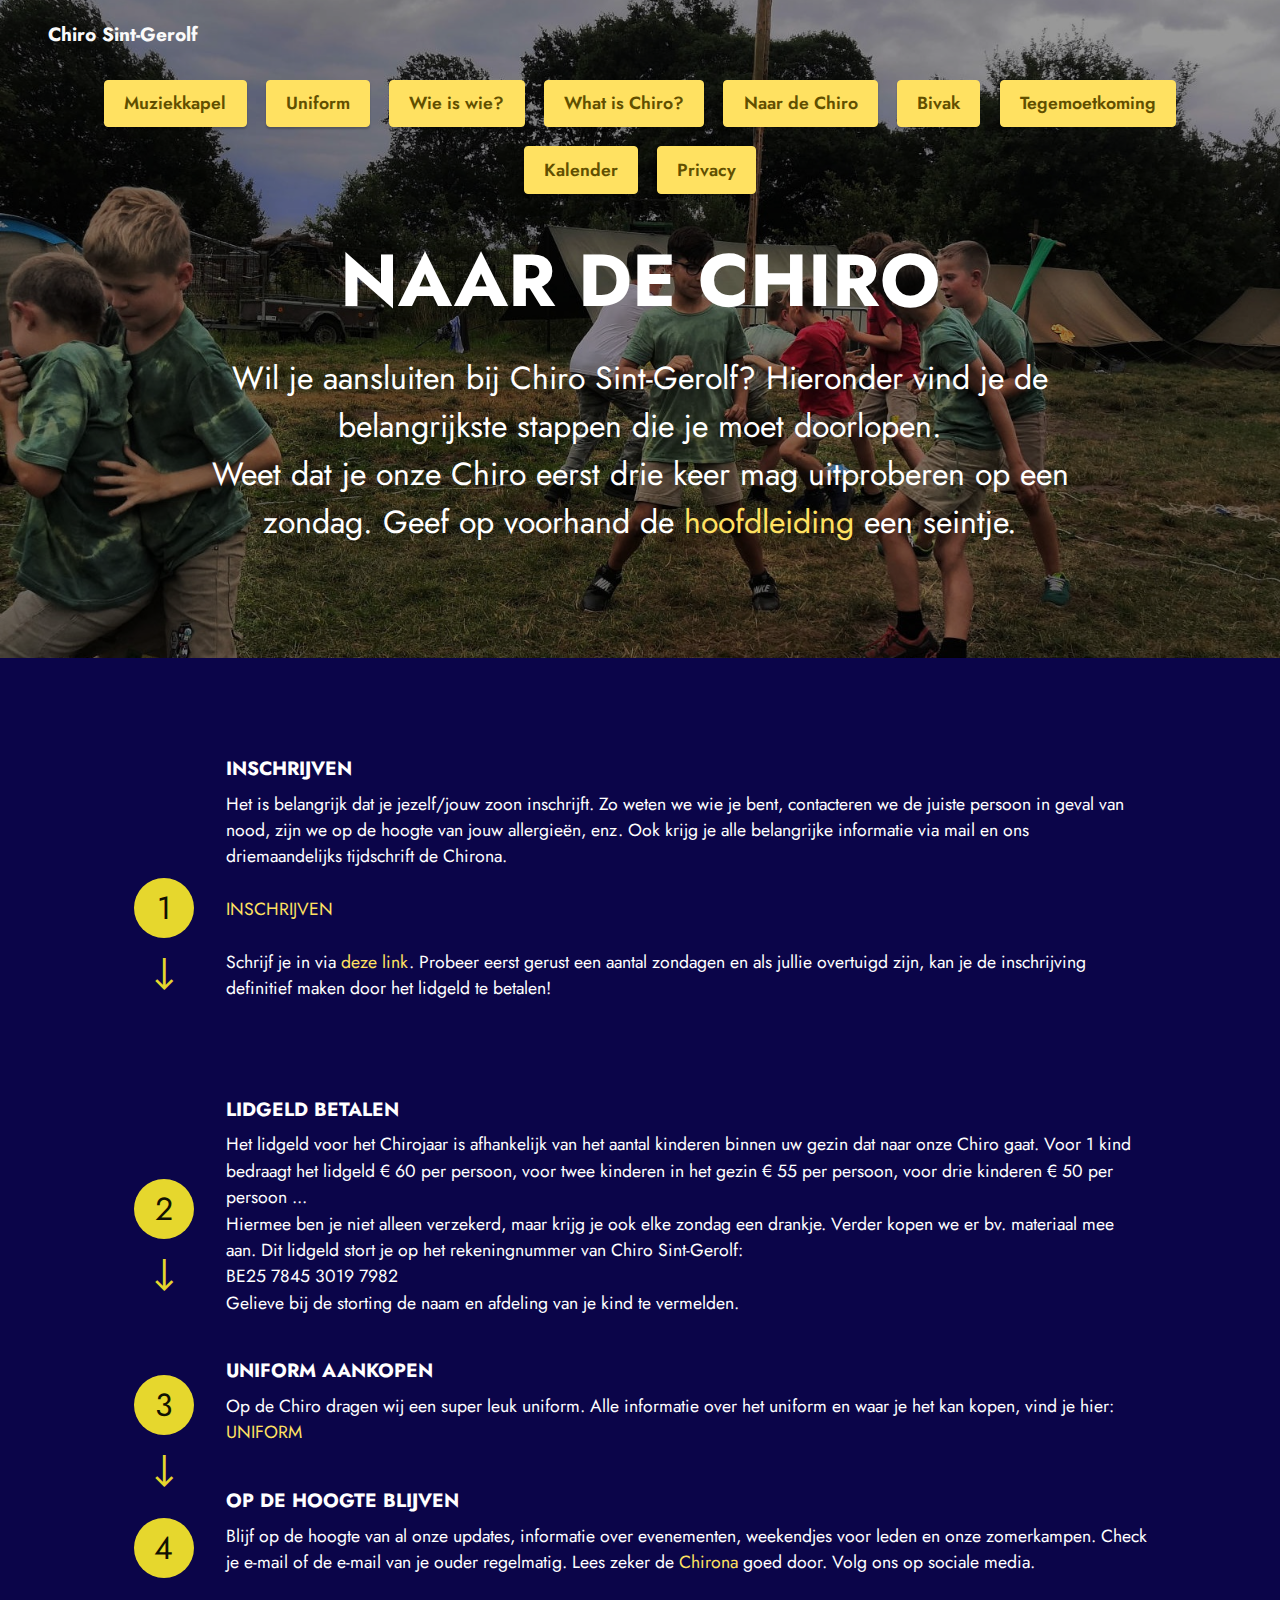
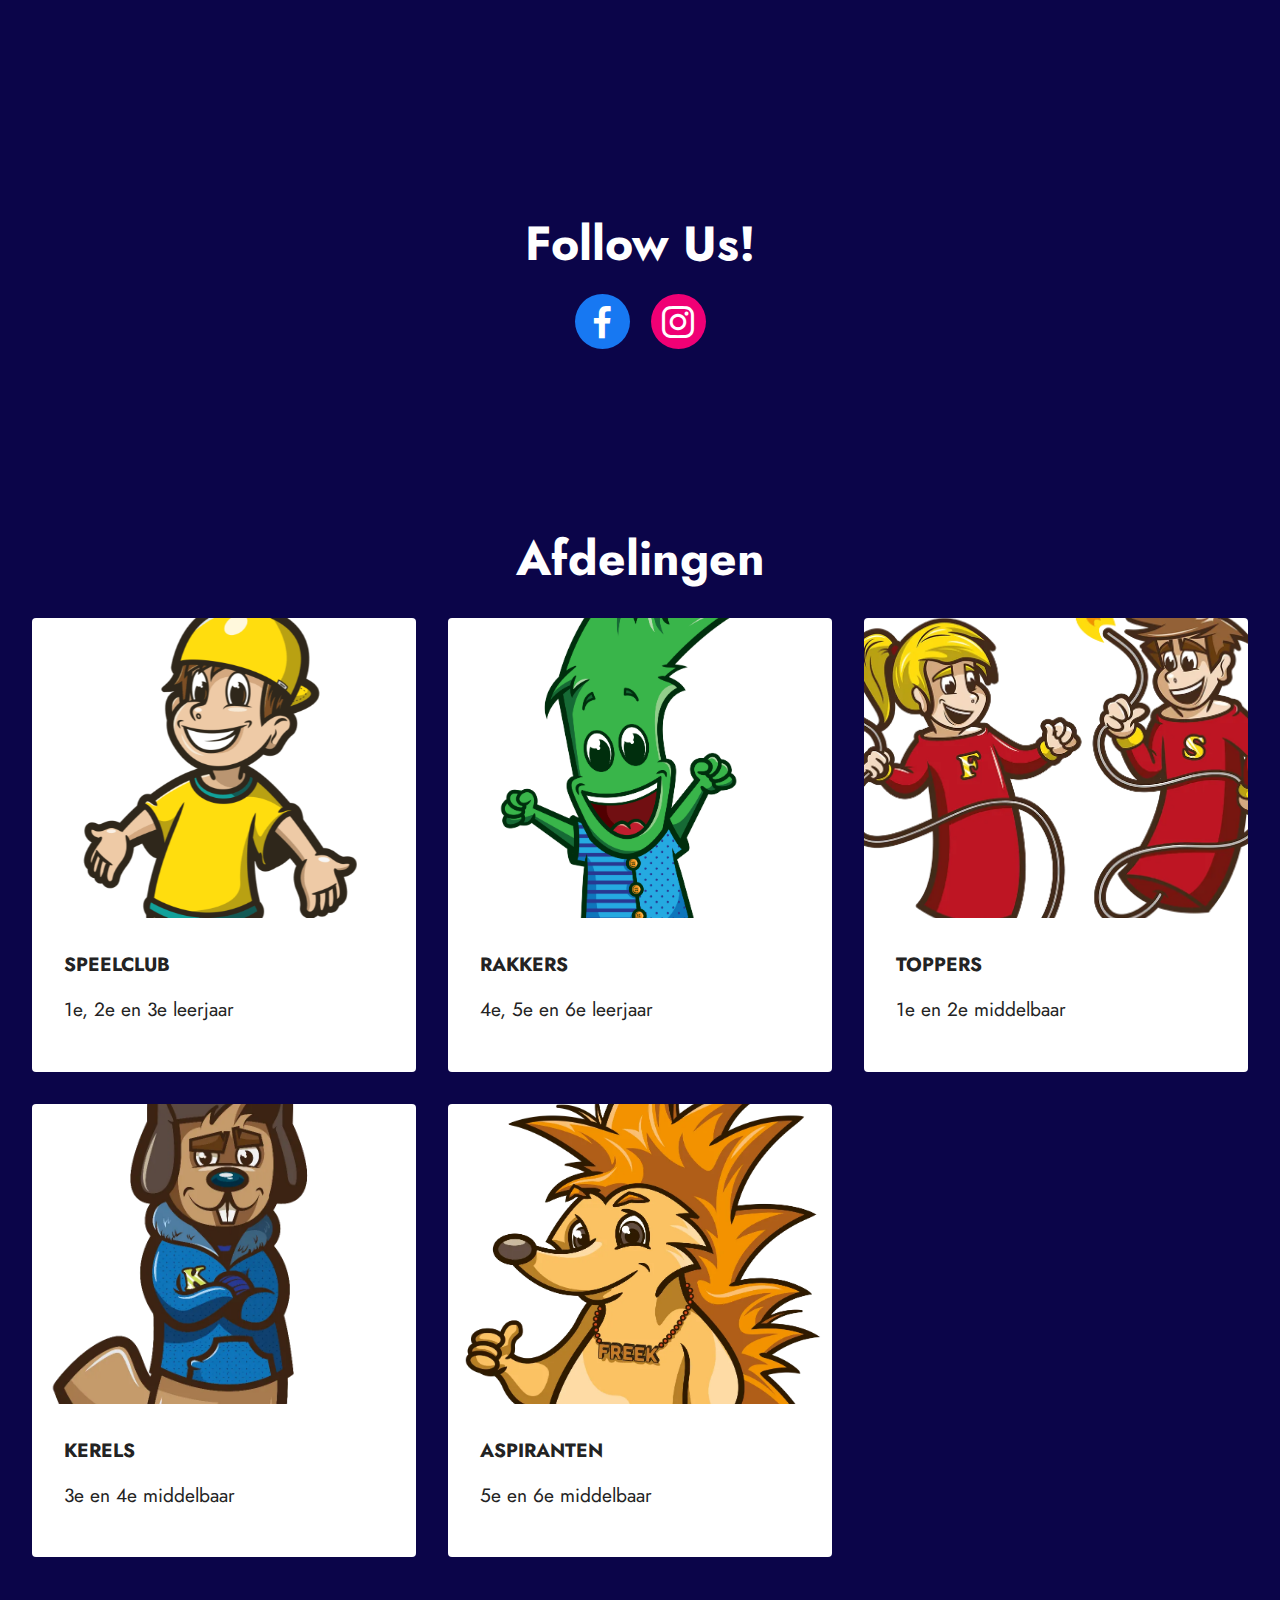
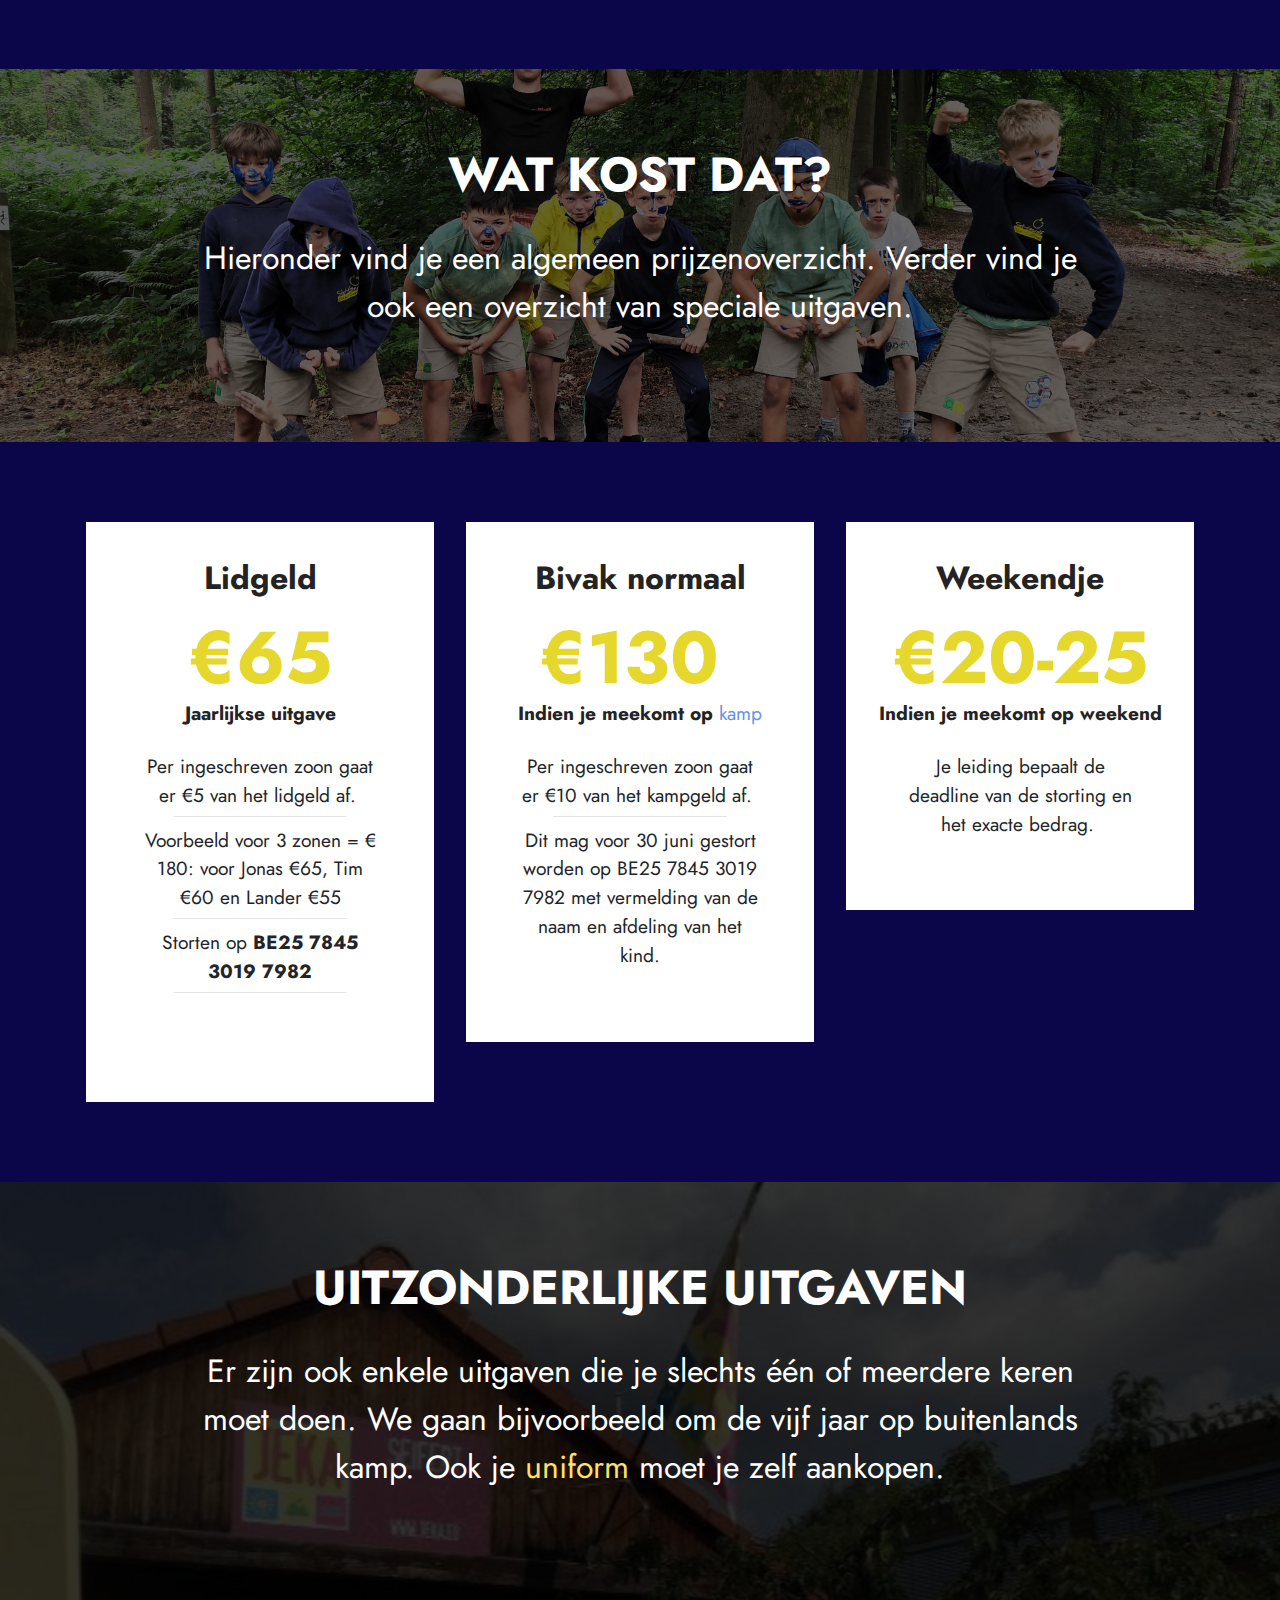
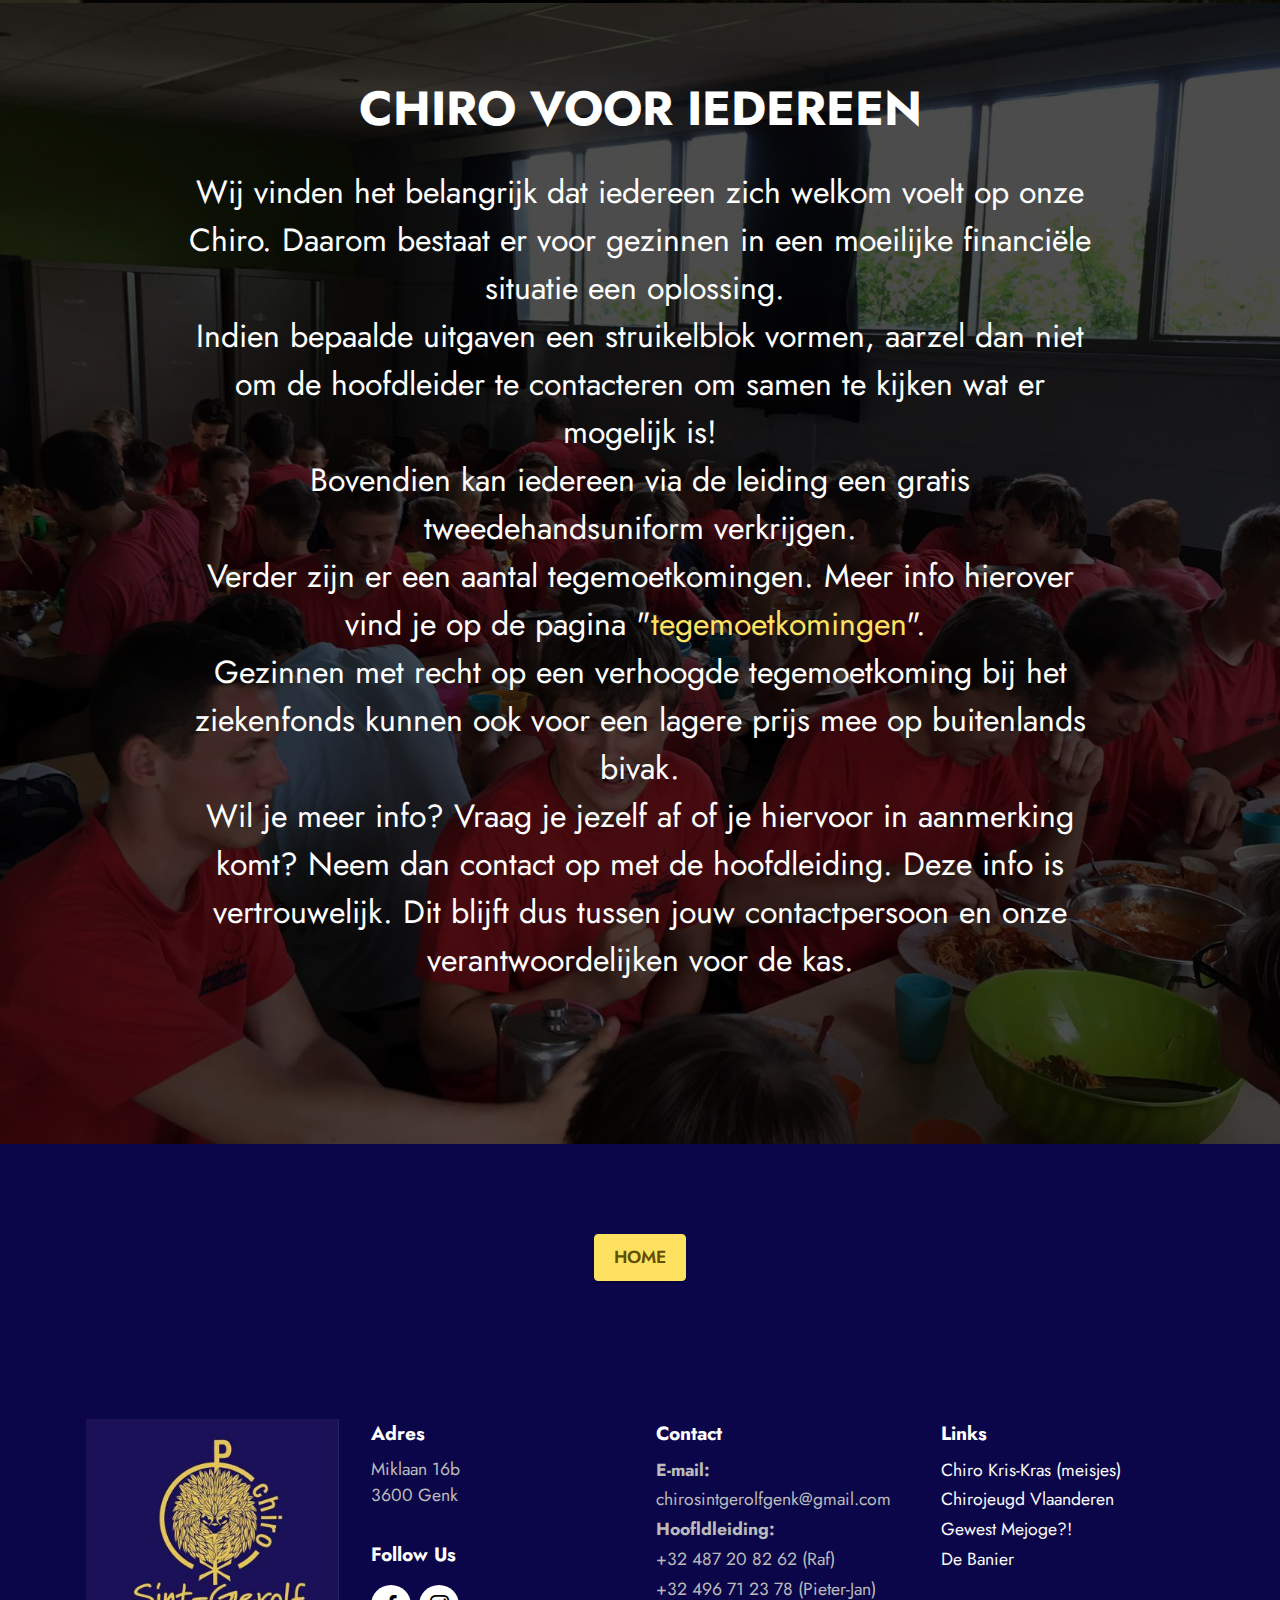
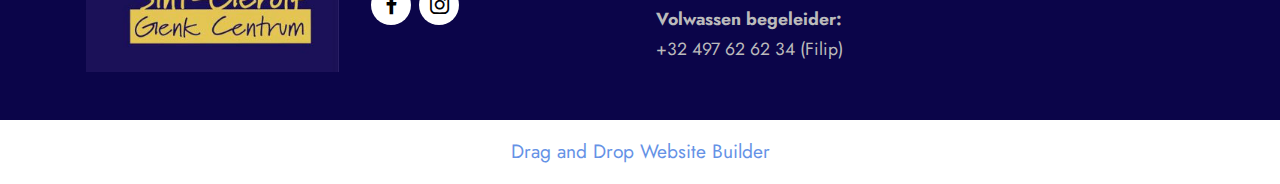
==== info.html @ f2978bf7 "create github pages" ====
<!DOCTYPE html>
<html  >
<head>
  <!-- Site made with Mobirise Website Builder v5.6.13, https://mobirise.com -->
  <meta charset="UTF-8">
  <meta http-equiv="X-UA-Compatible" content="IE=edge">
  <meta name="generator" content="Mobirise v5.6.13, mobirise.com">
  <meta name="twitter:card" content="summary_large_image"/>
  <meta name="twitter:image:src" content="">
  <meta property="og:image" content="">
  <meta name="twitter:title" content="Naar de Chiro">
  <meta name="viewport" content="width=device-width, initial-scale=1, minimum-scale=1">
  <link rel="shortcut icon" href="assets/images/logo-boykes-180x180.jpg" type="image/x-icon">
  <meta name="description" content="">
  
  
  <title>Naar de Chiro</title>
  <link rel="stylesheet" href="assets/web/assets/mobirise-icons2/mobirise2.css">
  <link rel="stylesheet" href="assets/bootstrap/css/bootstrap.min.css">
  <link rel="stylesheet" href="assets/bootstrap/css/bootstrap-grid.min.css">
  <link rel="stylesheet" href="assets/bootstrap/css/bootstrap-reboot.min.css">
  <link rel="stylesheet" href="assets/dropdown/css/style.css">
  <link rel="stylesheet" href="assets/socicon/css/styles.css">
  <link rel="stylesheet" href="assets/theme/css/style.css">
  <link rel="preload" href="https://fonts.googleapis.com/css?family=Jost:100,200,300,400,500,600,700,800,900,100i,200i,300i,400i,500i,600i,700i,800i,900i&display=swap" as="style" onload="this.onload=null;this.rel='stylesheet'">
  <noscript><link rel="stylesheet" href="https://fonts.googleapis.com/css?family=Jost:100,200,300,400,500,600,700,800,900,100i,200i,300i,400i,500i,600i,700i,800i,900i&display=swap"></noscript>
  <link rel="preload" as="style" href="assets/mobirise/css/mbr-additional.css"><link rel="stylesheet" href="assets/mobirise/css/mbr-additional.css" type="text/css">
  
  
  
  
</head>
<body>
  
  <section data-bs-version="5.1" class="menu menu3 cid-seZWwYrJA3" once="menu" id="menu3-q">
    
    <nav class="navbar navbar-dropdown navbar-expand-lg">
        <div class="container-fluid">
            <div class="navbar-brand">
                
                <span class="navbar-caption-wrap"><a class="navbar-caption text-white text-primary display-7" href="index.html">Chiro Sint-Gerolf</a></span>
            </div>
            <button class="navbar-toggler" type="button" data-toggle="collapse" data-bs-toggle="collapse" data-target="#navbarSupportedContent" data-bs-target="#navbarSupportedContent" aria-controls="navbarNavAltMarkup" aria-expanded="false" aria-label="Toggle navigation">
                <div class="hamburger">
                    <span></span>
                    <span></span>
                    <span></span>
                    <span></span>
                </div>
            </button>
            <div class="collapse navbar-collapse" id="navbarSupportedContent">
                
                
                <div class="navbar-buttons mbr-section-btn"><a class="btn btn-warning display-4" href="muziekkapel.html">
                        Muziekkapel</a> <a class="btn btn-warning display-4" href="uniform.html">
                        Uniform</a> <a class="btn btn-warning display-4" href="leiding.html">
                        Wie is wie?</a> <a class="btn btn-warning display-4" href="overchiro.html">
                        What is Chiro?</a> <a class="btn btn-warning display-4" href="info.html">Naar de Chiro</a> <a class="btn btn-warning display-4" href="page9.html">Bivak</a> <a class="btn btn-warning display-4" href="tegemoetkoming.html">
                        Tegemoetkoming</a> <a class="btn btn-warning display-4" href="kalender.html">
                        Kalender</a> <a class="btn btn-warning display-4" href="privacy.html">
                        Privacy</a></div>
            </div>
        </div>
    </nav>
</section>

<section data-bs-version="5.1" class="content4 cid-snSlzUvxJT" id="content4-15">
    
    <div class="mbr-overlay" style="opacity: 0.4; background-color: rgb(0, 0, 0);">
    </div>
    <div class="container">
        <div class="row justify-content-center">
            <div class="title col-md-12 col-lg-10">
                <h3 class="mbr-section-title mbr-fonts-style align-center mb-4 display-1"><br><strong>NAAR DE CHIRO</strong></h3>
                <h4 class="mbr-section-subtitle align-center mbr-fonts-style mb-4 display-5">Wil je aansluiten bij Chiro Sint-Gerolf? Hieronder vind je de belangrijkste stappen die je moet doorlopen.
<div>
</div><div>Weet dat je onze Chiro eerst drie keer mag uitproberen op een zondag. Geef op voorhand de <a href="mailto:chirosintgerolfgenk@gmail.com" class="text-warning text-primary">hoofdleiding </a>een seintje.</div></h4>
                
            </div>
        </div>
    </div>
</section>

<section data-bs-version="5.1" class="features19 cid-snSmzzPGG8" id="features20-17">

    
    
    <div class="container">
        <div class="row justify-content-center">
            
            <div class="col-12 col-md-11">
                <div class="item mbr-flex">
                    <div class="icon-box">
                        <span class="step-number mbr-fonts-style display-5">1</span>
                    </div>
                    <div class="text-box">
                        <h4 class="icon-title card-title mbr-black mbr-fonts-style display-7">
                            <strong>INSCHRIJVEN</strong></h4>
                        <h5 class="icon-text mbr-black mbr-fonts-style display-4">Het is belangrijk dat je jezelf/jouw zoon inschrijft. Zo weten we wie je bent, contacteren we de juiste persoon in geval van nood, zijn we op de hoogte van jouw allergieën, enz. Ook krijg je alle belangrijke informatie via mail en ons driemaandelijks tijdschrift de Chirona.<br><strong><br><a href="https://ap.lc/A5qZr" class="text-warning text-primary">INSCHRIJVEN&nbsp;</a></strong><br><br>Schrijf je in via <a href="https://forms.gle/qzBMZ5hE5HFdXECV9" class="text-warning text-primary">deze link</a>. Probeer eerst gerust een aantal zondagen en als jullie overtuigd zijn, kan je de inschrijving definitief maken door het lidgeld te betalen!<br><strong><br></strong><div><strong><br></strong></div></h5>
                    </div>
                </div>
                <div class="item mbr-flex">
                    <div class="icon-box">
                        <span class="step-number mbr-fonts-style display-5">2</span>
                    </div>
                    <div class="text-box">
                        <h4 class="icon-title card-title mbr-black mbr-fonts-style display-7"><strong>LIDGELD BETALEN</strong></h4>
                        <h5 class="icon-text mbr-black mbr-fonts-style display-4">
<div><span style="color: rgb(255, 255, 255); font-size: 1.1rem;">Het lidgeld voor het Chirojaar is afhankelijk van het aantal kinderen binnen uw gezin dat naar onze Chiro gaat. Voor 1 kind bedraagt het lidgeld € 60 per persoon, voor twee kinderen in het gezin € 55 per persoon, voor drie kinderen € 50 per persoon ...&nbsp;</span><br></div><div>
</div><div>Hiermee ben je niet alleen verzekerd, maar krijg je ook elke zondag een drankje. Verder kopen we er bv. materiaal mee aan.&nbsp;<span style="color: rgb(255, 255, 255); font-size: 1.1rem;">Dit lidgeld stort je op het rekeningnummer van Chiro Sint-Gerolf:&nbsp; &nbsp;</span></div><div>
</div><div>BE25 7845 3019 7982&nbsp;</div><div>
</div><div>Gelieve bij de storting de naam en afdeling van je kind te vermelden.&nbsp;</div></h5>
                    </div>
                </div>
                <div class="item mbr-flex">
                    <div class="icon-box">
                        <span class="step-number mbr-fonts-style display-5">3</span>
                    </div>
                    <div class="text-box">
                        <h4 class="icon-title card-title mbr-black mbr-fonts-style display-7"><strong>UNIFORM AANKOPEN</strong></h4>
                        <h5 class="icon-text mbr-black mbr-fonts-style display-4">
<div><span style="color: rgb(255, 255, 255); font-size: 1.1rem;">Op de Chiro dragen wij een super leuk uniform. Alle informatie over het uniform en waar je het kan kopen, vind je hier:&nbsp;</span><br></div><div>
</div><div><strong><a href="uniform.html" class="text-warning text-primary">UNIFORM</a></strong></div></h5>
                    </div>
                </div>
                <div class="item mbr-flex last">
                    <div class="icon-box">
                        <span class="step-number mbr-fonts-style display-5">4</span>
                    </div>
                    <div class="text-box">
                        <h4 class="icon-title card-title mbr-black mbr-fonts-style display-7">
                            <strong>OP DE HOOGTE BLIJVEN</strong></h4>
                        <h5 class="icon-text mbr-black mbr-fonts-style display-4">Blijf op de hoogte van al onze updates, informatie over evenementen, weekendjes voor leden en onze zomerkampen. Check je e-mail of de e-mail van je ouder regelmatig. Lees zeker de <a href="https://issuu.com/chiro_sint_gerolf_genk" class="text-warning">Chirona</a> goed door. Volg ons op sociale media. 
<div><br></div></h5>
                    </div>
                </div>
                
                
                
                
                
                
            </div>
        </div>
    </div>
</section>

<section data-bs-version="5.1" class="share3 cid-snSp6sGK0h" id="share3-18">
    
     
    
    

    <div class="container">
        <div class="media-container-row">
            <div class="col-12">
                <h3 class="mbr-section-title align-center mb-3 mbr-fonts-style display-2">
                    <strong>Follow Us!</strong>
                </h3>
                <div class="social-list align-center">
                   
                    <a class="iconfont-wrapper bg-facebook m-2 " href="https://www.facebook.com/chirostgerolf">
                            <span class="socicon-facebook socicon"></span>
                        </a>
                        
                        <a class="iconfont-wrapper bg-instagram m-2" href="https://www.instagram.com/chiro_sint_gerolf/" target="_blank">
                            <span class="socicon-instagram socicon"></span>
                        </a>
                        
                        
                        
                        
                        
                        
                        
                        
                </div>
            </div>
        </div>
    </div>
</section>

<section data-bs-version="5.1" class="gallery3 cid-snSXAhPLYG" id="gallery3-1h">
    
    
    <div class="container-fluid">
        <div class="mbr-section-head">
            <h4 class="mbr-section-title mbr-fonts-style align-center mb-0 display-2"><strong>Afdelingen</strong></h4>
            
        </div>
        <div class="row mt-4">
            <div class="item features-image сol-12 col-md-6 col-lg-4">
                <div class="item-wrapper">
                    <div class="item-img">
                        <img src="assets/images/mazzel-zonder-achtergrond-de-echte-645x912.png" alt="">
                    </div>
                    <div class="item-content">
                        <h5 class="item-title mbr-fonts-style display-7">
                            <strong>SPEELCLUB</strong></h5>
                        
                        <p class="mbr-text mbr-fonts-style mt-3 display-7">1e, 2e en 3e leerjaar</p>
                    </div>
                    
                </div>
            </div>
            <div class="item features-image сol-12 col-md-6 col-lg-4">
                <div class="item-wrapper">
                    <div class="item-img">
                        <img src="assets/images/sjoepap-1-2302x2762.png" data-slide-to="1" data-bs-slide-to="1" alt="">
                    </div>
                    <div class="item-content">
                        <h5 class="item-title mbr-fonts-style display-7">
                            <strong>RAKKERS</strong></h5>
                        
                        <p class="mbr-text mbr-fonts-style mt-3 display-7">4e, 5e en 6e leerjaar</p>
                    </div>
                    
                </div>
            </div><div class="item features-image сol-12 col-md-6 col-lg-4">
                <div class="item-wrapper">
                    <div class="item-img">
                        <img src="assets/images/tito-flamspetter-1.webp" data-slide-to="2" data-bs-slide-to="2" alt="">
                    </div>
                    <div class="item-content">
                        <h5 class="item-title mbr-fonts-style display-7">
                            <strong>TOPPERS</strong></h5>
                        
                        <p class="mbr-text mbr-fonts-style mt-3 display-7">1e en 2e middelbaar</p>
                    </div>
                    
                </div>
            </div>
            <div class="item features-image сol-12 col-md-6 col-lg-4">
                <div class="item-wrapper">
                    <div class="item-img">
                        <img src="assets/images/bob-bever.webp" alt="">
                    </div>
                    <div class="item-content">
                        <h5 class="item-title mbr-fonts-style display-7">
                            <strong>KERELS</strong></h5>
                        
                        <p class="mbr-text mbr-fonts-style mt-3 display-7">3e en 4e middelbaar</p>
                    </div>
                    
                </div>
            </div>
            <div class="item features-image сol-12 col-md-6 col-lg-4">
                <div class="item-wrapper">
                    <div class="item-img">
                        <img src="assets/images/freek-zonder-achtergrond-de-echte.webp" alt="" title="">
                    </div>
                    <div class="item-content">
                        <h5 class="item-title mbr-fonts-style display-7">
                            <strong>ASPIRANTEN</strong></h5>
                        
                        <p class="mbr-text mbr-fonts-style mt-3 display-7">5e en 6e middelbaar<br></p>
                    </div>
                    
                </div>
            </div>
        </div>
    </div>
</section>

<section data-bs-version="5.1" class="content4 cid-snSpF5LHXH" id="content4-1a">
    
    <div class="mbr-overlay" style="opacity: 0.6; background-color: rgb(0, 0, 0);">
    </div>
    <div class="container">
        <div class="row justify-content-center">
            <div class="title col-md-12 col-lg-10">
                <h3 class="mbr-section-title mbr-fonts-style align-center mb-4 display-2">
                    <strong>WAT KOST DAT?</strong></h3>
                <h4 class="mbr-section-subtitle align-center mbr-fonts-style mb-4 display-5">Hieronder vind je een algemeen prijzenoverzicht.&nbsp;Verder vind je ook een overzicht van speciale uitgaven.</h4>
                
            </div>
        </div>
    </div>
</section>

<section data-bs-version="5.1" class="pricing2 cid-snSpC997C4" id="pricing2-19">
    

    
    <div class="container">
        <div class="row justify-content-center">
            <div class="col-12 col-md-6 align-center col-lg-4">
                <div class="plan">
                    <div class="plan-header">
                        <h6 class="plan-title mbr-fonts-style mb-3 display-5">
                            <strong>Lidgeld</strong></h6>
                        <div class="plan-price">
                            <p class="price mbr-fonts-style m-0 display-1"><strong>€65</strong></p>
                            <p class="price-term mbr-fonts-style mb-3 display-7"><strong>Jaarlijkse uitgave</strong></p>
                        </div>
                    </div>
                    <div class="plan-body">
                        <div class="plan-list mb-4">
                            <ul class="list-group mbr-fonts-style list-group-flush display-7">
                                <li class="list-group-item">Per ingeschreven zoon gaat er €5 van het lidgeld af.&nbsp;</li><li class="list-group-item"><span style="background-color: transparent; font-size: 1.2rem;">Voorbeeld voor 3 zonen = € 180: voor Jonas €65, Tim €60 en Lander €55</span><br></li><li class="list-group-item">Storten op&nbsp;<strong>BE25 7845 3019 7982 </strong>
</li><li class="list-group-item"><br></li>
                            </ul>
                        </div>
                        
                    </div>
                </div>
            </div>
            <div class="col-12 col-md-6 align-center col-lg-4">
                <div class="plan">
                    <div class="plan-header">
                        <h6 class="plan-title mbr-fonts-style mb-3 display-5">
                            <strong>Bivak normaal</strong></h6>
                        <div class="plan-price">
                            <p class="price mbr-fonts-style m-0 display-1"><strong>€130</strong>&nbsp;</p>
                            <p class="price-term mbr-fonts-style mb-3 display-7"><strong>Indien je meekomt op <a href="page9.html" class="text-primary">kamp</a></strong></p>
                        </div>
                    </div>
                    <div class="plan-body">
                        <div class="plan-list mb-4">
                            <ul class="list-group mbr-fonts-style list-group-flush display-7">
                                <li class="list-group-item"><span style="background-color: transparent; font-size: 1.2rem;">Per ingeschreven zoon gaat er €10 van het kampgeld af.&nbsp;</span><br></li><li class="list-group-item"><span style="background-color: transparent; font-size: 1.2rem;">Dit mag voor 30 juni gestort worden op BE25 7845 3019 7982 met vermelding van de naam en afdeling van het kind.</span><br></li>
                            </ul>
                        </div>
                        
                    </div>
                </div>
            </div>
            <div class="col-12 col-md-6 align-center col-lg-4">
                <div class="plan">
                    <div class="plan-header">
                        <h6 class="plan-title mbr-fonts-style mb-3 display-5">
                            <strong>Weekendje</strong></h6>
                        <div class="plan-price">
                            <p class="price mbr-fonts-style m-0 display-1"><strong>€20-25</strong></p>
                            <p class="price-term mbr-fonts-style mb-3 display-7"><strong>Indien je meekomt op weekend</strong></p>
                        </div>
                    </div>
                    <div class="plan-body">
                        <div class="plan-list mb-4">
                            <ul class="list-group mbr-fonts-style list-group-flush display-7">
                                <li class="list-group-item">Je leiding bepaalt de deadline van de storting en het exacte bedrag.&nbsp;</li>
                            </ul>
                        </div>
                        
                    </div>
                </div>
            </div>
            
        </div>
    </div>
</section>

<section data-bs-version="5.1" class="content4 cid-snSui2nZr7" id="content4-1b">
    
    <div class="mbr-overlay" style="opacity: 0.8; background-color: rgb(0, 0, 0);">
    </div>
    <div class="container">
        <div class="row justify-content-center">
            <div class="title col-md-12 col-lg-10">
                <h3 class="mbr-section-title mbr-fonts-style align-center mb-4 display-2">
                    <strong>UITZONDERLIJKE UITGAVEN</strong></h3>
                <h4 class="mbr-section-subtitle align-center mbr-fonts-style mb-4 display-5">Er zijn ook enkele uitgaven die je slechts één of meerdere keren moet doen. We gaan bijvoorbeeld om de vijf jaar op buitenlands kamp. Ook je <a href="uniform.html" class="text-warning text-primary">uniform</a> moet je zelf aankopen.</h4>
                
            </div>
        </div>
    </div>
</section>

<section data-bs-version="5.1" class="content4 cid-snSzcABOnx" id="content4-1f">
    
    <div class="mbr-overlay" style="opacity: 0.7; background-color: rgb(0, 0, 0);">
    </div>
    <div class="container">
        <div class="row justify-content-center">
            <div class="title col-md-12 col-lg-10">
                <h3 class="mbr-section-title mbr-fonts-style align-center mb-4 display-2">
                    <strong>CHIRO VOOR IEDEREEN</strong></h3>
                <h4 class="mbr-section-subtitle align-center mbr-fonts-style mb-4 display-5"><div>Wij vinden het belangrijk dat iedereen zich welkom voelt op onze Chiro. Daarom bestaat er voor gezinnen in een moeilijke financiële situatie een oplossing.&nbsp;<br>Indien bepaalde uitgaven een struikelblok vormen, aarzel dan niet om de hoofdleider te contacteren om samen te kijken wat er mogelijk is!<br><span style="font-size: 2rem;">Bovendien kan iedereen via de leiding een gratis tweedehandsuniform verkrijgen.</span><br></div><div>Verder zijn er een aantal tegemoetkomingen. Meer info hierover vind je op de pagina "<a href="tegemoetkoming.html" class="text-warning text-primary">tegemoetkomingen</a>".&nbsp;</div><div>
</div><div>Gezinnen met recht op een verhoogde tegemoetkoming bij het ziekenfonds kunnen ook voor een lagere prijs mee op buitenlands bivak.
</div><div>
</div><div>Wil je meer info? Vraag je jezelf af of je hiervoor in aanmerking komt? Neem dan contact op met de hoofdleiding. Deze info is vertrouwelijk. Dit blijft dus tussen jouw contactpersoon en onze verantwoordelijken voor de kas.  
</div><div><br></div></h4>
                
            </div>
        </div>
    </div>
</section>

<section data-bs-version="5.1" class="content11 cid-snSWRnHeVX" id="content11-1g">
    
    <div class="container">
        <div class="row justify-content-center">
            <div class="col-md-12 col-lg-10">
                <div class="mbr-section-btn align-center"><a class="btn btn-warning display-4" href="index.html">HOME</a></div>
            </div>
        </div>
    </div>
</section>

<section data-bs-version="5.1" class="footer4 cid-seZWJSrtON" once="footers" id="footer4-r">

    
    
    <div class="container">
        <div class="row mbr-white">
            <div class="col-6 col-lg-3">
                <div class="media-wrap col-md-12 col-12">
                    <a href="/">
                        <img src="assets/images/logo-boykes-337x337.jpg" alt="Mobirise">
                    </a>
                </div>
            </div>
            <div class="col-12 col-md-6 col-lg-3">
                <h5 class="mbr-section-subtitle mbr-fonts-style mb-2 display-7">
                    <strong>Adres</strong></h5>
                <p class="mbr-text mbr-fonts-style mb-4 display-4">
                    Miklaan 16b<br>3600 Genk</p>
                <h5 class="mbr-section-subtitle mbr-fonts-style mb-3 display-7">
                    <strong>Follow Us</strong>
                </h5>
                <div class="social-row display-7">
                    <div class="soc-item">
                        <a href="https://www.facebook.com/chirostgerolf" target="_blank">
                            <span class="mbr-iconfont socicon-facebook socicon"></span>
                        </a>
                    </div>
                    <div class="soc-item">
                        <a href="https://www.instagram.com/chiro_sint_gerolf/" target="_blank">
                            <span class="mbr-iconfont socicon-instagram socicon"></span>
                        </a>
                    </div>
                    
                    
                </div>
            </div>
            <div class="col-12 col-md-6 col-lg-3">
                <h5 class="mbr-section-subtitle mbr-fonts-style mb-2 display-7">
                    <strong>Contact</strong></h5>
                <ul class="list mbr-fonts-style display-4">
                    <li class="mbr-text item-wrap"><strong>E-mail: </strong>chirosintgerolfgenk@gmail.com</li><li class="mbr-text item-wrap"><strong>Hoofldleiding: </strong></li><li class="mbr-text item-wrap">+32 487 20 82 62 (Raf)</li><li class="mbr-text item-wrap">+32 496 71 23 78 (Pieter-Jan)</li><li class="mbr-text item-wrap"><strong>Volwassen begeleider: </strong></li><li class="mbr-text item-wrap">+32 497 62 62 34 (Filip)</li>
                </ul>
            </div>
            <div class="col-12 col-md-6 col-lg-3">
                <h5 class="mbr-section-subtitle mbr-fonts-style mb-2 display-7">
                    <strong>Links</strong></h5>
                <ul class="list mbr-fonts-style display-4">
                    <li class="mbr-text item-wrap"><a href="http://chiro-kriskras.be/" class="text-white">Chiro Kris-Kras (meisjes)</a></li><li class="mbr-text item-wrap"><a href="https://chiro.be/" class="text-white">Chirojeugd Vlaanderen</a></li><li class="mbr-text item-wrap"><a href="https://chirolimburg.be/afdelingen/gewest-mejoge" class="text-white">Gewest Mejoge?!</a></li><li class="mbr-text item-wrap"><a href="https://www.debanier.be/" class="text-white">De Banier</a><a href="https://chirolimburg.be/afdelingen/gewest-mejoge" class="text-primary"></a></li>
                </ul>
            </div>
            
        </div>
    </div>
</section><section class="display-7" style="padding: 0;align-items: center;justify-content: center;flex-wrap: wrap;    align-content: center;display: flex;position: relative;height: 4rem;"><a href="https://mobiri.se/2869920" style="flex: 1 1;height: 4rem;position: absolute;width: 100%;z-index: 1;"><img alt="" style="height: 4rem;" src="[data-uri]"></a><p style="margin: 0;text-align: center;" class="display-7">&#8204;</p><a style="z-index:1" href="https://mobirise.com/drag-drop-website-builder.html">Drag and Drop Website Builder</a></section><script src="assets/bootstrap/js/bootstrap.bundle.min.js"></script>  <script src="assets/smoothscroll/smooth-scroll.js"></script>  <script src="assets/ytplayer/index.js"></script>  <script src="assets/dropdown/js/navbar-dropdown.js"></script>  <script src="assets/theme/js/script.js"></script>  
  
  
</body>
</html>
---- assets/web/assets/mobirise-icons2/mobirise2.css ----
@font-face {
  font-family: 'Moririse2';
  font-display: swap;
  src:  url('mobirise2.eot?f2bix4');
  src:  url('mobirise2.eot?f2bix4#iefix') format('embedded-opentype'),
    url('mobirise2.ttf?f2bix4') format('truetype'),
    url('mobirise2.woff?f2bix4') format('woff'),
    url('mobirise2.svg?f2bix4#mobirise2') format('svg');
  font-weight: normal;
  font-style: normal;
}

[class^="mobi-"], [class*=" mobi-"] {
  /* use !important to prevent issues with browser extensions that change fonts */
  font-family: 'Moririse2' !important;
  speak: none;
  font-style: normal;
  font-weight: normal;
  font-variant: normal;
  text-transform: none;
  line-height: 1;

  /* Better Font Rendering =========== */
  -webkit-font-smoothing: antialiased;
  -moz-osx-font-smoothing: grayscale;
}

.mobi-mbri-add-submenu:before {
  content: "\e900";
}
.mobi-mbri-alert:before {
  content: "\e901";
}
.mobi-mbri-align-center:before {
  content: "\e902";
}
.mobi-mbri-align-justify:before {
  content: "\e903";
}
.mobi-mbri-align-left:before {
  content: "\e904";
}
.mobi-mbri-align-right:before {
  content: "\e905";
}
.mobi-mbri-android:before {
  content: "\e906";
}
.mobi-mbri-apple:before {
  content: "\e907";
}
.mobi-mbri-arrow-down:before {
  content: "\e908";
}
.mobi-mbri-arrow-next:before {
  content: "\e909";
}
.mobi-mbri-arrow-prev:before {
  content: "\e90a";
}
.mobi-mbri-arrow-up:before {
  content: "\e90b";
}
.mobi-mbri-bold:before {
  content: "\e90c";
}
.mobi-mbri-bookmark:before {
  content: "\e90d";
}
.mobi-mbri-bootstrap:before {
  content: "\e90e";
}
.mobi-mbri-briefcase:before {
  content: "\e90f";
}
.mobi-mbri-browse:before {
  content: "\e910";
}
.mobi-mbri-bulleted-list:before {
  content: "\e911";
}
.mobi-mbri-calendar:before {
  content: "\e912";
}
.mobi-mbri-camera:before {
  content: "\e913";
}
.mobi-mbri-cart-add:before {
  content: "\e914";
}
.mobi-mbri-cart-full:before {
  content: "\e915";
}
.mobi-mbri-cash:before {
  content: "\e916";
}
.mobi-mbri-change-style:before {
  content: "\e917";
}
.mobi-mbri-chat:before {
  content: "\e918";
}
.mobi-mbri-clock:before {
  content: "\e919";
}
.mobi-mbri-close:before {
  content: "\e91a";
}
.mobi-mbri-cloud:before {
  content: "\e91b";
}
.mobi-mbri-code:before {
  content: "\e91c";
}
.mobi-mbri-contact-form:before {
  content: "\e91d";
}
.mobi-mbri-credit-card:before {
  content: "\e91e";
}
.mobi-mbri-cursor-click:before {
  content: "\e91f";
}
.mobi-mbri-cust-feedback:before {
  content: "\e920";
}
.mobi-mbri-database:before {
  content: "\e921";
}
.mobi-mbri-delivery:before {
  content: "\e922";
}
.mobi-mbri-desktop:before {
  content: "\e923";
}
.mobi-mbri-devices:before {
  content: "\e924";
}
.mobi-mbri-down:before {
  content: "\e925";
}
.mobi-mbri-download-2:before {
  content: "\e926";
}
.mobi-mbri-download:before {
  content: "\e927";
}
.mobi-mbri-drag-n-drop-2:before {
  content: "\e928";
}
.mobi-mbri-drag-n-drop:before {
  content: "\e929";
}
.mobi-mbri-edit-2:before {
  content: "\e92a";
}
.mobi-mbri-edit:before {
  content: "\e92b";
}
.mobi-mbri-error:before {
  content: "\e92c";
}
.mobi-mbri-extension:before {
  content: "\e92d";
}
.mobi-mbri-features:before {
  content: "\e92e";
}
.mobi-mbri-file:before {
  content: "\e92f";
}
.mobi-mbri-flag:before {
  content: "\e930";
}
.mobi-mbri-folder:before {
  content: "\e931";
}
.mobi-mbri-gift:before {
  content: "\e932";
}
.mobi-mbri-github:before {
  content: "\e933";
}
.mobi-mbri-globe-2:before {
  content: "\e934";
}
.mobi-mbri-globe:before {
  content: "\e935";
}
.mobi-mbri-growing-chart:before {
  content: "\e936";
}
.mobi-mbri-hearth:before {
  content: "\e937";
}
.mobi-mbri-help:before {
  content: "\e938";
}
.mobi-mbri-home:before {
  content: "\e939";
}
.mobi-mbri-hot-cup:before {
  content: "\e93a";
}
.mobi-mbri-idea:before {
  content: "\e93b";
}
.mobi-mbri-image-gallery:before {
  content: "\e93c";
}
.mobi-mbri-image-slider:before {
  content: "\e93d";
}
.mobi-mbri-info:before {
  content: "\e93e";
}
.mobi-mbri-italic:before {
  content: "\e93f";
}
.mobi-mbri-key:before {
  content: "\e940";
}
.mobi-mbri-laptop:before {
  content: "\e941";
}
.mobi-mbri-layers:before {
  content: "\e942";
}
.mobi-mbri-left-right:before {
  content: "\e943";
}
.mobi-mbri-left:before {
  content: "\e944";
}
.mobi-mbri-letter:before {
  content: "\e945";
}
.mobi-mbri-like:before {
  content: "\e946";
}
.mobi-mbri-link:before {
  content: "\e947";
}
.mobi-mbri-lock:before {
  content: "\e948";
}
.mobi-mbri-login:before {
  content: "\e949";
}
.mobi-mbri-logout:before {
  content: "\e94a";
}
.mobi-mbri-magic-stick:before {
  content: "\e94b";
}
.mobi-mbri-map-pin:before {
  content: "\e94c";
}
.mobi-mbri-menu:before {
  content: "\e94d";
}
.mobi-mbri-mobile-2:before {
  content: "\e94e";
}
.mobi-mbri-mobile-horizontal:before {
  content: "\e94f";
}
.mobi-mbri-mobile:before {
  content: "\e950";
}
.mobi-mbri-mobirise:before {
  content: "\e951";
}
.mobi-mbri-more-horizontal:before {
  content: "\e952";
}
.mobi-mbri-more-vertical:before {
  content: "\e953";
}
.mobi-mbri-music:before {
  content: "\e954";
}
.mobi-mbri-new-file:before {
  content: "\e955";
}
.mobi-mbri-numbered-list:before {
  content: "\e956";
}
.mobi-mbri-opened-folder:before {
  content: "\e957";
}
.mobi-mbri-pages:before {
  content: "\e958";
}
.mobi-mbri-paper-plane:before {
  content: "\e959";
}
.mobi-mbri-paperclip:before {
  content: "\e95a";
}
.mobi-mbri-phone:before {
  content: "\e95b";
}
.mobi-mbri-photo:before {
  content: "\e95c";
}
.mobi-mbri-photos:before {
  content: "\e95d";
}
.mobi-mbri-pin:before {
  content: "\e95e";
}
.mobi-mbri-play:before {
  content: "\e95f";
}
.mobi-mbri-plus:before {
  content: "\e960";
}
.mobi-mbri-preview:before {
  content: "\e961";
}
.mobi-mbri-print:before {
  content: "\e962";
}
.mobi-mbri-protect:before {
  content: "\e963";
}
.mobi-mbri-question:before {
  content: "\e964";
}
.mobi-mbri-quote-left:before {
  content: "\e965";
}
.mobi-mbri-quote-right:before {
  content: "\e966";
}
.mobi-mbri-redo:before {
  content: "\e967";
}
.mobi-mbri-refresh:before {
  content: "\e968";
}
.mobi-mbri-responsive-2:before {
  content: "\e969";
}
.mobi-mbri-responsive:before {
  content: "\e96a";
}
.mobi-mbri-right:before {
  content: "\e96b";
}
.mobi-mbri-rocket:before {
  content: "\e96c";
}
.mobi-mbri-sad-face:before {
  content: "\e96d";
}
.mobi-mbri-sale:before {
  content: "\e96e";
}
.mobi-mbri-save:before {
  content: "\e96f";
}
.mobi-mbri-search:before {
  content: "\e970";
}
.mobi-mbri-setting-2:before {
  content: "\e971";
}
.mobi-mbri-setting-3:before {
  content: "\e972";
}
.mobi-mbri-setting:before {
  content: "\e973";
}
.mobi-mbri-share:before {
  content: "\e974";
}
.mobi-mbri-shopping-bag:before {
  content: "\e975";
}
.mobi-mbri-shopping-basket:before {
  content: "\e976";
}
.mobi-mbri-shopping-cart:before {
  content: "\e977";
}
.mobi-mbri-sites:before {
  content: "\e978";
}
.mobi-mbri-smile-face:before {
  content: "\e979";
}
.mobi-mbri-speed:before {
  content: "\e97a";
}
.mobi-mbri-star:before {
  content: "\e97b";
}
.mobi-mbri-success:before {
  content: "\e97c";
}
.mobi-mbri-sun:before {
  content: "\e97d";
}
.mobi-mbri-sun2:before {
  content: "\e97e";
}
.mobi-mbri-tablet-vertical:before {
  content: "\e97f";
}
.mobi-mbri-tablet:before {
  content: "\e980";
}
.mobi-mbri-target:before {
  content: "\e981";
}
.mobi-mbri-timer:before {
  content: "\e982";
}
.mobi-mbri-to-ftp:before {
  content: "\e983";
}
.mobi-mbri-to-local-drive:before {
  content: "\e984";
}
.mobi-mbri-touch-swipe:before {
  content: "\e985";
}
.mobi-mbri-touch:before {
  content: "\e986";
}
.mobi-mbri-trash:before {
  content: "\e987";
}
.mobi-mbri-underline:before {
  content: "\e988";
}
.mobi-mbri-undo:before {
  content: "\e989";
}
.mobi-mbri-unlink:before {
  content: "\e98a";
}
.mobi-mbri-unlock:before {
  content: "\e98b";
}
.mobi-mbri-up-down:before {
  content: "\e98c";
}
.mobi-mbri-up:before {
  content: "\e98d";
}
.mobi-mbri-update:before {
  content: "\e98e";
}
.mobi-mbri-upload-2:before {
  content: "\e98f";
}
.mobi-mbri-upload:before {
  content: "\e990";
}
.mobi-mbri-user-2:before {
  content: "\e991";
}
.mobi-mbri-user:before {
  content: "\e992";
}
.mobi-mbri-users:before {
  content: "\e993";
}
.mobi-mbri-video-play:before {
  content: "\e994";
}
.mobi-mbri-video:before {
  content: "\e995";
}
.mobi-mbri-watch:before {
  content: "\e996";
}
.mobi-mbri-website-theme-2:before {
  content: "\e997";
}
.mobi-mbri-website-theme:before {
  content: "\e998";
}
.mobi-mbri-wifi:before {
  content: "\e999";
}
.mobi-mbri-windows:before {
  content: "\e99a";
}
.mobi-mbri-zoom-in:before {
  content: "\e99b";
}
.mobi-mbri-zoom-out:before {
  content: "\e99c";
}
---- assets/dropdown/css/style.css ----
.navbar-dropdown {
  left: 0;
  padding: 0;
  position: absolute;
  right: 0;
  top: 0;
  transition: all 0.45s ease;
  z-index: 1030;
  background: #282828; }
  .navbar-dropdown .navbar-logo {
    margin-right: 0.8rem;
    transition: margin 0.3s ease-in-out;
    vertical-align: middle; }
    .navbar-dropdown .navbar-logo img {
      height: 3.125rem;
      transition: all 0.3s ease-in-out; }
    .navbar-dropdown .navbar-logo.mbr-iconfont {
      font-size: 3.125rem;
      line-height: 3.125rem; }
  .navbar-dropdown .navbar-caption {
    font-weight: 700;
    white-space: normal;
    vertical-align: -4px;
    line-height: 3.125rem !important; }
    .navbar-dropdown .navbar-caption, .navbar-dropdown .navbar-caption:hover {
      color: inherit;
      text-decoration: none; }
  .navbar-dropdown .mbr-iconfont + .navbar-caption {
    vertical-align: -1px; }
  .navbar-dropdown.navbar-fixed-top {
    position: fixed; }
  .navbar-dropdown .navbar-brand span {
    vertical-align: -4px; }
  .navbar-dropdown.bg-color.transparent {
    background: none; }
  .navbar-dropdown.navbar-short .navbar-brand {
    padding: 0.625rem 0; }
    .navbar-dropdown.navbar-short .navbar-brand span {
      vertical-align: -1px; }
  .navbar-dropdown.navbar-short .navbar-caption {
    line-height: 2.375rem !important;
    vertical-align: -2px; }
  .navbar-dropdown.navbar-short .navbar-logo {
    margin-right: 0.5rem; }
    .navbar-dropdown.navbar-short .navbar-logo img {
      height: 2.375rem; }
    .navbar-dropdown.navbar-short .navbar-logo.mbr-iconfont {
      font-size: 2.375rem;
      line-height: 2.375rem; }
  .navbar-dropdown.navbar-short .mbr-table-cell {
    height: 3.625rem; }
  .navbar-dropdown .navbar-close {
    left: 0.6875rem;
    position: fixed;
    top: 0.75rem;
    z-index: 1000; }
  .navbar-dropdown .hamburger-icon {
    content: "";
    display: inline-block;
    vertical-align: middle;
    width: 16px;
    -webkit-box-shadow: 0 -6px 0 1px #282828,0 0 0 1px #282828,0 6px 0 1px #282828;
    -moz-box-shadow: 0 -6px 0 1px #282828,0 0 0 1px #282828,0 6px 0 1px #282828;
    box-shadow: 0 -6px 0 1px #282828,0 0 0 1px #282828,0 6px 0 1px #282828; }

.dropdown-menu .dropdown-toggle[data-toggle="dropdown-submenu"]::after {
  border-bottom: 0.35em solid transparent;
  border-left: 0.35em solid;
  border-right: 0;
  border-top: 0.35em solid transparent;
  margin-left: 0.3rem; }

.dropdown-menu .dropdown-item:focus {
  outline: 0; }

.nav-dropdown {
  font-size: 0.75rem;
  font-weight: 500;
  height: auto !important; }
  .nav-dropdown .nav-btn {
    padding-left: 1rem; }
  .nav-dropdown .link {
    margin: .667em 1.667em;
    font-weight: 500;
    padding: 0;
    transition: color .2s ease-in-out; }
    .nav-dropdown .link.dropdown-toggle {
      margin-right: 2.583em; }
      .nav-dropdown .link.dropdown-toggle::after {
        margin-left: .25rem;
        border-top: 0.35em solid;
        border-right: 0.35em solid transparent;
        border-left: 0.35em solid transparent;
        border-bottom: 0; }
      .nav-dropdown .link.dropdown-toggle[aria-expanded="true"] {
        margin: 0;
        padding: 0.667em 3.263em  0.667em 1.667em; }
  .nav-dropdown .link::after,
  .nav-dropdown .dropdown-item::after {
    color: inherit; }
  .nav-dropdown .btn {
    font-size: 0.75rem;
    font-weight: 700;
    letter-spacing: 0;
    margin-bottom: 0;
    padding-left: 1.25rem;
    padding-right: 1.25rem; }
  .nav-dropdown .dropdown-menu {
    border-radius: 0;
    border: 0;
    left: 0;
    margin: 0;
    padding-bottom: 1.25rem;
    padding-top: 1.25rem;
    position: relative; }
  .nav-dropdown .dropdown-submenu {
    margin-left: 0.125rem;
    top: 0; }
  .nav-dropdown .dropdown-item {
    font-weight: 500;
    line-height: 2;
    padding: 0.3846em 4.615em 0.3846em 1.5385em;
    position: relative;
    transition: color .2s ease-in-out, background-color .2s ease-in-out; }
    .nav-dropdown .dropdown-item::after {
      margin-top: -0.3077em;
      position: absolute;
      right: 1.1538em;
      top: 50%; }
    .nav-dropdown .dropdown-item:focus, .nav-dropdown .dropdown-item:hover {
      background: none; }

@media (max-width: 767px) {
  .nav-dropdown.navbar-toggleable-sm {
    bottom: 0;
    display: none;
    left: 0;
    overflow-x: hidden;
    position: fixed;
    top: 0;
    transform: translateX(-100%);
    -ms-transform: translateX(-100%);
    -webkit-transform: translateX(-100%);
    width: 18.75rem;
    z-index: 999; } }
.nav-dropdown.navbar-toggleable-xl {
  bottom: 0;
  display: none;
  left: 0;
  overflow-x: hidden;
  position: fixed;
  top: 0;
  transform: translateX(-100%);
  -ms-transform: translateX(-100%);
  -webkit-transform: translateX(-100%);
  width: 18.75rem;
  z-index: 999; }

.nav-dropdown-sm {
  display: block !important;
  overflow-x: hidden;
  overflow: auto;
  padding-top: 3.875rem; }
  .nav-dropdown-sm::after {
    content: "";
    display: block;
    height: 3rem;
    width: 100%; }
  .nav-dropdown-sm.collapse.in ~ .navbar-close {
    display: block !important; }
  .nav-dropdown-sm.collapsing, .nav-dropdown-sm.collapse.in {
    transform: translateX(0);
    -ms-transform: translateX(0);
    -webkit-transform: translateX(0);
    transition: all 0.25s ease-out;
    -webkit-transition: all 0.25s ease-out;
    background: #282828; }
  .nav-dropdown-sm.collapsing[aria-expanded="false"] {
    transform: translateX(-100%);
    -ms-transform: translateX(-100%);
    -webkit-transform: translateX(-100%); }
  .nav-dropdown-sm .nav-item {
    display: block;
    margin-left: 0 !important;
    padding-left: 0; }
  .nav-dropdown-sm .link,
  .nav-dropdown-sm .dropdown-item {
    border-top: 1px dotted rgba(255, 255, 255, 0.1);
    font-size: 0.8125rem;
    line-height: 1.6;
    margin: 0 !important;
    padding: 0.875rem 2.4rem 0.875rem 1.5625rem !important;
    position: relative;
    white-space: normal; }
    .nav-dropdown-sm .link:focus, .nav-dropdown-sm .link:hover,
    .nav-dropdown-sm .dropdown-item:focus,
    .nav-dropdown-sm .dropdown-item:hover {
      background: rgba(0, 0, 0, 0.2) !important;
      color: #c0a375; }
  .nav-dropdown-sm .nav-btn {
    position: relative;
    padding: 1.5625rem 1.5625rem 0 1.5625rem; }
    .nav-dropdown-sm .nav-btn::before {
      border-top: 1px dotted rgba(255, 255, 255, 0.1);
      content: "";
      left: 0;
      position: absolute;
      top: 0;
      width: 100%; }
    .nav-dropdown-sm .nav-btn + .nav-btn {
      padding-top: 0.625rem; }
      .nav-dropdown-sm .nav-btn + .nav-btn::before {
        display: none; }
  .nav-dropdown-sm .btn {
    padding: 0.625rem 0; }
  .nav-dropdown-sm .dropdown-toggle[data-toggle="dropdown-submenu"]::after {
    margin-left: .25rem;
    border-top: 0.35em solid;
    border-right: 0.35em solid transparent;
    border-left: 0.35em solid transparent;
    border-bottom: 0; }
  .nav-dropdown-sm .dropdown-toggle[data-toggle="dropdown-submenu"][aria-expanded="true"]::after {
    border-top: 0;
    border-right: 0.35em solid transparent;
    border-left: 0.35em solid transparent;
    border-bottom: 0.35em solid; }
  .nav-dropdown-sm .dropdown-menu {
    margin: 0;
    padding: 0;
    position: relative;
    top: 0;
    left: 0;
    width: 100%;
    border: 0;
    float: none;
    border-radius: 0;
    background: none; }
  .nav-dropdown-sm .dropdown-submenu {
    left: 100%;
    margin-left: 0.125rem;
    margin-top: -1.25rem;
    top: 0; }

.navbar-toggleable-sm .nav-dropdown .dropdown-menu {
  position: absolute; }

.navbar-toggleable-sm .nav-dropdown .dropdown-submenu {
  left: 100%;
  margin-left: 0.125rem;
  margin-top: -1.25rem;
  top: 0; }

.navbar-toggleable-sm.opened .nav-dropdown .dropdown-menu {
  position: relative; }

.navbar-toggleable-sm.opened .nav-dropdown .dropdown-submenu {
  left: 0;
  margin-left: 00rem;
  margin-top: 0rem;
  top: 0; }

.is-builder .nav-dropdown.collapsing {
  transition: none !important; }
---- assets/socicon/css/styles.css ----
@charset "UTF-8";

@font-face {
  font-family: 'Socicon';
  src:  url('../fonts/socicon.eot');
  src:  url('../fonts/socicon.eot?#iefix') format('embedded-opentype'),
    url('../fonts/socicon.woff2') format('woff2'),
    url('../fonts/socicon.ttf') format('truetype'),
    url('../fonts/socicon.woff') format('woff'),
    url('../fonts/socicon.svg#socicon') format('svg');
  font-weight: normal;
  font-style: normal;
  font-display: swap;
}

[data-icon]:before {
  font-family: "socicon" !important;
  content: attr(data-icon);
  font-style: normal !important;
  font-weight: normal !important;
  font-variant: normal !important;
  text-transform: none !important;
  speak: none;
  line-height: 1;
  -webkit-font-smoothing: antialiased;
  -moz-osx-font-smoothing: grayscale;
}

[class^="socicon-"], [class*=" socicon-"] {
  /* use !important to prevent issues with browser extensions that change fonts */
  font-family: 'Socicon' !important;
  speak: none;
  font-style: normal;
  font-weight: normal;
  font-variant: normal;
  text-transform: none;
  line-height: 1;

  /* Better Font Rendering =========== */
  -webkit-font-smoothing: antialiased;
  -moz-osx-font-smoothing: grayscale;
}

.socicon-eitaa:before {
  content: "\e97c";
}
.socicon-soroush:before {
  content: "\e97d";
}
.socicon-bale:before {
  content: "\e97e";
}
.socicon-zazzle:before {
  content: "\e97b";
}
.socicon-society6:before {
  content: "\e97a";
}
.socicon-redbubble:before {
  content: "\e979";
}
.socicon-avvo:before {
  content: "\e978";
}
.socicon-stitcher:before {
  content: "\e977";
}
.socicon-googlehangouts:before {
  content: "\e974";
}
.socicon-dlive:before {
  content: "\e975";
}
.socicon-vsco:before {
  content: "\e976";
}
.socicon-flipboard:before {
  content: "\e973";
}
.socicon-ubuntu:before {
  content: "\e958";
}
.socicon-artstation:before {
  content: "\e959";
}
.socicon-invision:before {
  content: "\e95a";
}
.socicon-torial:before {
  content: "\e95b";
}
.socicon-collectorz:before {
  content: "\e95c";
}
.socicon-seenthis:before {
  content: "\e95d";
}
.socicon-googleplaymusic:before {
  content: "\e95e";
}
.socicon-debian:before {
  content: "\e95f";
}
.socicon-filmfreeway:before {
  content: "\e960";
}
.socicon-gnome:before {
  content: "\e961";
}
.socicon-itchio:before {
  content: "\e962";
}
.socicon-jamendo:before {
  content: "\e963";
}
.socicon-mix:before {
  content: "\e964";
}
.socicon-sharepoint:before {
  content: "\e965";
}
.socicon-tinder:before {
  content: "\e966";
}
.socicon-windguru:before {
  content: "\e967";
}
.socicon-cdbaby:before {
  content: "\e968";
}
.socicon-elementaryos:before {
  content: "\e969";
}
.socicon-stage32:before {
  content: "\e96a";
}
.socicon-tiktok:before {
  content: "\e96b";
}
.socicon-gitter:before {
  content: "\e96c";
}
.socicon-letterboxd:before {
  content: "\e96d";
}
.socicon-threema:before {
  content: "\e96e";
}
.socicon-splice:before {
  content: "\e96f";
}
.socicon-metapop:before {
  content: "\e970";
}
.socicon-naver:before {
  content: "\e971";
}
.socicon-remote:before {
  content: "\e972";
}
.socicon-internet:before {
  content: "\e957";
}
.socicon-moddb:before {
  content: "\e94b";
}
.socicon-indiedb:before {
  content: "\e94c";
}
.socicon-traxsource:before {
  content: "\e94d";
}
.socicon-gamefor:before {
  content: "\e94e";
}
.socicon-pixiv:before {
  content: "\e94f";
}
.socicon-myanimelist:before {
  content: "\e950";
}
.socicon-blackberry:before {
  content: "\e951";
}
.socicon-wickr:before {
  content: "\e952";
}
.socicon-spip:before {
  content: "\e953";
}
.socicon-napster:before {
  content: "\e954";
}
.socicon-beatport:before {
  content: "\e955";
}
.socicon-hackerone:before {
  content: "\e956";
}
.socicon-hackernews:before {
  content: "\e946";
}
.socicon-smashwords:before {
  content: "\e947";
}
.socicon-kobo:before {
  content: "\e948";
}
.socicon-bookbub:before {
  content: "\e949";
}
.socicon-mailru:before {
  content: "\e94a";
}
.socicon-gitlab:before {
  content: "\e945";
}
.socicon-instructables:before {
  content: "\e944";
}
.socicon-portfolio:before {
  content: "\e943";
}
.socicon-codered:before {
  content: "\e940";
}
.socicon-origin:before {
  content: "\e941";
}
.socicon-nextdoor:before {
  content: "\e942";
}
.socicon-udemy:before {
  content: "\e93f";
}
.socicon-livemaster:before {
  content: "\e93e";
}
.socicon-crunchbase:before {
  content: "\e93b";
}
.socicon-homefy:before {
  content: "\e93c";
}
.socicon-calendly:before {
  content: "\e93d";
}
.socicon-realtor:before {
  content: "\e90f";
}
.socicon-tidal:before {
  content: "\e910";
}
.socicon-qobuz:before {
  content: "\e911";
}
.socicon-natgeo:before {
  content: "\e912";
}
.socicon-mastodon:before {
  content: "\e913";
}
.socicon-unsplash:before {
  content: "\e914";
}
.socicon-homeadvisor:before {
  content: "\e915";
}
.socicon-angieslist:before {
  content: "\e916";
}
.socicon-codepen:before {
  content: "\e917";
}
.socicon-slack:before {
  content: "\e918";
}
.socicon-openaigym:before {
  content: "\e919";
}
.socicon-logmein:before {
  content: "\e91a";
}
.socicon-fiverr:before {
  content: "\e91b";
}
.socicon-gotomeeting:before {
  content: "\e91c";
}
.socicon-aliexpress:before {
  content: "\e91d";
}
.socicon-guru:before {
  content: "\e91e";
}
.socicon-appstore:before {
  content: "\e91f";
}
.socicon-homes:before {
  content: "\e920";
}
.socicon-zoom:before {
  content: "\e921";
}
.socicon-alibaba:before {
  content: "\e922";
}
.socicon-craigslist:before {
  content: "\e923";
}
.socicon-wix:before {
  content: "\e924";
}
.socicon-redfin:before {
  content: "\e925";
}
.socicon-googlecalendar:before {
  content: "\e926";
}
.socicon-shopify:before {
  content: "\e927";
}
.socicon-freelancer:before {
  content: "\e928";
}
.socicon-seedrs:before {
  content: "\e929";
}
.socicon-bing:before {
  content: "\e92a";
}
.socicon-doodle:before {
  content: "\e92b";
}
.socicon-bonanza:before {
  content: "\e92c";
}
.socicon-squarespace:before {
  content: "\e92d";
}
.socicon-toptal:before {
  content: "\e92e";
}
.socicon-gust:before {
  content: "\e92f";
}
.socicon-ask:before {
  content: "\e930";
}
.socicon-trulia:before {
  content: "\e931";
}
.socicon-loomly:before {
  content: "\e932";
}
.socicon-ghost:before {
  content: "\e933";
}
.socicon-upwork:before {
  content: "\e934";
}
.socicon-fundable:before {
  content: "\e935";
}
.socicon-booking:before {
  content: "\e936";
}
.socicon-googlemaps:before {
  content: "\e937";
}
.socicon-zillow:before {
  content: "\e938";
}
.socicon-niconico:before {
  content: "\e939";
}
.socicon-toneden:before {
  content: "\e93a";
}
.socicon-augment:before {
  content: "\e908";
}
.socicon-bitbucket:before {
  content: "\e909";
}
.socicon-fyuse:before {
  content: "\e90a";
}
.socicon-yt-gaming:before {
  content: "\e90b";
}
.socicon-sketchfab:before {
  content: "\e90c";
}
.socicon-mobcrush:before {
  content: "\e90d";
}
.socicon-microsoft:before {
  content: "\e90e";
}
.socicon-pandora:before {
  content: "\e907";
}
.socicon-messenger:before {
  content: "\e906";
}
.socicon-gamewisp:before {
  content: "\e905";
}
.socicon-bloglovin:before {
  content: "\e904";
}
.socicon-tunein:before {
  content: "\e903";
}
.socicon-gamejolt:before {
  content: "\e901";
}
.socicon-trello:before {
  content: "\e902";
}
.socicon-spreadshirt:before {
  content: "\e900";
}
.socicon-500px:before {
  content: "\e000";
}
.socicon-8tracks:before {
  content: "\e001";
}
.socicon-airbnb:before {
  content: "\e002";
}
.socicon-alliance:before {
  content: "\e003";
}
.socicon-amazon:before {
  content: "\e004";
}
.socicon-amplement:before {
  content: "\e005";
}
.socicon-android:before {
  content: "\e006";
}
.socicon-angellist:before {
  content: "\e007";
}
.socicon-apple:before {
  content: "\e008";
}
.socicon-appnet:before {
  content: "\e009";
}
.socicon-baidu:before {
  content: "\e00a";
}
.socicon-bandcamp:before {
  content: "\e00b";
}
.socicon-battlenet:before {
  content: "\e00c";
}
.socicon-mixer:before {
  content: "\e00d";
}
.socicon-bebee:before {
  content: "\e00e";
}
.socicon-bebo:before {
  content: "\e00f";
}
.socicon-behance:before {
  content: "\e010";
}
.socicon-blizzard:before {
  content: "\e011";
}
.socicon-blogger:before {
  content: "\e012";
}
.socicon-buffer:before {
  content: "\e013";
}
.socicon-chrome:before {
  content: "\e014";
}
.socicon-coderwall:before {
  content: "\e015";
}
.socicon-curse:before {
  content: "\e016";
}
.socicon-dailymotion:before {
  content: "\e017";
}
.socicon-deezer:before {
  content: "\e018";
}
.socicon-delicious:before {
  content: "\e019";
}
.socicon-deviantart:before {
  content: "\e01a";
}
.socicon-diablo:before {
  content: "\e01b";
}
.socicon-digg:before {
  content: "\e01c";
}
.socicon-discord:before {
  content: "\e01d";
}
.socicon-disqus:before {
  content: "\e01e";
}
.socicon-douban:before {
  content: "\e01f";
}
.socicon-draugiem:before {
  content: "\e020";
}
.socicon-dribbble:before {
  content: "\e021";
}
.socicon-drupal:before {
  content: "\e022";
}
.socicon-ebay:before {
  content: "\e023";
}
.socicon-ello:before {
  content: "\e024";
}
.socicon-endomodo:before {
  content: "\e025";
}
.socicon-envato:before {
  content: "\e026";
}
.socicon-etsy:before {
  content: "\e027";
}
.socicon-facebook:before {
  content: "\e028";
}
.socicon-feedburner:before {
  content: "\e029";
}
.socicon-filmweb:before {
  content: "\e02a";
}
.socicon-firefox:before {
  content: "\e02b";
}
.socicon-flattr:before {
  content: "\e02c";
}
.socicon-flickr:before {
  content: "\e02d";
}
.socicon-formulr:before {
  content: "\e02e";
}
.socicon-forrst:before {
  content: "\e02f";
}
.socicon-foursquare:before {
  content: "\e030";
}
.socicon-friendfeed:before {
  content: "\e031";
}
.socicon-github:before {
  content: "\e032";
}
.socicon-goodreads:before {
  content: "\e033";
}
.socicon-google:before {
  content: "\e034";
}
.socicon-googlescholar:before {
  content: "\e035";
}
.socicon-googlegroups:before {
  content: "\e036";
}
.socicon-googlephotos:before {
  content: "\e037";
}
.socicon-googleplus:before {
  content: "\e038";
}
.socicon-grooveshark:before {
  content: "\e039";
}
.socicon-hackerrank:before {
  content: "\e03a";
}
.socicon-hearthstone:before {
  content: "\e03b";
}
.socicon-hellocoton:before {
  content: "\e03c";
}
.socicon-heroes:before {
  content: "\e03d";
}
.socicon-smashcast:before {
  content: "\e03e";
}
.socicon-horde:before {
  content: "\e03f";
}
.socicon-houzz:before {
  content: "\e040";
}
.socicon-icq:before {
  content: "\e041";
}
.socicon-identica:before {
  content: "\e042";
}
.socicon-imdb:before {
  content: "\e043";
}
.socicon-instagram:before {
  content: "\e044";
}
.socicon-issuu:before {
  content: "\e045";
}
.socicon-istock:before {
  content: "\e046";
}
.socicon-itunes:before {
  content: "\e047";
}
.socicon-keybase:before {
  content: "\e048";
}
.socicon-lanyrd:before {
  content: "\e049";
}
.socicon-lastfm:before {
  content: "\e04a";
}
.socicon-line:before {
  content: "\e04b";
}
.socicon-linkedin:before {
  content: "\e04c";
}
.socicon-livejournal:before {
  content: "\e04d";
}
.socicon-lyft:before {
  content: "\e04e";
}
.socicon-macos:before {
  content: "\e04f";
}
.socicon-mail:before {
  content: "\e050";
}
.socicon-medium:before {
  content: "\e051";
}
.socicon-meetup:before {
  content: "\e052";
}
.socicon-mixcloud:before {
  content: "\e053";
}
.socicon-modelmayhem:before {
  content: "\e054";
}
.socicon-mumble:before {
  content: "\e055";
}
.socicon-myspace:before {
  content: "\e056";
}
.socicon-newsvine:before {
  content: "\e057";
}
.socicon-nintendo:before {
  content: "\e058";
}
.socicon-npm:before {
  content: "\e059";
}
.socicon-odnoklassniki:before {
  content: "\e05a";
}
.socicon-openid:before {
  content: "\e05b";
}
.socicon-opera:before {
  content: "\e05c";
}
.socicon-outlook:before {
  content: "\e05d";
}
.socicon-overwatch:before {
  content: "\e05e";
}
.socicon-patreon:before {
  content: "\e05f";
}
.socicon-paypal:before {
  content: "\e060";
}
.socicon-periscope:before {
  content: "\e061";
}
.socicon-persona:before {
  content: "\e062";
}
.socicon-pinterest:before {
  content: "\e063";
}
.socicon-play:before {
  content: "\e064";
}
.socicon-player:before {
  content: "\e065";
}
.socicon-playstation:before {
  content: "\e066";
}
.socicon-pocket:before {
  content: "\e067";
}
.socicon-qq:before {
  content: "\e068";
}
.socicon-quora:before {
  content: "\e069";
}
.socicon-raidcall:before {
  content: "\e06a";
}
.socicon-ravelry:before {
  content: "\e06b";
}
.socicon-reddit:before {
  content: "\e06c";
}
.socicon-renren:before {
  content: "\e06d";
}
.socicon-researchgate:before {
  content: "\e06e";
}
.socicon-residentadvisor:before {
  content: "\e06f";
}
.socicon-reverbnation:before {
  content: "\e070";
}
.socicon-rss:before {
  content: "\e071";
}
.socicon-sharethis:before {
  content: "\e072";
}
.socicon-skype:before {
  content: "\e073";
}
.socicon-slideshare:before {
  content: "\e074";
}
.socicon-smugmug:before {
  content: "\e075";
}
.socicon-snapchat:before {
  content: "\e076";
}
.socicon-songkick:before {
  content: "\e077";
}
.socicon-soundcloud:before {
  content: "\e078";
}
.socicon-spotify:before {
  content: "\e079";
}
.socicon-stackexchange:before {
  content: "\e07a";
}
.socicon-stackoverflow:before {
  content: "\e07b";
}
.socicon-starcraft:before {
  content: "\e07c";
}
.socicon-stayfriends:before {
  content: "\e07d";
}
.socicon-steam:before {
  content: "\e07e";
}
.socicon-storehouse:before {
  content: "\e07f";
}
.socicon-strava:before {
  content: "\e080";
}
.socicon-streamjar:before {
  content: "\e081";
}
.socicon-stumbleupon:before {
  content: "\e082";
}
.socicon-swarm:before {
  content: "\e083";
}
.socicon-teamspeak:before {
  content: "\e084";
}
.socicon-teamviewer:before {
  content: "\e085";
}
.socicon-technorati:before {
  content: "\e086";
}
.socicon-telegram:before {
  content: "\e087";
}
.socicon-tripadvisor:before {
  content: "\e088";
}
.socicon-tripit:before {
  content: "\e089";
}
.socicon-triplej:before {
  content: "\e08a";
}
.socicon-tumblr:before {
  content: "\e08b";
}
.socicon-twitch:before {
  content: "\e08c";
}
.socicon-twitter:before {
  content: "\e08d";
}
.socicon-uber:before {
  content: "\e08e";
}
.socicon-ventrilo:before {
  content: "\e08f";
}
.socicon-viadeo:before {
  content: "\e090";
}
.socicon-viber:before {
  content: "\e091";
}
.socicon-viewbug:before {
  content: "\e092";
}
.socicon-vimeo:before {
  content: "\e093";
}
.socicon-vine:before {
  content: "\e094";
}
.socicon-vkontakte:before {
  content: "\e095";
}
.socicon-warcraft:before {
  content: "\e096";
}
.socicon-wechat:before {
  content: "\e097";
}
.socicon-weibo:before {
  content: "\e098";
}
.socicon-whatsapp:before {
  content: "\e099";
}
.socicon-wikipedia:before {
  content: "\e09a";
}
.socicon-windows:before {
  content: "\e09b";
}
.socicon-wordpress:before {
  content: "\e09c";
}
.socicon-wykop:before {
  content: "\e09d";
}
.socicon-xbox:before {
  content: "\e09e";
}
.socicon-xing:before {
  content: "\e09f";
}
.socicon-yahoo:before {
  content: "\e0a0";
}
.socicon-yammer:before {
  content: "\e0a1";
}
.socicon-yandex:before {
  content: "\e0a2";
}
.socicon-yelp:before {
  content: "\e0a3";
}
.socicon-younow:before {
  content: "\e0a4";
}
.socicon-youtube:before {
  content: "\e0a5";
}
.socicon-zapier:before {
  content: "\e0a6";
}
.socicon-zerply:before {
  content: "\e0a7";
}
.socicon-zomato:before {
  content: "\e0a8";
}
.socicon-zynga:before {
  content: "\e0a9";
}
---- assets/theme/css/style.css ----
@charset "UTF-8";
section {
  background-color: #ffffff;
}

body {
  font-style: normal;
  line-height: 1.5;
  font-weight: 400;
  color: #232323;
  position: relative;
}

button {
  background-color: transparent;
  border-color: transparent;
}

section,
.container,
.container-fluid {
  position: relative;
  word-wrap: break-word;
}

a.mbr-iconfont:hover {
  text-decoration: none;
}

.article .lead p,
.article .lead ul,
.article .lead ol,
.article .lead pre,
.article .lead blockquote {
  margin-bottom: 0;
}

a {
  font-style: normal;
  font-weight: 400;
  cursor: pointer;
}
a, a:hover {
  text-decoration: none;
}

.mbr-section-title {
  font-style: normal;
  line-height: 1.3;
}

.mbr-section-subtitle {
  line-height: 1.3;
}

.mbr-text {
  font-style: normal;
  line-height: 1.7;
}

h1,
h2,
h3,
h4,
h5,
h6,
.display-1,
.display-2,
.display-4,
.display-5,
.display-7,
span,
p,
a {
  line-height: 1;
  word-break: break-word;
  word-wrap: break-word;
  font-weight: 400;
}

b,
strong {
  font-weight: bold;
}

input:-webkit-autofill, input:-webkit-autofill:hover, input:-webkit-autofill:focus, input:-webkit-autofill:active {
  transition-delay: 9999s;
  -webkit-transition-property: background-color, color;
  transition-property: background-color, color;
}

textarea[type=hidden] {
  display: none;
}

section {
  background-position: 50% 50%;
  background-repeat: no-repeat;
  background-size: cover;
}
section .mbr-background-video,
section .mbr-background-video-preview {
  position: absolute;
  bottom: 0;
  left: 0;
  right: 0;
  top: 0;
}

.hidden {
  visibility: hidden;
}

.mbr-z-index20 {
  z-index: 20;
}

/*! Base colors */
.mbr-white {
  color: #ffffff;
}

.mbr-black {
  color: #111111;
}

.mbr-bg-white {
  background-color: #ffffff;
}

.mbr-bg-black {
  background-color: #000000;
}

/*! Text-aligns */
.align-left {
  text-align: left;
}

.align-center {
  text-align: center;
}

.align-right {
  text-align: right;
}

/*! Font-weight  */
.mbr-light {
  font-weight: 300;
}

.mbr-regular {
  font-weight: 400;
}

.mbr-semibold {
  font-weight: 500;
}

.mbr-bold {
  font-weight: 700;
}

/*! Media  */
.media-content {
  flex-basis: 100%;
}

.media-container-row {
  display: flex;
  flex-direction: row;
  flex-wrap: wrap;
  justify-content: center;
  align-content: center;
  align-items: start;
}
.media-container-row .media-size-item {
  width: 400px;
}

.media-container-column {
  display: flex;
  flex-direction: column;
  flex-wrap: wrap;
  justify-content: center;
  align-content: center;
  align-items: stretch;
}
.media-container-column > * {
  width: 100%;
}

@media (min-width: 992px) {
  .media-container-row {
    flex-wrap: nowrap;
  }
}
figure {
  margin-bottom: 0;
  overflow: hidden;
}

figure[mbr-media-size] {
  transition: width 0.1s;
}

img,
iframe {
  display: block;
  width: 100%;
}

.card {
  background-color: transparent;
  border: none;
}

.card-box {
  width: 100%;
}

.card-img {
  text-align: center;
  flex-shrink: 0;
  -webkit-flex-shrink: 0;
}

.media {
  max-width: 100%;
  margin: 0 auto;
}

.mbr-figure {
  align-self: center;
}

.media-container > div {
  max-width: 100%;
}

.mbr-figure img,
.card-img img {
  width: 100%;
}

@media (max-width: 991px) {
  .media-size-item {
    width: auto !important;
  }

  .media {
    width: auto;
  }

  .mbr-figure {
    width: 100% !important;
  }
}
/*! Buttons */
.mbr-section-btn {
  margin-left: -0.6rem;
  margin-right: -0.6rem;
  font-size: 0;
}

.btn {
  font-weight: 600;
  border-width: 1px;
  font-style: normal;
  margin: 0.6rem 0.6rem;
  white-space: normal;
  transition: all 0.2s ease-in-out;
  display: inline-flex;
  align-items: center;
  justify-content: center;
  word-break: break-word;
}

.btn-sm {
  font-weight: 600;
  letter-spacing: 0px;
  transition: all 0.3s ease-in-out;
}

.btn-md {
  font-weight: 600;
  letter-spacing: 0px;
  transition: all 0.3s ease-in-out;
}

.btn-lg {
  font-weight: 600;
  letter-spacing: 0px;
  transition: all 0.3s ease-in-out;
}

.btn-form {
  margin: 0;
}
.btn-form:hover {
  cursor: pointer;
}

nav .mbr-section-btn {
  margin-left: 0rem;
  margin-right: 0rem;
}

/*! Btn icon margin */
.btn .mbr-iconfont,
.btn.btn-sm .mbr-iconfont {
  order: 1;
  cursor: pointer;
  margin-left: 0.5rem;
  vertical-align: sub;
}

.btn.btn-md .mbr-iconfont,
.btn.btn-md .mbr-iconfont {
  margin-left: 0.8rem;
}

.mbr-regular {
  font-weight: 400;
}

.mbr-semibold {
  font-weight: 500;
}

.mbr-bold {
  font-weight: 700;
}

[type=submit] {
  -webkit-appearance: none;
}

/*! Full-screen */
.mbr-fullscreen .mbr-overlay {
  min-height: 100vh;
}

.mbr-fullscreen {
  display: flex;
  display: -moz-flex;
  display: -ms-flex;
  display: -o-flex;
  align-items: center;
  min-height: 100vh;
  padding-top: 3rem;
  padding-bottom: 3rem;
}

/*! Map */
.map {
  height: 25rem;
  position: relative;
}
.map iframe {
  width: 100%;
  height: 100%;
}

/*! Scroll to top arrow */
.mbr-arrow-up {
  bottom: 25px;
  right: 90px;
  position: fixed;
  text-align: right;
  z-index: 5000;
  color: #ffffff;
  font-size: 22px;
}

.mbr-arrow-up a {
  background: rgba(0, 0, 0, 0.2);
  border-radius: 50%;
  color: #fff;
  display: inline-block;
  height: 60px;
  width: 60px;
  border: 2px solid #fff;
  outline-style: none !important;
  position: relative;
  text-decoration: none;
  transition: all 0.3s ease-in-out;
  cursor: pointer;
  text-align: center;
}
.mbr-arrow-up a:hover {
  background-color: rgba(0, 0, 0, 0.4);
}
.mbr-arrow-up a i {
  line-height: 60px;
}

.mbr-arrow-up-icon {
  display: block;
  color: #fff;
}

.mbr-arrow-up-icon::before {
  content: "›";
  display: inline-block;
  font-family: serif;
  font-size: 22px;
  line-height: 1;
  font-style: normal;
  position: relative;
  top: 6px;
  left: -4px;
  transform: rotate(-90deg);
}

/*! Arrow Down */
.mbr-arrow {
  position: absolute;
  bottom: 45px;
  left: 50%;
  width: 60px;
  height: 60px;
  cursor: pointer;
  background-color: rgba(80, 80, 80, 0.5);
  border-radius: 50%;
  transform: translateX(-50%);
}
@media (max-width: 767px) {
  .mbr-arrow {
    display: none;
  }
}
.mbr-arrow > a {
  display: inline-block;
  text-decoration: none;
  outline-style: none;
  -webkit-animation: arrowdown 1.7s ease-in-out infinite;
          animation: arrowdown 1.7s ease-in-out infinite;
  color: #ffffff;
}
.mbr-arrow > a > i {
  position: absolute;
  top: -2px;
  left: 15px;
  font-size: 2rem;
}

#scrollToTop a i::before {
  content: "";
  position: absolute;
  display: block;
  border-bottom: 2.5px solid #fff;
  border-left: 2.5px solid #fff;
  width: 27.8%;
  height: 27.8%;
  left: 50%;
  top: 51%;
  transform: translateY(-30%) translateX(-50%) rotate(135deg);
}

@keyframes arrowdown {
  0% {
    transform: translateY(0px);
  }
  50% {
    transform: translateY(-5px);
  }
  100% {
    transform: translateY(0px);
  }
}
@-webkit-keyframes arrowdown {
  0% {
    transform: translateY(0px);
  }
  50% {
    transform: translateY(-5px);
  }
  100% {
    transform: translateY(0px);
  }
}
@media (max-width: 500px) {
  .mbr-arrow-up {
    left: 0;
    right: 0;
    text-align: center;
  }
}
/*Gradients animation*/
@keyframes gradient-animation {
  from {
    background-position: 0% 100%;
    -webkit-animation-timing-function: ease-in-out;
            animation-timing-function: ease-in-out;
  }
  to {
    background-position: 100% 0%;
    -webkit-animation-timing-function: ease-in-out;
            animation-timing-function: ease-in-out;
  }
}
@-webkit-keyframes gradient-animation {
  from {
    background-position: 0% 100%;
    -webkit-animation-timing-function: ease-in-out;
            animation-timing-function: ease-in-out;
  }
  to {
    background-position: 100% 0%;
    -webkit-animation-timing-function: ease-in-out;
            animation-timing-function: ease-in-out;
  }
}
.bg-gradient {
  background-size: 200% 200%;
  animation: gradient-animation 5s infinite alternate;
  -webkit-animation: gradient-animation 5s infinite alternate;
}

.menu .navbar-brand {
  display: -webkit-flex;
}
.menu .navbar-brand span {
  display: flex;
  display: -webkit-flex;
}
.menu .navbar-brand .navbar-caption-wrap {
  display: -webkit-flex;
}
.menu .navbar-brand .navbar-logo img {
  display: -webkit-flex;
  width: auto;
}
@media (min-width: 768px) and (max-width: 991px) {
  .menu .navbar-toggleable-sm .navbar-nav {
    display: -ms-flexbox;
  }
}
@media (max-width: 991px) {
  .menu .navbar-collapse {
    max-height: 93.5vh;
  }
  .menu .navbar-collapse.show {
    overflow: auto;
  }
}
@media (min-width: 992px) {
  .menu .navbar-nav.nav-dropdown {
    display: -webkit-flex;
  }
  .menu .navbar-toggleable-sm .navbar-collapse {
    display: -webkit-flex !important;
  }
  .menu .collapsed .navbar-collapse {
    max-height: 93.5vh;
  }
  .menu .collapsed .navbar-collapse.show {
    overflow: auto;
  }
}
@media (max-width: 767px) {
  .menu .navbar-collapse {
    max-height: 80vh;
  }
}

.nav-link .mbr-iconfont {
  margin-right: 0.5rem;
}

.navbar {
  display: -webkit-flex;
  -webkit-flex-wrap: wrap;
  -webkit-align-items: center;
  -webkit-justify-content: space-between;
}

.navbar-collapse {
  -webkit-flex-basis: 100%;
  -webkit-flex-grow: 1;
  -webkit-align-items: center;
}

.nav-dropdown .link {
  padding: 0.667em 1.667em !important;
  margin: 0 !important;
}

.nav {
  display: -webkit-flex;
  -webkit-flex-wrap: wrap;
}

.row {
  display: -webkit-flex;
  -webkit-flex-wrap: wrap;
}

.justify-content-center {
  -webkit-justify-content: center;
}

.form-inline {
  display: -webkit-flex;
}

.card-wrapper {
  -webkit-flex: 1;
}

.carousel-control {
  z-index: 10;
  display: -webkit-flex;
}

.carousel-controls {
  display: -webkit-flex;
}

.media {
  display: -webkit-flex;
}

.form-group:focus {
  outline: none;
}

.jq-selectbox__select {
  padding: 7px 0;
  position: relative;
}

.jq-selectbox__dropdown {
  overflow: hidden;
  border-radius: 10px;
  position: absolute;
  top: 100%;
  left: 0 !important;
  width: 100% !important;
}

.jq-selectbox__trigger-arrow {
  right: 0;
  transform: translateY(-50%);
}

.jq-selectbox li {
  padding: 1.07em 0.5em;
}

input[type=range] {
  padding-left: 0 !important;
  padding-right: 0 !important;
}

.modal-dialog,
.modal-content {
  height: 100%;
}

.modal-dialog .carousel-inner {
  height: calc(100vh - 1.75rem);
}
@media (max-width: 575px) {
  .modal-dialog .carousel-inner {
    height: calc(100vh - 1rem);
  }
}

.carousel-item {
  text-align: center;
}

.carousel-item img {
  margin: auto;
}

.navbar-toggler {
  align-self: flex-start;
  padding: 0.25rem 0.75rem;
  font-size: 1.25rem;
  line-height: 1;
  background: transparent;
  border: 1px solid transparent;
  border-radius: 0.25rem;
}

.navbar-toggler:focus,
.navbar-toggler:hover {
  text-decoration: none;
  box-shadow: none;
}

.navbar-toggler-icon {
  display: inline-block;
  width: 1.5em;
  height: 1.5em;
  vertical-align: middle;
  content: "";
  background: no-repeat center center;
  background-size: 100% 100%;
}

.navbar-toggler-left {
  position: absolute;
  left: 1rem;
}

.navbar-toggler-right {
  position: absolute;
  right: 1rem;
}

.card-img {
  width: auto;
}

.menu .navbar.collapsed:not(.beta-menu) {
  flex-direction: column;
}

.carousel-item.active,
.carousel-item-next,
.carousel-item-prev {
  display: flex;
}

.note-air-layout .dropup .dropdown-menu,
.note-air-layout .navbar-fixed-bottom .dropdown .dropdown-menu {
  bottom: initial !important;
}

html,
body {
  height: auto;
  min-height: 100vh;
}

.dropup .dropdown-toggle::after {
  display: none;
}

.form-asterisk {
  font-family: initial;
  position: absolute;
  top: -2px;
  font-weight: normal;
}

.form-control-label {
  position: relative;
  cursor: pointer;
  margin-bottom: 0.357em;
  padding: 0;
}

.alert {
  color: #ffffff;
  border-radius: 0;
  border: 0;
  font-size: 1.1rem;
  line-height: 1.5;
  margin-bottom: 1.875rem;
  padding: 1.25rem;
  position: relative;
  text-align: center;
}
.alert.alert-form::after {
  background-color: inherit;
  bottom: -7px;
  content: "";
  display: block;
  height: 14px;
  left: 50%;
  margin-left: -7px;
  position: absolute;
  transform: rotate(45deg);
  width: 14px;
}

.form-control {
  background-color: #ffffff;
  background-clip: border-box;
  color: #232323;
  line-height: 1rem !important;
  height: auto;
  padding: 0.6rem 1.2rem;
  transition: border-color 0.25s ease 0s;
  border: 1px solid transparent !important;
  border-radius: 4px;
  box-shadow: rgba(0, 0, 0, 0.07) 0px 1px 1px 0px, rgba(0, 0, 0, 0.07) 0px 1px 3px 0px, rgba(0, 0, 0, 0.03) 0px 0px 0px 1px;
}
.form-active .form-control:invalid {
  border-color: red;
}

form .row {
  margin-left: -0.6rem;
  margin-right: -0.6rem;
}
form .row [class*=col] {
  padding-left: 0.6rem;
  padding-right: 0.6rem;
}

form .mbr-section-btn {
  margin: 0;
  padding-left: 0.6rem;
  padding-right: 0.6rem;
}

form .btn {
  display: flex;
  padding: 0.6rem 1.2rem;
  margin: 0;
}

form .form-check-input {
  margin-top: 0.5;
}

textarea.form-control {
  line-height: 1.5rem !important;
}

.form-group {
  margin-bottom: 1.2rem;
}

.form-control,
form .btn {
  min-height: 48px;
}

.gdpr-block label span.textGDPR input[name=gdpr] {
  top: 7px;
}

.form-control:focus {
  box-shadow: none;
}

:focus {
  outline: none;
}

.mbr-overlay {
  background-color: #000;
  bottom: 0;
  left: 0;
  opacity: 0.5;
  position: absolute;
  right: 0;
  top: 0;
  z-index: 0;
  pointer-events: none;
}

blockquote {
  font-style: italic;
  padding: 3rem;
  font-size: 1.09rem;
  position: relative;
  border-left: 3px solid;
}

ul,
ol,
pre,
blockquote {
  margin-bottom: 2.3125rem;
}

.mt-4 {
  margin-top: 2rem !important;
}

.mb-4 {
  margin-bottom: 2rem !important;
}

@media (min-width: 992px) {
  .container {
    padding-left: 16px;
    padding-right: 16px;
  }

  .row {
    margin-left: -16px;
    margin-right: -16px;
  }
  .row > [class*=col] {
    padding-left: 16px;
    padding-right: 16px;
  }
}
@media (min-width: 768px) {
  .container-fluid {
    padding-left: 32px;
    padding-right: 32px;
  }
}
@media (min-width: 768px) and (max-width: 991px) {
  .mbr-container {
    padding-left: 32px;
    padding-right: 32px;
  }
}
@media (max-width: 767px) {
  .mbr-container {
    padding-left: 16px;
    padding-right: 16px;
  }
}
.card-wrapper,
.item-wrapper {
  overflow: hidden;
}

.app-video-wrapper > img {
  opacity: 1;
}

.item {
  position: relative;
}

.dropdown-menu .dropdown-menu {
  left: 100%;
}

.dropdown-item + .dropdown-menu {
  display: none;
}

.dropdown-item:hover + .dropdown-menu,
.dropdown-menu:hover {
  display: block;
}

@media (min-aspect-ratio: 16/9) {
  .mbr-video-foreground {
    height: 300% !important;
    top: -100% !important;
  }
}
@media (max-aspect-ratio: 16/9) {
  .mbr-video-foreground {
    width: 300% !important;
    left: -100% !important;
  }
}.engine {
	position: absolute;
	text-indent: -2400px;
	text-align: center;
	padding: 0;
	top: 0;
	left: -2400px;
}
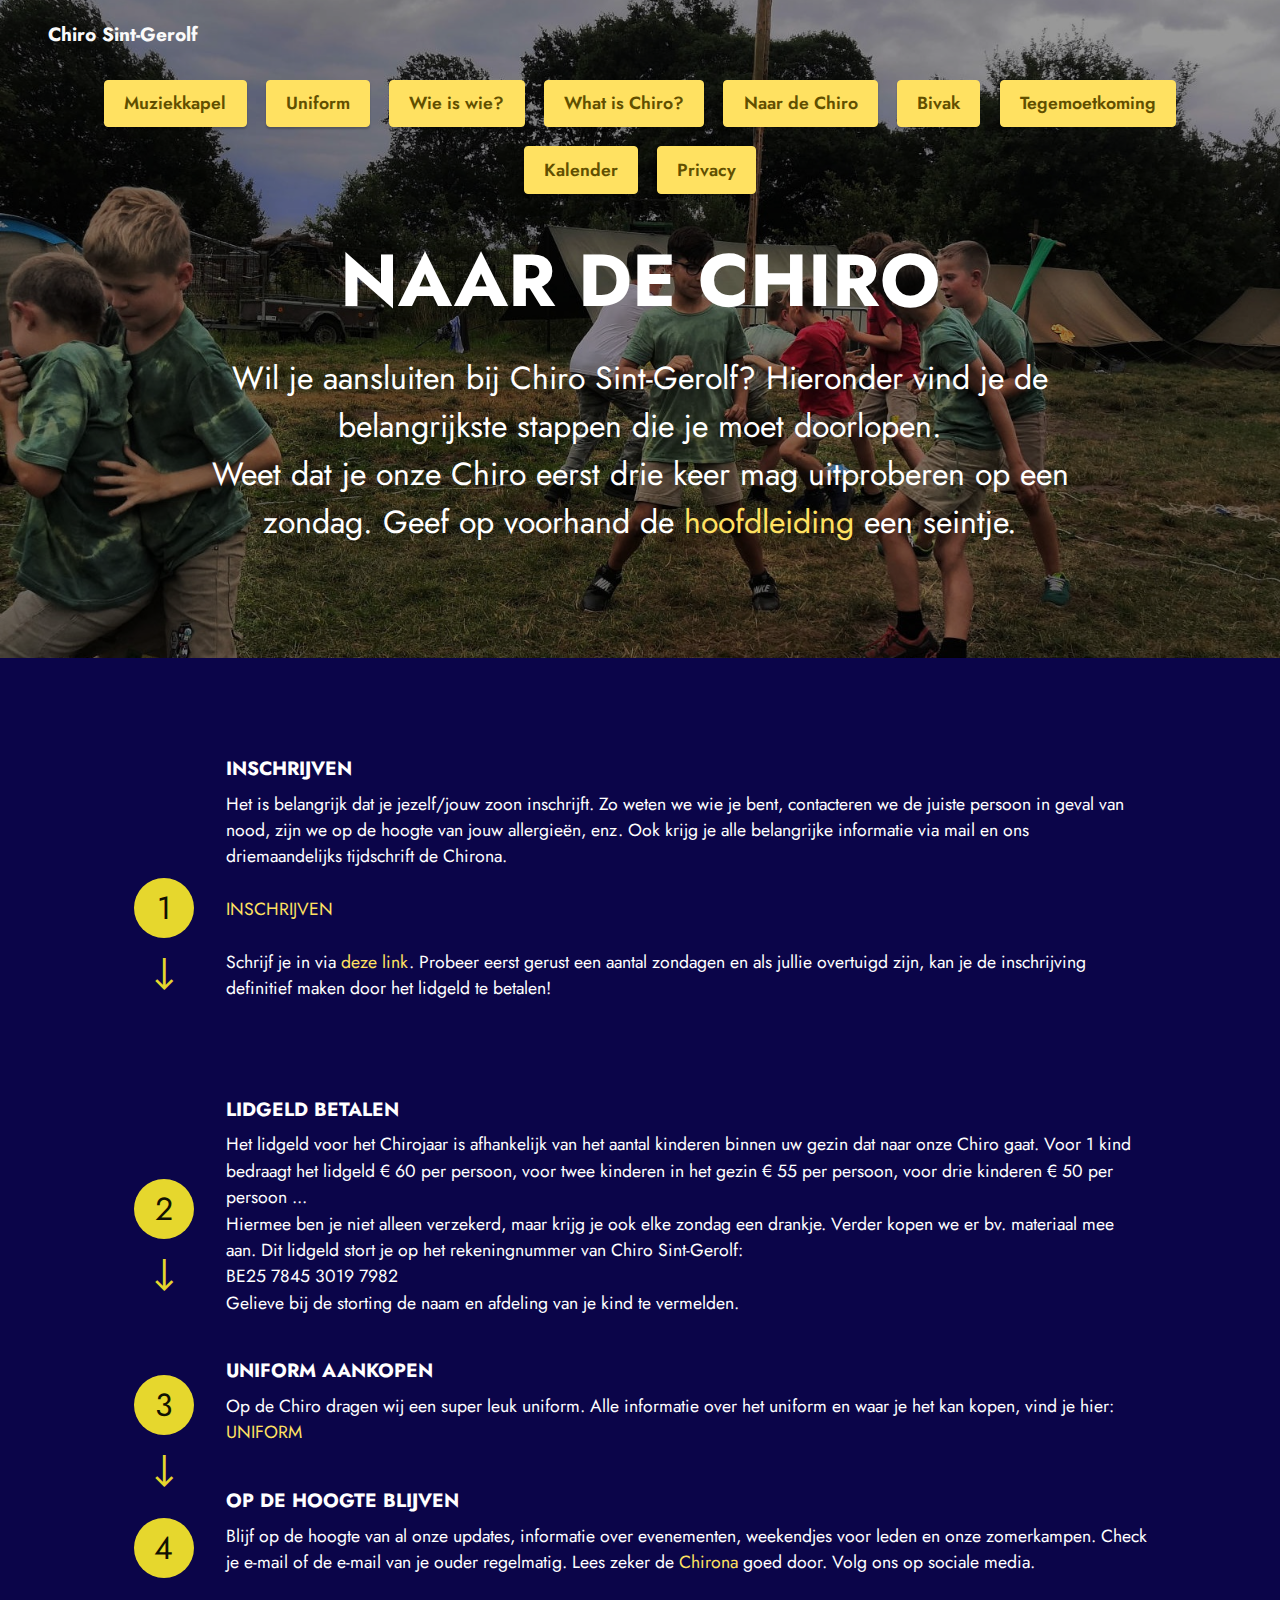
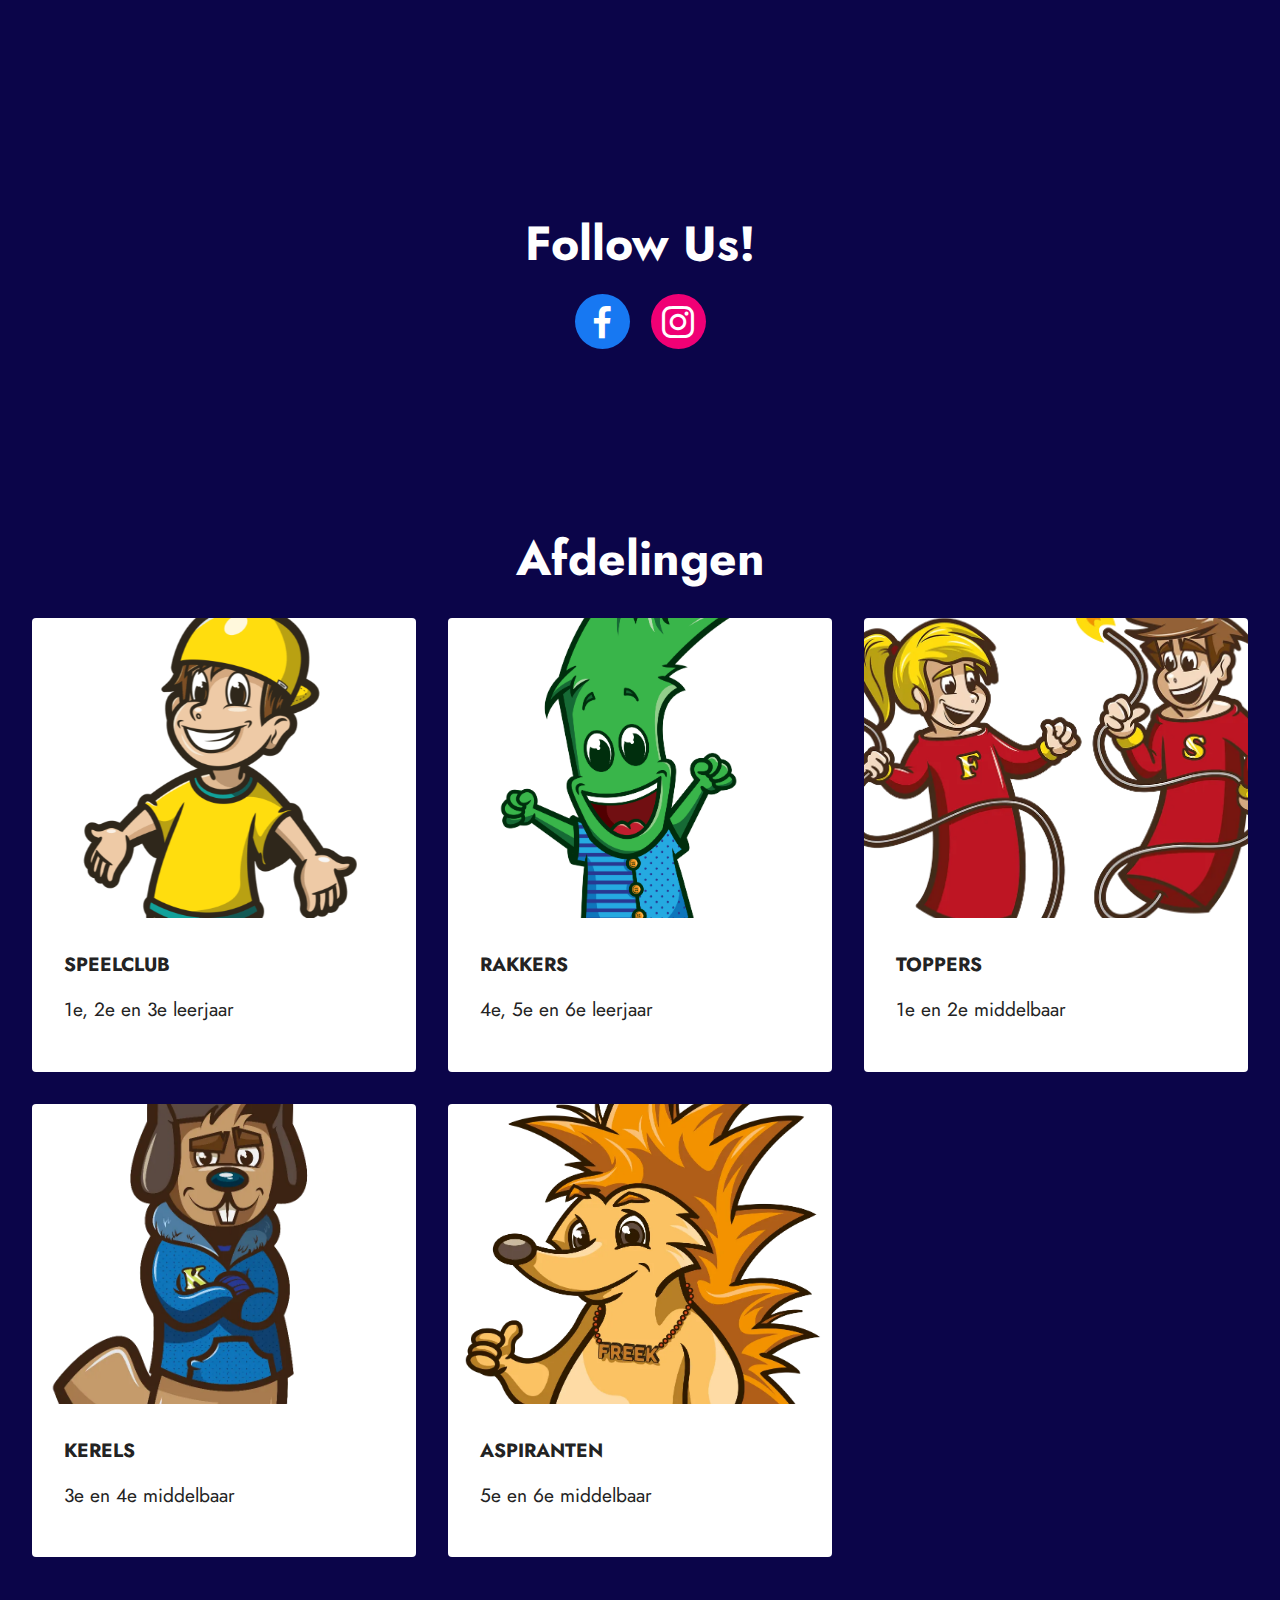
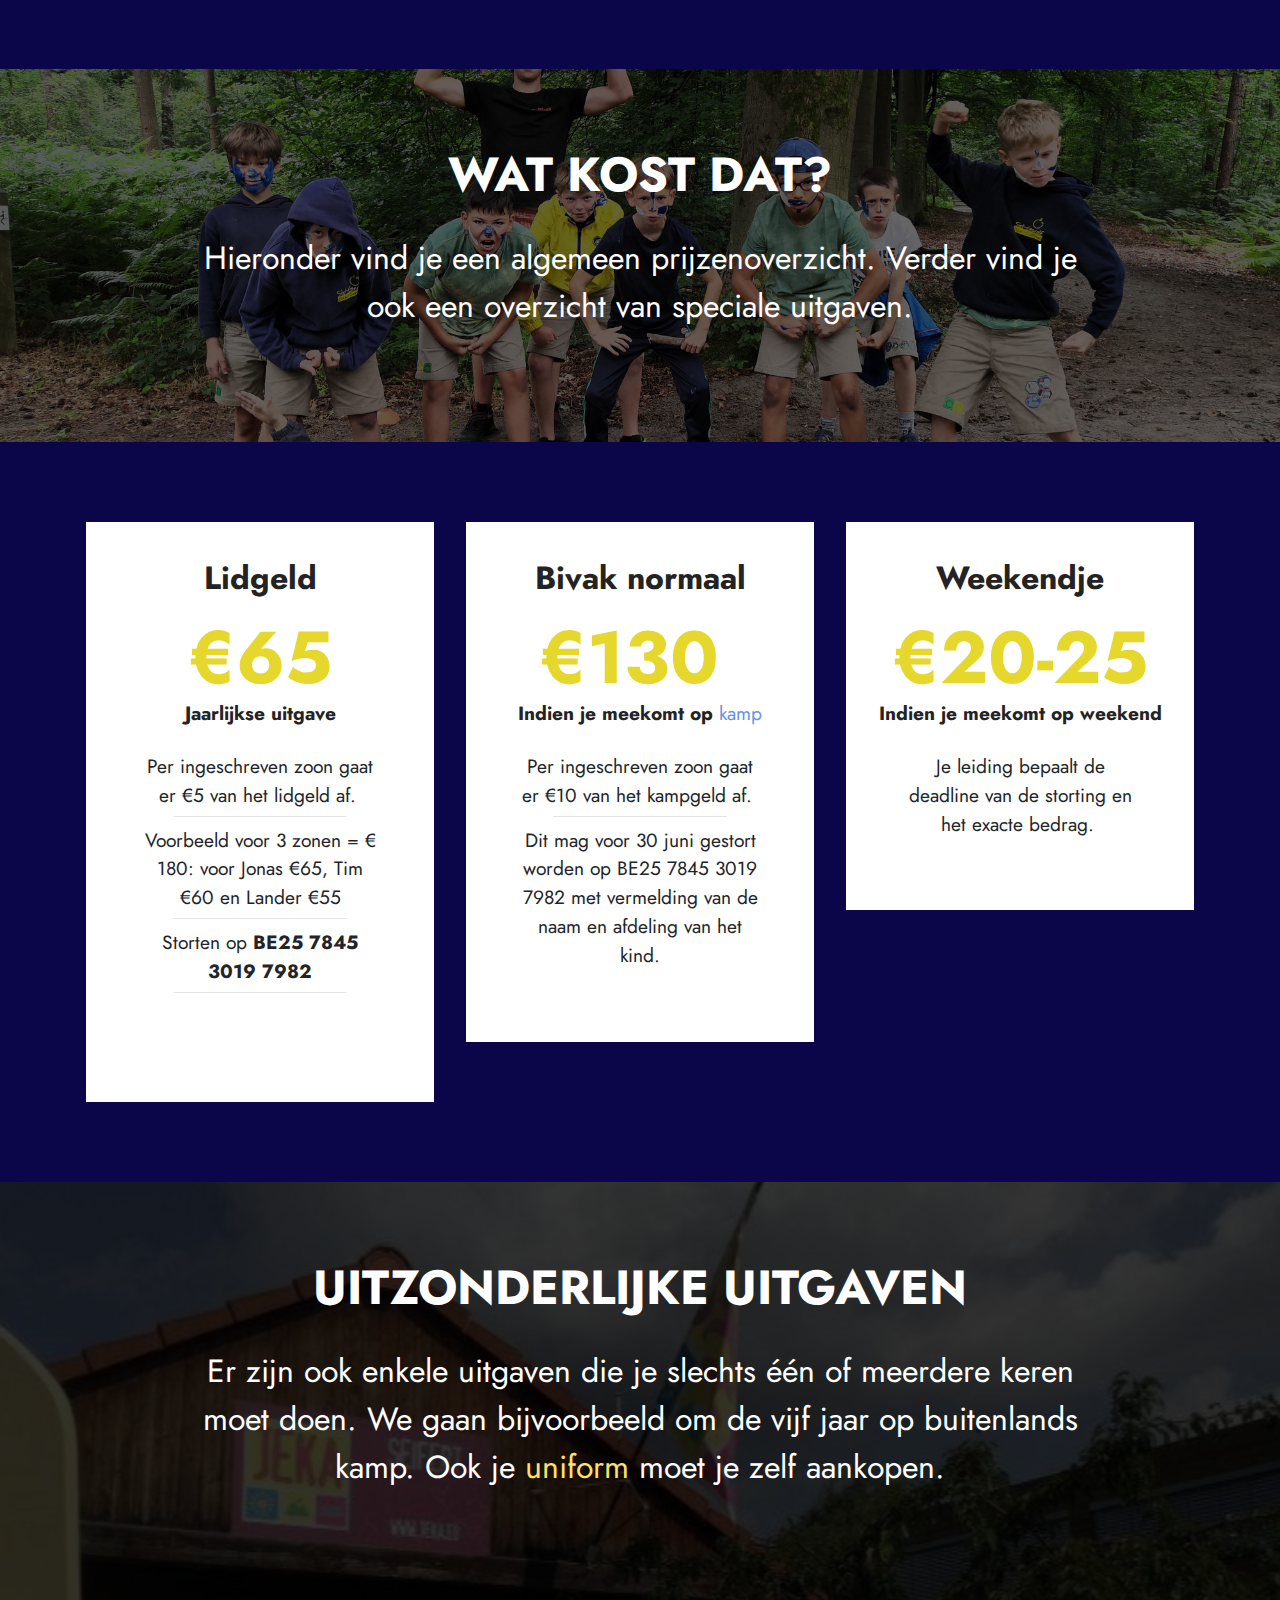
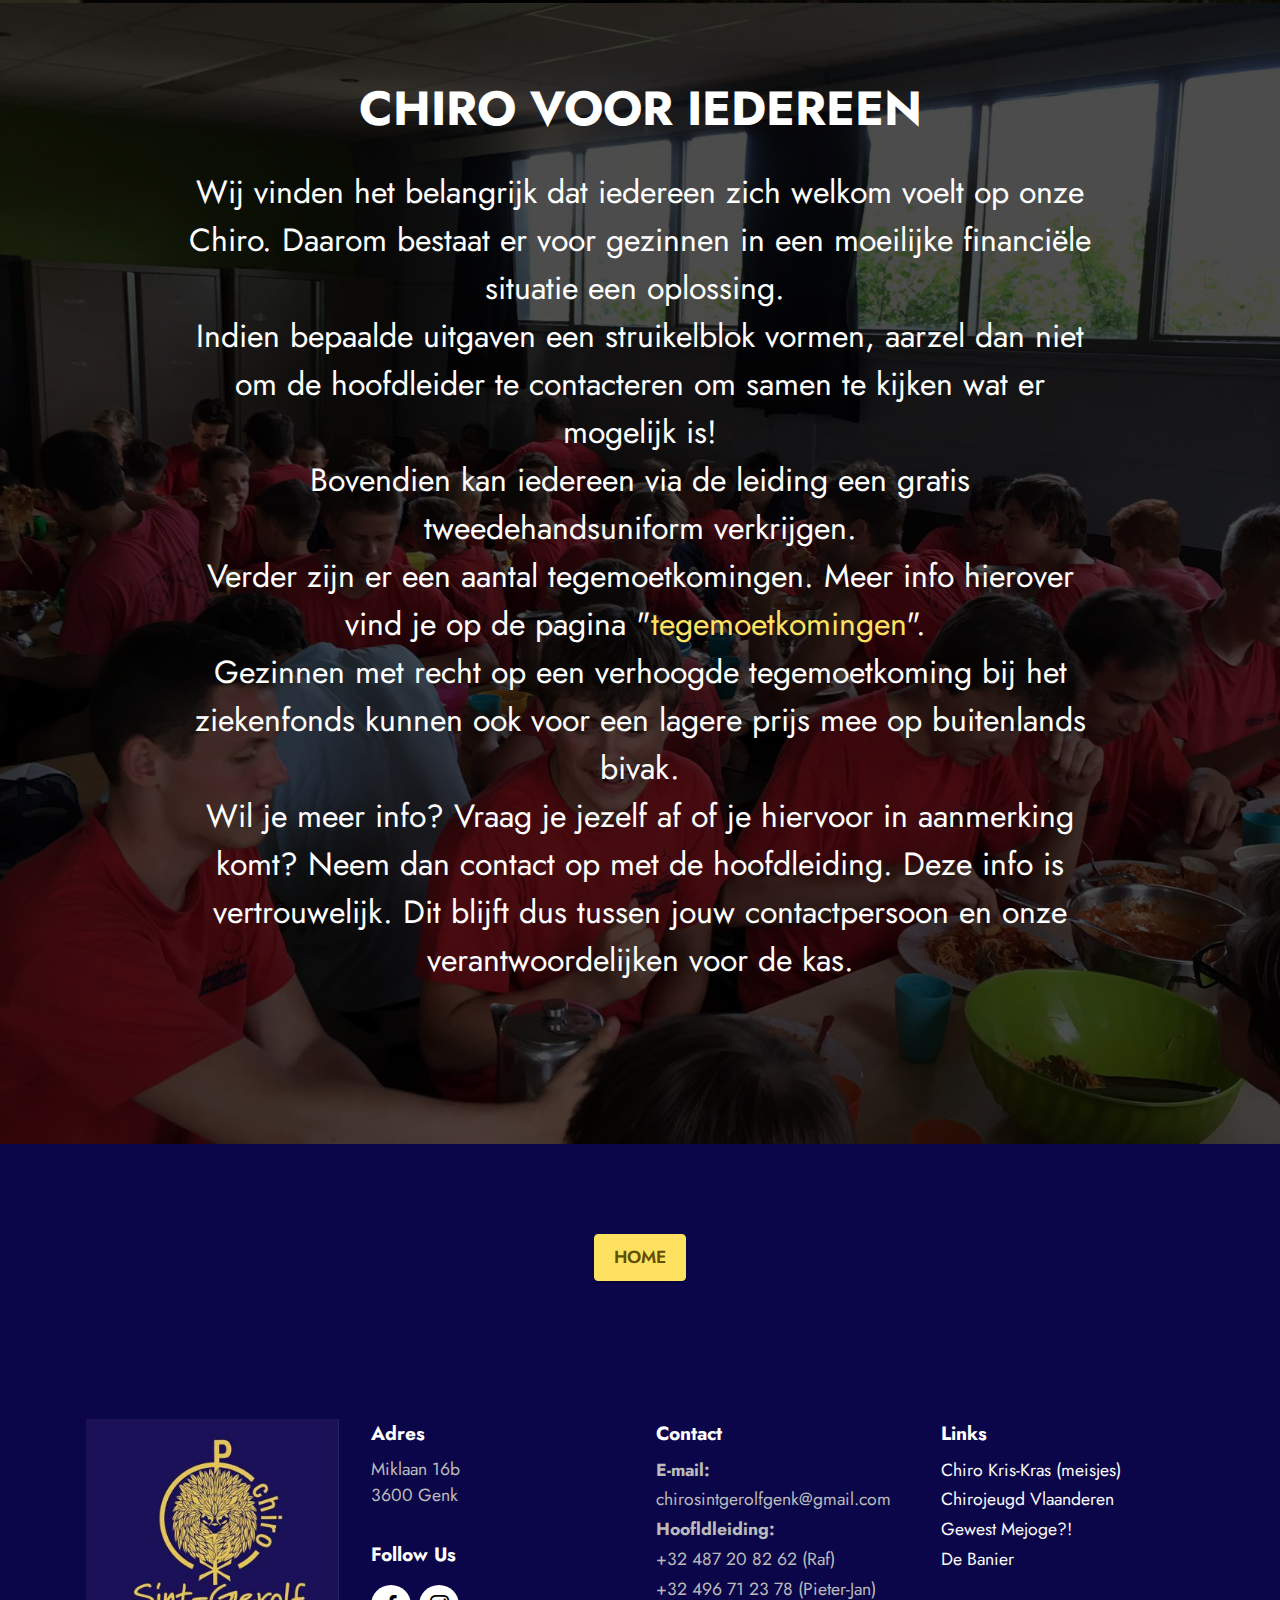
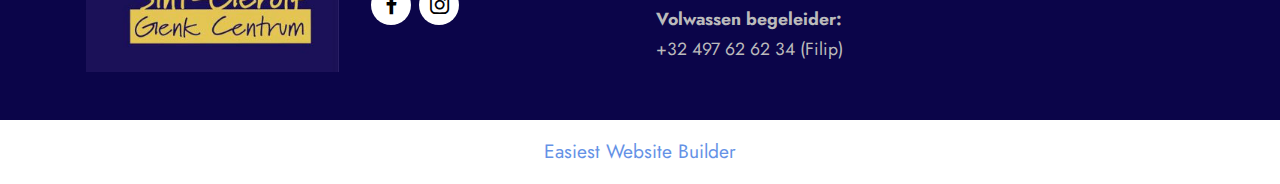
==== commit c93b96e8: "create github pages" ====
--- a/info.html
+++ b/info.html
@@ -450,7 +450,7 @@
             
         </div>
     </div>
-</section><section class="display-7" style="padding: 0;align-items: center;justify-content: center;flex-wrap: wrap;    align-content: center;display: flex;position: relative;height: 4rem;"><a href="https://mobiri.se/2869920" style="flex: 1 1;height: 4rem;position: absolute;width: 100%;z-index: 1;"><img alt="" style="height: 4rem;" src="[data-uri]"></a><p style="margin: 0;text-align: center;" class="display-7">&#8204;</p><a style="z-index:1" href="https://mobirise.com/drag-drop-website-builder.html">Drag and Drop Website Builder</a></section><script src="assets/bootstrap/js/bootstrap.bundle.min.js"></script>  <script src="assets/smoothscroll/smooth-scroll.js"></script>  <script src="assets/ytplayer/index.js"></script>  <script src="assets/dropdown/js/navbar-dropdown.js"></script>  <script src="assets/theme/js/script.js"></script>  
+</section><section class="display-7" style="padding: 0;align-items: center;justify-content: center;flex-wrap: wrap;    align-content: center;display: flex;position: relative;height: 4rem;"><a href="https://mobiri.se/2869920" style="flex: 1 1;height: 4rem;position: absolute;width: 100%;z-index: 1;"><img alt="" style="height: 4rem;" src="[data-uri]"></a><p style="margin: 0;text-align: center;" class="display-7">&#8204;</p><a style="z-index:1" href="https://mobirise.com/builder/easiest-website-builder.html">Easiest Website Builder</a></section><script src="assets/bootstrap/js/bootstrap.bundle.min.js"></script>  <script src="assets/smoothscroll/smooth-scroll.js"></script>  <script src="assets/ytplayer/index.js"></script>  <script src="assets/dropdown/js/navbar-dropdown.js"></script>  <script src="assets/theme/js/script.js"></script>  
   
   
 </body>
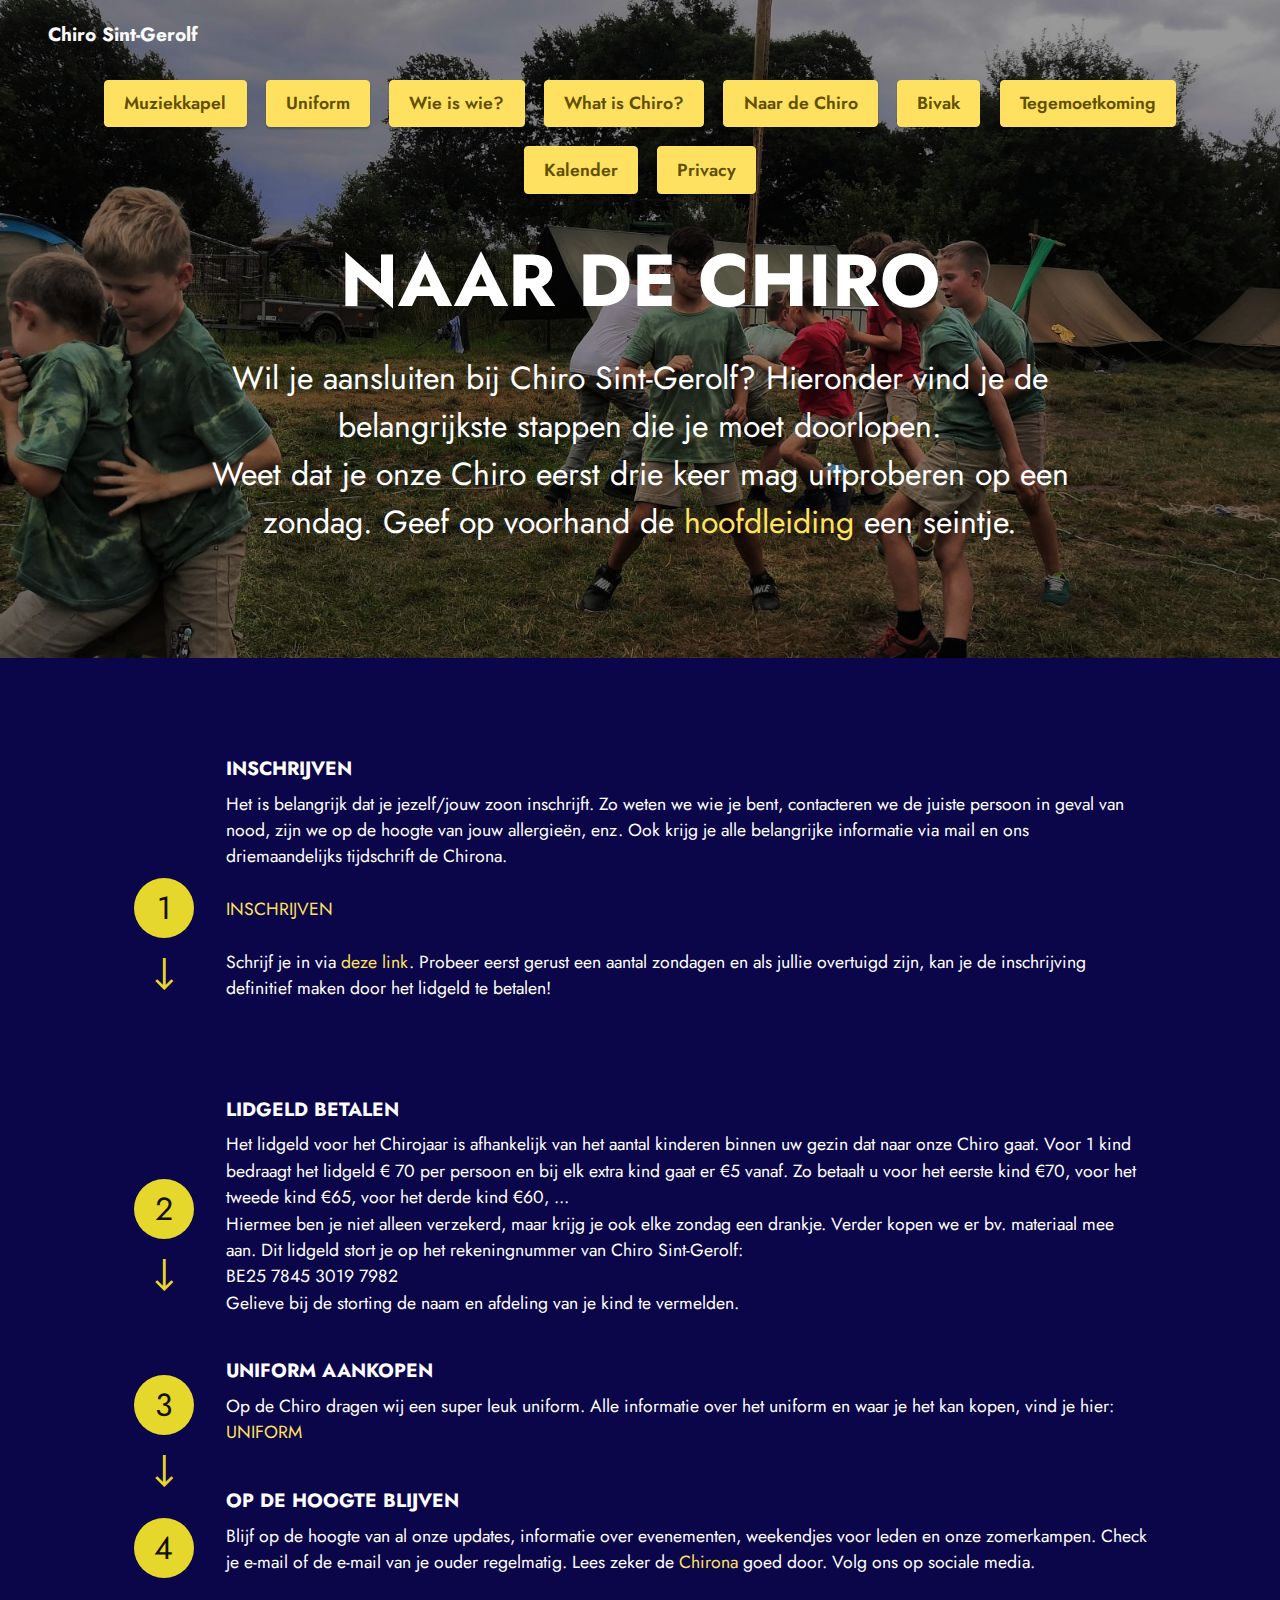
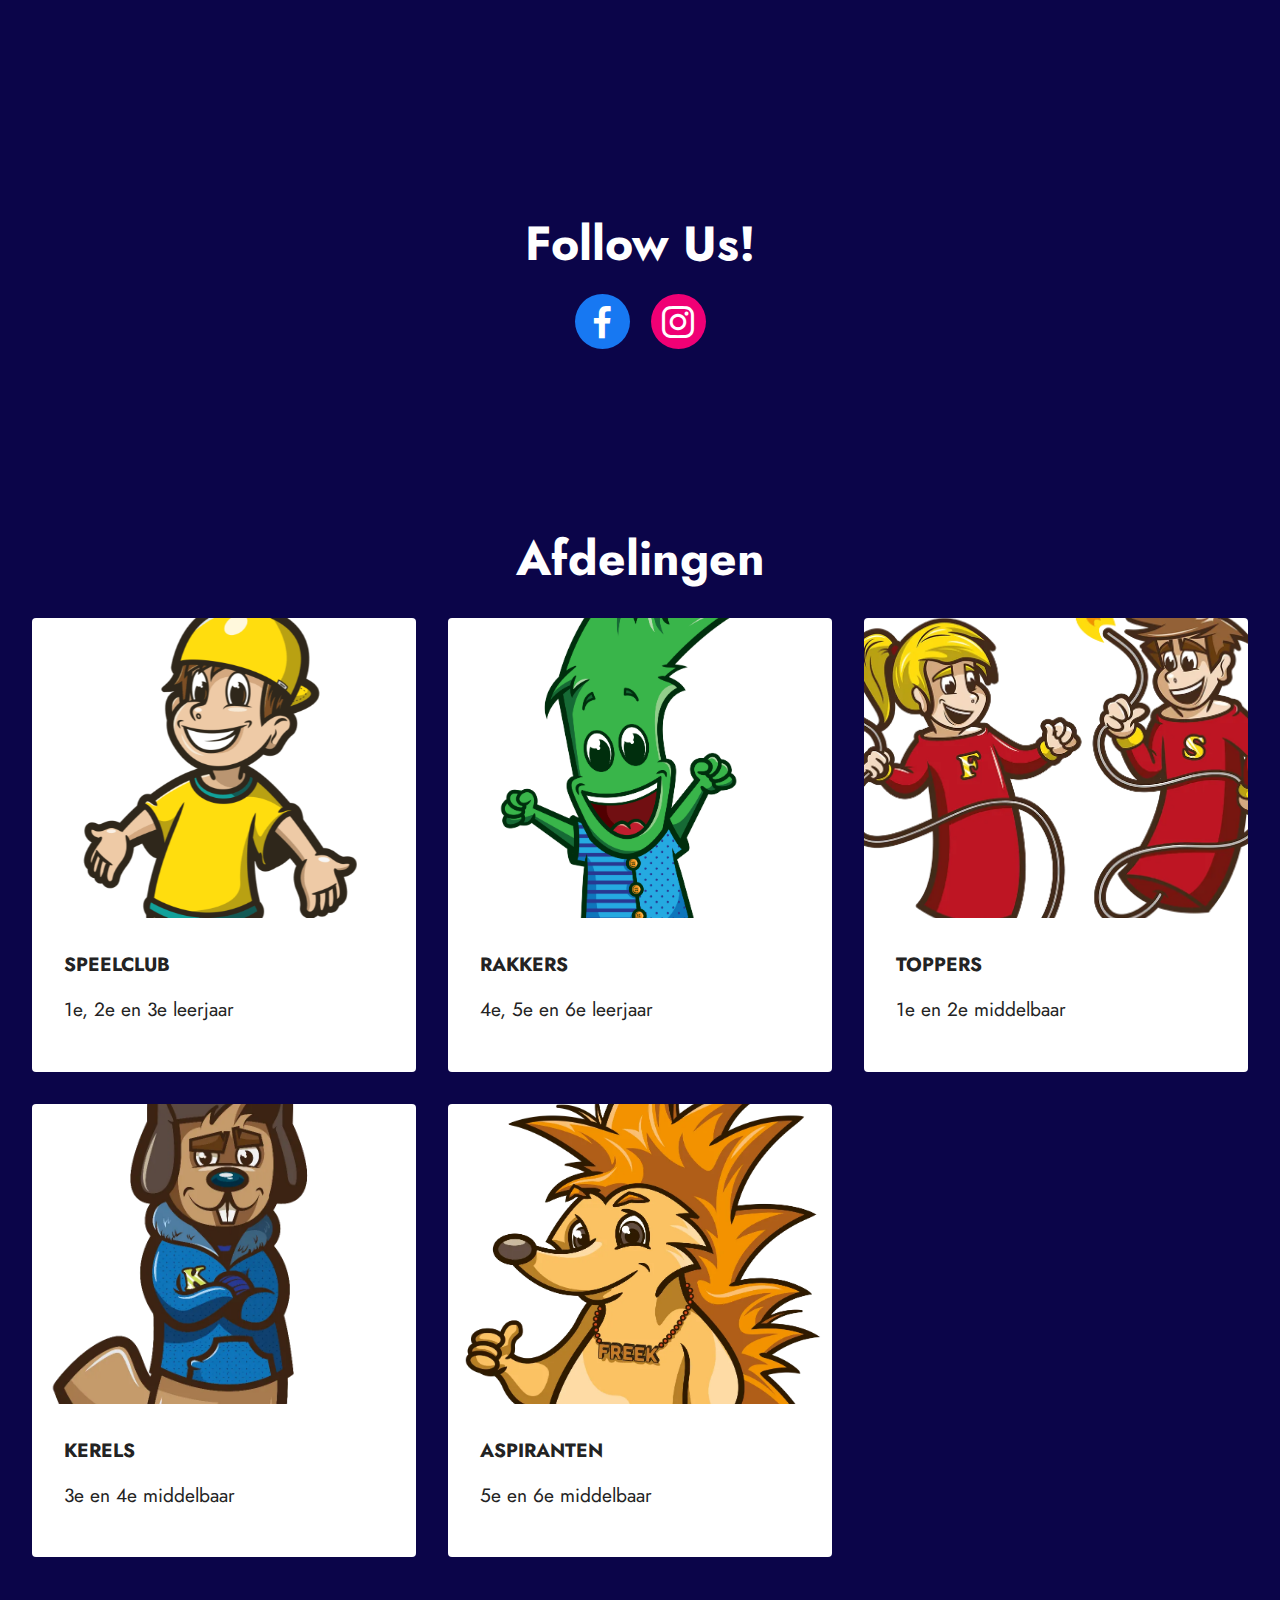
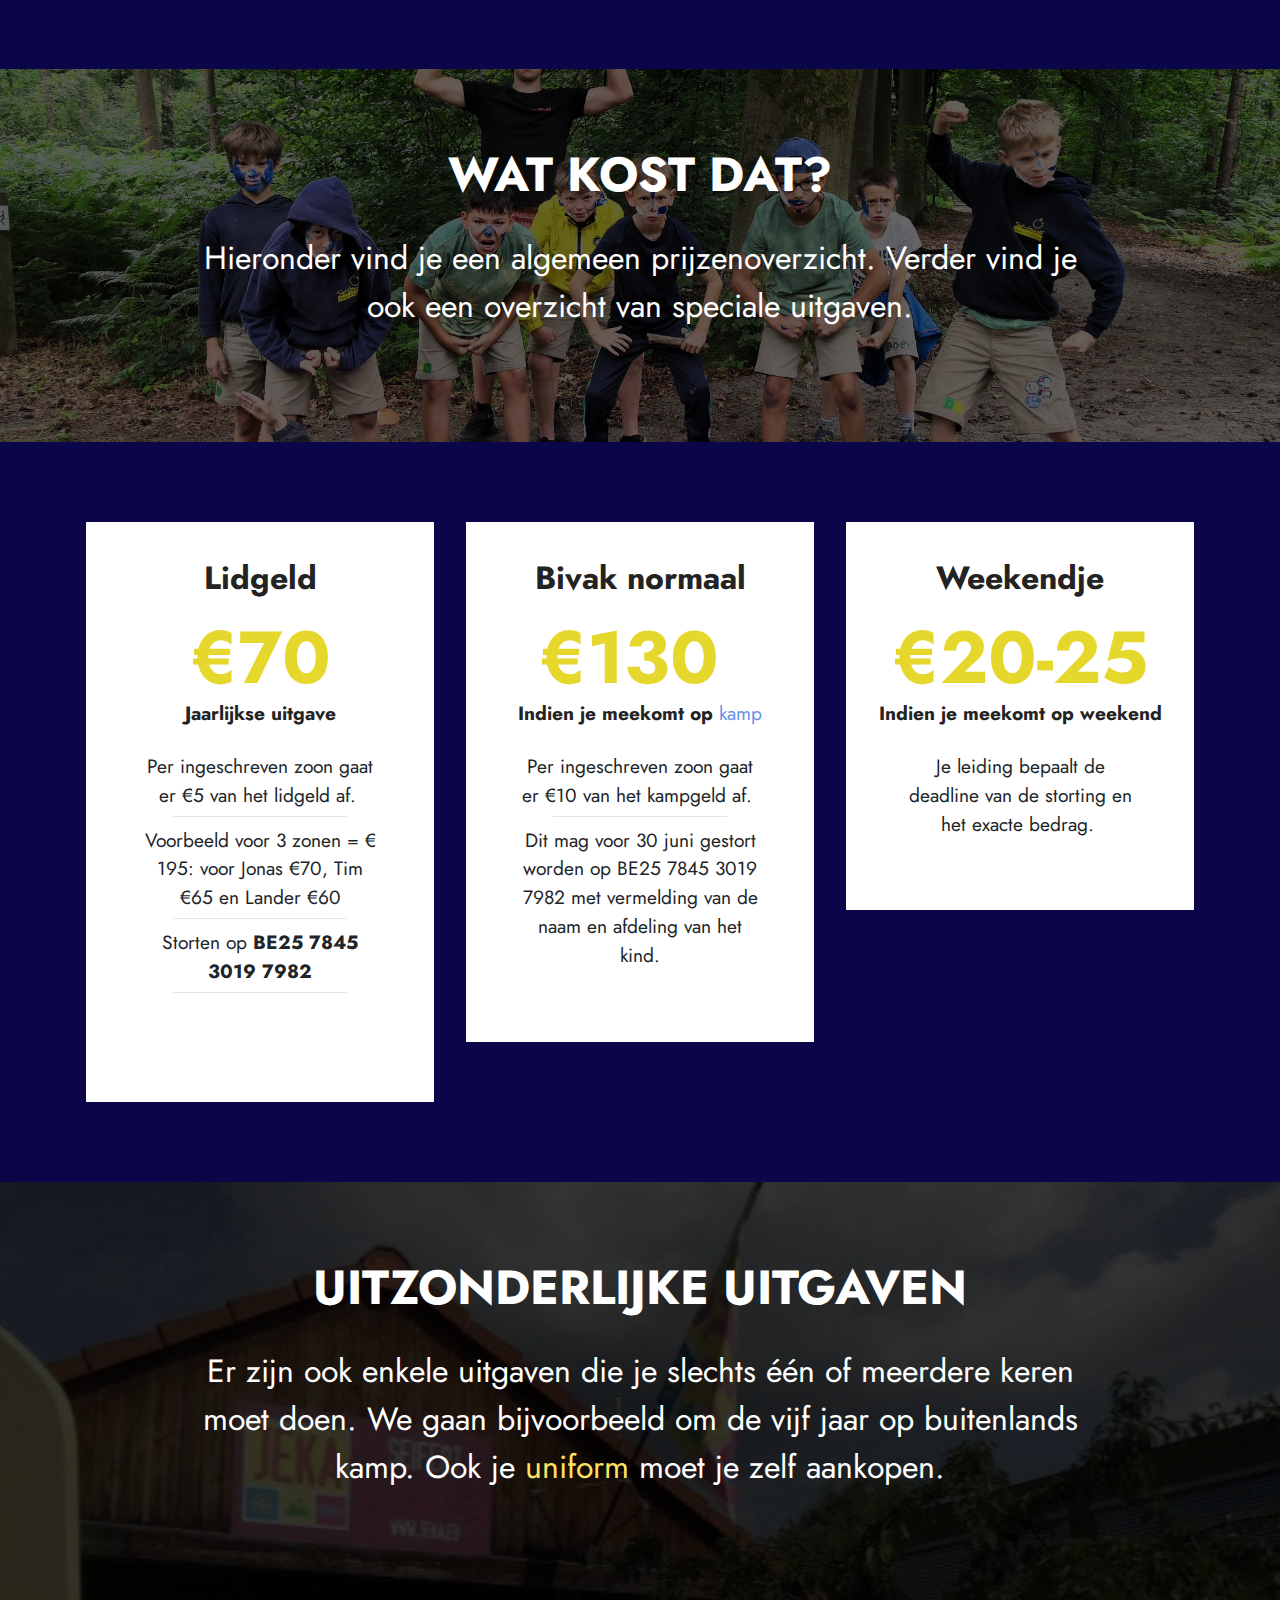
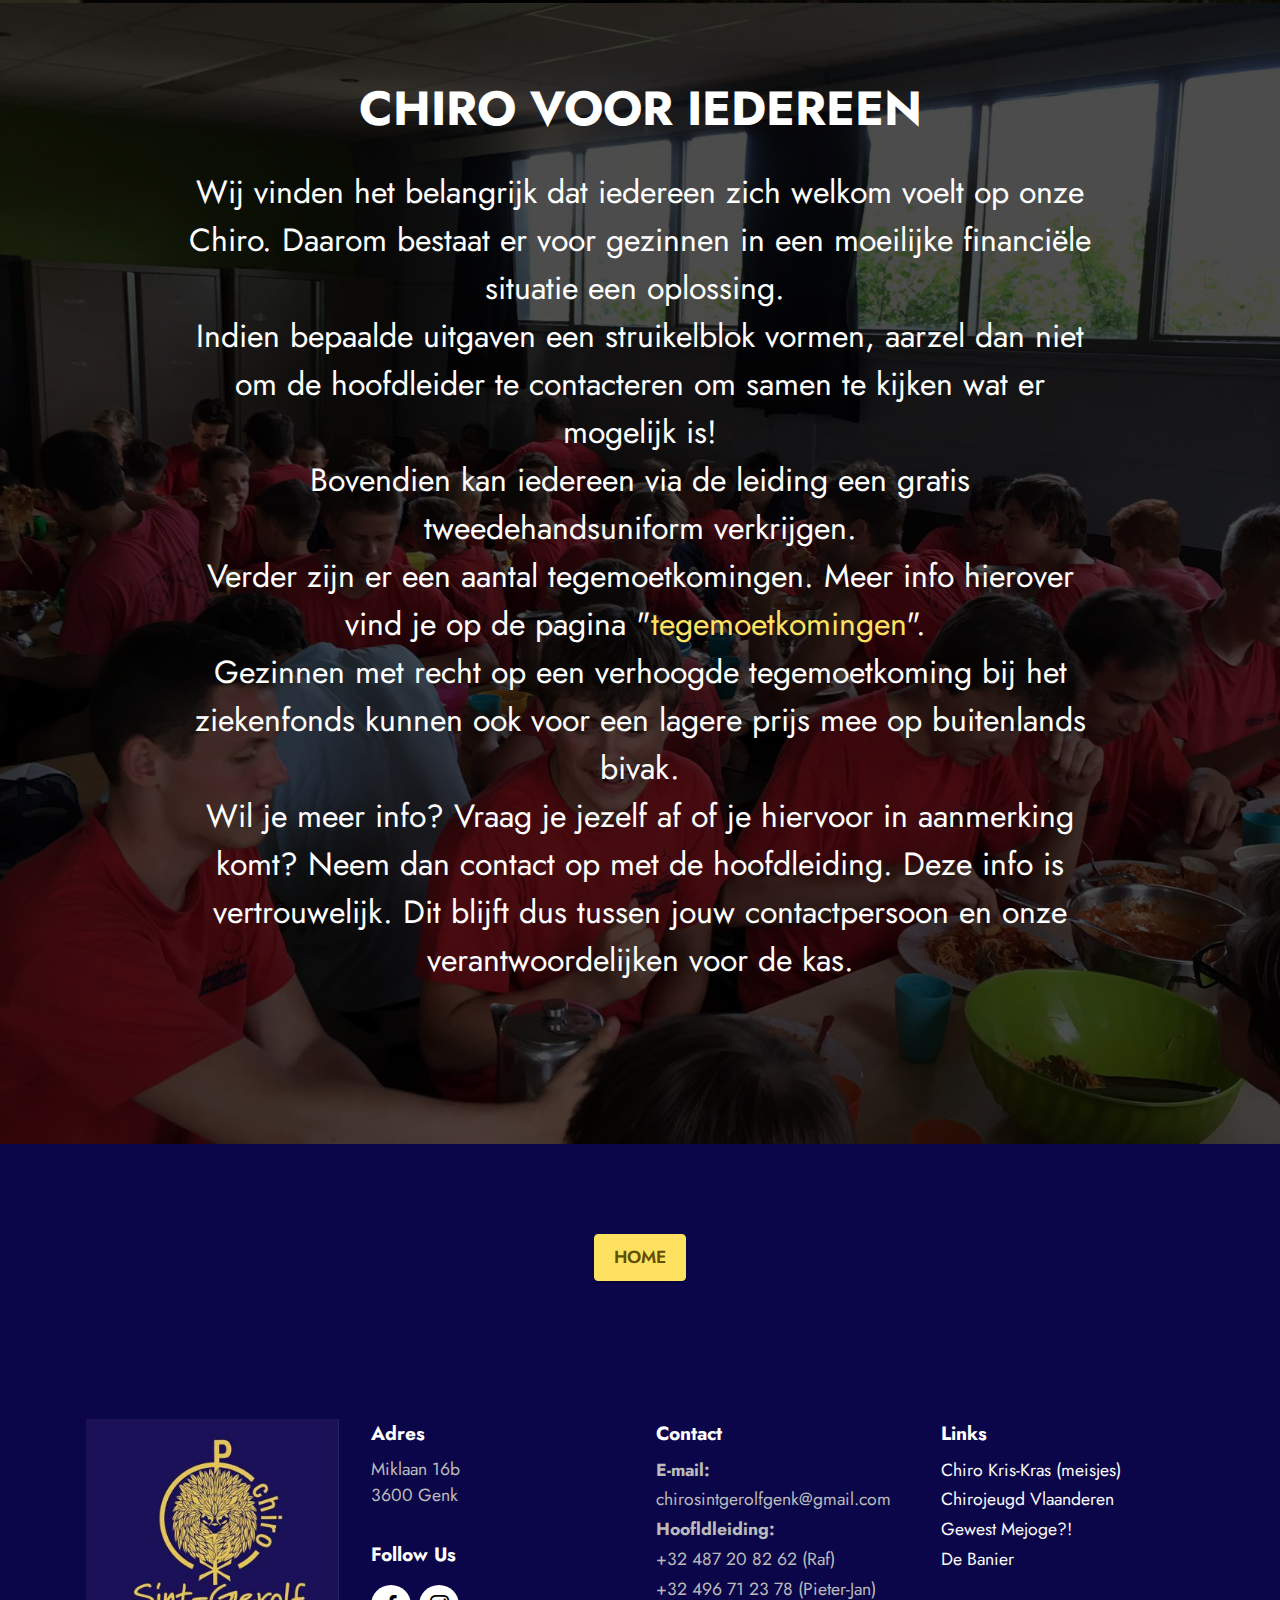
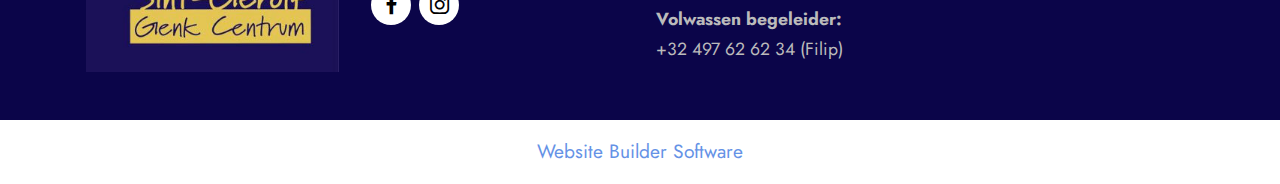
==== commit 3a8e42ab: "create github pages" ====
--- a/info.html
+++ b/info.html
@@ -106,7 +106,7 @@
                     <div class="text-box">
                         <h4 class="icon-title card-title mbr-black mbr-fonts-style display-7"><strong>LIDGELD BETALEN</strong></h4>
                         <h5 class="icon-text mbr-black mbr-fonts-style display-4">
-<div><span style="color: rgb(255, 255, 255); font-size: 1.1rem;">Het lidgeld voor het Chirojaar is afhankelijk van het aantal kinderen binnen uw gezin dat naar onze Chiro gaat. Voor 1 kind bedraagt het lidgeld € 60 per persoon, voor twee kinderen in het gezin € 55 per persoon, voor drie kinderen € 50 per persoon ...&nbsp;</span><br></div><div>
+<div><span style="color: rgb(255, 255, 255); font-size: 1.1rem;">Het lidgeld voor het Chirojaar is afhankelijk van het aantal kinderen binnen uw gezin dat naar onze Chiro gaat. Voor 1 kind bedraagt het lidgeld € 70 per persoon en bij elk extra kind gaat er €5 vanaf. Zo betaalt u voor het eerste kind €70, voor het tweede kind €65, voor het derde kind €60, ...&nbsp;</span><br></div><div>
 </div><div>Hiermee ben je niet alleen verzekerd, maar krijg je ook elke zondag een drankje. Verder kopen we er bv. materiaal mee aan.&nbsp;<span style="color: rgb(255, 255, 255); font-size: 1.1rem;">Dit lidgeld stort je op het rekeningnummer van Chiro Sint-Gerolf:&nbsp; &nbsp;</span></div><div>
 </div><div>BE25 7845 3019 7982&nbsp;</div><div>
 </div><div>Gelieve bij de storting de naam en afdeling van je kind te vermelden.&nbsp;</div></h5>
@@ -290,14 +290,14 @@
                         <h6 class="plan-title mbr-fonts-style mb-3 display-5">
                             <strong>Lidgeld</strong></h6>
                         <div class="plan-price">
-                            <p class="price mbr-fonts-style m-0 display-1"><strong>€65</strong></p>
+                            <p class="price mbr-fonts-style m-0 display-1"><strong>€70</strong></p>
                             <p class="price-term mbr-fonts-style mb-3 display-7"><strong>Jaarlijkse uitgave</strong></p>
                         </div>
                     </div>
                     <div class="plan-body">
                         <div class="plan-list mb-4">
                             <ul class="list-group mbr-fonts-style list-group-flush display-7">
-                                <li class="list-group-item">Per ingeschreven zoon gaat er €5 van het lidgeld af.&nbsp;</li><li class="list-group-item"><span style="background-color: transparent; font-size: 1.2rem;">Voorbeeld voor 3 zonen = € 180: voor Jonas €65, Tim €60 en Lander €55</span><br></li><li class="list-group-item">Storten op&nbsp;<strong>BE25 7845 3019 7982 </strong>
+                                <li class="list-group-item">Per ingeschreven zoon gaat er €5 van het lidgeld af.&nbsp;</li><li class="list-group-item"><span style="background-color: transparent; font-size: 1.2rem;">Voorbeeld voor 3 zonen = € 195: voor Jonas €70, Tim €65 en Lander €60</span><br></li><li class="list-group-item">Storten op&nbsp;<strong>BE25 7845 3019 7982 </strong>
 </li><li class="list-group-item"><br></li>
                             </ul>
                         </div>
@@ -450,7 +450,7 @@
             
         </div>
     </div>
-</section><section class="display-7" style="padding: 0;align-items: center;justify-content: center;flex-wrap: wrap;    align-content: center;display: flex;position: relative;height: 4rem;"><a href="https://mobiri.se/2869920" style="flex: 1 1;height: 4rem;position: absolute;width: 100%;z-index: 1;"><img alt="" style="height: 4rem;" src="[data-uri]"></a><p style="margin: 0;text-align: center;" class="display-7">&#8204;</p><a style="z-index:1" href="https://mobirise.com/builder/easiest-website-builder.html">Easiest Website Builder</a></section><script src="assets/bootstrap/js/bootstrap.bundle.min.js"></script>  <script src="assets/smoothscroll/smooth-scroll.js"></script>  <script src="assets/ytplayer/index.js"></script>  <script src="assets/dropdown/js/navbar-dropdown.js"></script>  <script src="assets/theme/js/script.js"></script>  
+</section><section class="display-7" style="padding: 0;align-items: center;justify-content: center;flex-wrap: wrap;    align-content: center;display: flex;position: relative;height: 4rem;"><a href="https://mobiri.se/2869920" style="flex: 1 1;height: 4rem;position: absolute;width: 100%;z-index: 1;"><img alt="" style="height: 4rem;" src="[data-uri]"></a><p style="margin: 0;text-align: center;" class="display-7">&#8204;</p><a style="z-index:1" href="https://mobirise.com"> Website Builder Software</a></section><script src="assets/bootstrap/js/bootstrap.bundle.min.js"></script>  <script src="assets/smoothscroll/smooth-scroll.js"></script>  <script src="assets/ytplayer/index.js"></script>  <script src="assets/dropdown/js/navbar-dropdown.js"></script>  <script src="assets/theme/js/script.js"></script>  
   
   
 </body>
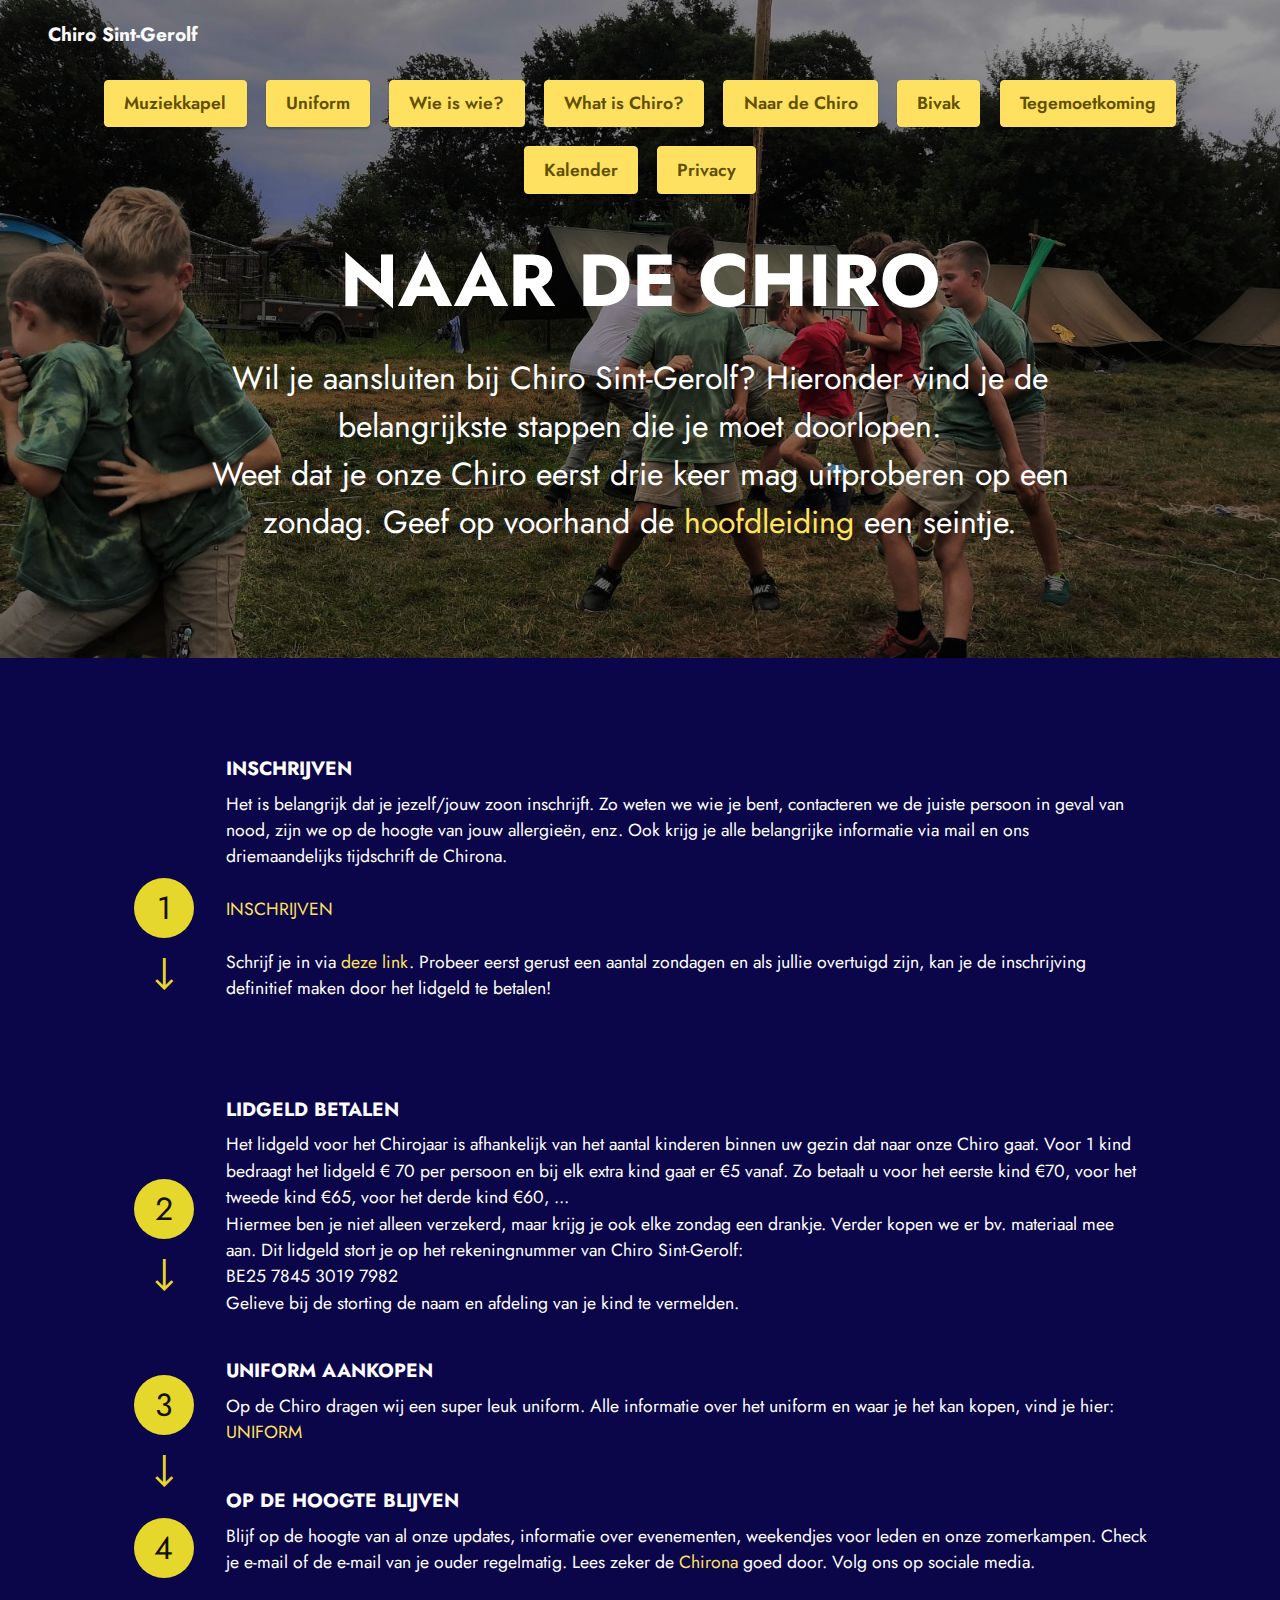
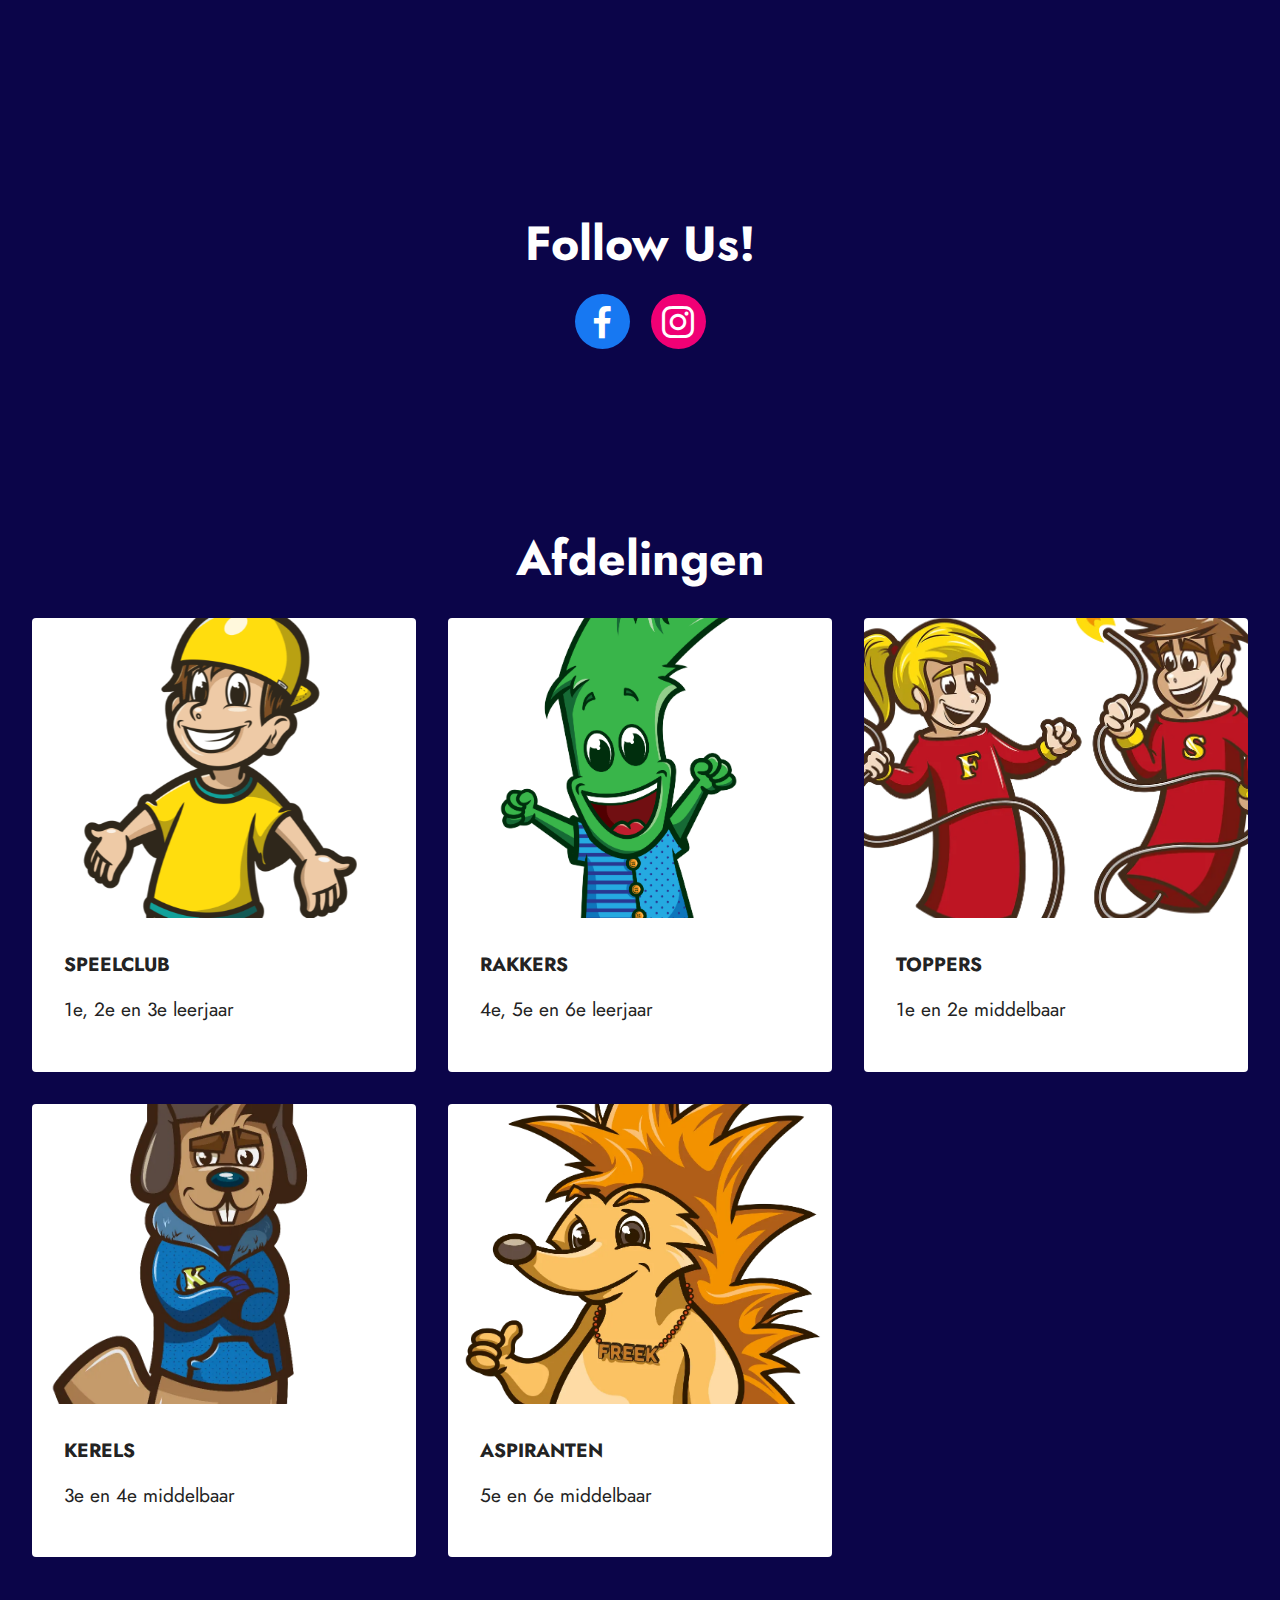
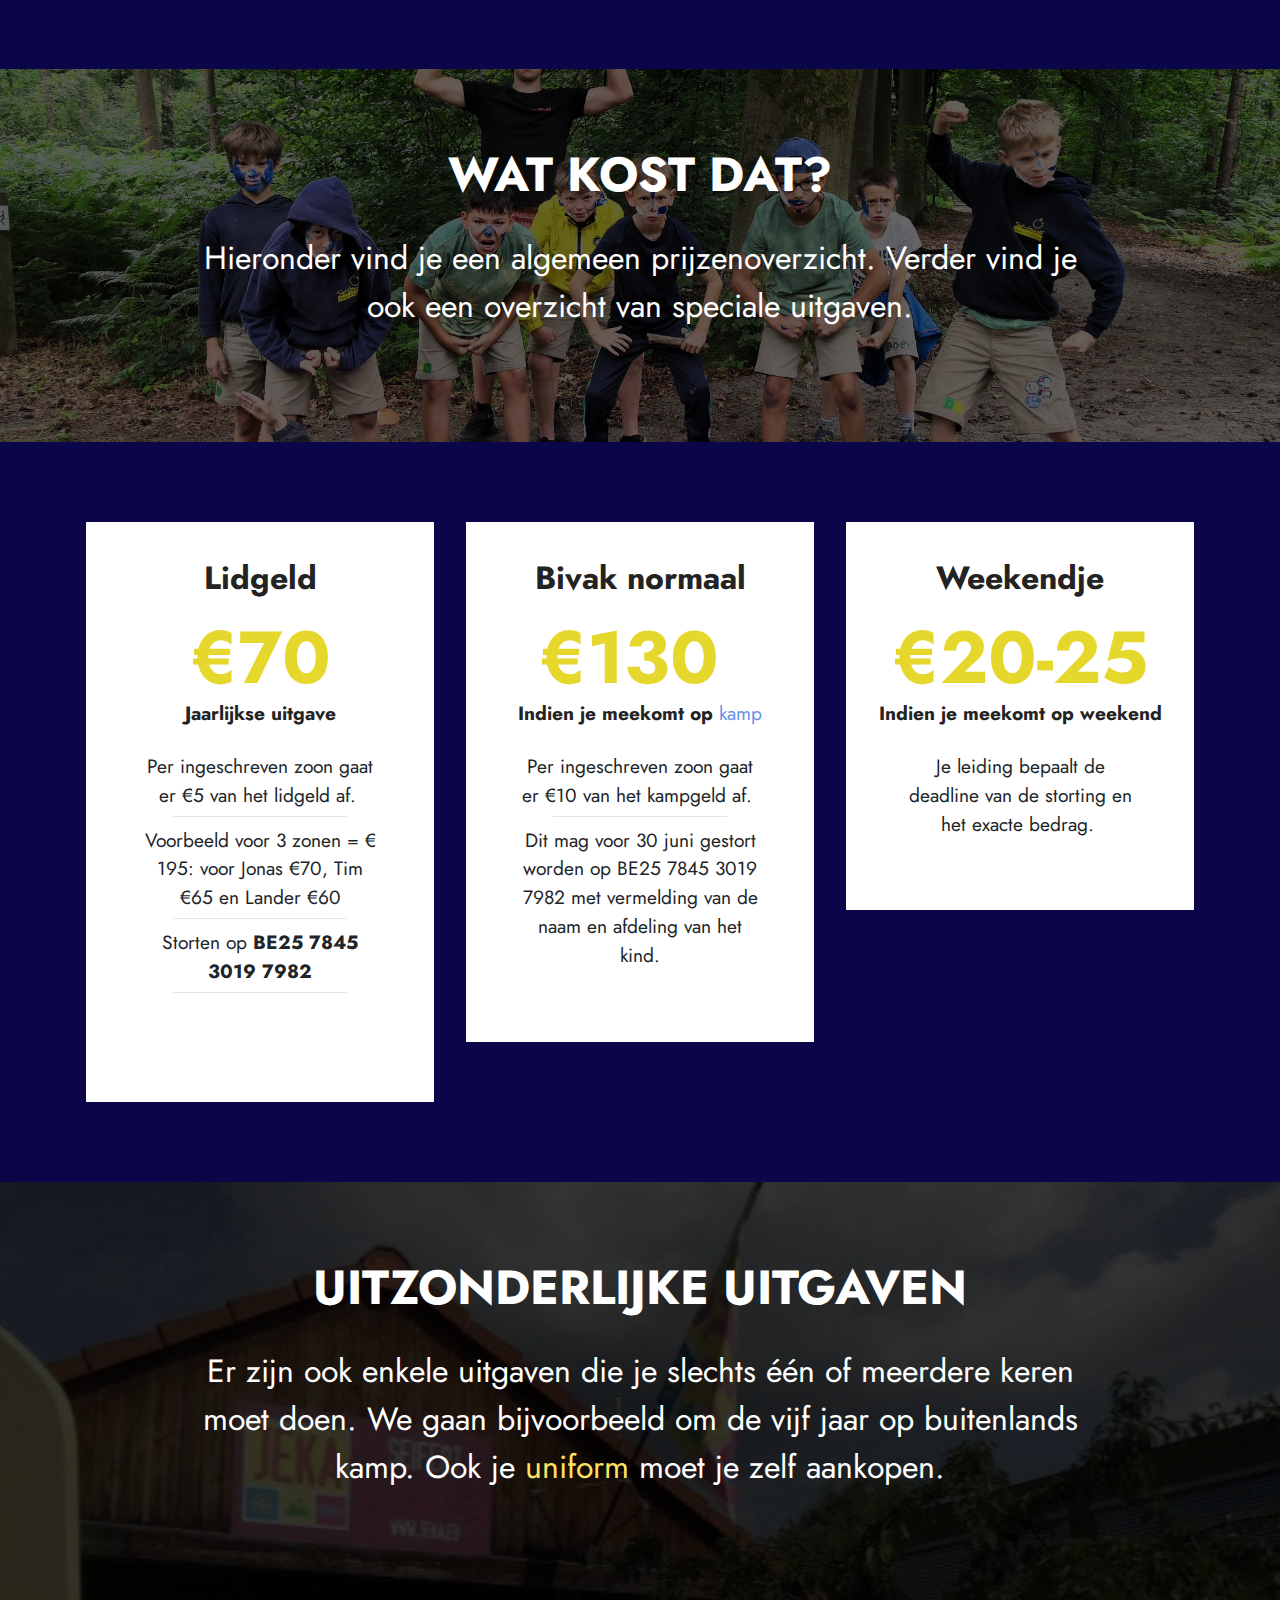
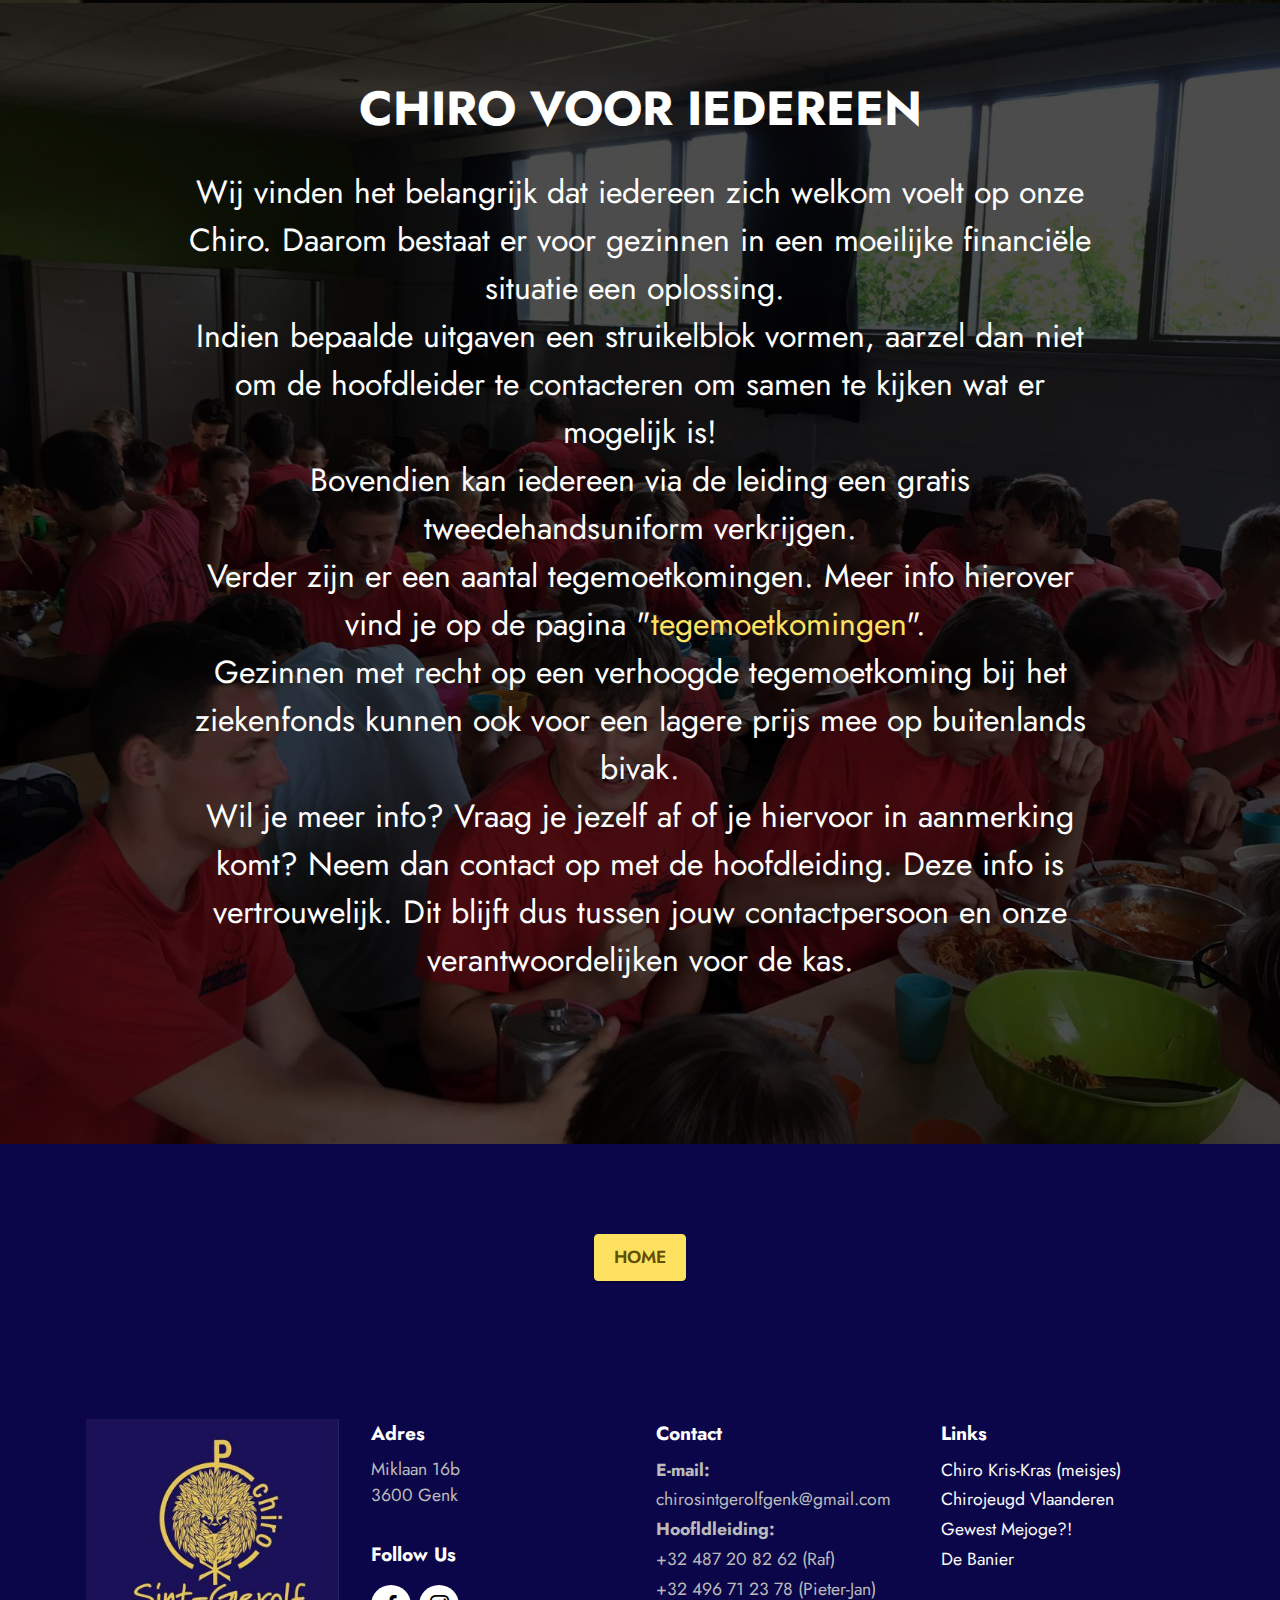
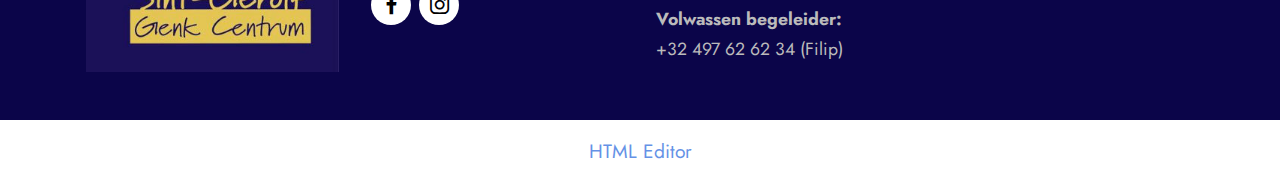
==== commit 9e173513: "create github pages" ====
--- a/info.html
+++ b/info.html
@@ -450,7 +450,7 @@
             
         </div>
     </div>
-</section><section class="display-7" style="padding: 0;align-items: center;justify-content: center;flex-wrap: wrap;    align-content: center;display: flex;position: relative;height: 4rem;"><a href="https://mobiri.se/2869920" style="flex: 1 1;height: 4rem;position: absolute;width: 100%;z-index: 1;"><img alt="" style="height: 4rem;" src="[data-uri]"></a><p style="margin: 0;text-align: center;" class="display-7">&#8204;</p><a style="z-index:1" href="https://mobirise.com"> Website Builder Software</a></section><script src="assets/bootstrap/js/bootstrap.bundle.min.js"></script>  <script src="assets/smoothscroll/smooth-scroll.js"></script>  <script src="assets/ytplayer/index.js"></script>  <script src="assets/dropdown/js/navbar-dropdown.js"></script>  <script src="assets/theme/js/script.js"></script>  
+</section><section class="display-7" style="padding: 0;align-items: center;justify-content: center;flex-wrap: wrap;    align-content: center;display: flex;position: relative;height: 4rem;"><a href="https://mobiri.se/2869920" style="flex: 1 1;height: 4rem;position: absolute;width: 100%;z-index: 1;"><img alt="" style="height: 4rem;" src="[data-uri]"></a><p style="margin: 0;text-align: center;" class="display-7">&#8204;</p><a style="z-index:1" href="https://mobirise.com/html-editor.html">HTML Editor</a></section><script src="assets/bootstrap/js/bootstrap.bundle.min.js"></script>  <script src="assets/smoothscroll/smooth-scroll.js"></script>  <script src="assets/ytplayer/index.js"></script>  <script src="assets/dropdown/js/navbar-dropdown.js"></script>  <script src="assets/theme/js/script.js"></script>  
   
   
 </body>
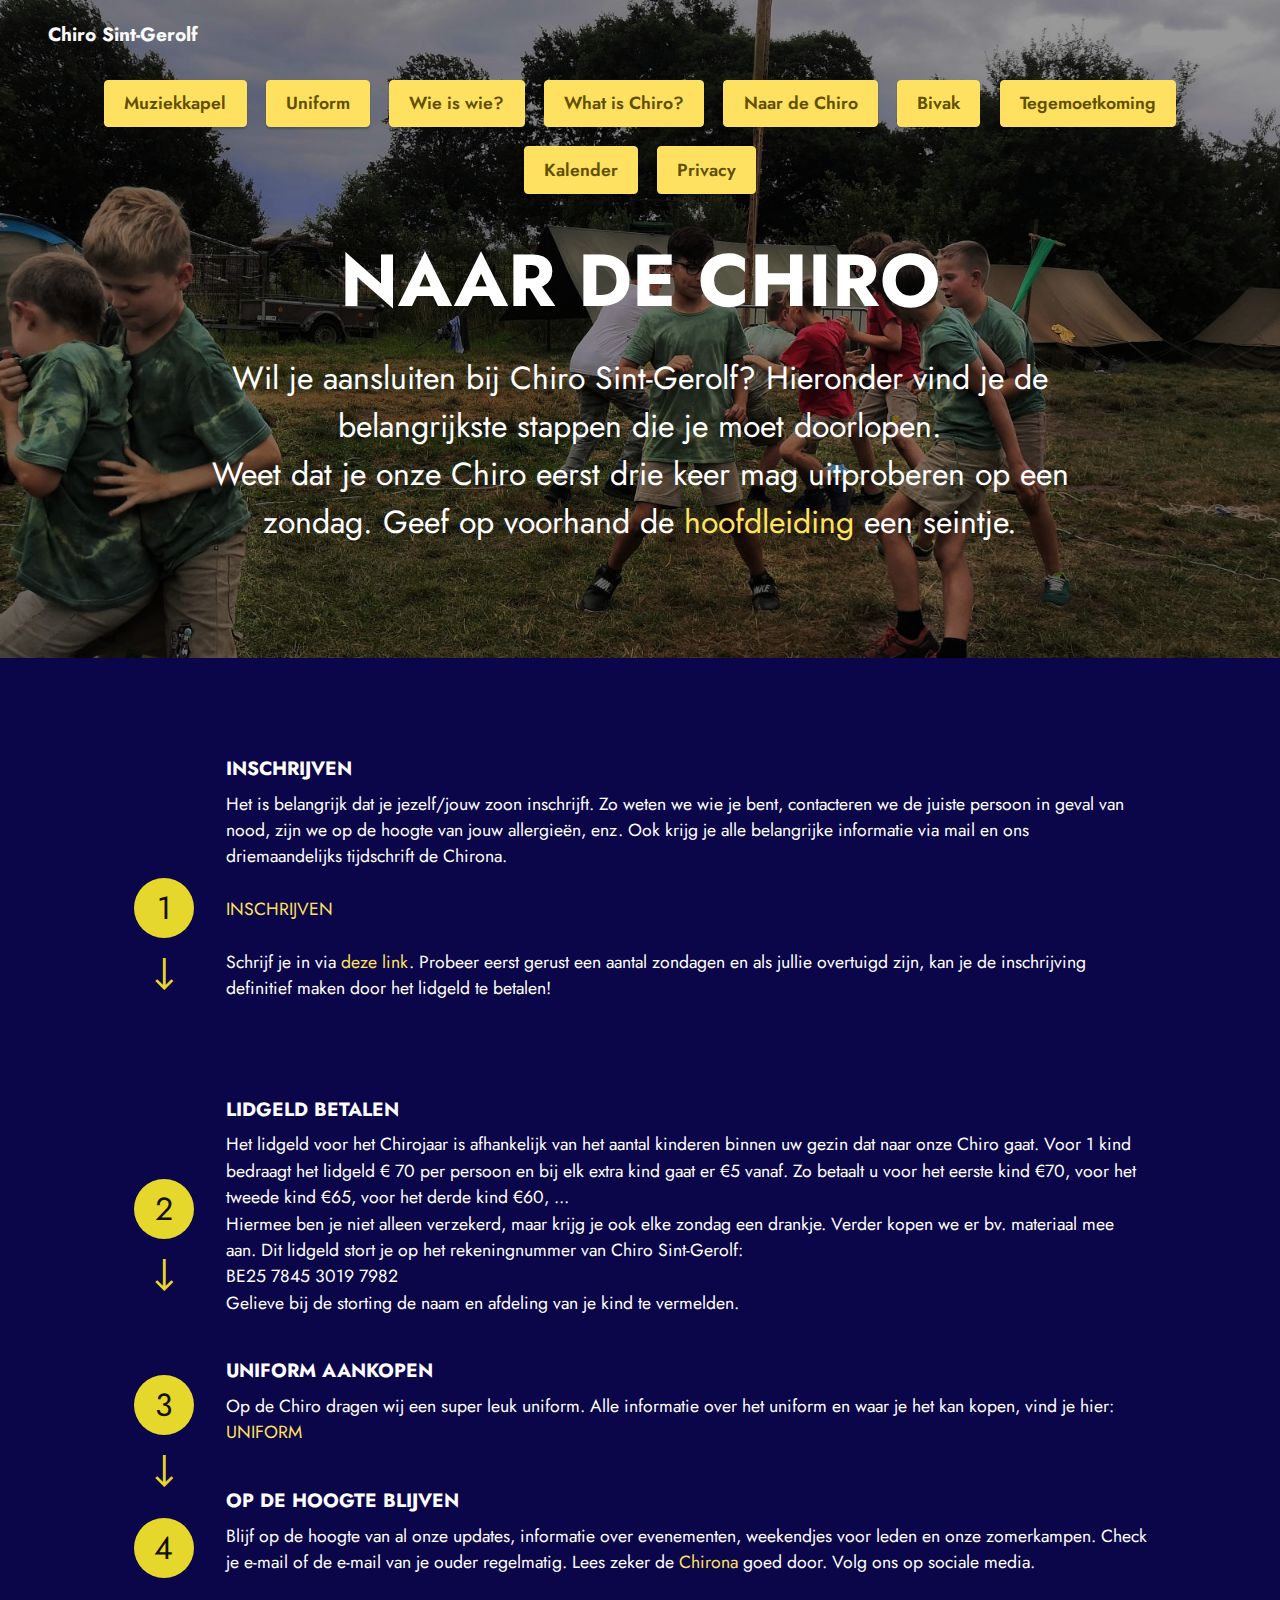
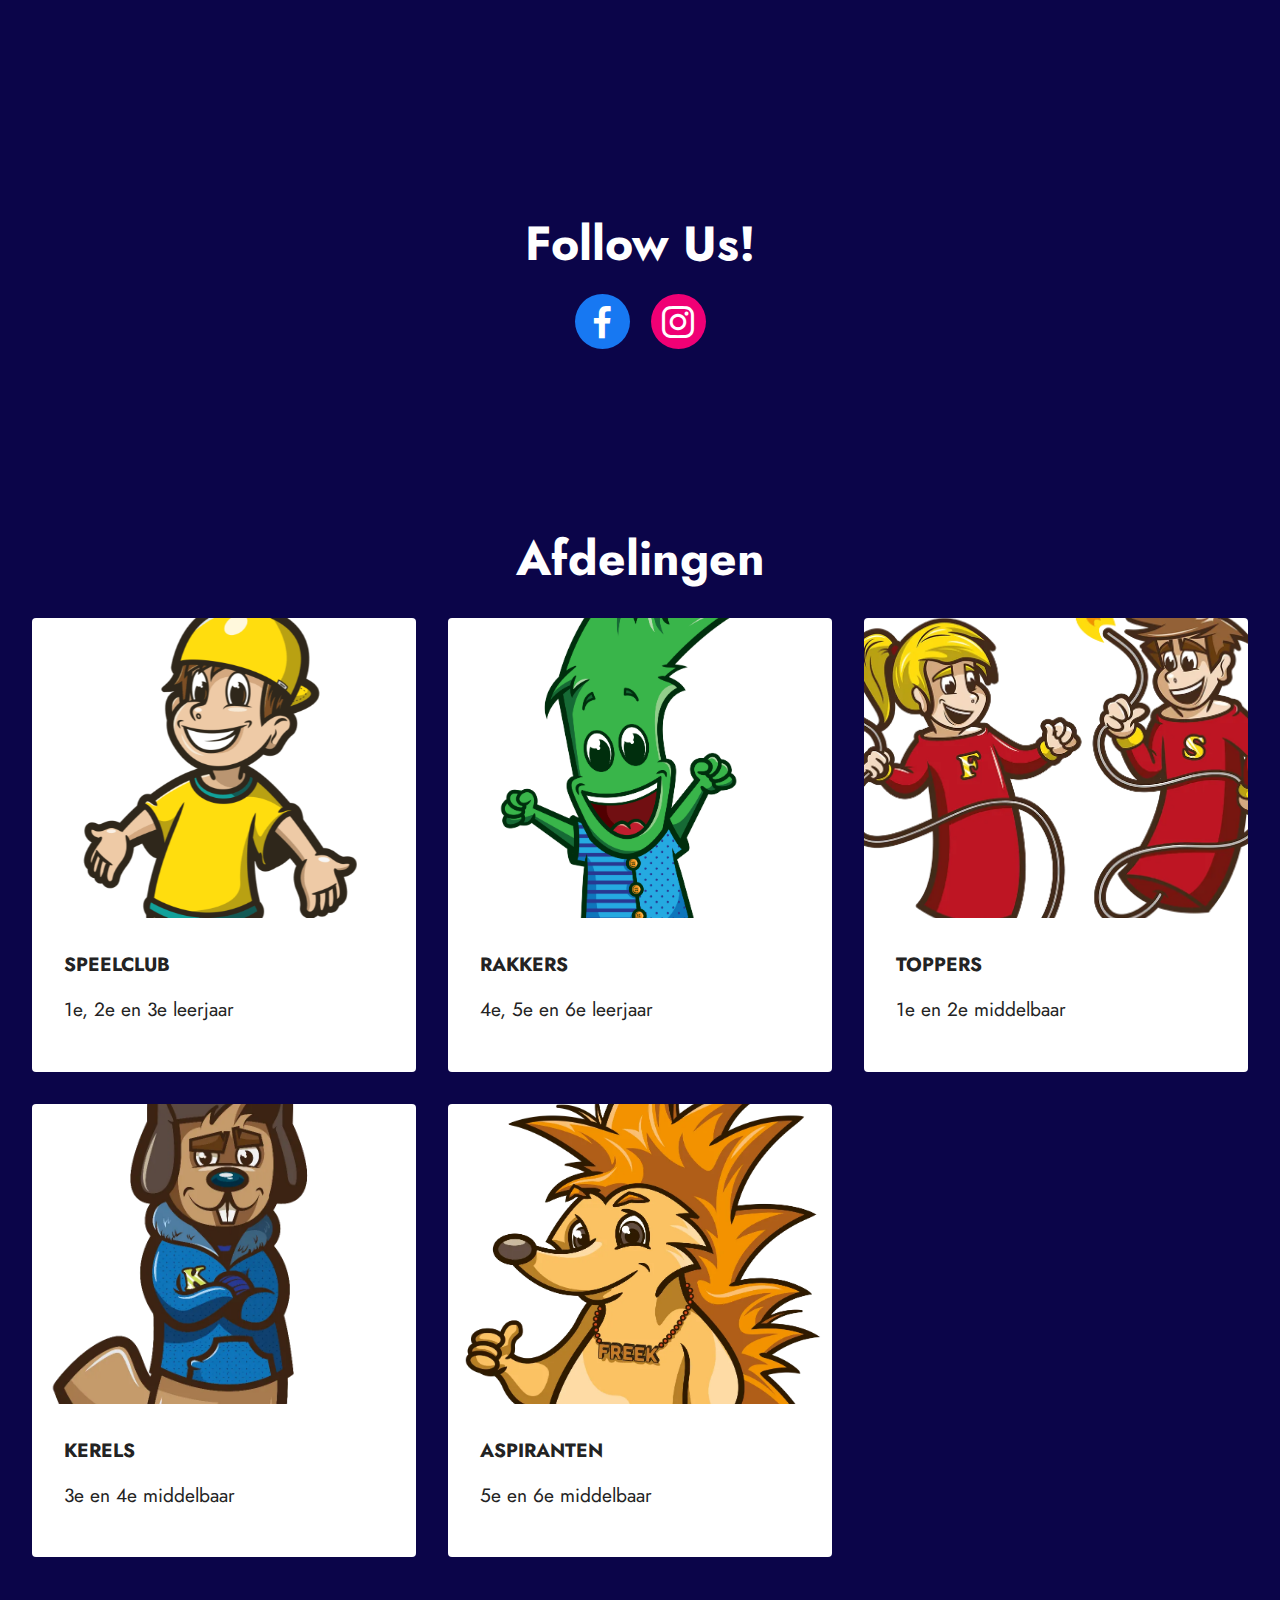
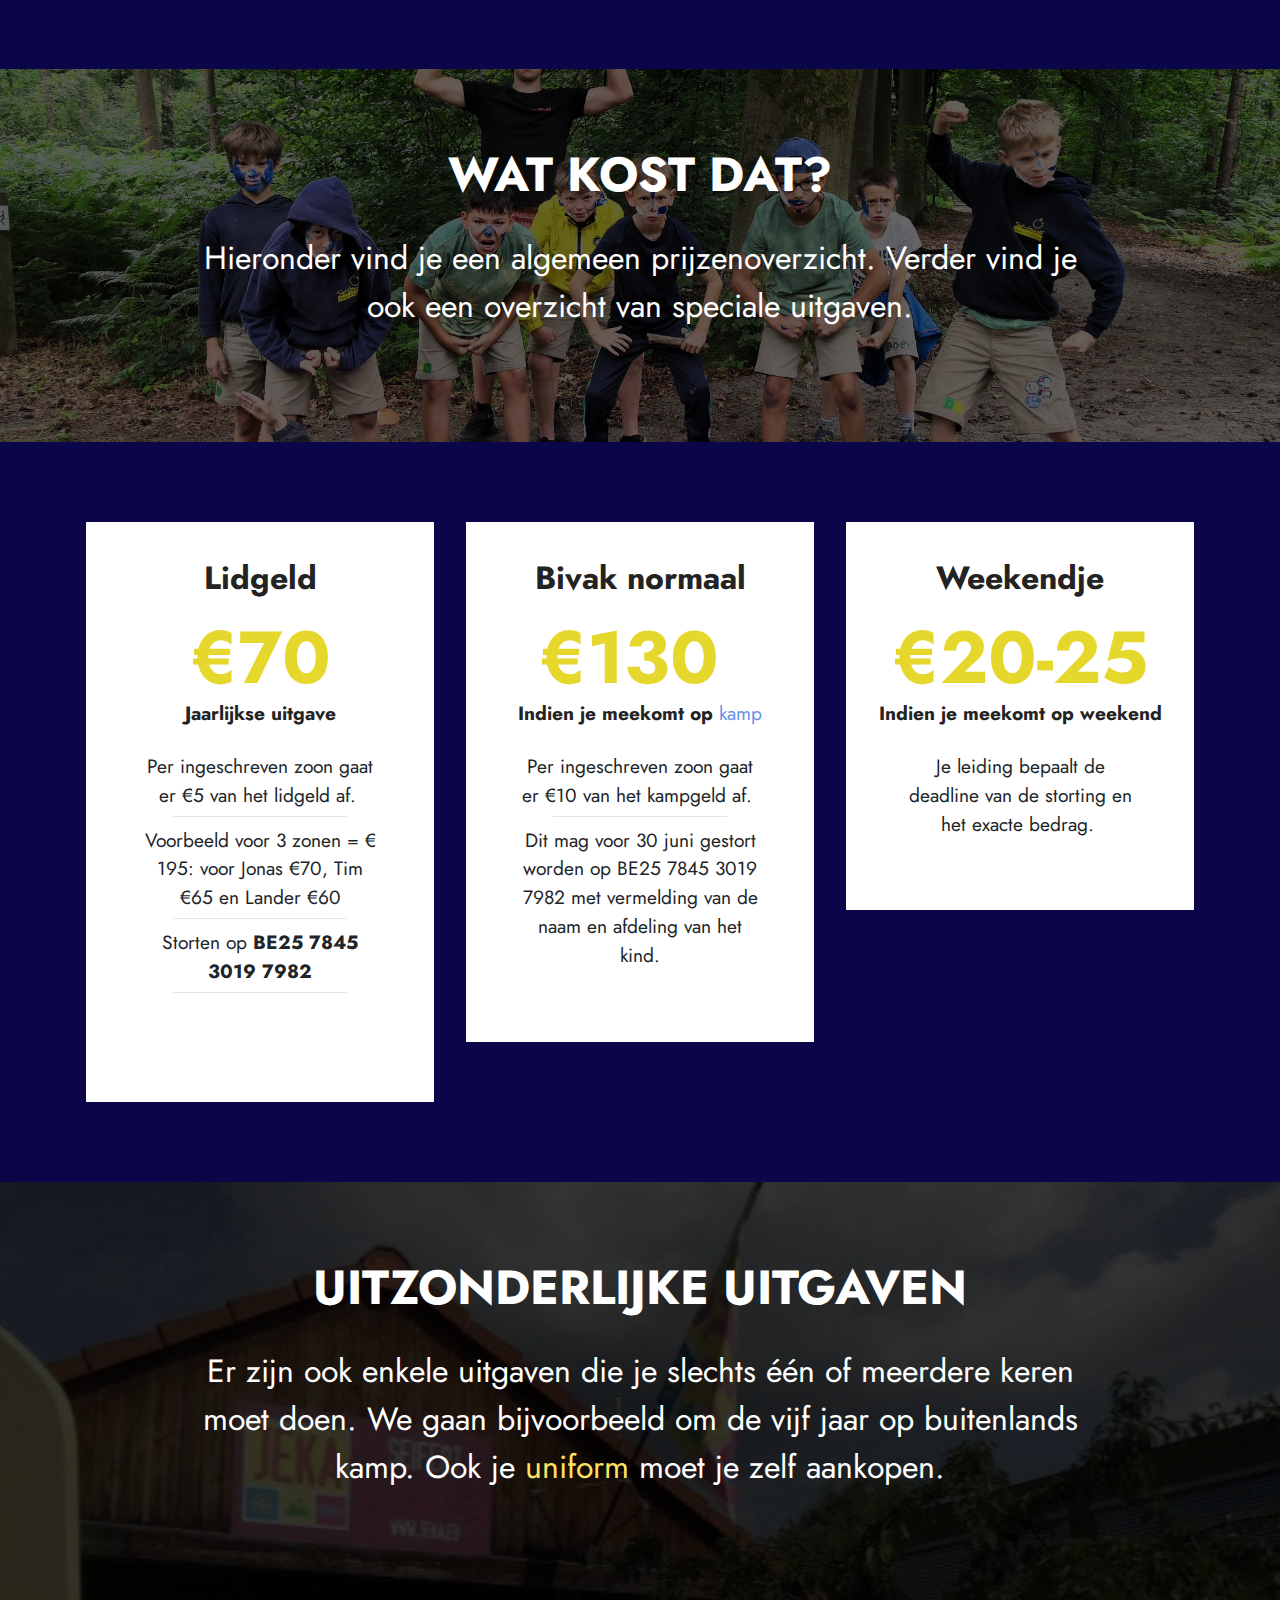
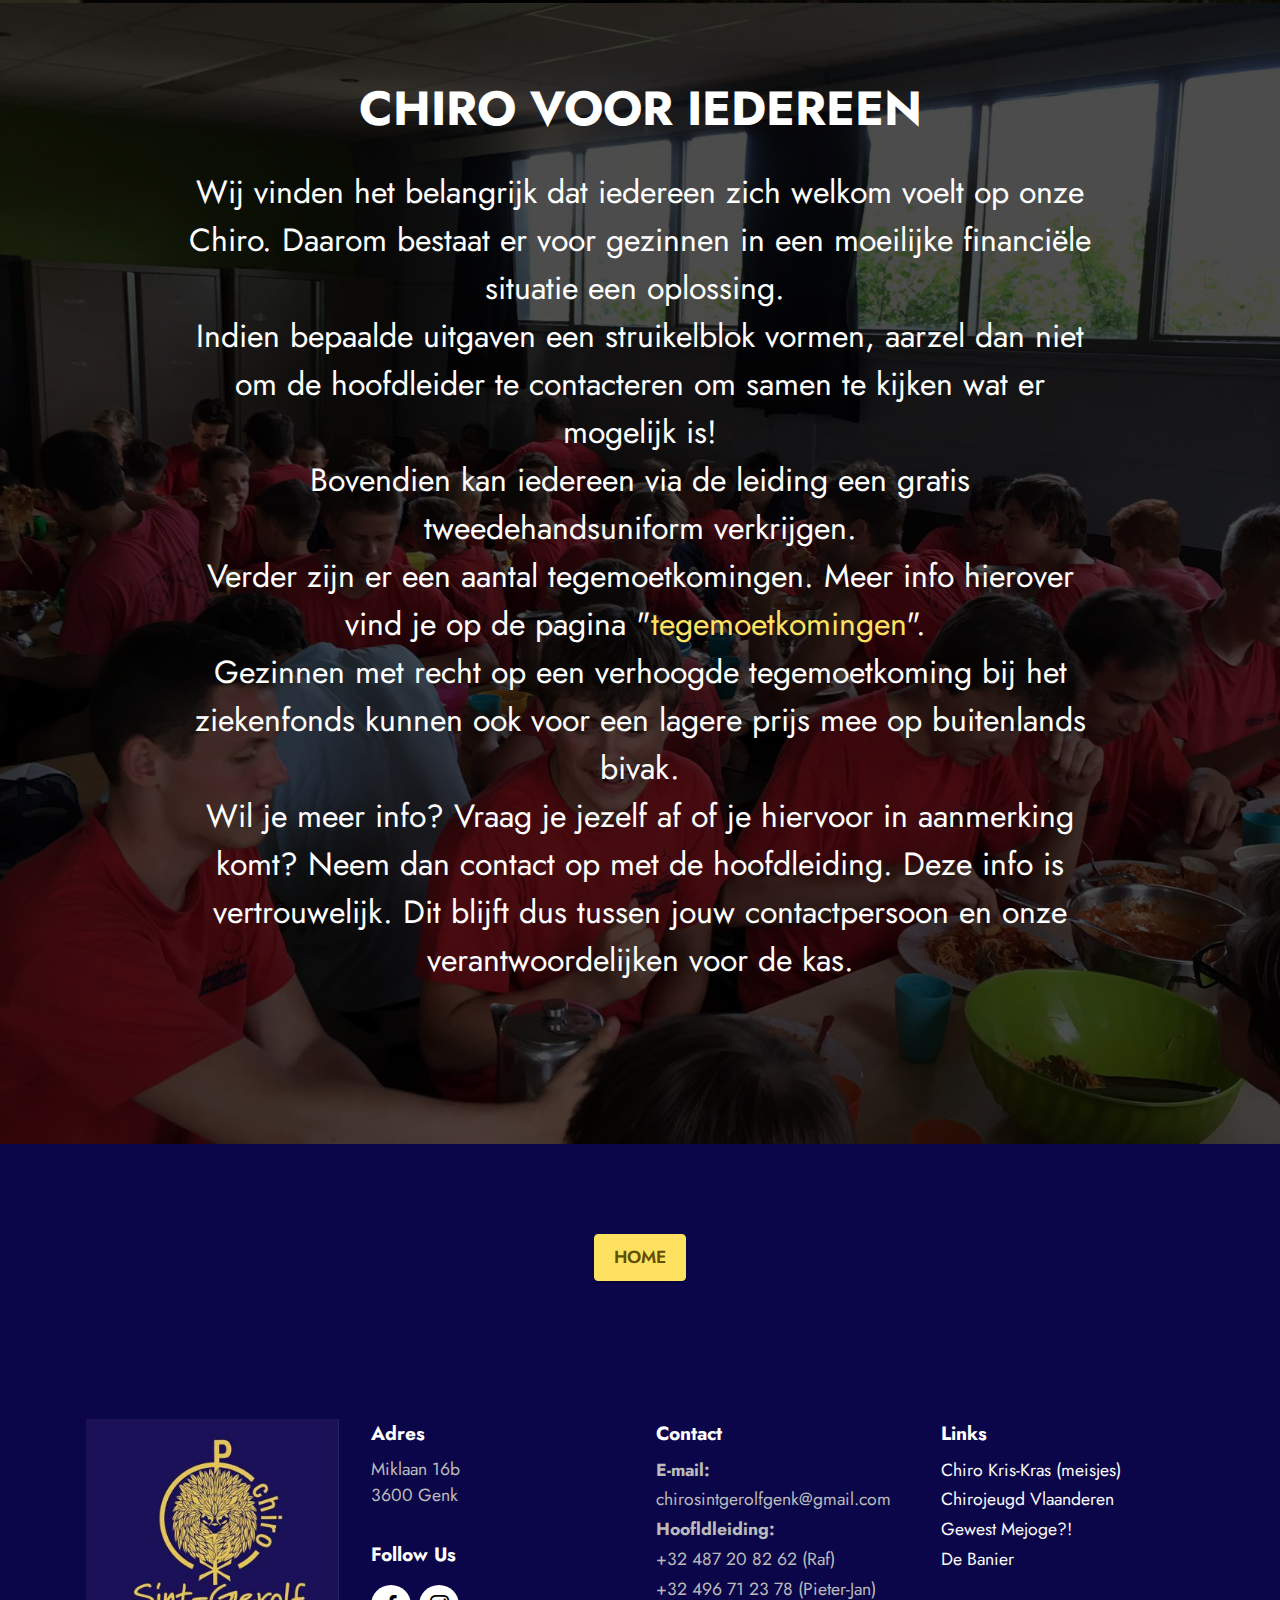
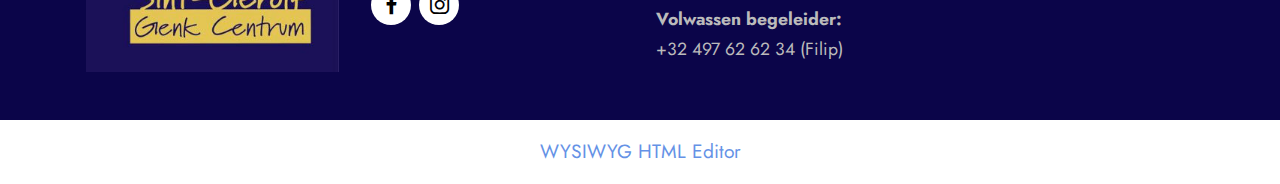
==== commit 0f4e5f3c: "create github pages" ====
--- a/info.html
+++ b/info.html
@@ -450,7 +450,7 @@
             
         </div>
     </div>
-</section><section class="display-7" style="padding: 0;align-items: center;justify-content: center;flex-wrap: wrap;    align-content: center;display: flex;position: relative;height: 4rem;"><a href="https://mobiri.se/2869920" style="flex: 1 1;height: 4rem;position: absolute;width: 100%;z-index: 1;"><img alt="" style="height: 4rem;" src="[data-uri]"></a><p style="margin: 0;text-align: center;" class="display-7">&#8204;</p><a style="z-index:1" href="https://mobirise.com/html-editor.html">HTML Editor</a></section><script src="assets/bootstrap/js/bootstrap.bundle.min.js"></script>  <script src="assets/smoothscroll/smooth-scroll.js"></script>  <script src="assets/ytplayer/index.js"></script>  <script src="assets/dropdown/js/navbar-dropdown.js"></script>  <script src="assets/theme/js/script.js"></script>  
+</section><section class="display-7" style="padding: 0;align-items: center;justify-content: center;flex-wrap: wrap;    align-content: center;display: flex;position: relative;height: 4rem;"><a href="https://mobiri.se/2869920" style="flex: 1 1;height: 4rem;position: absolute;width: 100%;z-index: 1;"><img alt="" style="height: 4rem;" src="[data-uri]"></a><p style="margin: 0;text-align: center;" class="display-7">&#8204;</p><a style="z-index:1" href="https://mobirise.com/html-editor.html">WYSIWYG HTML Editor</a></section><script src="assets/bootstrap/js/bootstrap.bundle.min.js"></script>  <script src="assets/smoothscroll/smooth-scroll.js"></script>  <script src="assets/ytplayer/index.js"></script>  <script src="assets/dropdown/js/navbar-dropdown.js"></script>  <script src="assets/theme/js/script.js"></script>  
   
   
 </body>
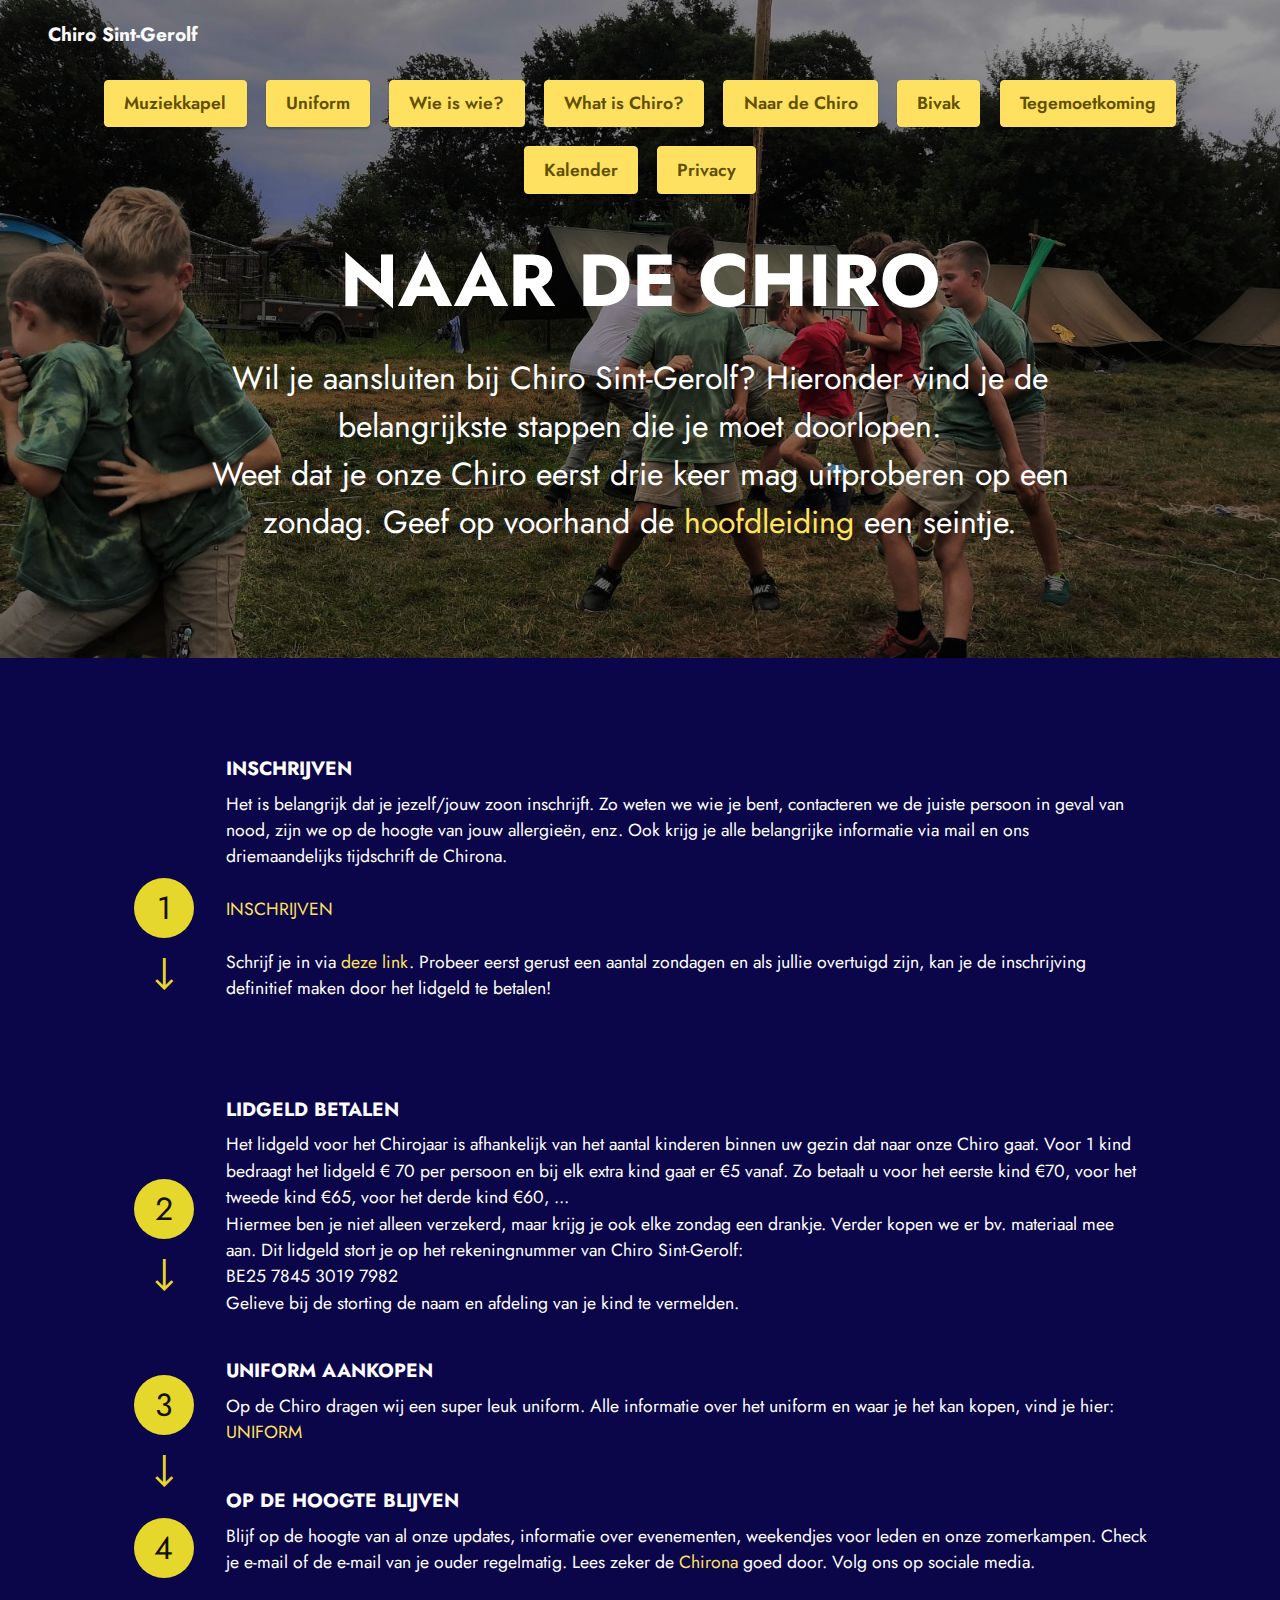
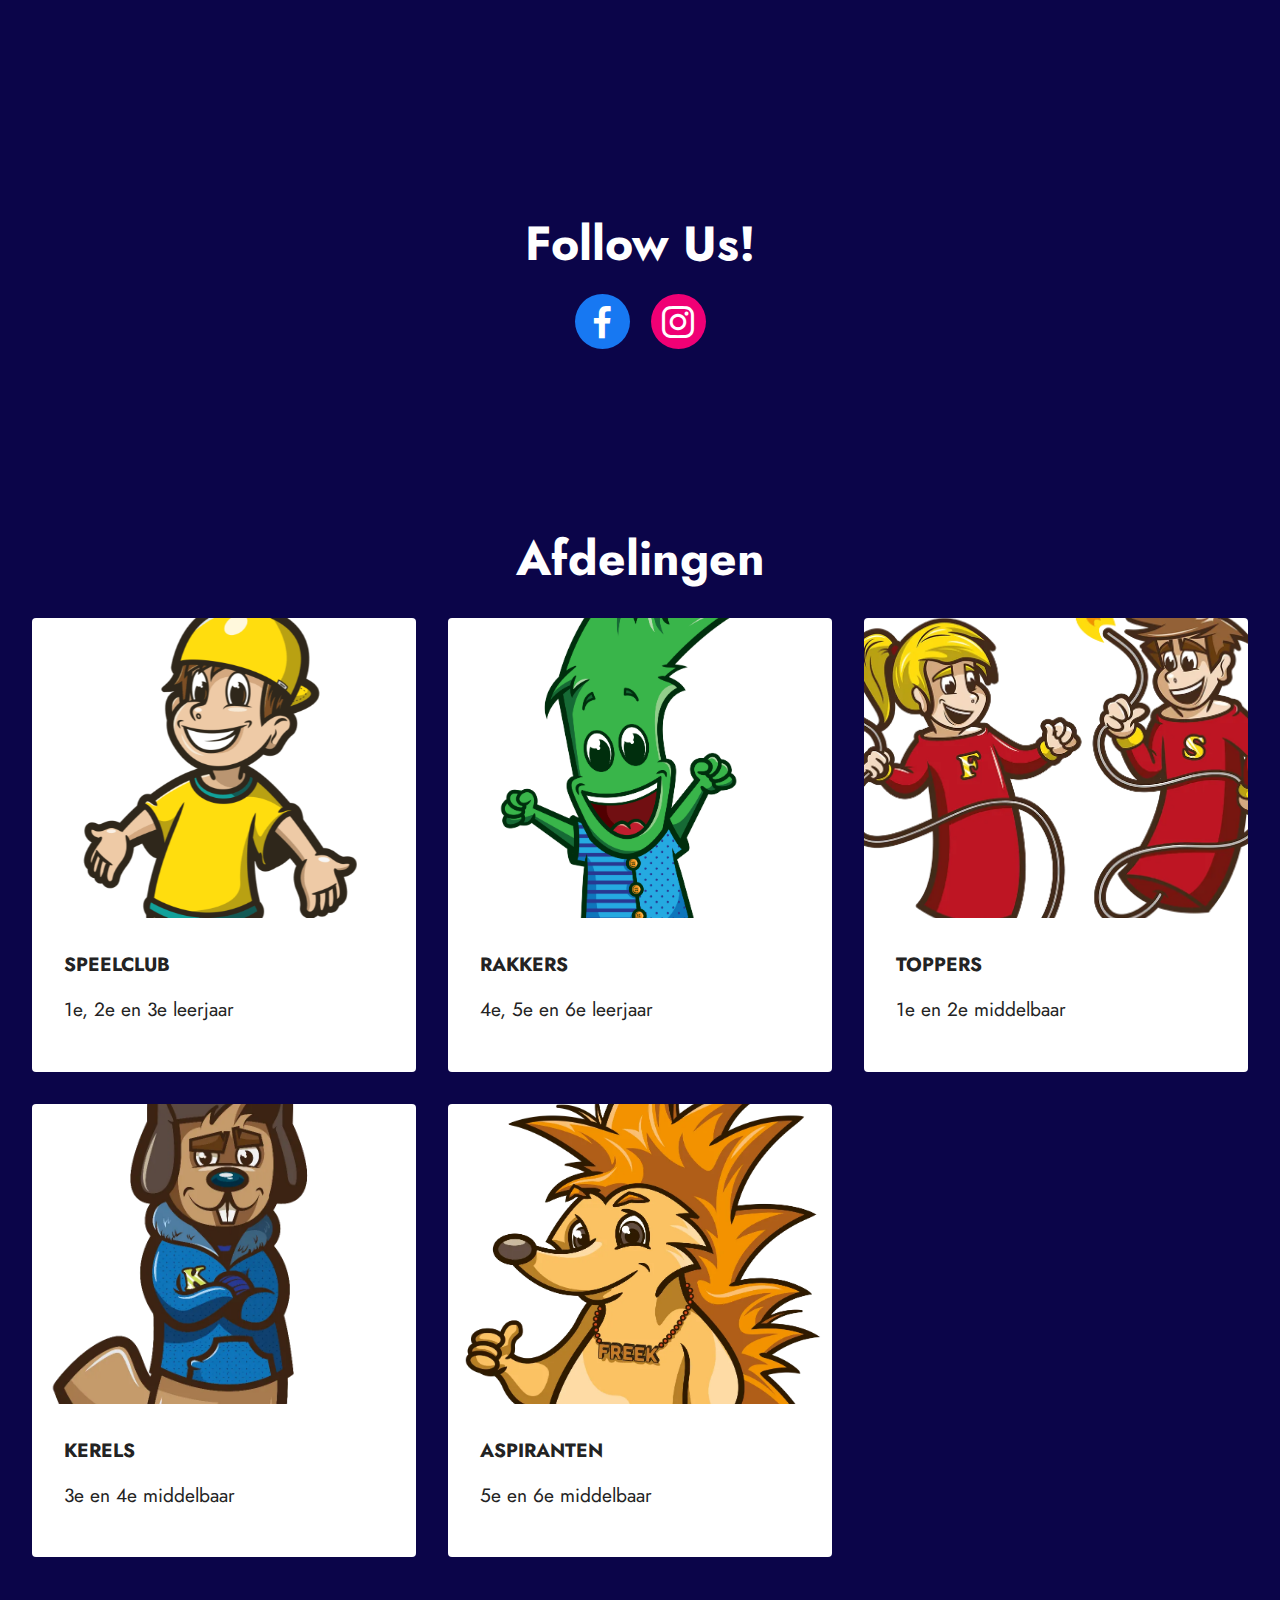
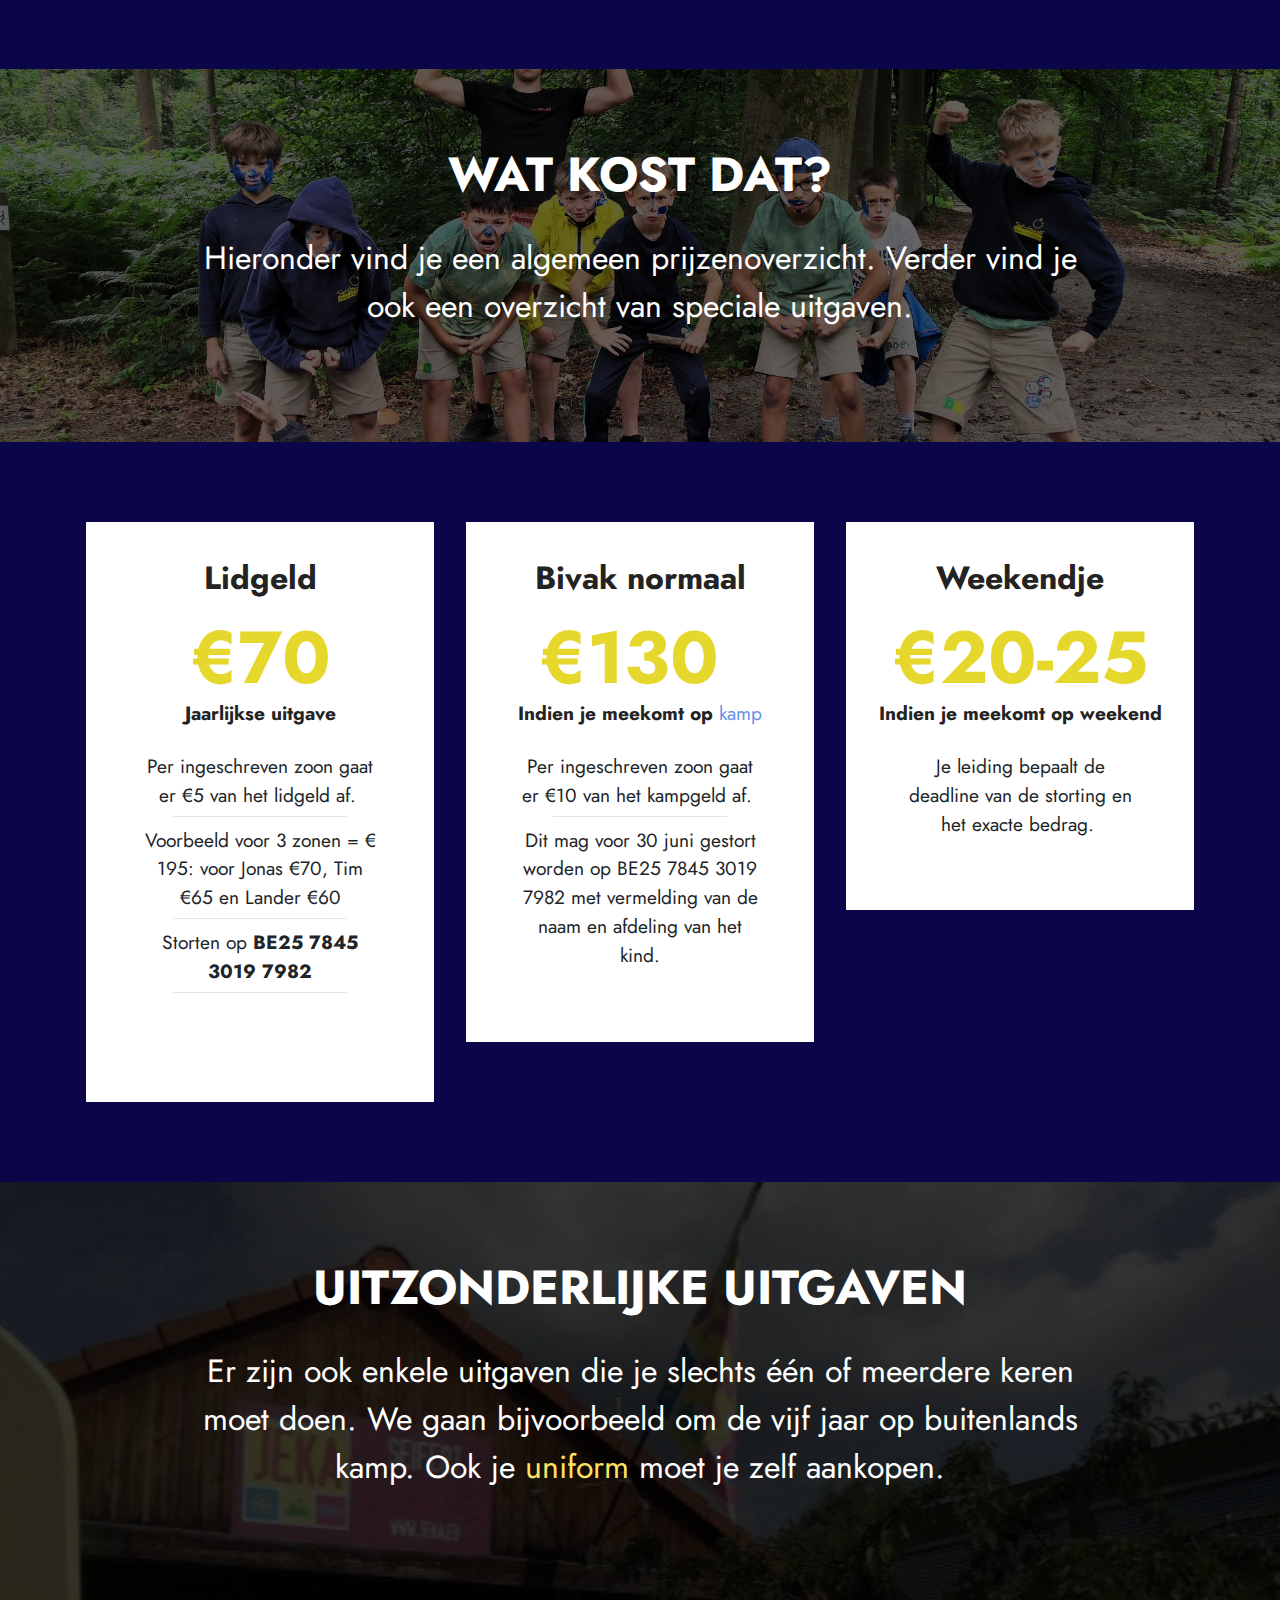
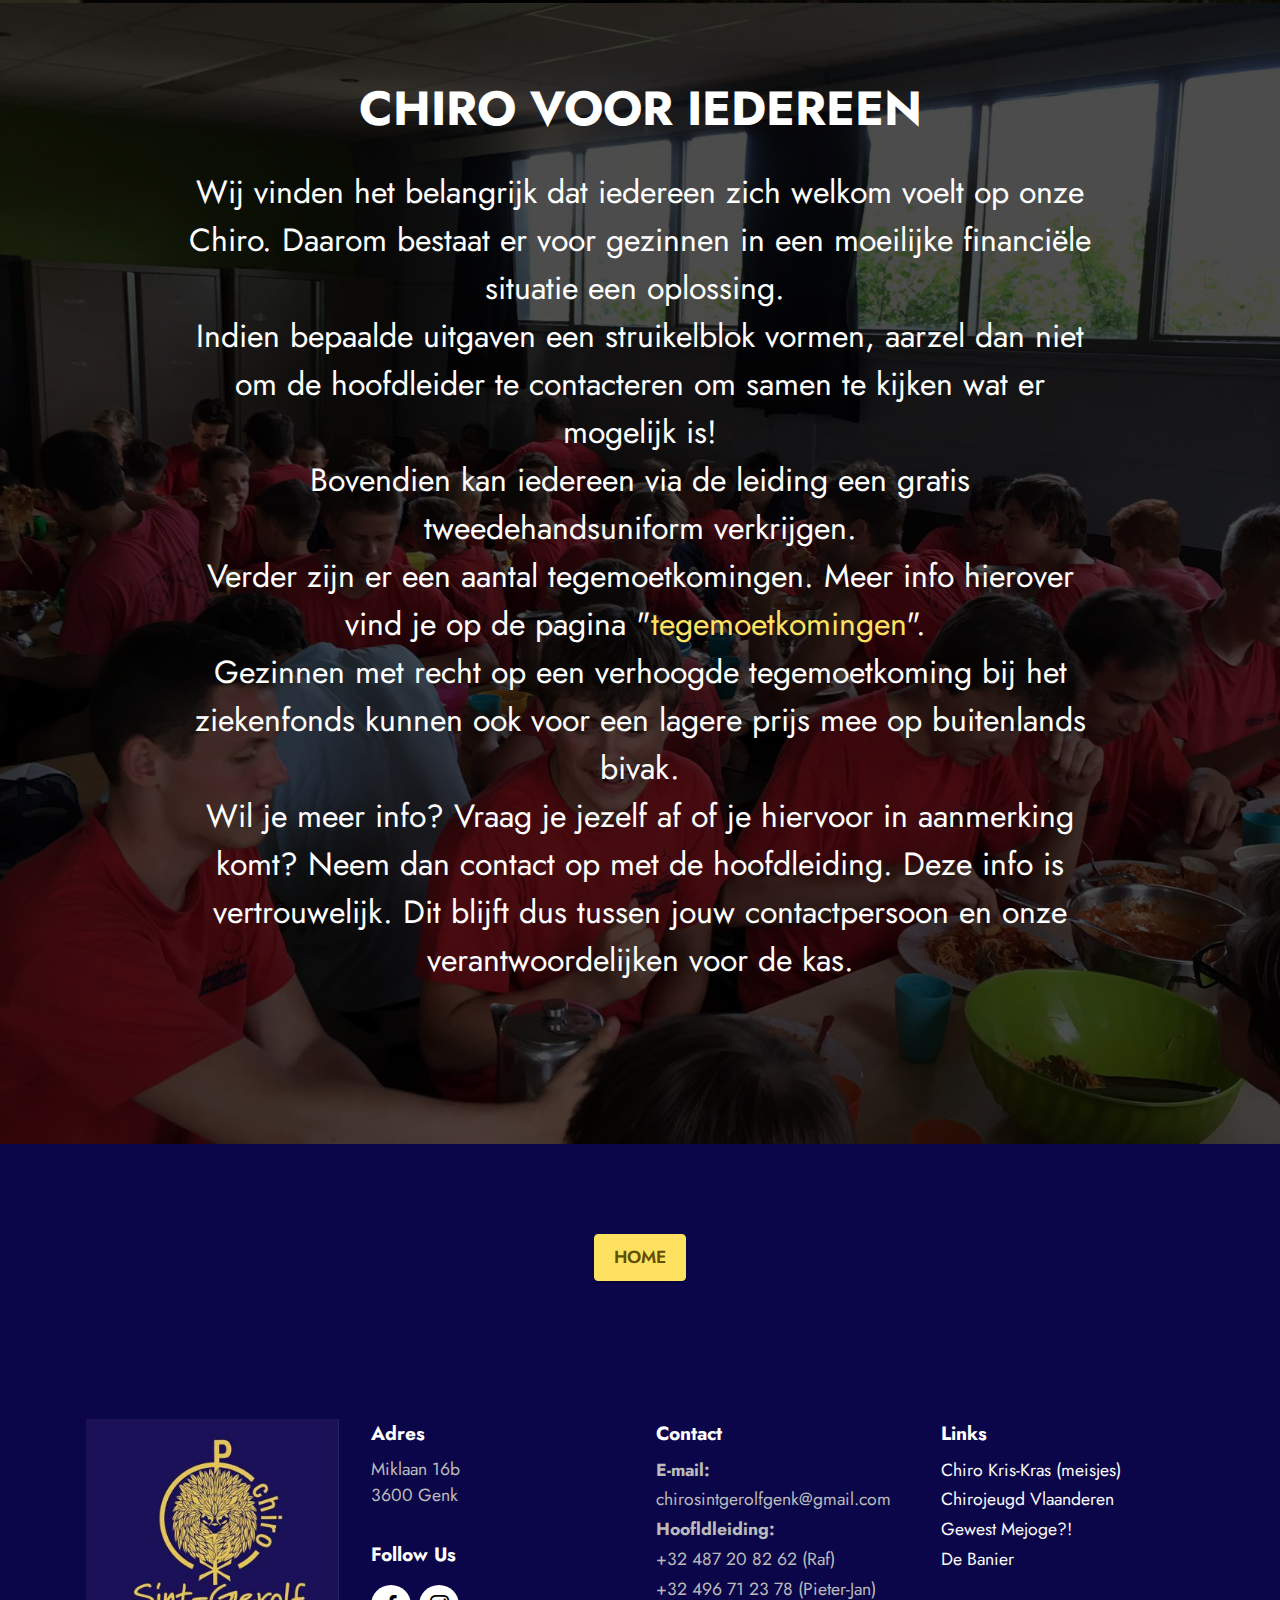
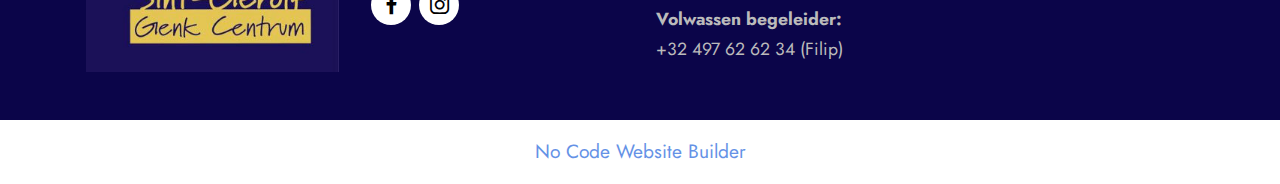
==== commit c5b260cb: "create github pages" ====
--- a/info.html
+++ b/info.html
@@ -450,7 +450,7 @@
             
         </div>
     </div>
-</section><section class="display-7" style="padding: 0;align-items: center;justify-content: center;flex-wrap: wrap;    align-content: center;display: flex;position: relative;height: 4rem;"><a href="https://mobiri.se/2869920" style="flex: 1 1;height: 4rem;position: absolute;width: 100%;z-index: 1;"><img alt="" style="height: 4rem;" src="[data-uri]"></a><p style="margin: 0;text-align: center;" class="display-7">&#8204;</p><a style="z-index:1" href="https://mobirise.com/html-editor.html">WYSIWYG HTML Editor</a></section><script src="assets/bootstrap/js/bootstrap.bundle.min.js"></script>  <script src="assets/smoothscroll/smooth-scroll.js"></script>  <script src="assets/ytplayer/index.js"></script>  <script src="assets/dropdown/js/navbar-dropdown.js"></script>  <script src="assets/theme/js/script.js"></script>  
+</section><section class="display-7" style="padding: 0;align-items: center;justify-content: center;flex-wrap: wrap;    align-content: center;display: flex;position: relative;height: 4rem;"><a href="https://mobiri.se/2869920" style="flex: 1 1;height: 4rem;position: absolute;width: 100%;z-index: 1;"><img alt="" style="height: 4rem;" src="[data-uri]"></a><p style="margin: 0;text-align: center;" class="display-7">&#8204;</p><a style="z-index:1" href="https://mobirise.com/builder/no-code-website-builder.html">No Code Website Builder</a></section><script src="assets/bootstrap/js/bootstrap.bundle.min.js"></script>  <script src="assets/smoothscroll/smooth-scroll.js"></script>  <script src="assets/ytplayer/index.js"></script>  <script src="assets/dropdown/js/navbar-dropdown.js"></script>  <script src="assets/theme/js/script.js"></script>  
   
   
 </body>
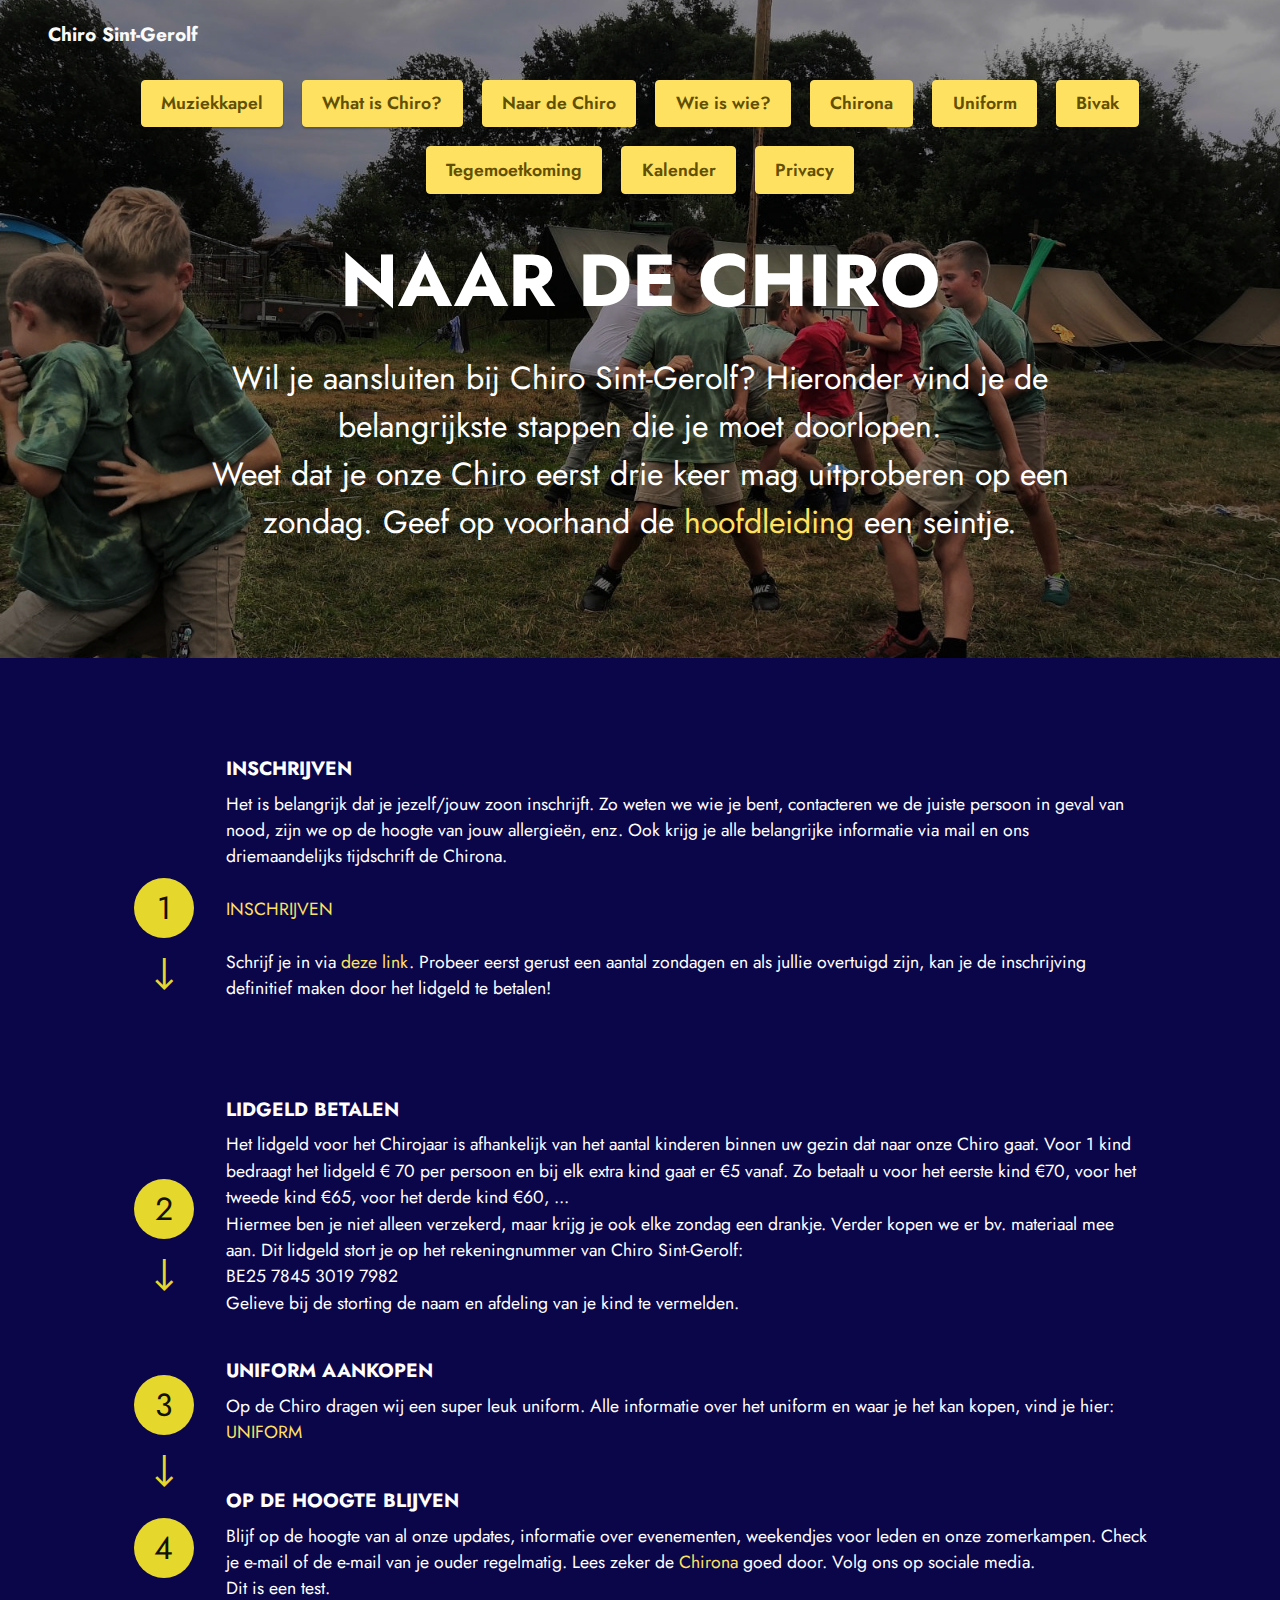
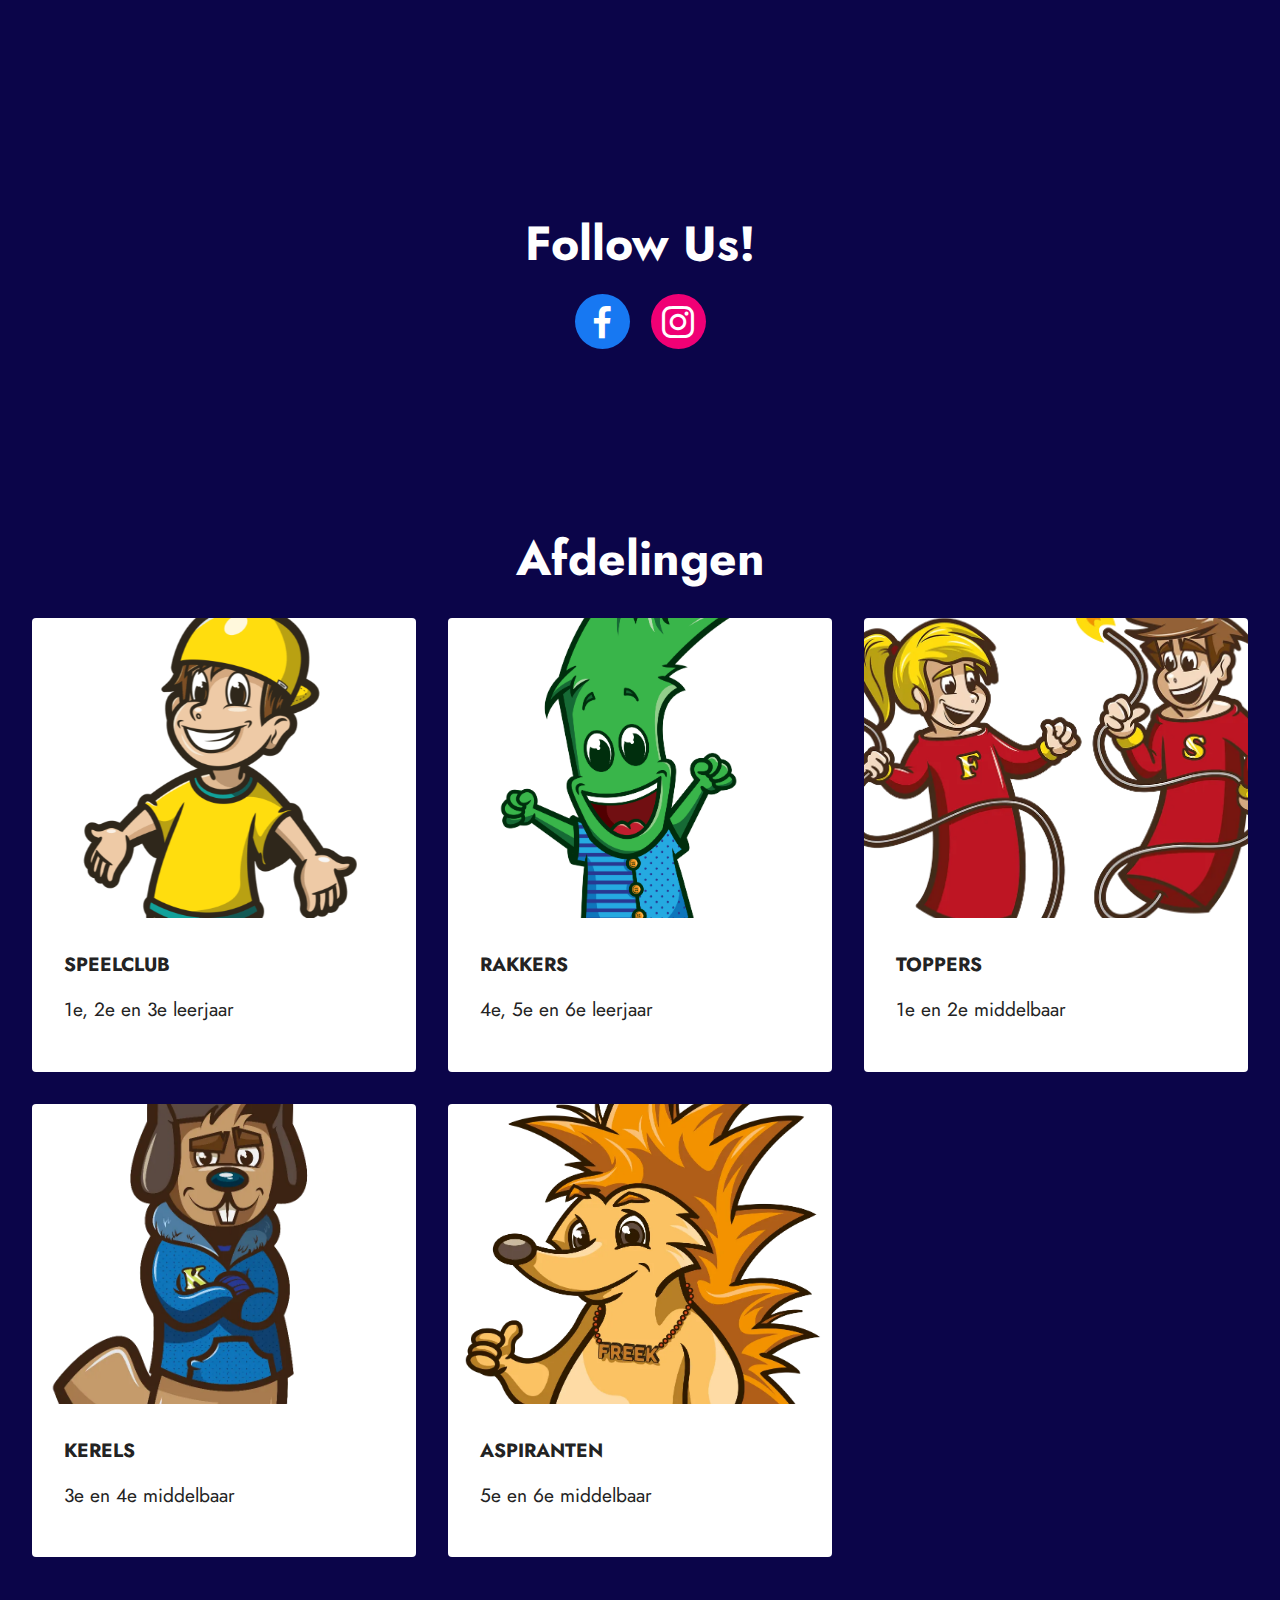
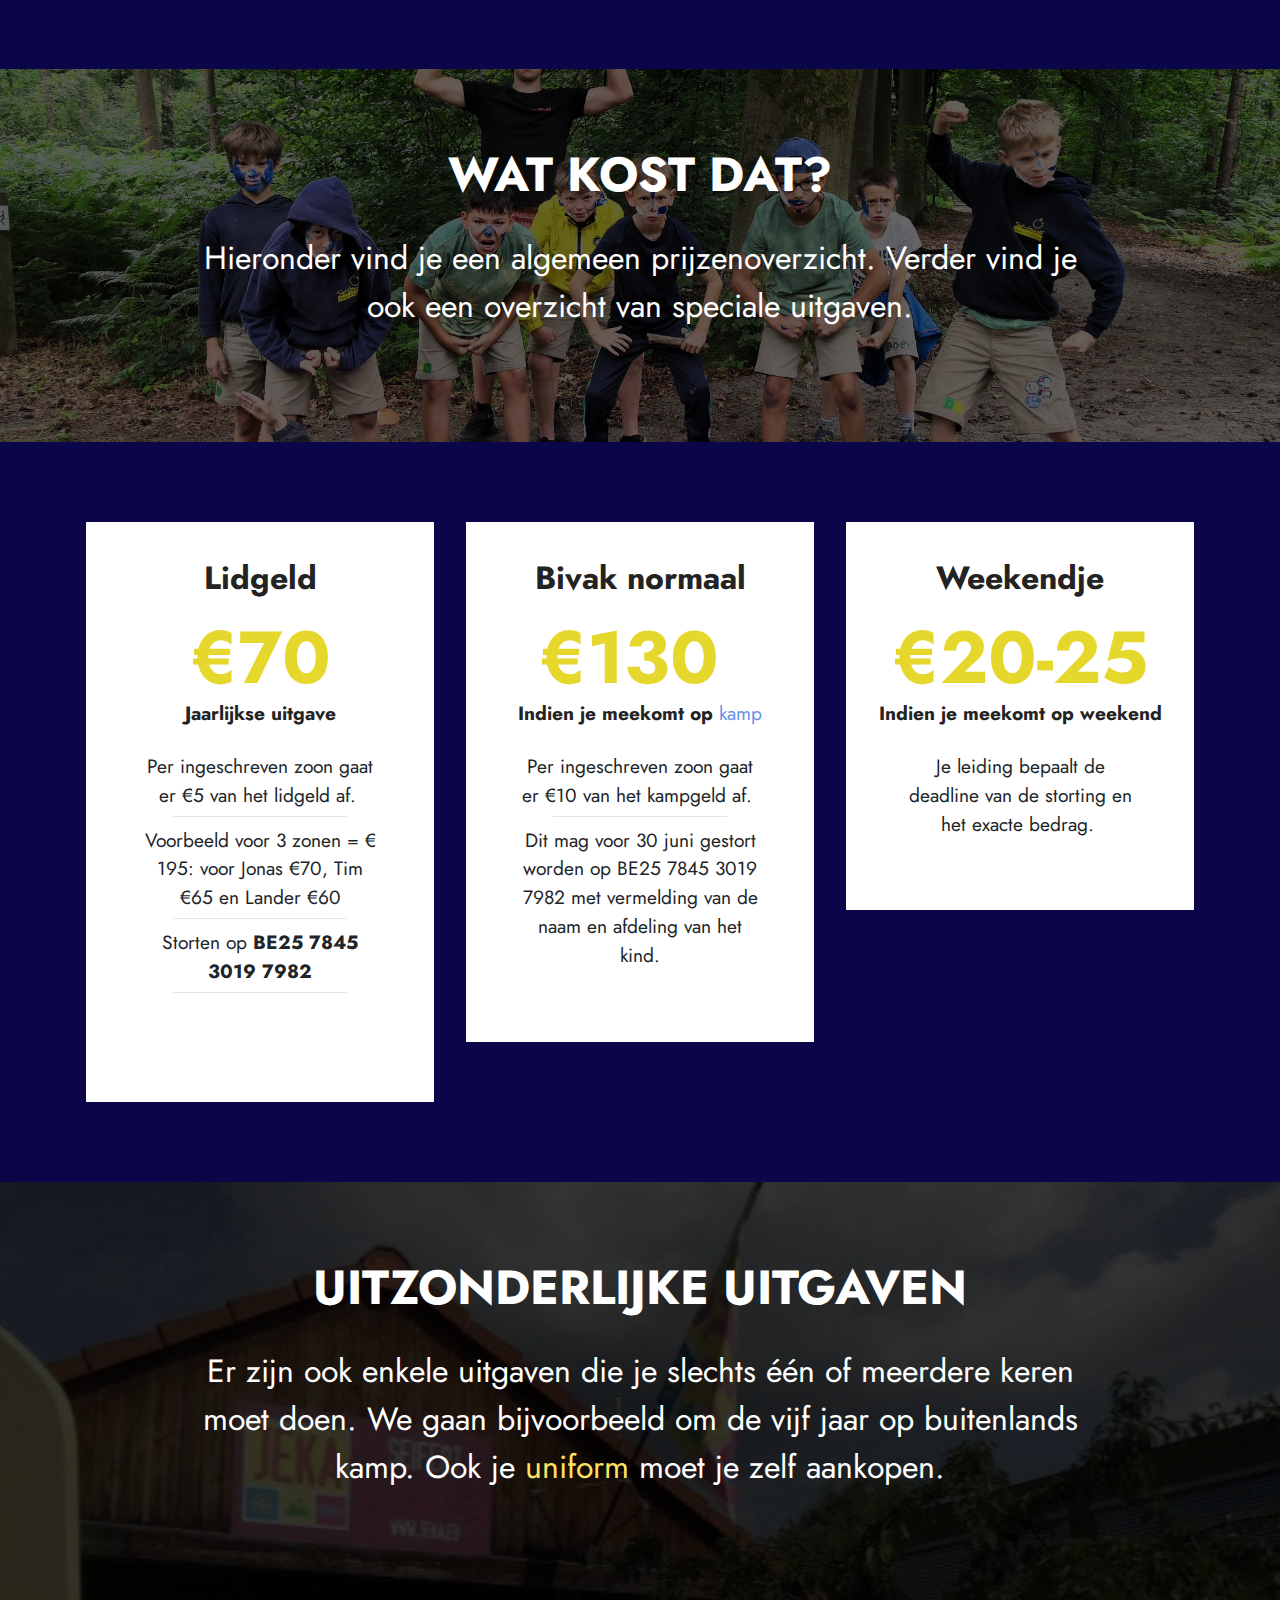
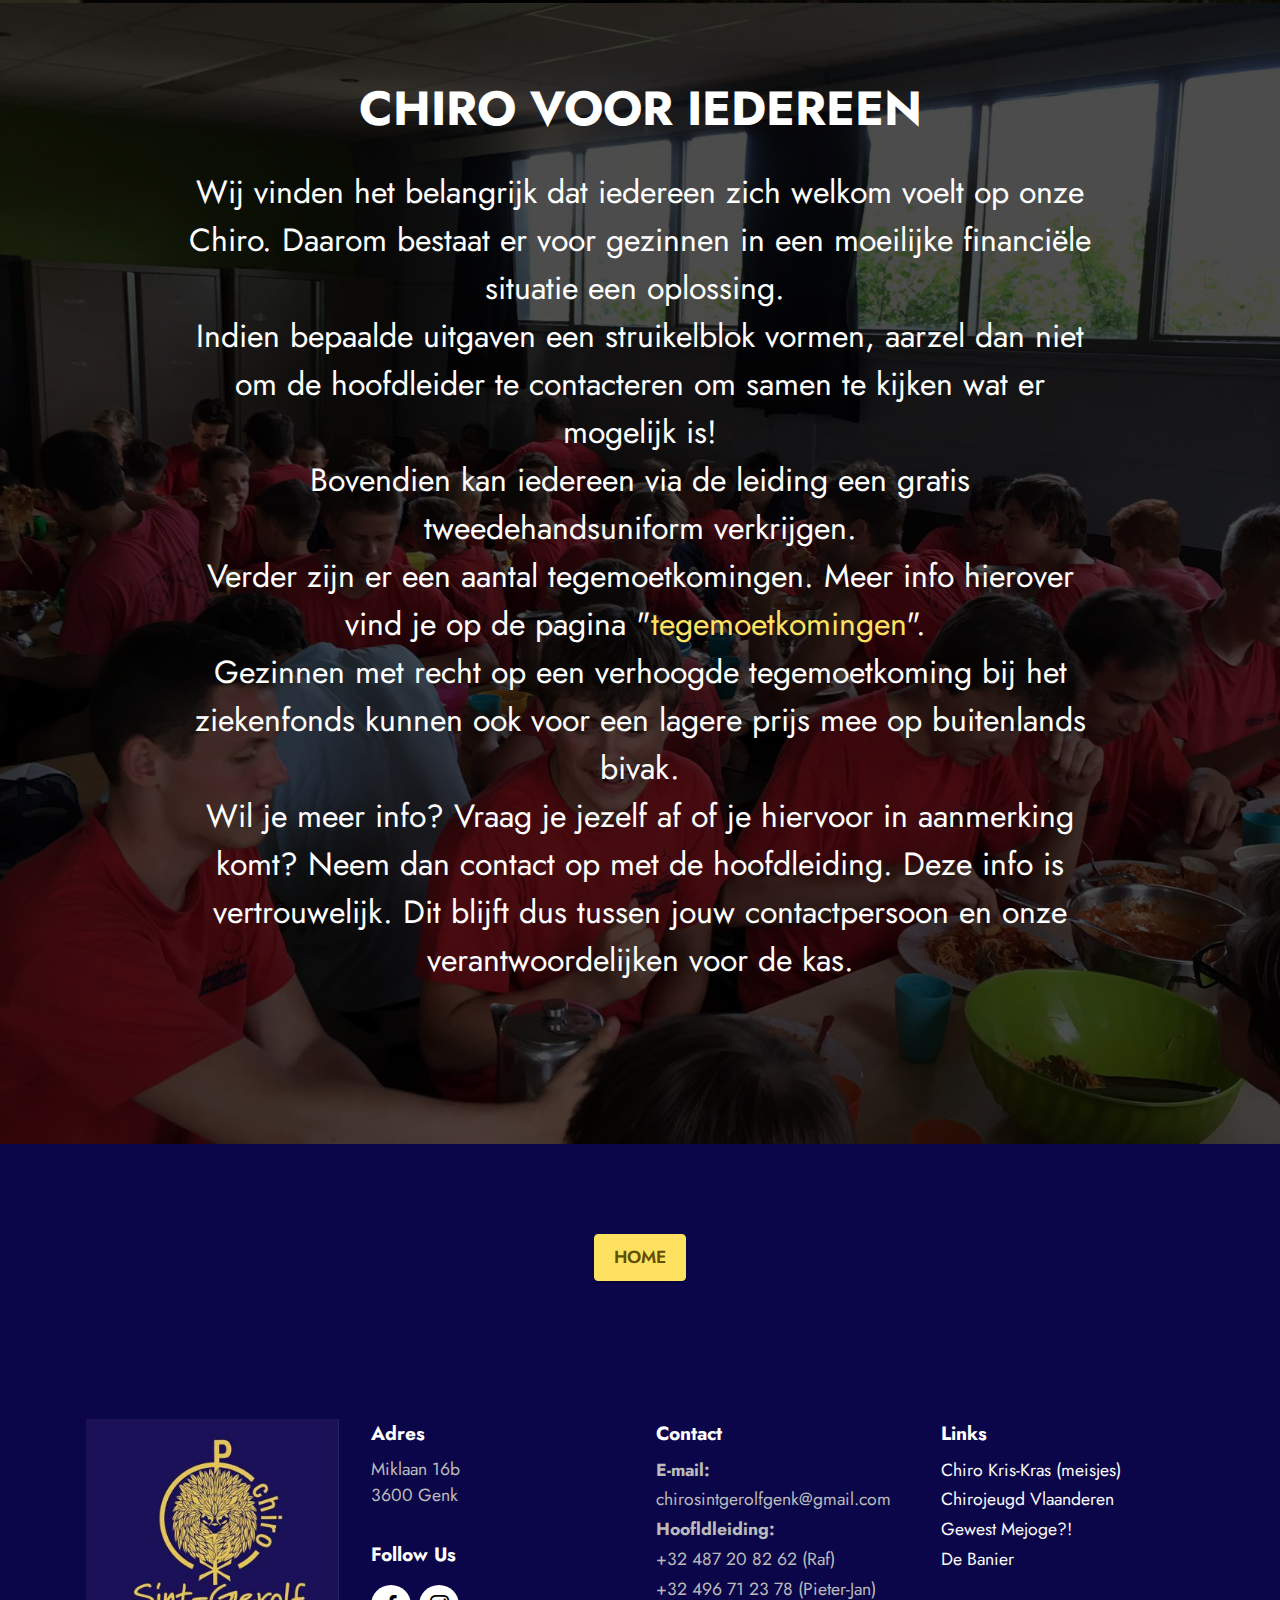
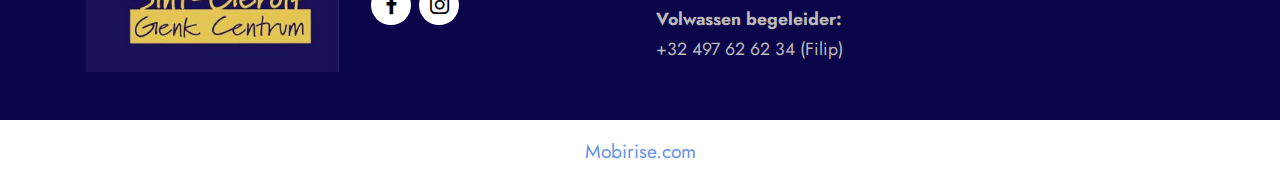
==== commit b76cb0d0: "create github pages" ====
--- a/info.html
+++ b/info.html
@@ -52,12 +52,12 @@
                 
                 
                 <div class="navbar-buttons mbr-section-btn"><a class="btn btn-warning display-4" href="muziekkapel.html">
-                        Muziekkapel</a> <a class="btn btn-warning display-4" href="uniform.html">
-                        Uniform</a> <a class="btn btn-warning display-4" href="leiding.html">
-                        Wie is wie?</a> <a class="btn btn-warning display-4" href="overchiro.html">
-                        What is Chiro?</a> <a class="btn btn-warning display-4" href="info.html">Naar de Chiro</a> <a class="btn btn-warning display-4" href="page9.html">Bivak</a> <a class="btn btn-warning display-4" href="tegemoetkoming.html">
-                        Tegemoetkoming</a> <a class="btn btn-warning display-4" href="kalender.html">
-                        Kalender</a> <a class="btn btn-warning display-4" href="privacy.html">
+                        Muziekkapel</a> <a class="btn btn-warning display-4" href="overchiro.html">
+                        What is Chiro?</a> <a class="btn btn-warning display-4" href="info.html">Naar de Chiro</a> <a class="btn btn-warning display-4" href="leiding.html">
+                        Wie is wie?</a> <a class="btn btn-warning display-4" href="page10.html">Chirona</a> <a class="btn btn-warning display-4" href="uniform.html">
+                        Uniform</a>       <a class="btn btn-warning display-4" href="page9.html">Bivak</a>  <a class="btn btn-warning display-4" href="tegemoetkoming.html">
+                        Tegemoetkoming</a>  <a class="btn btn-warning display-4" href="kalender.html">
+                        Kalender</a>  <a class="btn btn-warning display-4" href="privacy.html">
                         Privacy</a></div>
             </div>
         </div>
@@ -131,7 +131,7 @@
                         <h4 class="icon-title card-title mbr-black mbr-fonts-style display-7">
                             <strong>OP DE HOOGTE BLIJVEN</strong></h4>
                         <h5 class="icon-text mbr-black mbr-fonts-style display-4">Blijf op de hoogte van al onze updates, informatie over evenementen, weekendjes voor leden en onze zomerkampen. Check je e-mail of de e-mail van je ouder regelmatig. Lees zeker de <a href="https://issuu.com/chiro_sint_gerolf_genk" class="text-warning">Chirona</a> goed door. Volg ons op sociale media. 
-<div><br></div></h5>
+<div>Dit is een test.</div></h5>
                     </div>
                 </div>
                 
@@ -450,7 +450,7 @@
             
         </div>
     </div>
-</section><section class="display-7" style="padding: 0;align-items: center;justify-content: center;flex-wrap: wrap;    align-content: center;display: flex;position: relative;height: 4rem;"><a href="https://mobiri.se/2869920" style="flex: 1 1;height: 4rem;position: absolute;width: 100%;z-index: 1;"><img alt="" style="height: 4rem;" src="[data-uri]"></a><p style="margin: 0;text-align: center;" class="display-7">&#8204;</p><a style="z-index:1" href="https://mobirise.com/builder/no-code-website-builder.html">No Code Website Builder</a></section><script src="assets/bootstrap/js/bootstrap.bundle.min.js"></script>  <script src="assets/smoothscroll/smooth-scroll.js"></script>  <script src="assets/ytplayer/index.js"></script>  <script src="assets/dropdown/js/navbar-dropdown.js"></script>  <script src="assets/theme/js/script.js"></script>  
+</section><section class="display-7" style="padding: 0;align-items: center;justify-content: center;flex-wrap: wrap;    align-content: center;display: flex;position: relative;height: 4rem;"><a href="https://mobiri.se/2869920" style="flex: 1 1;height: 4rem;position: absolute;width: 100%;z-index: 1;"><img alt="" style="height: 4rem;" src="[data-uri]"></a><p style="margin: 0;text-align: center;" class="display-7">&#8204;</p><a style="z-index:1" href="https://mobirise.com">Mobirise.com </a></section><script src="assets/bootstrap/js/bootstrap.bundle.min.js"></script>  <script src="assets/smoothscroll/smooth-scroll.js"></script>  <script src="assets/ytplayer/index.js"></script>  <script src="assets/dropdown/js/navbar-dropdown.js"></script>  <script src="assets/theme/js/script.js"></script>  
   
   
 </body>
--- a/assets/mobirise/css/mbr-additional.css
+++ b/assets/mobirise/css/mbr-additional.css
@@ -6264,3 +6264,471 @@
     margin-top: 0 !important;
   }
 }
+.cid-uianUWYtmP .navbar-dropdown {
+  position: relative !important;
+}
+.cid-uianUWYtmP .navbar-dropdown {
+  position: absolute !important;
+}
+.cid-uianUWYtmP .dropdown-item:before {
+  font-family: Moririse2 !important;
+  content: "\e966";
+  display: inline-block;
+  width: 0;
+  position: absolute;
+  left: 1rem;
+  top: 0.5rem;
+  margin-right: 0.5rem;
+  line-height: 1;
+  font-size: inherit;
+  vertical-align: middle;
+  text-align: center;
+  overflow: hidden;
+  transform: scale(0, 1);
+  transition: all 0.25s ease-in-out;
+}
+.cid-uianUWYtmP .dropdown-menu {
+  padding: 0;
+  border-radius: 4px;
+  box-shadow: 0 1px 3px 0 rgba(0, 0, 0, 0.1);
+}
+.cid-uianUWYtmP .dropdown-item {
+  border-bottom: 1px solid #e6e6e6;
+}
+.cid-uianUWYtmP .dropdown-item:hover,
+.cid-uianUWYtmP .dropdown-item:focus {
+  background: #6592e6 !important;
+  color: white !important;
+}
+.cid-uianUWYtmP .dropdown-item:first-child {
+  border-top-left-radius: 4px;
+  border-top-right-radius: 4px;
+}
+.cid-uianUWYtmP .dropdown-item:last-child {
+  border-bottom: none;
+  border-bottom-left-radius: 4px;
+  border-bottom-right-radius: 4px;
+}
+.cid-uianUWYtmP .nav-dropdown .link {
+  padding: 0 0.3em !important;
+  margin: 0.667em 1em !important;
+}
+.cid-uianUWYtmP .nav-dropdown .link.dropdown-toggle::after {
+  margin-left: 0.5rem;
+  margin-top: 0.2rem;
+}
+.cid-uianUWYtmP .nav-link {
+  position: relative;
+}
+.cid-uianUWYtmP .container {
+  display: flex;
+  margin: auto;
+}
+.cid-uianUWYtmP .iconfont-wrapper {
+  color: #ffe161 !important;
+  font-size: 1.5rem;
+  padding-right: 0.5rem;
+}
+.cid-uianUWYtmP .dropdown-menu,
+.cid-uianUWYtmP .navbar.opened {
+  background: #21196c !important;
+}
+.cid-uianUWYtmP .nav-item:focus,
+.cid-uianUWYtmP .nav-link:focus {
+  outline: none;
+}
+.cid-uianUWYtmP .dropdown .dropdown-menu .dropdown-item {
+  width: auto;
+  transition: all 0.25s ease-in-out;
+}
+.cid-uianUWYtmP .dropdown .dropdown-menu .dropdown-item::after {
+  right: 0.5rem;
+}
+.cid-uianUWYtmP .dropdown .dropdown-menu .dropdown-item .mbr-iconfont {
+  margin-right: 0.5rem;
+  vertical-align: sub;
+}
+.cid-uianUWYtmP .dropdown .dropdown-menu .dropdown-item .mbr-iconfont:before {
+  display: inline-block;
+  transform: scale(1, 1);
+  transition: all 0.25s ease-in-out;
+}
+.cid-uianUWYtmP .collapsed .dropdown-menu .dropdown-item:before {
+  display: none;
+}
+.cid-uianUWYtmP .collapsed .dropdown .dropdown-menu .dropdown-item {
+  padding: 0.235em 1.5em 0.235em 1.5em !important;
+  transition: none;
+  margin: 0 !important;
+}
+.cid-uianUWYtmP .navbar {
+  min-height: 70px;
+  transition: all 0.3s;
+  border-bottom: 1px solid transparent;
+  background: rgba(33, 25, 108, 0);
+}
+.cid-uianUWYtmP .navbar.opened {
+  transition: all 0.3s;
+}
+.cid-uianUWYtmP .navbar .dropdown-item {
+  padding: 0.5rem 1.8rem;
+}
+.cid-uianUWYtmP .navbar .navbar-logo img {
+  width: auto;
+}
+.cid-uianUWYtmP .navbar .navbar-collapse {
+  justify-content: flex-end;
+  z-index: 1;
+}
+.cid-uianUWYtmP .navbar.collapsed {
+  justify-content: center;
+}
+.cid-uianUWYtmP .navbar.collapsed .nav-item .nav-link::before {
+  display: none;
+}
+.cid-uianUWYtmP .navbar.collapsed.opened .dropdown-menu {
+  top: 0;
+}
+.cid-uianUWYtmP .navbar.collapsed .dropdown-menu .dropdown-submenu {
+  left: 0 !important;
+}
+.cid-uianUWYtmP .navbar.collapsed .dropdown-menu .dropdown-item:after {
+  right: auto;
+}
+.cid-uianUWYtmP .navbar.collapsed .dropdown-menu .dropdown-toggle[data-toggle="dropdown-submenu"]:after {
+  margin-left: 0.5rem;
+  margin-top: 0.2rem;
+  border-top: 0.35em solid;
+  border-right: 0.35em solid transparent;
+  border-left: 0.35em solid transparent;
+  border-bottom: 0;
+  top: 41%;
+}
+.cid-uianUWYtmP .navbar.collapsed ul.navbar-nav li {
+  margin: auto;
+}
+.cid-uianUWYtmP .navbar.collapsed .dropdown-menu .dropdown-item {
+  padding: 0.25rem 1.5rem;
+  text-align: center;
+}
+.cid-uianUWYtmP .navbar.collapsed .icons-menu {
+  padding-left: 0;
+  padding-right: 0;
+  padding-top: 0.5rem;
+  padding-bottom: 0.5rem;
+}
+@media (max-width: 991px) {
+  .cid-uianUWYtmP .navbar .nav-item .nav-link::before {
+    display: none;
+  }
+  .cid-uianUWYtmP .navbar.opened .dropdown-menu {
+    top: 0;
+  }
+  .cid-uianUWYtmP .navbar .dropdown-menu .dropdown-submenu {
+    left: 0 !important;
+  }
+  .cid-uianUWYtmP .navbar .dropdown-menu .dropdown-item:after {
+    right: auto;
+  }
+  .cid-uianUWYtmP .navbar .dropdown-menu .dropdown-toggle[data-toggle="dropdown-submenu"]:after {
+    margin-left: 0.5rem;
+    margin-top: 0.2rem;
+    border-top: 0.35em solid;
+    border-right: 0.35em solid transparent;
+    border-left: 0.35em solid transparent;
+    border-bottom: 0;
+    top: 40%;
+  }
+  .cid-uianUWYtmP .navbar .navbar-logo img {
+    height: 3rem !important;
+  }
+  .cid-uianUWYtmP .navbar ul.navbar-nav li {
+    margin: auto;
+  }
+  .cid-uianUWYtmP .navbar .dropdown-menu .dropdown-item {
+    padding: 0.25rem 1.5rem !important;
+    text-align: center;
+  }
+  .cid-uianUWYtmP .navbar .navbar-brand {
+    flex-shrink: initial;
+    flex-basis: auto;
+    word-break: break-word;
+    padding-right: 2rem;
+  }
+  .cid-uianUWYtmP .navbar .navbar-toggler {
+    flex-basis: auto;
+  }
+  .cid-uianUWYtmP .navbar .icons-menu {
+    padding-left: 0;
+    padding-top: 0.5rem;
+    padding-bottom: 0.5rem;
+  }
+}
+.cid-uianUWYtmP .navbar.navbar-short {
+  min-height: 60px;
+}
+.cid-uianUWYtmP .navbar.navbar-short .navbar-logo img {
+  height: 2.5rem !important;
+}
+.cid-uianUWYtmP .navbar.navbar-short .navbar-brand {
+  min-height: 60px;
+  padding: 0;
+}
+.cid-uianUWYtmP .navbar-brand {
+  min-height: 70px;
+  flex-shrink: 0;
+  align-items: center;
+  margin-right: 0;
+  padding: 0;
+  transition: all 0.3s;
+  word-break: break-word;
+  z-index: 1;
+}
+.cid-uianUWYtmP .navbar-brand .navbar-caption {
+  line-height: inherit !important;
+}
+.cid-uianUWYtmP .navbar-brand .navbar-logo a {
+  outline: none;
+}
+.cid-uianUWYtmP .dropdown-item.active,
+.cid-uianUWYtmP .dropdown-item:active {
+  background-color: transparent;
+}
+.cid-uianUWYtmP .navbar-expand-lg .navbar-nav .nav-link {
+  padding: 0;
+}
+.cid-uianUWYtmP .nav-dropdown .link.dropdown-toggle {
+  margin-right: 1.667em;
+}
+.cid-uianUWYtmP .nav-dropdown .link.dropdown-toggle[aria-expanded="true"] {
+  margin-right: 0;
+  padding: 0.667em 1.667em;
+}
+.cid-uianUWYtmP .navbar.navbar-expand-lg .dropdown .dropdown-menu {
+  background: #21196c;
+}
+.cid-uianUWYtmP .navbar.navbar-expand-lg .dropdown .dropdown-menu .dropdown-submenu {
+  margin: 0;
+  left: 100%;
+}
+.cid-uianUWYtmP .navbar .dropdown.open > .dropdown-menu {
+  display: block;
+}
+.cid-uianUWYtmP ul.navbar-nav {
+  flex-wrap: wrap;
+}
+.cid-uianUWYtmP .navbar-buttons {
+  text-align: center;
+  min-width: 170px;
+}
+.cid-uianUWYtmP button.navbar-toggler {
+  outline: none;
+  width: 31px;
+  height: 20px;
+  cursor: pointer;
+  transition: all 0.2s;
+  position: relative;
+  align-self: center;
+}
+.cid-uianUWYtmP button.navbar-toggler .hamburger span {
+  position: absolute;
+  right: 0;
+  width: 30px;
+  height: 2px;
+  border-right: 5px;
+  background-color: #e6d72d;
+}
+.cid-uianUWYtmP button.navbar-toggler .hamburger span:nth-child(1) {
+  top: 0;
+  transition: all 0.2s;
+}
+.cid-uianUWYtmP button.navbar-toggler .hamburger span:nth-child(2) {
+  top: 8px;
+  transition: all 0.15s;
+}
+.cid-uianUWYtmP button.navbar-toggler .hamburger span:nth-child(3) {
+  top: 8px;
+  transition: all 0.15s;
+}
+.cid-uianUWYtmP button.navbar-toggler .hamburger span:nth-child(4) {
+  top: 16px;
+  transition: all 0.2s;
+}
+.cid-uianUWYtmP nav.opened .hamburger span:nth-child(1) {
+  top: 8px;
+  width: 0;
+  opacity: 0;
+  right: 50%;
+  transition: all 0.2s;
+}
+.cid-uianUWYtmP nav.opened .hamburger span:nth-child(2) {
+  transform: rotate(45deg);
+  transition: all 0.25s;
+}
+.cid-uianUWYtmP nav.opened .hamburger span:nth-child(3) {
+  transform: rotate(-45deg);
+  transition: all 0.25s;
+}
+.cid-uianUWYtmP nav.opened .hamburger span:nth-child(4) {
+  top: 8px;
+  width: 0;
+  opacity: 0;
+  right: 50%;
+  transition: all 0.2s;
+}
+.cid-uianUWYtmP .navbar-dropdown {
+  padding: 0 1rem;
+}
+.cid-uianUWYtmP a.nav-link {
+  display: flex;
+  align-items: center;
+  justify-content: center;
+}
+.cid-uianUWYtmP .icons-menu {
+  flex-wrap: nowrap;
+  display: flex;
+  justify-content: center;
+  padding-left: 1rem;
+  padding-right: 1rem;
+  padding-top: 0.3rem;
+  text-align: center;
+}
+@media screen and (-ms-high-contrast: active), (-ms-high-contrast: none) {
+  .cid-uianUWYtmP .navbar {
+    height: 70px;
+  }
+  .cid-uianUWYtmP .navbar.opened {
+    height: auto;
+  }
+  .cid-uianUWYtmP .nav-item .nav-link:hover::before {
+    width: 175%;
+    max-width: calc(100% + 2rem);
+    left: -1rem;
+  }
+}
+.cid-uianUXXPax {
+  background-image: url("../../../assets/images/dsc-9641-2000x1335.jpg");
+}
+@media (max-width: 991px) {
+  .cid-uianUXXPax .mbr-section-title,
+  .cid-uianUXXPax .mbr-section-subtitle,
+  .cid-uianUXXPax .mbr-section-btn,
+  .cid-uianUXXPax .mbr-text {
+    text-align: center;
+  }
+}
+.cid-uianUXXPax .mbr-section-title {
+  color: #ffffff;
+}
+.cid-uianUXXPax .mbr-section-subtitle {
+  color: #ffffff;
+}
+.cid-uianUXXPax .mbr-text,
+.cid-uianUXXPax .mbr-section-btn {
+  color: #ffffff;
+}
+.cid-uiaqgRlJTl {
+  padding-top: 5rem;
+  padding-bottom: 5rem;
+  background-color: #0b0549;
+}
+.cid-uiaqgRlJTl .counter-container ul {
+  margin: 0;
+  list-style: none;
+  padding-left: 2.5rem;
+}
+.cid-uiaqgRlJTl .counter-container ul li {
+  margin-bottom: 1rem;
+  list-style: none;
+  position: relative;
+  padding-left: 1rem;
+}
+.cid-uiaqgRlJTl .counter-container ul li:before {
+  position: absolute;
+  left: -40px;
+  content: "";
+  display: flex;
+  justify-content: center;
+  align-items: center;
+  color: #000000;
+  background-color: #ffe161;
+  width: 40px;
+  height: 40px;
+  border-radius: 50%;
+  margin-top: 5px;
+  content: "✓";
+}
+.cid-uiaqgRlJTl .mbr-text {
+  color: #ffe161;
+}
+.cid-uianV07os8 {
+  padding-top: 5rem;
+  padding-bottom: 5rem;
+  background-color: #0b0549;
+}
+.cid-uianV0Okif {
+  padding-top: 3rem;
+  padding-bottom: 3rem;
+  background-color: #0b0549;
+}
+.cid-uianV0Okif .media-wrap {
+  padding: 0;
+}
+@media (max-width: 991px) {
+  .cid-uianV0Okif .media-wrap {
+    margin-bottom: 1rem;
+  }
+}
+@media (max-width: 767px) {
+  .cid-uianV0Okif .row {
+    text-align: center;
+  }
+  .cid-uianV0Okif .row > div {
+    margin: auto;
+  }
+  .cid-uianV0Okif .social-row {
+    justify-content: center;
+  }
+}
+.cid-uianV0Okif .social-row {
+  display: flex;
+  flex-wrap: wrap;
+}
+.cid-uianV0Okif .list {
+  list-style: none;
+  padding-left: 0;
+  color: #bbbbbb;
+}
+@media (max-width: 991px) {
+  .cid-uianV0Okif .list {
+    margin-bottom: 2rem;
+  }
+}
+@media (min-width: 992px) {
+  .cid-uianV0Okif .list {
+    margin-bottom: 0rem;
+  }
+}
+.cid-uianV0Okif .mbr-text {
+  color: #bbbbbb;
+}
+.cid-uianV0Okif .soc-item {
+  display: flex;
+  align-items: center;
+  justify-content: center;
+  border-radius: 50%;
+  background-color: white;
+  margin-right: 0.5rem;
+  margin-bottom: 1rem;
+  padding: 0.5rem;
+  height: 2.5rem;
+  width: 2.5rem;
+}
+.cid-uianV0Okif .mbr-iconfont {
+  color: black;
+}
+@media (max-width: 991px) {
+  .cid-uianV0Okif div > *:last-child {
+    margin-top: 0 !important;
+  }
+}
--- a/assets/mobirise/css/mbr-additional.css
+++ b/assets/mobirise/css/mbr-additional.css
@@ -6264,3 +6264,471 @@
     margin-top: 0 !important;
   }
 }
+.cid-uianUWYtmP .navbar-dropdown {
+  position: relative !important;
+}
+.cid-uianUWYtmP .navbar-dropdown {
+  position: absolute !important;
+}
+.cid-uianUWYtmP .dropdown-item:before {
+  font-family: Moririse2 !important;
+  content: "\e966";
+  display: inline-block;
+  width: 0;
+  position: absolute;
+  left: 1rem;
+  top: 0.5rem;
+  margin-right: 0.5rem;
+  line-height: 1;
+  font-size: inherit;
+  vertical-align: middle;
+  text-align: center;
+  overflow: hidden;
+  transform: scale(0, 1);
+  transition: all 0.25s ease-in-out;
+}
+.cid-uianUWYtmP .dropdown-menu {
+  padding: 0;
+  border-radius: 4px;
+  box-shadow: 0 1px 3px 0 rgba(0, 0, 0, 0.1);
+}
+.cid-uianUWYtmP .dropdown-item {
+  border-bottom: 1px solid #e6e6e6;
+}
+.cid-uianUWYtmP .dropdown-item:hover,
+.cid-uianUWYtmP .dropdown-item:focus {
+  background: #6592e6 !important;
+  color: white !important;
+}
+.cid-uianUWYtmP .dropdown-item:first-child {
+  border-top-left-radius: 4px;
+  border-top-right-radius: 4px;
+}
+.cid-uianUWYtmP .dropdown-item:last-child {
+  border-bottom: none;
+  border-bottom-left-radius: 4px;
+  border-bottom-right-radius: 4px;
+}
+.cid-uianUWYtmP .nav-dropdown .link {
+  padding: 0 0.3em !important;
+  margin: 0.667em 1em !important;
+}
+.cid-uianUWYtmP .nav-dropdown .link.dropdown-toggle::after {
+  margin-left: 0.5rem;
+  margin-top: 0.2rem;
+}
+.cid-uianUWYtmP .nav-link {
+  position: relative;
+}
+.cid-uianUWYtmP .container {
+  display: flex;
+  margin: auto;
+}
+.cid-uianUWYtmP .iconfont-wrapper {
+  color: #ffe161 !important;
+  font-size: 1.5rem;
+  padding-right: 0.5rem;
+}
+.cid-uianUWYtmP .dropdown-menu,
+.cid-uianUWYtmP .navbar.opened {
+  background: #21196c !important;
+}
+.cid-uianUWYtmP .nav-item:focus,
+.cid-uianUWYtmP .nav-link:focus {
+  outline: none;
+}
+.cid-uianUWYtmP .dropdown .dropdown-menu .dropdown-item {
+  width: auto;
+  transition: all 0.25s ease-in-out;
+}
+.cid-uianUWYtmP .dropdown .dropdown-menu .dropdown-item::after {
+  right: 0.5rem;
+}
+.cid-uianUWYtmP .dropdown .dropdown-menu .dropdown-item .mbr-iconfont {
+  margin-right: 0.5rem;
+  vertical-align: sub;
+}
+.cid-uianUWYtmP .dropdown .dropdown-menu .dropdown-item .mbr-iconfont:before {
+  display: inline-block;
+  transform: scale(1, 1);
+  transition: all 0.25s ease-in-out;
+}
+.cid-uianUWYtmP .collapsed .dropdown-menu .dropdown-item:before {
+  display: none;
+}
+.cid-uianUWYtmP .collapsed .dropdown .dropdown-menu .dropdown-item {
+  padding: 0.235em 1.5em 0.235em 1.5em !important;
+  transition: none;
+  margin: 0 !important;
+}
+.cid-uianUWYtmP .navbar {
+  min-height: 70px;
+  transition: all 0.3s;
+  border-bottom: 1px solid transparent;
+  background: rgba(33, 25, 108, 0);
+}
+.cid-uianUWYtmP .navbar.opened {
+  transition: all 0.3s;
+}
+.cid-uianUWYtmP .navbar .dropdown-item {
+  padding: 0.5rem 1.8rem;
+}
+.cid-uianUWYtmP .navbar .navbar-logo img {
+  width: auto;
+}
+.cid-uianUWYtmP .navbar .navbar-collapse {
+  justify-content: flex-end;
+  z-index: 1;
+}
+.cid-uianUWYtmP .navbar.collapsed {
+  justify-content: center;
+}
+.cid-uianUWYtmP .navbar.collapsed .nav-item .nav-link::before {
+  display: none;
+}
+.cid-uianUWYtmP .navbar.collapsed.opened .dropdown-menu {
+  top: 0;
+}
+.cid-uianUWYtmP .navbar.collapsed .dropdown-menu .dropdown-submenu {
+  left: 0 !important;
+}
+.cid-uianUWYtmP .navbar.collapsed .dropdown-menu .dropdown-item:after {
+  right: auto;
+}
+.cid-uianUWYtmP .navbar.collapsed .dropdown-menu .dropdown-toggle[data-toggle="dropdown-submenu"]:after {
+  margin-left: 0.5rem;
+  margin-top: 0.2rem;
+  border-top: 0.35em solid;
+  border-right: 0.35em solid transparent;
+  border-left: 0.35em solid transparent;
+  border-bottom: 0;
+  top: 41%;
+}
+.cid-uianUWYtmP .navbar.collapsed ul.navbar-nav li {
+  margin: auto;
+}
+.cid-uianUWYtmP .navbar.collapsed .dropdown-menu .dropdown-item {
+  padding: 0.25rem 1.5rem;
+  text-align: center;
+}
+.cid-uianUWYtmP .navbar.collapsed .icons-menu {
+  padding-left: 0;
+  padding-right: 0;
+  padding-top: 0.5rem;
+  padding-bottom: 0.5rem;
+}
+@media (max-width: 991px) {
+  .cid-uianUWYtmP .navbar .nav-item .nav-link::before {
+    display: none;
+  }
+  .cid-uianUWYtmP .navbar.opened .dropdown-menu {
+    top: 0;
+  }
+  .cid-uianUWYtmP .navbar .dropdown-menu .dropdown-submenu {
+    left: 0 !important;
+  }
+  .cid-uianUWYtmP .navbar .dropdown-menu .dropdown-item:after {
+    right: auto;
+  }
+  .cid-uianUWYtmP .navbar .dropdown-menu .dropdown-toggle[data-toggle="dropdown-submenu"]:after {
+    margin-left: 0.5rem;
+    margin-top: 0.2rem;
+    border-top: 0.35em solid;
+    border-right: 0.35em solid transparent;
+    border-left: 0.35em solid transparent;
+    border-bottom: 0;
+    top: 40%;
+  }
+  .cid-uianUWYtmP .navbar .navbar-logo img {
+    height: 3rem !important;
+  }
+  .cid-uianUWYtmP .navbar ul.navbar-nav li {
+    margin: auto;
+  }
+  .cid-uianUWYtmP .navbar .dropdown-menu .dropdown-item {
+    padding: 0.25rem 1.5rem !important;
+    text-align: center;
+  }
+  .cid-uianUWYtmP .navbar .navbar-brand {
+    flex-shrink: initial;
+    flex-basis: auto;
+    word-break: break-word;
+    padding-right: 2rem;
+  }
+  .cid-uianUWYtmP .navbar .navbar-toggler {
+    flex-basis: auto;
+  }
+  .cid-uianUWYtmP .navbar .icons-menu {
+    padding-left: 0;
+    padding-top: 0.5rem;
+    padding-bottom: 0.5rem;
+  }
+}
+.cid-uianUWYtmP .navbar.navbar-short {
+  min-height: 60px;
+}
+.cid-uianUWYtmP .navbar.navbar-short .navbar-logo img {
+  height: 2.5rem !important;
+}
+.cid-uianUWYtmP .navbar.navbar-short .navbar-brand {
+  min-height: 60px;
+  padding: 0;
+}
+.cid-uianUWYtmP .navbar-brand {
+  min-height: 70px;
+  flex-shrink: 0;
+  align-items: center;
+  margin-right: 0;
+  padding: 0;
+  transition: all 0.3s;
+  word-break: break-word;
+  z-index: 1;
+}
+.cid-uianUWYtmP .navbar-brand .navbar-caption {
+  line-height: inherit !important;
+}
+.cid-uianUWYtmP .navbar-brand .navbar-logo a {
+  outline: none;
+}
+.cid-uianUWYtmP .dropdown-item.active,
+.cid-uianUWYtmP .dropdown-item:active {
+  background-color: transparent;
+}
+.cid-uianUWYtmP .navbar-expand-lg .navbar-nav .nav-link {
+  padding: 0;
+}
+.cid-uianUWYtmP .nav-dropdown .link.dropdown-toggle {
+  margin-right: 1.667em;
+}
+.cid-uianUWYtmP .nav-dropdown .link.dropdown-toggle[aria-expanded="true"] {
+  margin-right: 0;
+  padding: 0.667em 1.667em;
+}
+.cid-uianUWYtmP .navbar.navbar-expand-lg .dropdown .dropdown-menu {
+  background: #21196c;
+}
+.cid-uianUWYtmP .navbar.navbar-expand-lg .dropdown .dropdown-menu .dropdown-submenu {
+  margin: 0;
+  left: 100%;
+}
+.cid-uianUWYtmP .navbar .dropdown.open > .dropdown-menu {
+  display: block;
+}
+.cid-uianUWYtmP ul.navbar-nav {
+  flex-wrap: wrap;
+}
+.cid-uianUWYtmP .navbar-buttons {
+  text-align: center;
+  min-width: 170px;
+}
+.cid-uianUWYtmP button.navbar-toggler {
+  outline: none;
+  width: 31px;
+  height: 20px;
+  cursor: pointer;
+  transition: all 0.2s;
+  position: relative;
+  align-self: center;
+}
+.cid-uianUWYtmP button.navbar-toggler .hamburger span {
+  position: absolute;
+  right: 0;
+  width: 30px;
+  height: 2px;
+  border-right: 5px;
+  background-color: #e6d72d;
+}
+.cid-uianUWYtmP button.navbar-toggler .hamburger span:nth-child(1) {
+  top: 0;
+  transition: all 0.2s;
+}
+.cid-uianUWYtmP button.navbar-toggler .hamburger span:nth-child(2) {
+  top: 8px;
+  transition: all 0.15s;
+}
+.cid-uianUWYtmP button.navbar-toggler .hamburger span:nth-child(3) {
+  top: 8px;
+  transition: all 0.15s;
+}
+.cid-uianUWYtmP button.navbar-toggler .hamburger span:nth-child(4) {
+  top: 16px;
+  transition: all 0.2s;
+}
+.cid-uianUWYtmP nav.opened .hamburger span:nth-child(1) {
+  top: 8px;
+  width: 0;
+  opacity: 0;
+  right: 50%;
+  transition: all 0.2s;
+}
+.cid-uianUWYtmP nav.opened .hamburger span:nth-child(2) {
+  transform: rotate(45deg);
+  transition: all 0.25s;
+}
+.cid-uianUWYtmP nav.opened .hamburger span:nth-child(3) {
+  transform: rotate(-45deg);
+  transition: all 0.25s;
+}
+.cid-uianUWYtmP nav.opened .hamburger span:nth-child(4) {
+  top: 8px;
+  width: 0;
+  opacity: 0;
+  right: 50%;
+  transition: all 0.2s;
+}
+.cid-uianUWYtmP .navbar-dropdown {
+  padding: 0 1rem;
+}
+.cid-uianUWYtmP a.nav-link {
+  display: flex;
+  align-items: center;
+  justify-content: center;
+}
+.cid-uianUWYtmP .icons-menu {
+  flex-wrap: nowrap;
+  display: flex;
+  justify-content: center;
+  padding-left: 1rem;
+  padding-right: 1rem;
+  padding-top: 0.3rem;
+  text-align: center;
+}
+@media screen and (-ms-high-contrast: active), (-ms-high-contrast: none) {
+  .cid-uianUWYtmP .navbar {
+    height: 70px;
+  }
+  .cid-uianUWYtmP .navbar.opened {
+    height: auto;
+  }
+  .cid-uianUWYtmP .nav-item .nav-link:hover::before {
+    width: 175%;
+    max-width: calc(100% + 2rem);
+    left: -1rem;
+  }
+}
+.cid-uianUXXPax {
+  background-image: url("../../../assets/images/dsc-9641-2000x1335.jpg");
+}
+@media (max-width: 991px) {
+  .cid-uianUXXPax .mbr-section-title,
+  .cid-uianUXXPax .mbr-section-subtitle,
+  .cid-uianUXXPax .mbr-section-btn,
+  .cid-uianUXXPax .mbr-text {
+    text-align: center;
+  }
+}
+.cid-uianUXXPax .mbr-section-title {
+  color: #ffffff;
+}
+.cid-uianUXXPax .mbr-section-subtitle {
+  color: #ffffff;
+}
+.cid-uianUXXPax .mbr-text,
+.cid-uianUXXPax .mbr-section-btn {
+  color: #ffffff;
+}
+.cid-uiaqgRlJTl {
+  padding-top: 5rem;
+  padding-bottom: 5rem;
+  background-color: #0b0549;
+}
+.cid-uiaqgRlJTl .counter-container ul {
+  margin: 0;
+  list-style: none;
+  padding-left: 2.5rem;
+}
+.cid-uiaqgRlJTl .counter-container ul li {
+  margin-bottom: 1rem;
+  list-style: none;
+  position: relative;
+  padding-left: 1rem;
+}
+.cid-uiaqgRlJTl .counter-container ul li:before {
+  position: absolute;
+  left: -40px;
+  content: "";
+  display: flex;
+  justify-content: center;
+  align-items: center;
+  color: #000000;
+  background-color: #ffe161;
+  width: 40px;
+  height: 40px;
+  border-radius: 50%;
+  margin-top: 5px;
+  content: "✓";
+}
+.cid-uiaqgRlJTl .mbr-text {
+  color: #ffe161;
+}
+.cid-uianV07os8 {
+  padding-top: 5rem;
+  padding-bottom: 5rem;
+  background-color: #0b0549;
+}
+.cid-uianV0Okif {
+  padding-top: 3rem;
+  padding-bottom: 3rem;
+  background-color: #0b0549;
+}
+.cid-uianV0Okif .media-wrap {
+  padding: 0;
+}
+@media (max-width: 991px) {
+  .cid-uianV0Okif .media-wrap {
+    margin-bottom: 1rem;
+  }
+}
+@media (max-width: 767px) {
+  .cid-uianV0Okif .row {
+    text-align: center;
+  }
+  .cid-uianV0Okif .row > div {
+    margin: auto;
+  }
+  .cid-uianV0Okif .social-row {
+    justify-content: center;
+  }
+}
+.cid-uianV0Okif .social-row {
+  display: flex;
+  flex-wrap: wrap;
+}
+.cid-uianV0Okif .list {
+  list-style: none;
+  padding-left: 0;
+  color: #bbbbbb;
+}
+@media (max-width: 991px) {
+  .cid-uianV0Okif .list {
+    margin-bottom: 2rem;
+  }
+}
+@media (min-width: 992px) {
+  .cid-uianV0Okif .list {
+    margin-bottom: 0rem;
+  }
+}
+.cid-uianV0Okif .mbr-text {
+  color: #bbbbbb;
+}
+.cid-uianV0Okif .soc-item {
+  display: flex;
+  align-items: center;
+  justify-content: center;
+  border-radius: 50%;
+  background-color: white;
+  margin-right: 0.5rem;
+  margin-bottom: 1rem;
+  padding: 0.5rem;
+  height: 2.5rem;
+  width: 2.5rem;
+}
+.cid-uianV0Okif .mbr-iconfont {
+  color: black;
+}
+@media (max-width: 991px) {
+  .cid-uianV0Okif div > *:last-child {
+    margin-top: 0 !important;
+  }
+}
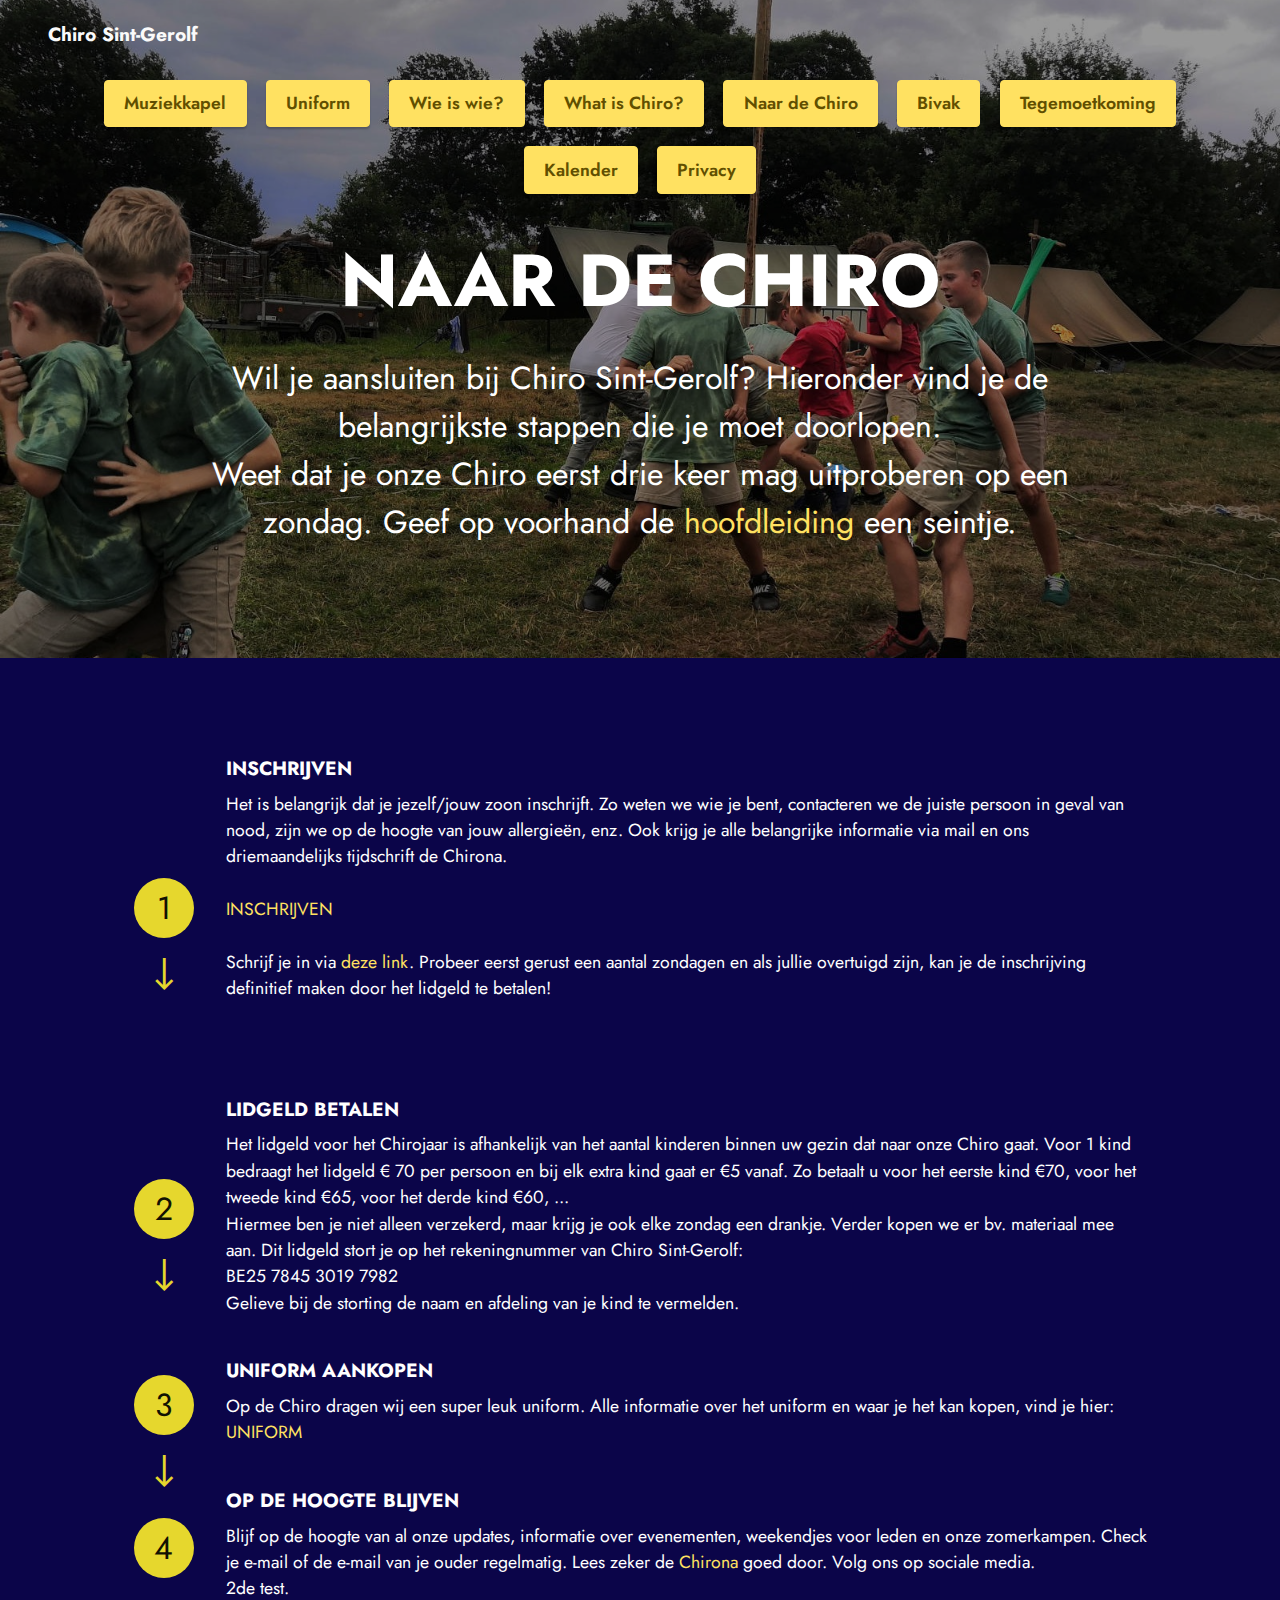
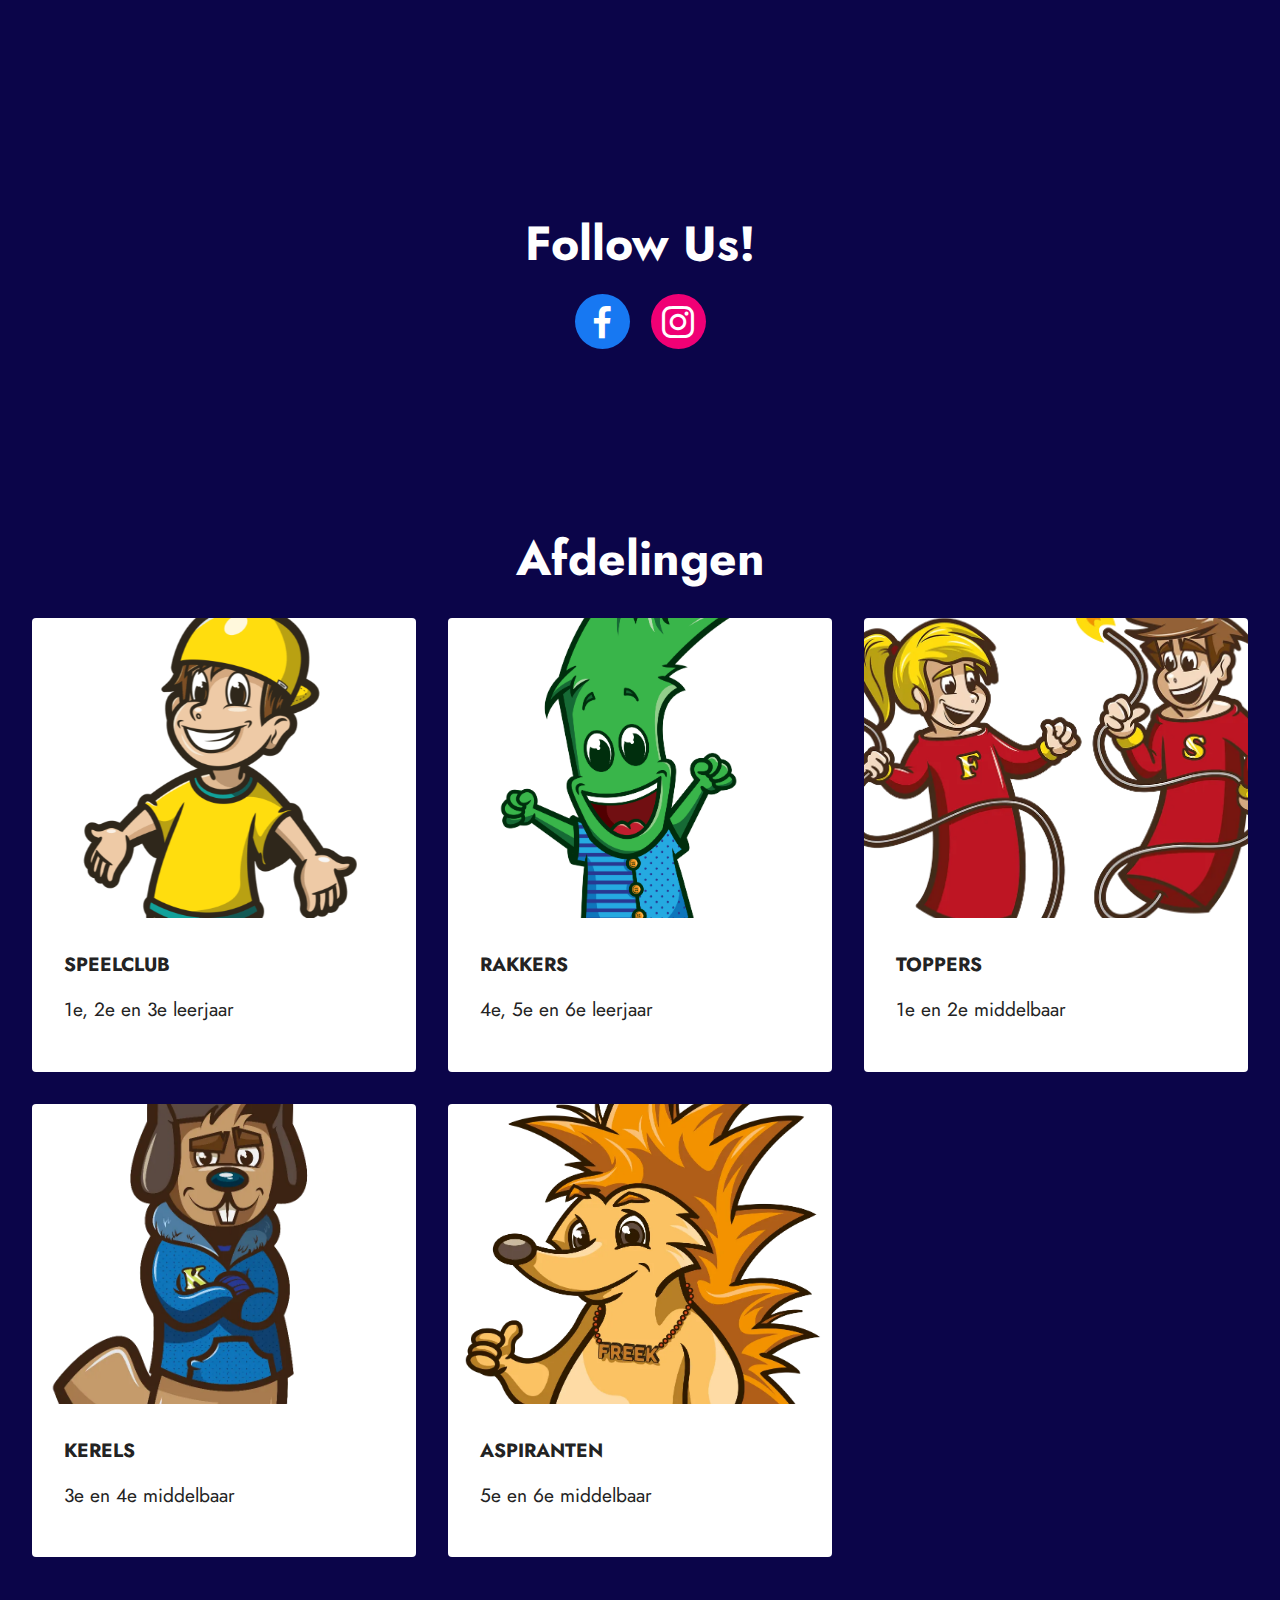
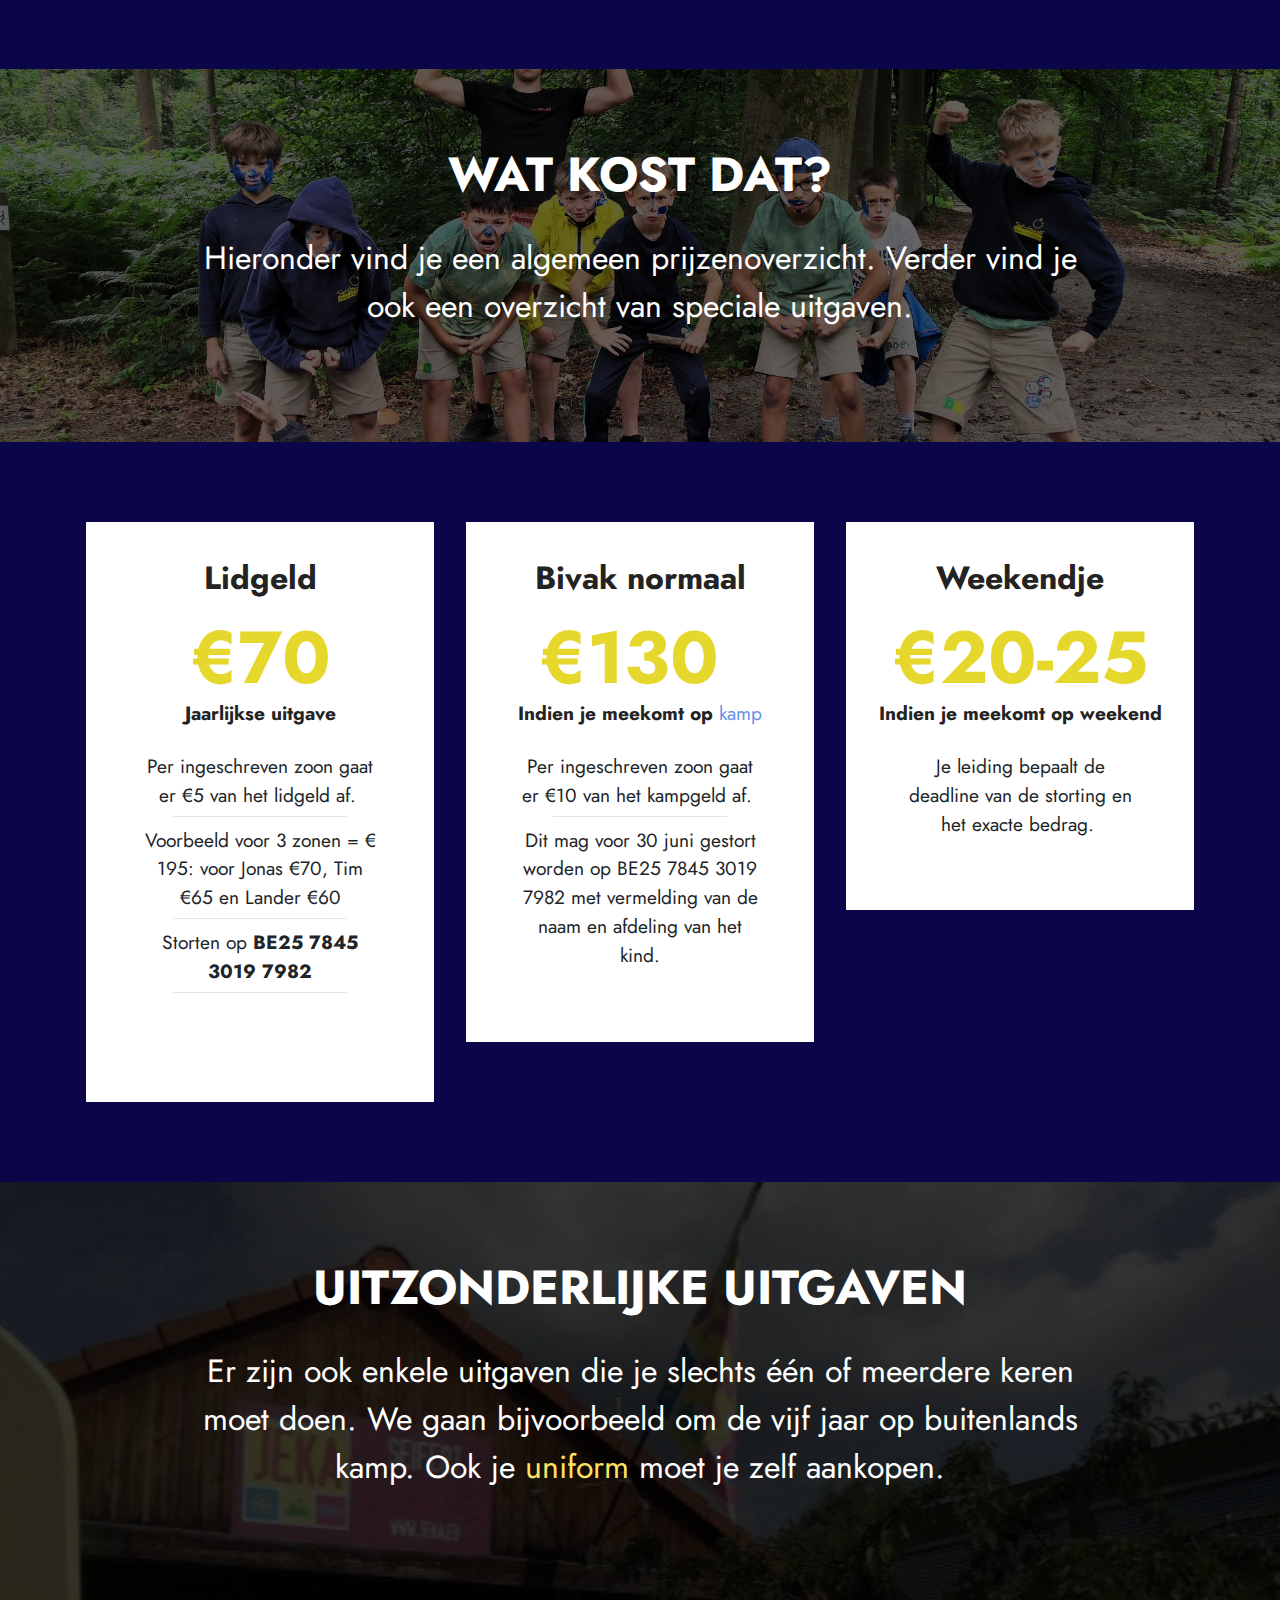
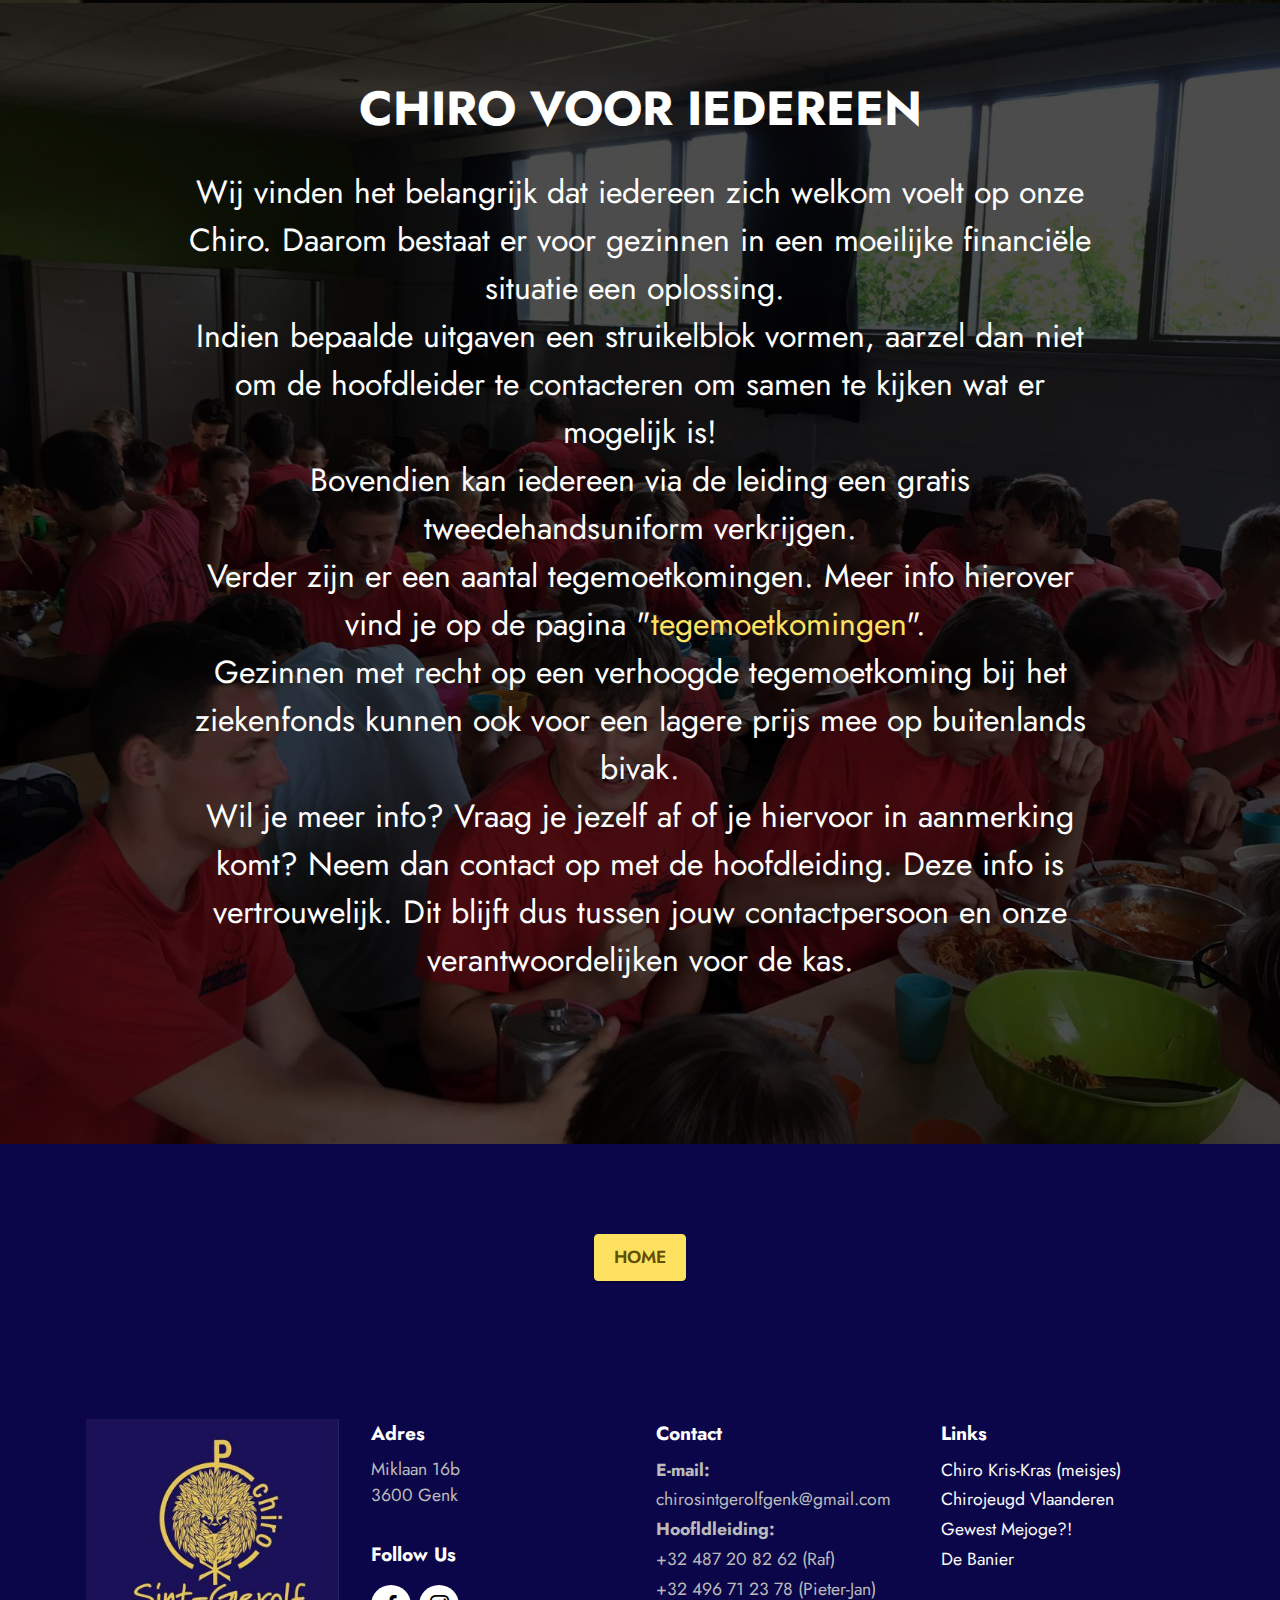
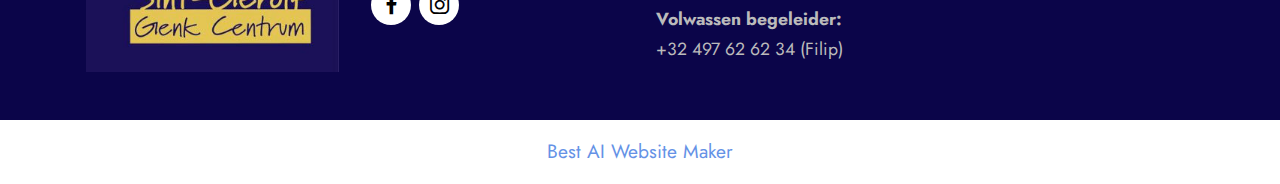
==== commit 0097d025: "create github pages" ====
--- a/info.html
+++ b/info.html
@@ -1,14 +1,10 @@
 <!DOCTYPE html>
 <html  >
 <head>
-  <!-- Site made with Mobirise Website Builder v5.6.13, https://mobirise.com -->
+  <!-- Site made with Mobirise Website Builder v5.9.18, https://mobirise.com -->
   <meta charset="UTF-8">
   <meta http-equiv="X-UA-Compatible" content="IE=edge">
-  <meta name="generator" content="Mobirise v5.6.13, mobirise.com">
-  <meta name="twitter:card" content="summary_large_image"/>
-  <meta name="twitter:image:src" content="">
-  <meta property="og:image" content="">
-  <meta name="twitter:title" content="Naar de Chiro">
+  <meta name="generator" content="Mobirise v5.9.18, mobirise.com">
   <meta name="viewport" content="width=device-width, initial-scale=1, minimum-scale=1">
   <link rel="shortcut icon" href="assets/images/logo-boykes-180x180.jpg" type="image/x-icon">
   <meta name="description" content="">
@@ -24,8 +20,8 @@
   <link rel="stylesheet" href="assets/theme/css/style.css">
   <link rel="preload" href="https://fonts.googleapis.com/css?family=Jost:100,200,300,400,500,600,700,800,900,100i,200i,300i,400i,500i,600i,700i,800i,900i&display=swap" as="style" onload="this.onload=null;this.rel='stylesheet'">
   <noscript><link rel="stylesheet" href="https://fonts.googleapis.com/css?family=Jost:100,200,300,400,500,600,700,800,900,100i,200i,300i,400i,500i,600i,700i,800i,900i&display=swap"></noscript>
-  <link rel="preload" as="style" href="assets/mobirise/css/mbr-additional.css"><link rel="stylesheet" href="assets/mobirise/css/mbr-additional.css" type="text/css">
-  
+  <link rel="preload" as="style" href="assets/mobirise/css/mbr-additional.css?v=J6h10X"><link rel="stylesheet" href="assets/mobirise/css/mbr-additional.css?v=J6h10X" type="text/css">
+
   
   
   
@@ -52,12 +48,12 @@
                 
                 
                 <div class="navbar-buttons mbr-section-btn"><a class="btn btn-warning display-4" href="muziekkapel.html">
-                        Muziekkapel</a> <a class="btn btn-warning display-4" href="overchiro.html">
-                        What is Chiro?</a> <a class="btn btn-warning display-4" href="info.html">Naar de Chiro</a> <a class="btn btn-warning display-4" href="leiding.html">
-                        Wie is wie?</a> <a class="btn btn-warning display-4" href="page10.html">Chirona</a> <a class="btn btn-warning display-4" href="uniform.html">
-                        Uniform</a>       <a class="btn btn-warning display-4" href="page9.html">Bivak</a>  <a class="btn btn-warning display-4" href="tegemoetkoming.html">
-                        Tegemoetkoming</a>  <a class="btn btn-warning display-4" href="kalender.html">
-                        Kalender</a>  <a class="btn btn-warning display-4" href="privacy.html">
+                        Muziekkapel</a> <a class="btn btn-warning display-4" href="uniform.html">
+                        Uniform</a> <a class="btn btn-warning display-4" href="leiding.html">
+                        Wie is wie?</a> <a class="btn btn-warning display-4" href="overchiro.html">
+                        What is Chiro?</a> <a class="btn btn-warning display-4" href="info.html">Naar de Chiro</a> <a class="btn btn-warning display-4" href="page9.html">Bivak</a> <a class="btn btn-warning display-4" href="tegemoetkoming.html">
+                        Tegemoetkoming</a> <a class="btn btn-warning display-4" href="kalender.html">
+                        Kalender</a> <a class="btn btn-warning display-4" href="privacy.html">
                         Privacy</a></div>
             </div>
         </div>
@@ -130,8 +126,8 @@
                     <div class="text-box">
                         <h4 class="icon-title card-title mbr-black mbr-fonts-style display-7">
                             <strong>OP DE HOOGTE BLIJVEN</strong></h4>
-                        <h5 class="icon-text mbr-black mbr-fonts-style display-4">Blijf op de hoogte van al onze updates, informatie over evenementen, weekendjes voor leden en onze zomerkampen. Check je e-mail of de e-mail van je ouder regelmatig. Lees zeker de <a href="https://issuu.com/chiro_sint_gerolf_genk" class="text-warning">Chirona</a> goed door. Volg ons op sociale media. 
-<div>Dit is een test.</div></h5>
+                        <h5 class="icon-text mbr-black mbr-fonts-style display-4">Blijf op de hoogte van al onze updates, informatie over evenementen, weekendjes voor leden en onze zomerkampen. Check je e-mail of de e-mail van je ouder regelmatig. Lees zeker de <a href="https://issuu.com/chiro_sint_gerolf_genk" class="text-warning">Chirona</a> goed door. Volg ons op sociale media.<br> 
+<div>2de test.</div></h5>
                     </div>
                 </div>
                 
@@ -450,7 +446,7 @@
             
         </div>
     </div>
-</section><section class="display-7" style="padding: 0;align-items: center;justify-content: center;flex-wrap: wrap;    align-content: center;display: flex;position: relative;height: 4rem;"><a href="https://mobiri.se/2869920" style="flex: 1 1;height: 4rem;position: absolute;width: 100%;z-index: 1;"><img alt="" style="height: 4rem;" src="[data-uri]"></a><p style="margin: 0;text-align: center;" class="display-7">&#8204;</p><a style="z-index:1" href="https://mobirise.com">Mobirise.com </a></section><script src="assets/bootstrap/js/bootstrap.bundle.min.js"></script>  <script src="assets/smoothscroll/smooth-scroll.js"></script>  <script src="assets/ytplayer/index.js"></script>  <script src="assets/dropdown/js/navbar-dropdown.js"></script>  <script src="assets/theme/js/script.js"></script>  
+</section><section class="display-7" style="padding: 0;align-items: center;justify-content: center;flex-wrap: wrap;    align-content: center;display: flex;position: relative;height: 4rem;"><a href="https://mobiri.se/3417291" style="flex: 1 1;height: 4rem;position: absolute;width: 100%;z-index: 1;"><img alt="" style="height: 4rem;" src="[data-uri]"></a><p style="margin: 0;text-align: center;" class="display-7">&#8204;</p><a style="z-index:1" href="https://mobirise.com/builder/ai-website-maker.html">Best AI Website Maker</a></section><script src="assets/bootstrap/js/bootstrap.bundle.min.js"></script>  <script src="assets/smoothscroll/smooth-scroll.js"></script>  <script src="assets/ytplayer/index.js"></script>  <script src="assets/dropdown/js/navbar-dropdown.js"></script>  <script src="assets/theme/js/script.js"></script>  
   
   
 </body>
--- a/assets/socicon/css/styles.css
+++ b/assets/socicon/css/styles.css
@@ -41,387 +41,6 @@
   -moz-osx-font-smoothing: grayscale;
 }
 
-.socicon-eitaa:before {
-  content: "\e97c";
-}
-.socicon-soroush:before {
-  content: "\e97d";
-}
-.socicon-bale:before {
-  content: "\e97e";
-}
-.socicon-zazzle:before {
-  content: "\e97b";
-}
-.socicon-society6:before {
-  content: "\e97a";
-}
-.socicon-redbubble:before {
-  content: "\e979";
-}
-.socicon-avvo:before {
-  content: "\e978";
-}
-.socicon-stitcher:before {
-  content: "\e977";
-}
-.socicon-googlehangouts:before {
-  content: "\e974";
-}
-.socicon-dlive:before {
-  content: "\e975";
-}
-.socicon-vsco:before {
-  content: "\e976";
-}
-.socicon-flipboard:before {
-  content: "\e973";
-}
-.socicon-ubuntu:before {
-  content: "\e958";
-}
-.socicon-artstation:before {
-  content: "\e959";
-}
-.socicon-invision:before {
-  content: "\e95a";
-}
-.socicon-torial:before {
-  content: "\e95b";
-}
-.socicon-collectorz:before {
-  content: "\e95c";
-}
-.socicon-seenthis:before {
-  content: "\e95d";
-}
-.socicon-googleplaymusic:before {
-  content: "\e95e";
-}
-.socicon-debian:before {
-  content: "\e95f";
-}
-.socicon-filmfreeway:before {
-  content: "\e960";
-}
-.socicon-gnome:before {
-  content: "\e961";
-}
-.socicon-itchio:before {
-  content: "\e962";
-}
-.socicon-jamendo:before {
-  content: "\e963";
-}
-.socicon-mix:before {
-  content: "\e964";
-}
-.socicon-sharepoint:before {
-  content: "\e965";
-}
-.socicon-tinder:before {
-  content: "\e966";
-}
-.socicon-windguru:before {
-  content: "\e967";
-}
-.socicon-cdbaby:before {
-  content: "\e968";
-}
-.socicon-elementaryos:before {
-  content: "\e969";
-}
-.socicon-stage32:before {
-  content: "\e96a";
-}
-.socicon-tiktok:before {
-  content: "\e96b";
-}
-.socicon-gitter:before {
-  content: "\e96c";
-}
-.socicon-letterboxd:before {
-  content: "\e96d";
-}
-.socicon-threema:before {
-  content: "\e96e";
-}
-.socicon-splice:before {
-  content: "\e96f";
-}
-.socicon-metapop:before {
-  content: "\e970";
-}
-.socicon-naver:before {
-  content: "\e971";
-}
-.socicon-remote:before {
-  content: "\e972";
-}
-.socicon-internet:before {
-  content: "\e957";
-}
-.socicon-moddb:before {
-  content: "\e94b";
-}
-.socicon-indiedb:before {
-  content: "\e94c";
-}
-.socicon-traxsource:before {
-  content: "\e94d";
-}
-.socicon-gamefor:before {
-  content: "\e94e";
-}
-.socicon-pixiv:before {
-  content: "\e94f";
-}
-.socicon-myanimelist:before {
-  content: "\e950";
-}
-.socicon-blackberry:before {
-  content: "\e951";
-}
-.socicon-wickr:before {
-  content: "\e952";
-}
-.socicon-spip:before {
-  content: "\e953";
-}
-.socicon-napster:before {
-  content: "\e954";
-}
-.socicon-beatport:before {
-  content: "\e955";
-}
-.socicon-hackerone:before {
-  content: "\e956";
-}
-.socicon-hackernews:before {
-  content: "\e946";
-}
-.socicon-smashwords:before {
-  content: "\e947";
-}
-.socicon-kobo:before {
-  content: "\e948";
-}
-.socicon-bookbub:before {
-  content: "\e949";
-}
-.socicon-mailru:before {
-  content: "\e94a";
-}
-.socicon-gitlab:before {
-  content: "\e945";
-}
-.socicon-instructables:before {
-  content: "\e944";
-}
-.socicon-portfolio:before {
-  content: "\e943";
-}
-.socicon-codered:before {
-  content: "\e940";
-}
-.socicon-origin:before {
-  content: "\e941";
-}
-.socicon-nextdoor:before {
-  content: "\e942";
-}
-.socicon-udemy:before {
-  content: "\e93f";
-}
-.socicon-livemaster:before {
-  content: "\e93e";
-}
-.socicon-crunchbase:before {
-  content: "\e93b";
-}
-.socicon-homefy:before {
-  content: "\e93c";
-}
-.socicon-calendly:before {
-  content: "\e93d";
-}
-.socicon-realtor:before {
-  content: "\e90f";
-}
-.socicon-tidal:before {
-  content: "\e910";
-}
-.socicon-qobuz:before {
-  content: "\e911";
-}
-.socicon-natgeo:before {
-  content: "\e912";
-}
-.socicon-mastodon:before {
-  content: "\e913";
-}
-.socicon-unsplash:before {
-  content: "\e914";
-}
-.socicon-homeadvisor:before {
-  content: "\e915";
-}
-.socicon-angieslist:before {
-  content: "\e916";
-}
-.socicon-codepen:before {
-  content: "\e917";
-}
-.socicon-slack:before {
-  content: "\e918";
-}
-.socicon-openaigym:before {
-  content: "\e919";
-}
-.socicon-logmein:before {
-  content: "\e91a";
-}
-.socicon-fiverr:before {
-  content: "\e91b";
-}
-.socicon-gotomeeting:before {
-  content: "\e91c";
-}
-.socicon-aliexpress:before {
-  content: "\e91d";
-}
-.socicon-guru:before {
-  content: "\e91e";
-}
-.socicon-appstore:before {
-  content: "\e91f";
-}
-.socicon-homes:before {
-  content: "\e920";
-}
-.socicon-zoom:before {
-  content: "\e921";
-}
-.socicon-alibaba:before {
-  content: "\e922";
-}
-.socicon-craigslist:before {
-  content: "\e923";
-}
-.socicon-wix:before {
-  content: "\e924";
-}
-.socicon-redfin:before {
-  content: "\e925";
-}
-.socicon-googlecalendar:before {
-  content: "\e926";
-}
-.socicon-shopify:before {
-  content: "\e927";
-}
-.socicon-freelancer:before {
-  content: "\e928";
-}
-.socicon-seedrs:before {
-  content: "\e929";
-}
-.socicon-bing:before {
-  content: "\e92a";
-}
-.socicon-doodle:before {
-  content: "\e92b";
-}
-.socicon-bonanza:before {
-  content: "\e92c";
-}
-.socicon-squarespace:before {
-  content: "\e92d";
-}
-.socicon-toptal:before {
-  content: "\e92e";
-}
-.socicon-gust:before {
-  content: "\e92f";
-}
-.socicon-ask:before {
-  content: "\e930";
-}
-.socicon-trulia:before {
-  content: "\e931";
-}
-.socicon-loomly:before {
-  content: "\e932";
-}
-.socicon-ghost:before {
-  content: "\e933";
-}
-.socicon-upwork:before {
-  content: "\e934";
-}
-.socicon-fundable:before {
-  content: "\e935";
-}
-.socicon-booking:before {
-  content: "\e936";
-}
-.socicon-googlemaps:before {
-  content: "\e937";
-}
-.socicon-zillow:before {
-  content: "\e938";
-}
-.socicon-niconico:before {
-  content: "\e939";
-}
-.socicon-toneden:before {
-  content: "\e93a";
-}
-.socicon-augment:before {
-  content: "\e908";
-}
-.socicon-bitbucket:before {
-  content: "\e909";
-}
-.socicon-fyuse:before {
-  content: "\e90a";
-}
-.socicon-yt-gaming:before {
-  content: "\e90b";
-}
-.socicon-sketchfab:before {
-  content: "\e90c";
-}
-.socicon-mobcrush:before {
-  content: "\e90d";
-}
-.socicon-microsoft:before {
-  content: "\e90e";
-}
-.socicon-pandora:before {
-  content: "\e907";
-}
-.socicon-messenger:before {
-  content: "\e906";
-}
-.socicon-gamewisp:before {
-  content: "\e905";
-}
-.socicon-bloglovin:before {
-  content: "\e904";
-}
-.socicon-tunein:before {
-  content: "\e903";
-}
-.socicon-gamejolt:before {
-  content: "\e901";
-}
-.socicon-trello:before {
-  content: "\e902";
-}
-.socicon-spreadshirt:before {
-  content: "\e900";
-}
 .socicon-500px:before {
   content: "\e000";
 }
@@ -932,3 +551,384 @@
 .socicon-zynga:before {
   content: "\e0a9";
 }
+.socicon-spreadshirt:before {
+  content: "\e901";
+}
+.socicon-gamejolt:before {
+  content: "\e902";
+}
+.socicon-trello:before {
+  content: "\e903";
+}
+.socicon-tunein:before {
+  content: "\e904";
+}
+.socicon-bloglovin:before {
+  content: "\e905";
+}
+.socicon-gamewisp:before {
+  content: "\e906";
+}
+.socicon-messenger:before {
+  content: "\e907";
+}
+.socicon-pandora:before {
+  content: "\e908";
+}
+.socicon-augment:before {
+  content: "\e909";
+}
+.socicon-bitbucket:before {
+  content: "\e90a";
+}
+.socicon-fyuse:before {
+  content: "\e90b";
+}
+.socicon-yt-gaming:before {
+  content: "\e90c";
+}
+.socicon-sketchfab:before {
+  content: "\e90d";
+}
+.socicon-mobcrush:before {
+  content: "\e90e";
+}
+.socicon-microsoft:before {
+  content: "\e90f";
+}
+.socicon-realtor:before {
+  content: "\e910";
+}
+.socicon-tidal:before {
+  content: "\e911";
+}
+.socicon-qobuz:before {
+  content: "\e912";
+}
+.socicon-natgeo:before {
+  content: "\e913";
+}
+.socicon-mastodon:before {
+  content: "\e914";
+}
+.socicon-unsplash:before {
+  content: "\e915";
+}
+.socicon-homeadvisor:before {
+  content: "\e916";
+}
+.socicon-angieslist:before {
+  content: "\e917";
+}
+.socicon-codepen:before {
+  content: "\e918";
+}
+.socicon-slack:before {
+  content: "\e919";
+}
+.socicon-openaigym:before {
+  content: "\e91a";
+}
+.socicon-logmein:before {
+  content: "\e91b";
+}
+.socicon-fiverr:before {
+  content: "\e91c";
+}
+.socicon-gotomeeting:before {
+  content: "\e91d";
+}
+.socicon-aliexpress:before {
+  content: "\e91e";
+}
+.socicon-guru:before {
+  content: "\e91f";
+}
+.socicon-appstore:before {
+  content: "\e920";
+}
+.socicon-homes:before {
+  content: "\e921";
+}
+.socicon-zoom:before {
+  content: "\e922";
+}
+.socicon-alibaba:before {
+  content: "\e923";
+}
+.socicon-craigslist:before {
+  content: "\e924";
+}
+.socicon-wix:before {
+  content: "\e925";
+}
+.socicon-redfin:before {
+  content: "\e926";
+}
+.socicon-googlecalendar:before {
+  content: "\e927";
+}
+.socicon-shopify:before {
+  content: "\e928";
+}
+.socicon-freelancer:before {
+  content: "\e929";
+}
+.socicon-seedrs:before {
+  content: "\e92a";
+}
+.socicon-bing:before {
+  content: "\e92b";
+}
+.socicon-doodle:before {
+  content: "\e92c";
+}
+.socicon-bonanza:before {
+  content: "\e92d";
+}
+.socicon-squarespace:before {
+  content: "\e92e";
+}
+.socicon-toptal:before {
+  content: "\e92f";
+}
+.socicon-gust:before {
+  content: "\e930";
+}
+.socicon-ask:before {
+  content: "\e931";
+}
+.socicon-trulia:before {
+  content: "\e932";
+}
+.socicon-loomly:before {
+  content: "\e933";
+}
+.socicon-ghost:before {
+  content: "\e934";
+}
+.socicon-upwork:before {
+  content: "\e935";
+}
+.socicon-fundable:before {
+  content: "\e936";
+}
+.socicon-booking:before {
+  content: "\e937";
+}
+.socicon-googlemaps:before {
+  content: "\e938";
+}
+.socicon-zillow:before {
+  content: "\e939";
+}
+.socicon-niconico:before {
+  content: "\e93a";
+}
+.socicon-toneden:before {
+  content: "\e93b";
+}
+.socicon-crunchbase:before {
+  content: "\e93c";
+}
+.socicon-homefy:before {
+  content: "\e93d";
+}
+.socicon-calendly:before {
+  content: "\e93e";
+}
+.socicon-livemaster:before {
+  content: "\e93f";
+}
+.socicon-udemy:before {
+  content: "\e940";
+}
+.socicon-codered:before {
+  content: "\e941";
+}
+.socicon-origin:before {
+  content: "\e942";
+}
+.socicon-nextdoor:before {
+  content: "\e943";
+}
+.socicon-portfolio:before {
+  content: "\e944";
+}
+.socicon-instructables:before {
+  content: "\e945";
+}
+.socicon-gitlab:before {
+  content: "\e946";
+}
+.socicon-hackernews:before {
+  content: "\e947";
+}
+.socicon-smashwords:before {
+  content: "\e948";
+}
+.socicon-kobo:before {
+  content: "\e949";
+}
+.socicon-bookbub:before {
+  content: "\e94a";
+}
+.socicon-mailru:before {
+  content: "\e94b";
+}
+.socicon-moddb:before {
+  content: "\e94c";
+}
+.socicon-indiedb:before {
+  content: "\e94d";
+}
+.socicon-traxsource:before {
+  content: "\e94e";
+}
+.socicon-gamefor:before {
+  content: "\e94f";
+}
+.socicon-pixiv:before {
+  content: "\e950";
+}
+.socicon-myanimelist:before {
+  content: "\e951";
+}
+.socicon-blackberry:before {
+  content: "\e952";
+}
+.socicon-wickr:before {
+  content: "\e953";
+}
+.socicon-spip:before {
+  content: "\e954";
+}
+.socicon-napster:before {
+  content: "\e955";
+}
+.socicon-beatport:before {
+  content: "\e956";
+}
+.socicon-hackerone:before {
+  content: "\e957";
+}
+.socicon-internet:before {
+  content: "\e958";
+}
+.socicon-ubuntu:before {
+  content: "\e959";
+}
+.socicon-artstation:before {
+  content: "\e95a";
+}
+.socicon-invision:before {
+  content: "\e95b";
+}
+.socicon-torial:before {
+  content: "\e95c";
+}
+.socicon-collectorz:before {
+  content: "\e95d";
+}
+.socicon-seenthis:before {
+  content: "\e95e";
+}
+.socicon-googleplaymusic:before {
+  content: "\e95f";
+}
+.socicon-debian:before {
+  content: "\e960";
+}
+.socicon-filmfreeway:before {
+  content: "\e961";
+}
+.socicon-gnome:before {
+  content: "\e962";
+}
+.socicon-itchio:before {
+  content: "\e963";
+}
+.socicon-jamendo:before {
+  content: "\e964";
+}
+.socicon-mix:before {
+  content: "\e965";
+}
+.socicon-sharepoint:before {
+  content: "\e966";
+}
+.socicon-tinder:before {
+  content: "\e967";
+}
+.socicon-windguru:before {
+  content: "\e968";
+}
+.socicon-cdbaby:before {
+  content: "\e969";
+}
+.socicon-elementaryos:before {
+  content: "\e96a";
+}
+.socicon-stage32:before {
+  content: "\e96b";
+}
+.socicon-tiktok:before {
+  content: "\e96c";
+}
+.socicon-gitter:before {
+  content: "\e96d";
+}
+.socicon-letterboxd:before {
+  content: "\e96e";
+}
+.socicon-threema:before {
+  content: "\e96f";
+}
+.socicon-splice:before {
+  content: "\e970";
+}
+.socicon-metapop:before {
+  content: "\e971";
+}
+.socicon-naver:before {
+  content: "\e972";
+}
+.socicon-remote:before {
+  content: "\e973";
+}
+.socicon-flipboard:before {
+  content: "\e974";
+}
+.socicon-googlehangouts:before {
+  content: "\e975";
+}
+.socicon-dlive:before {
+  content: "\e976";
+}
+.socicon-vsco:before {
+  content: "\e977";
+}
+.socicon-stitcher:before {
+  content: "\e978";
+}
+.socicon-avvo:before {
+  content: "\e979";
+}
+.socicon-redbubble:before {
+  content: "\e97a";
+}
+.socicon-society6:before {
+  content: "\e97b";
+}
+.socicon-zazzle:before {
+  content: "\e97c";
+}
+.socicon-eitaa:before {
+  content: "\e97d";
+}
+.socicon-soroush:before {
+  content: "\e97e";
+}
+.socicon-bale:before {
+  content: "\e97f";
+}
--- a/assets/mobirise/css/mbr-additional.css
+++ b/assets/mobirise/css/mbr-additional.css
@@ -1134,439 +1134,6 @@
     margin-top: 0 !important;
   }
 }
-.cid-snGTCqHUQ2 {
-  padding-top: 10rem;
-  padding-bottom: 5rem;
-  background-color: #0b0549;
-}
-.cid-snGTCqHUQ2 .mbr-section-title {
-  color: #ffffff;
-}
-.cid-tSWUfX4zhf {
-  padding-top: 6rem;
-  padding-bottom: 6rem;
-  background-color: #0b0549;
-}
-.cid-tSWUfX4zhf .mbr-fallback-image.disabled {
-  display: none;
-}
-.cid-tSWUfX4zhf .mbr-fallback-image {
-  display: block;
-  background-size: cover;
-  background-position: center center;
-  width: 100%;
-  height: 100%;
-  position: absolute;
-  top: 0;
-}
-@media (max-width: 991px) {
-  .cid-tSWUfX4zhf .image-wrapper {
-    margin-bottom: 1rem;
-  }
-}
-.cid-tSWUfX4zhf .row {
-  flex-direction: row-reverse;
-}
-.cid-tSWUfX4zhf img {
-  width: 100%;
-}
-.cid-tSWUfX4zhf .mbr-description {
-  color: #e6c63b;
-}
-.cid-thxfgvavhk {
-  padding-top: 6rem;
-  padding-bottom: 6rem;
-  background: #0b0549;
-}
-.cid-thxfgvavhk .team-card {
-  margin-bottom: 2rem;
-  transition: all 0.3s;
-}
-.cid-thxfgvavhk .team-card:hover {
-  transform: translateY(-10px);
-}
-.cid-thxfgvavhk .card-wrap {
-  background: #ffffff;
-  border-radius: 4px;
-}
-@media (max-width: 991px) {
-  .cid-thxfgvavhk .card-wrap {
-    margin-bottom: 2rem;
-  }
-}
-.cid-thxfgvavhk .card-wrap .image-wrap img {
-  width: 100%;
-}
-@media (min-width: 768px) {
-  .cid-thxfgvavhk .card-wrap .content-wrap {
-    padding: 2rem;
-  }
-}
-@media (max-width: 767px) {
-  .cid-thxfgvavhk .card-wrap .content-wrap {
-    padding: 1rem;
-  }
-}
-.cid-thxfgvavhk .social-row {
-  text-align: center;
-}
-.cid-thxfgvavhk .social-row .soc-item {
-  display: inline-block;
-  text-align: center;
-  border-radius: 50%;
-  margin-right: 0.6rem;
-  margin-bottom: 1rem;
-  padding: 0.5rem;
-  border: 2px solid #6592e6;
-  transition: all 0.3s;
-}
-.cid-thxfgvavhk .social-row .soc-item .mbr-iconfont {
-  transition: all 0.3s;
-  display: flex;
-  justify-content: center;
-  align-content: center;
-  color: #6592e6;
-  font-size: 1.5rem;
-}
-.cid-thxfgvavhk .social-row .soc-item:hover {
-  background-color: #6592e6;
-}
-.cid-thxfgvavhk .social-row .soc-item:hover .mbr-iconfont {
-  color: #ffffff;
-}
-.cid-thxfgvavhk .mbr-section-title {
-  color: #e6d72d;
-  text-align: center;
-}
-.cid-tSWQHqX6jH {
-  padding-top: 6rem;
-  padding-bottom: 6rem;
-  background: #0b0549;
-}
-.cid-tSWQHqX6jH .team-card {
-  margin-bottom: 2rem;
-  transition: all 0.3s;
-}
-.cid-tSWQHqX6jH .team-card:hover {
-  transform: translateY(-10px);
-}
-.cid-tSWQHqX6jH .card-wrap {
-  background: #ffffff;
-  border-radius: 4px;
-}
-@media (max-width: 991px) {
-  .cid-tSWQHqX6jH .card-wrap {
-    margin-bottom: 2rem;
-  }
-}
-.cid-tSWQHqX6jH .card-wrap .image-wrap img {
-  width: 100%;
-}
-@media (min-width: 768px) {
-  .cid-tSWQHqX6jH .card-wrap .content-wrap {
-    padding: 2rem;
-  }
-}
-@media (max-width: 767px) {
-  .cid-tSWQHqX6jH .card-wrap .content-wrap {
-    padding: 1rem;
-  }
-}
-.cid-tSWQHqX6jH .social-row {
-  text-align: center;
-}
-.cid-tSWQHqX6jH .social-row .soc-item {
-  display: inline-block;
-  text-align: center;
-  border-radius: 50%;
-  margin-right: 0.6rem;
-  margin-bottom: 1rem;
-  padding: 0.5rem;
-  border: 2px solid #6592e6;
-  transition: all 0.3s;
-}
-.cid-tSWQHqX6jH .social-row .soc-item .mbr-iconfont {
-  transition: all 0.3s;
-  display: flex;
-  justify-content: center;
-  align-content: center;
-  color: #6592e6;
-  font-size: 1.5rem;
-}
-.cid-tSWQHqX6jH .social-row .soc-item:hover {
-  background-color: #6592e6;
-}
-.cid-tSWQHqX6jH .social-row .soc-item:hover .mbr-iconfont {
-  color: #ffffff;
-}
-.cid-tSWQHqX6jH .mbr-section-title {
-  color: #00a20b;
-  text-align: center;
-}
-.cid-tSWRBFvkZr {
-  padding-top: 6rem;
-  padding-bottom: 6rem;
-  background: #0b0549;
-}
-.cid-tSWRBFvkZr .team-card {
-  margin-bottom: 2rem;
-  transition: all 0.3s;
-}
-.cid-tSWRBFvkZr .team-card:hover {
-  transform: translateY(-10px);
-}
-.cid-tSWRBFvkZr .card-wrap {
-  background: #ffffff;
-  border-radius: 4px;
-}
-@media (max-width: 991px) {
-  .cid-tSWRBFvkZr .card-wrap {
-    margin-bottom: 2rem;
-  }
-}
-.cid-tSWRBFvkZr .card-wrap .image-wrap img {
-  width: 100%;
-}
-@media (min-width: 768px) {
-  .cid-tSWRBFvkZr .card-wrap .content-wrap {
-    padding: 2rem;
-  }
-}
-@media (max-width: 767px) {
-  .cid-tSWRBFvkZr .card-wrap .content-wrap {
-    padding: 1rem;
-  }
-}
-.cid-tSWRBFvkZr .social-row {
-  text-align: center;
-}
-.cid-tSWRBFvkZr .social-row .soc-item {
-  display: inline-block;
-  text-align: center;
-  border-radius: 50%;
-  margin-right: 0.6rem;
-  margin-bottom: 1rem;
-  padding: 0.5rem;
-  border: 2px solid #6592e6;
-  transition: all 0.3s;
-}
-.cid-tSWRBFvkZr .social-row .soc-item .mbr-iconfont {
-  transition: all 0.3s;
-  display: flex;
-  justify-content: center;
-  align-content: center;
-  color: #6592e6;
-  font-size: 1.5rem;
-}
-.cid-tSWRBFvkZr .social-row .soc-item:hover {
-  background-color: #6592e6;
-}
-.cid-tSWRBFvkZr .social-row .soc-item:hover .mbr-iconfont {
-  color: #ffffff;
-}
-.cid-tSWRBFvkZr .mbr-section-title {
-  color: #cf0e0e;
-  text-align: center;
-}
-.cid-tSWPoVucLE {
-  padding-top: 6rem;
-  padding-bottom: 6rem;
-  background: #0b0549;
-}
-.cid-tSWPoVucLE .team-card {
-  margin-bottom: 2rem;
-  transition: all 0.3s;
-}
-.cid-tSWPoVucLE .team-card:hover {
-  transform: translateY(-10px);
-}
-.cid-tSWPoVucLE .card-wrap {
-  background: #ffffff;
-  border-radius: 4px;
-}
-@media (max-width: 991px) {
-  .cid-tSWPoVucLE .card-wrap {
-    margin-bottom: 2rem;
-  }
-}
-.cid-tSWPoVucLE .card-wrap .image-wrap img {
-  width: 100%;
-}
-@media (min-width: 768px) {
-  .cid-tSWPoVucLE .card-wrap .content-wrap {
-    padding: 2rem;
-  }
-}
-@media (max-width: 767px) {
-  .cid-tSWPoVucLE .card-wrap .content-wrap {
-    padding: 1rem;
-  }
-}
-.cid-tSWPoVucLE .social-row {
-  text-align: center;
-}
-.cid-tSWPoVucLE .social-row .soc-item {
-  display: inline-block;
-  text-align: center;
-  border-radius: 50%;
-  margin-right: 0.6rem;
-  margin-bottom: 1rem;
-  padding: 0.5rem;
-  border: 2px solid #6592e6;
-  transition: all 0.3s;
-}
-.cid-tSWPoVucLE .social-row .soc-item .mbr-iconfont {
-  transition: all 0.3s;
-  display: flex;
-  justify-content: center;
-  align-content: center;
-  color: #6592e6;
-  font-size: 1.5rem;
-}
-.cid-tSWPoVucLE .social-row .soc-item:hover {
-  background-color: #6592e6;
-}
-.cid-tSWPoVucLE .social-row .soc-item:hover .mbr-iconfont {
-  color: #ffffff;
-}
-.cid-tSWPoVucLE .mbr-section-title {
-  color: #22a5e5;
-  text-align: center;
-}
-.cid-tSWNbtphNa {
-  padding-top: 6rem;
-  padding-bottom: 6rem;
-  background: #0b0549;
-}
-.cid-tSWNbtphNa .team-card {
-  margin-bottom: 2rem;
-  transition: all 0.3s;
-}
-.cid-tSWNbtphNa .team-card:hover {
-  transform: translateY(-10px);
-}
-.cid-tSWNbtphNa .card-wrap {
-  background: #ffffff;
-  border-radius: 4px;
-}
-@media (max-width: 991px) {
-  .cid-tSWNbtphNa .card-wrap {
-    margin-bottom: 2rem;
-  }
-}
-.cid-tSWNbtphNa .card-wrap .image-wrap img {
-  width: 100%;
-}
-@media (min-width: 768px) {
-  .cid-tSWNbtphNa .card-wrap .content-wrap {
-    padding: 2rem;
-  }
-}
-@media (max-width: 767px) {
-  .cid-tSWNbtphNa .card-wrap .content-wrap {
-    padding: 1rem;
-  }
-}
-.cid-tSWNbtphNa .social-row {
-  text-align: center;
-}
-.cid-tSWNbtphNa .social-row .soc-item {
-  display: inline-block;
-  text-align: center;
-  border-radius: 50%;
-  margin-right: 0.6rem;
-  margin-bottom: 1rem;
-  padding: 0.5rem;
-  border: 2px solid #6592e6;
-  transition: all 0.3s;
-}
-.cid-tSWNbtphNa .social-row .soc-item .mbr-iconfont {
-  transition: all 0.3s;
-  display: flex;
-  justify-content: center;
-  align-content: center;
-  color: #6592e6;
-  font-size: 1.5rem;
-}
-.cid-tSWNbtphNa .social-row .soc-item:hover {
-  background-color: #6592e6;
-}
-.cid-tSWNbtphNa .social-row .soc-item:hover .mbr-iconfont {
-  color: #ffffff;
-}
-.cid-tSWNbtphNa .mbr-section-title {
-  color: #ff9e00;
-  text-align: center;
-}
-.cid-thUslpS1xk {
-  padding-top: 6rem;
-  padding-bottom: 6rem;
-  background: #0b0549;
-}
-.cid-thUslpS1xk .team-card {
-  margin-bottom: 2rem;
-  transition: all 0.3s;
-}
-.cid-thUslpS1xk .team-card:hover {
-  transform: translateY(-10px);
-}
-.cid-thUslpS1xk .card-wrap {
-  background: #ffffff;
-  border-radius: 4px;
-}
-@media (max-width: 991px) {
-  .cid-thUslpS1xk .card-wrap {
-    margin-bottom: 2rem;
-  }
-}
-.cid-thUslpS1xk .card-wrap .image-wrap img {
-  width: 100%;
-}
-@media (min-width: 768px) {
-  .cid-thUslpS1xk .card-wrap .content-wrap {
-    padding: 2rem;
-  }
-}
-@media (max-width: 767px) {
-  .cid-thUslpS1xk .card-wrap .content-wrap {
-    padding: 1rem;
-  }
-}
-.cid-thUslpS1xk .social-row {
-  text-align: center;
-}
-.cid-thUslpS1xk .social-row .soc-item {
-  display: inline-block;
-  text-align: center;
-  border-radius: 50%;
-  margin-right: 0.6rem;
-  margin-bottom: 1rem;
-  padding: 0.5rem;
-  border: 2px solid #6592e6;
-  transition: all 0.3s;
-}
-.cid-thUslpS1xk .social-row .soc-item .mbr-iconfont {
-  transition: all 0.3s;
-  display: flex;
-  justify-content: center;
-  align-content: center;
-  color: #6592e6;
-  font-size: 1.5rem;
-}
-.cid-thUslpS1xk .social-row .soc-item:hover {
-  background-color: #6592e6;
-}
-.cid-thUslpS1xk .social-row .soc-item:hover .mbr-iconfont {
-  color: #ffffff;
-}
-.cid-thUslpS1xk .mbr-section-title {
-  color: #bbbbbb;
-}
-.cid-snGUaS23LA {
-  padding-top: 5rem;
-  padding-bottom: 5rem;
-  background-color: #0b0549;
-}
 .cid-seZWwYrJA3 .navbar-dropdown {
   position: relative !important;
 }
@@ -1909,6 +1476,439 @@
     left: -1rem;
   }
 }
+.cid-snGTCqHUQ2 {
+  padding-top: 10rem;
+  padding-bottom: 5rem;
+  background-color: #0b0549;
+}
+.cid-snGTCqHUQ2 .mbr-section-title {
+  color: #ffffff;
+}
+.cid-tSWUfX4zhf {
+  padding-top: 6rem;
+  padding-bottom: 6rem;
+  background-color: #0b0549;
+}
+.cid-tSWUfX4zhf .mbr-fallback-image.disabled {
+  display: none;
+}
+.cid-tSWUfX4zhf .mbr-fallback-image {
+  display: block;
+  background-size: cover;
+  background-position: center center;
+  width: 100%;
+  height: 100%;
+  position: absolute;
+  top: 0;
+}
+@media (max-width: 991px) {
+  .cid-tSWUfX4zhf .image-wrapper {
+    margin-bottom: 1rem;
+  }
+}
+.cid-tSWUfX4zhf .row {
+  flex-direction: row-reverse;
+}
+.cid-tSWUfX4zhf img {
+  width: 100%;
+}
+.cid-tSWUfX4zhf .mbr-description {
+  color: #e6c63b;
+}
+.cid-thxfgvavhk {
+  padding-top: 6rem;
+  padding-bottom: 6rem;
+  background: #0b0549;
+}
+.cid-thxfgvavhk .team-card {
+  margin-bottom: 2rem;
+  transition: all 0.3s;
+}
+.cid-thxfgvavhk .team-card:hover {
+  transform: translateY(-10px);
+}
+.cid-thxfgvavhk .card-wrap {
+  background: #ffffff;
+  border-radius: 4px;
+}
+@media (max-width: 991px) {
+  .cid-thxfgvavhk .card-wrap {
+    margin-bottom: 2rem;
+  }
+}
+.cid-thxfgvavhk .card-wrap .image-wrap img {
+  width: 100%;
+}
+@media (min-width: 768px) {
+  .cid-thxfgvavhk .card-wrap .content-wrap {
+    padding: 2rem;
+  }
+}
+@media (max-width: 767px) {
+  .cid-thxfgvavhk .card-wrap .content-wrap {
+    padding: 1rem;
+  }
+}
+.cid-thxfgvavhk .social-row {
+  text-align: center;
+}
+.cid-thxfgvavhk .social-row .soc-item {
+  display: inline-block;
+  text-align: center;
+  border-radius: 50%;
+  margin-right: 0.6rem;
+  margin-bottom: 1rem;
+  padding: 0.5rem;
+  border: 2px solid #6592e6;
+  transition: all 0.3s;
+}
+.cid-thxfgvavhk .social-row .soc-item .mbr-iconfont {
+  transition: all 0.3s;
+  display: flex;
+  justify-content: center;
+  align-content: center;
+  color: #6592e6;
+  font-size: 1.5rem;
+}
+.cid-thxfgvavhk .social-row .soc-item:hover {
+  background-color: #6592e6;
+}
+.cid-thxfgvavhk .social-row .soc-item:hover .mbr-iconfont {
+  color: #ffffff;
+}
+.cid-thxfgvavhk .mbr-section-title {
+  color: #e6d72d;
+  text-align: center;
+}
+.cid-tSWQHqX6jH {
+  padding-top: 6rem;
+  padding-bottom: 6rem;
+  background: #0b0549;
+}
+.cid-tSWQHqX6jH .team-card {
+  margin-bottom: 2rem;
+  transition: all 0.3s;
+}
+.cid-tSWQHqX6jH .team-card:hover {
+  transform: translateY(-10px);
+}
+.cid-tSWQHqX6jH .card-wrap {
+  background: #ffffff;
+  border-radius: 4px;
+}
+@media (max-width: 991px) {
+  .cid-tSWQHqX6jH .card-wrap {
+    margin-bottom: 2rem;
+  }
+}
+.cid-tSWQHqX6jH .card-wrap .image-wrap img {
+  width: 100%;
+}
+@media (min-width: 768px) {
+  .cid-tSWQHqX6jH .card-wrap .content-wrap {
+    padding: 2rem;
+  }
+}
+@media (max-width: 767px) {
+  .cid-tSWQHqX6jH .card-wrap .content-wrap {
+    padding: 1rem;
+  }
+}
+.cid-tSWQHqX6jH .social-row {
+  text-align: center;
+}
+.cid-tSWQHqX6jH .social-row .soc-item {
+  display: inline-block;
+  text-align: center;
+  border-radius: 50%;
+  margin-right: 0.6rem;
+  margin-bottom: 1rem;
+  padding: 0.5rem;
+  border: 2px solid #6592e6;
+  transition: all 0.3s;
+}
+.cid-tSWQHqX6jH .social-row .soc-item .mbr-iconfont {
+  transition: all 0.3s;
+  display: flex;
+  justify-content: center;
+  align-content: center;
+  color: #6592e6;
+  font-size: 1.5rem;
+}
+.cid-tSWQHqX6jH .social-row .soc-item:hover {
+  background-color: #6592e6;
+}
+.cid-tSWQHqX6jH .social-row .soc-item:hover .mbr-iconfont {
+  color: #ffffff;
+}
+.cid-tSWQHqX6jH .mbr-section-title {
+  color: #00a20b;
+  text-align: center;
+}
+.cid-tSWRBFvkZr {
+  padding-top: 6rem;
+  padding-bottom: 6rem;
+  background: #0b0549;
+}
+.cid-tSWRBFvkZr .team-card {
+  margin-bottom: 2rem;
+  transition: all 0.3s;
+}
+.cid-tSWRBFvkZr .team-card:hover {
+  transform: translateY(-10px);
+}
+.cid-tSWRBFvkZr .card-wrap {
+  background: #ffffff;
+  border-radius: 4px;
+}
+@media (max-width: 991px) {
+  .cid-tSWRBFvkZr .card-wrap {
+    margin-bottom: 2rem;
+  }
+}
+.cid-tSWRBFvkZr .card-wrap .image-wrap img {
+  width: 100%;
+}
+@media (min-width: 768px) {
+  .cid-tSWRBFvkZr .card-wrap .content-wrap {
+    padding: 2rem;
+  }
+}
+@media (max-width: 767px) {
+  .cid-tSWRBFvkZr .card-wrap .content-wrap {
+    padding: 1rem;
+  }
+}
+.cid-tSWRBFvkZr .social-row {
+  text-align: center;
+}
+.cid-tSWRBFvkZr .social-row .soc-item {
+  display: inline-block;
+  text-align: center;
+  border-radius: 50%;
+  margin-right: 0.6rem;
+  margin-bottom: 1rem;
+  padding: 0.5rem;
+  border: 2px solid #6592e6;
+  transition: all 0.3s;
+}
+.cid-tSWRBFvkZr .social-row .soc-item .mbr-iconfont {
+  transition: all 0.3s;
+  display: flex;
+  justify-content: center;
+  align-content: center;
+  color: #6592e6;
+  font-size: 1.5rem;
+}
+.cid-tSWRBFvkZr .social-row .soc-item:hover {
+  background-color: #6592e6;
+}
+.cid-tSWRBFvkZr .social-row .soc-item:hover .mbr-iconfont {
+  color: #ffffff;
+}
+.cid-tSWRBFvkZr .mbr-section-title {
+  color: #cf0e0e;
+  text-align: center;
+}
+.cid-tSWPoVucLE {
+  padding-top: 6rem;
+  padding-bottom: 6rem;
+  background: #0b0549;
+}
+.cid-tSWPoVucLE .team-card {
+  margin-bottom: 2rem;
+  transition: all 0.3s;
+}
+.cid-tSWPoVucLE .team-card:hover {
+  transform: translateY(-10px);
+}
+.cid-tSWPoVucLE .card-wrap {
+  background: #ffffff;
+  border-radius: 4px;
+}
+@media (max-width: 991px) {
+  .cid-tSWPoVucLE .card-wrap {
+    margin-bottom: 2rem;
+  }
+}
+.cid-tSWPoVucLE .card-wrap .image-wrap img {
+  width: 100%;
+}
+@media (min-width: 768px) {
+  .cid-tSWPoVucLE .card-wrap .content-wrap {
+    padding: 2rem;
+  }
+}
+@media (max-width: 767px) {
+  .cid-tSWPoVucLE .card-wrap .content-wrap {
+    padding: 1rem;
+  }
+}
+.cid-tSWPoVucLE .social-row {
+  text-align: center;
+}
+.cid-tSWPoVucLE .social-row .soc-item {
+  display: inline-block;
+  text-align: center;
+  border-radius: 50%;
+  margin-right: 0.6rem;
+  margin-bottom: 1rem;
+  padding: 0.5rem;
+  border: 2px solid #6592e6;
+  transition: all 0.3s;
+}
+.cid-tSWPoVucLE .social-row .soc-item .mbr-iconfont {
+  transition: all 0.3s;
+  display: flex;
+  justify-content: center;
+  align-content: center;
+  color: #6592e6;
+  font-size: 1.5rem;
+}
+.cid-tSWPoVucLE .social-row .soc-item:hover {
+  background-color: #6592e6;
+}
+.cid-tSWPoVucLE .social-row .soc-item:hover .mbr-iconfont {
+  color: #ffffff;
+}
+.cid-tSWPoVucLE .mbr-section-title {
+  color: #22a5e5;
+  text-align: center;
+}
+.cid-tSWNbtphNa {
+  padding-top: 6rem;
+  padding-bottom: 6rem;
+  background: #0b0549;
+}
+.cid-tSWNbtphNa .team-card {
+  margin-bottom: 2rem;
+  transition: all 0.3s;
+}
+.cid-tSWNbtphNa .team-card:hover {
+  transform: translateY(-10px);
+}
+.cid-tSWNbtphNa .card-wrap {
+  background: #ffffff;
+  border-radius: 4px;
+}
+@media (max-width: 991px) {
+  .cid-tSWNbtphNa .card-wrap {
+    margin-bottom: 2rem;
+  }
+}
+.cid-tSWNbtphNa .card-wrap .image-wrap img {
+  width: 100%;
+}
+@media (min-width: 768px) {
+  .cid-tSWNbtphNa .card-wrap .content-wrap {
+    padding: 2rem;
+  }
+}
+@media (max-width: 767px) {
+  .cid-tSWNbtphNa .card-wrap .content-wrap {
+    padding: 1rem;
+  }
+}
+.cid-tSWNbtphNa .social-row {
+  text-align: center;
+}
+.cid-tSWNbtphNa .social-row .soc-item {
+  display: inline-block;
+  text-align: center;
+  border-radius: 50%;
+  margin-right: 0.6rem;
+  margin-bottom: 1rem;
+  padding: 0.5rem;
+  border: 2px solid #6592e6;
+  transition: all 0.3s;
+}
+.cid-tSWNbtphNa .social-row .soc-item .mbr-iconfont {
+  transition: all 0.3s;
+  display: flex;
+  justify-content: center;
+  align-content: center;
+  color: #6592e6;
+  font-size: 1.5rem;
+}
+.cid-tSWNbtphNa .social-row .soc-item:hover {
+  background-color: #6592e6;
+}
+.cid-tSWNbtphNa .social-row .soc-item:hover .mbr-iconfont {
+  color: #ffffff;
+}
+.cid-tSWNbtphNa .mbr-section-title {
+  color: #ff9e00;
+  text-align: center;
+}
+.cid-thUslpS1xk {
+  padding-top: 6rem;
+  padding-bottom: 6rem;
+  background: #0b0549;
+}
+.cid-thUslpS1xk .team-card {
+  margin-bottom: 2rem;
+  transition: all 0.3s;
+}
+.cid-thUslpS1xk .team-card:hover {
+  transform: translateY(-10px);
+}
+.cid-thUslpS1xk .card-wrap {
+  background: #ffffff;
+  border-radius: 4px;
+}
+@media (max-width: 991px) {
+  .cid-thUslpS1xk .card-wrap {
+    margin-bottom: 2rem;
+  }
+}
+.cid-thUslpS1xk .card-wrap .image-wrap img {
+  width: 100%;
+}
+@media (min-width: 768px) {
+  .cid-thUslpS1xk .card-wrap .content-wrap {
+    padding: 2rem;
+  }
+}
+@media (max-width: 767px) {
+  .cid-thUslpS1xk .card-wrap .content-wrap {
+    padding: 1rem;
+  }
+}
+.cid-thUslpS1xk .social-row {
+  text-align: center;
+}
+.cid-thUslpS1xk .social-row .soc-item {
+  display: inline-block;
+  text-align: center;
+  border-radius: 50%;
+  margin-right: 0.6rem;
+  margin-bottom: 1rem;
+  padding: 0.5rem;
+  border: 2px solid #6592e6;
+  transition: all 0.3s;
+}
+.cid-thUslpS1xk .social-row .soc-item .mbr-iconfont {
+  transition: all 0.3s;
+  display: flex;
+  justify-content: center;
+  align-content: center;
+  color: #6592e6;
+  font-size: 1.5rem;
+}
+.cid-thUslpS1xk .social-row .soc-item:hover {
+  background-color: #6592e6;
+}
+.cid-thUslpS1xk .social-row .soc-item:hover .mbr-iconfont {
+  color: #ffffff;
+}
+.cid-thUslpS1xk .mbr-section-title {
+  color: #bbbbbb;
+}
+.cid-snGUaS23LA {
+  padding-top: 5rem;
+  padding-bottom: 5rem;
+  background-color: #0b0549;
+}
 .cid-seZWJSrtON {
   padding-top: 3rem;
   padding-bottom: 3rem;
@@ -6264,471 +6264,3 @@
     margin-top: 0 !important;
   }
 }
-.cid-uianUWYtmP .navbar-dropdown {
-  position: relative !important;
-}
-.cid-uianUWYtmP .navbar-dropdown {
-  position: absolute !important;
-}
-.cid-uianUWYtmP .dropdown-item:before {
-  font-family: Moririse2 !important;
-  content: "\e966";
-  display: inline-block;
-  width: 0;
-  position: absolute;
-  left: 1rem;
-  top: 0.5rem;
-  margin-right: 0.5rem;
-  line-height: 1;
-  font-size: inherit;
-  vertical-align: middle;
-  text-align: center;
-  overflow: hidden;
-  transform: scale(0, 1);
-  transition: all 0.25s ease-in-out;
-}
-.cid-uianUWYtmP .dropdown-menu {
-  padding: 0;
-  border-radius: 4px;
-  box-shadow: 0 1px 3px 0 rgba(0, 0, 0, 0.1);
-}
-.cid-uianUWYtmP .dropdown-item {
-  border-bottom: 1px solid #e6e6e6;
-}
-.cid-uianUWYtmP .dropdown-item:hover,
-.cid-uianUWYtmP .dropdown-item:focus {
-  background: #6592e6 !important;
-  color: white !important;
-}
-.cid-uianUWYtmP .dropdown-item:first-child {
-  border-top-left-radius: 4px;
-  border-top-right-radius: 4px;
-}
-.cid-uianUWYtmP .dropdown-item:last-child {
-  border-bottom: none;
-  border-bottom-left-radius: 4px;
-  border-bottom-right-radius: 4px;
-}
-.cid-uianUWYtmP .nav-dropdown .link {
-  padding: 0 0.3em !important;
-  margin: 0.667em 1em !important;
-}
-.cid-uianUWYtmP .nav-dropdown .link.dropdown-toggle::after {
-  margin-left: 0.5rem;
-  margin-top: 0.2rem;
-}
-.cid-uianUWYtmP .nav-link {
-  position: relative;
-}
-.cid-uianUWYtmP .container {
-  display: flex;
-  margin: auto;
-}
-.cid-uianUWYtmP .iconfont-wrapper {
-  color: #ffe161 !important;
-  font-size: 1.5rem;
-  padding-right: 0.5rem;
-}
-.cid-uianUWYtmP .dropdown-menu,
-.cid-uianUWYtmP .navbar.opened {
-  background: #21196c !important;
-}
-.cid-uianUWYtmP .nav-item:focus,
-.cid-uianUWYtmP .nav-link:focus {
-  outline: none;
-}
-.cid-uianUWYtmP .dropdown .dropdown-menu .dropdown-item {
-  width: auto;
-  transition: all 0.25s ease-in-out;
-}
-.cid-uianUWYtmP .dropdown .dropdown-menu .dropdown-item::after {
-  right: 0.5rem;
-}
-.cid-uianUWYtmP .dropdown .dropdown-menu .dropdown-item .mbr-iconfont {
-  margin-right: 0.5rem;
-  vertical-align: sub;
-}
-.cid-uianUWYtmP .dropdown .dropdown-menu .dropdown-item .mbr-iconfont:before {
-  display: inline-block;
-  transform: scale(1, 1);
-  transition: all 0.25s ease-in-out;
-}
-.cid-uianUWYtmP .collapsed .dropdown-menu .dropdown-item:before {
-  display: none;
-}
-.cid-uianUWYtmP .collapsed .dropdown .dropdown-menu .dropdown-item {
-  padding: 0.235em 1.5em 0.235em 1.5em !important;
-  transition: none;
-  margin: 0 !important;
-}
-.cid-uianUWYtmP .navbar {
-  min-height: 70px;
-  transition: all 0.3s;
-  border-bottom: 1px solid transparent;
-  background: rgba(33, 25, 108, 0);
-}
-.cid-uianUWYtmP .navbar.opened {
-  transition: all 0.3s;
-}
-.cid-uianUWYtmP .navbar .dropdown-item {
-  padding: 0.5rem 1.8rem;
-}
-.cid-uianUWYtmP .navbar .navbar-logo img {
-  width: auto;
-}
-.cid-uianUWYtmP .navbar .navbar-collapse {
-  justify-content: flex-end;
-  z-index: 1;
-}
-.cid-uianUWYtmP .navbar.collapsed {
-  justify-content: center;
-}
-.cid-uianUWYtmP .navbar.collapsed .nav-item .nav-link::before {
-  display: none;
-}
-.cid-uianUWYtmP .navbar.collapsed.opened .dropdown-menu {
-  top: 0;
-}
-.cid-uianUWYtmP .navbar.collapsed .dropdown-menu .dropdown-submenu {
-  left: 0 !important;
-}
-.cid-uianUWYtmP .navbar.collapsed .dropdown-menu .dropdown-item:after {
-  right: auto;
-}
-.cid-uianUWYtmP .navbar.collapsed .dropdown-menu .dropdown-toggle[data-toggle="dropdown-submenu"]:after {
-  margin-left: 0.5rem;
-  margin-top: 0.2rem;
-  border-top: 0.35em solid;
-  border-right: 0.35em solid transparent;
-  border-left: 0.35em solid transparent;
-  border-bottom: 0;
-  top: 41%;
-}
-.cid-uianUWYtmP .navbar.collapsed ul.navbar-nav li {
-  margin: auto;
-}
-.cid-uianUWYtmP .navbar.collapsed .dropdown-menu .dropdown-item {
-  padding: 0.25rem 1.5rem;
-  text-align: center;
-}
-.cid-uianUWYtmP .navbar.collapsed .icons-menu {
-  padding-left: 0;
-  padding-right: 0;
-  padding-top: 0.5rem;
-  padding-bottom: 0.5rem;
-}
-@media (max-width: 991px) {
-  .cid-uianUWYtmP .navbar .nav-item .nav-link::before {
-    display: none;
-  }
-  .cid-uianUWYtmP .navbar.opened .dropdown-menu {
-    top: 0;
-  }
-  .cid-uianUWYtmP .navbar .dropdown-menu .dropdown-submenu {
-    left: 0 !important;
-  }
-  .cid-uianUWYtmP .navbar .dropdown-menu .dropdown-item:after {
-    right: auto;
-  }
-  .cid-uianUWYtmP .navbar .dropdown-menu .dropdown-toggle[data-toggle="dropdown-submenu"]:after {
-    margin-left: 0.5rem;
-    margin-top: 0.2rem;
-    border-top: 0.35em solid;
-    border-right: 0.35em solid transparent;
-    border-left: 0.35em solid transparent;
-    border-bottom: 0;
-    top: 40%;
-  }
-  .cid-uianUWYtmP .navbar .navbar-logo img {
-    height: 3rem !important;
-  }
-  .cid-uianUWYtmP .navbar ul.navbar-nav li {
-    margin: auto;
-  }
-  .cid-uianUWYtmP .navbar .dropdown-menu .dropdown-item {
-    padding: 0.25rem 1.5rem !important;
-    text-align: center;
-  }
-  .cid-uianUWYtmP .navbar .navbar-brand {
-    flex-shrink: initial;
-    flex-basis: auto;
-    word-break: break-word;
-    padding-right: 2rem;
-  }
-  .cid-uianUWYtmP .navbar .navbar-toggler {
-    flex-basis: auto;
-  }
-  .cid-uianUWYtmP .navbar .icons-menu {
-    padding-left: 0;
-    padding-top: 0.5rem;
-    padding-bottom: 0.5rem;
-  }
-}
-.cid-uianUWYtmP .navbar.navbar-short {
-  min-height: 60px;
-}
-.cid-uianUWYtmP .navbar.navbar-short .navbar-logo img {
-  height: 2.5rem !important;
-}
-.cid-uianUWYtmP .navbar.navbar-short .navbar-brand {
-  min-height: 60px;
-  padding: 0;
-}
-.cid-uianUWYtmP .navbar-brand {
-  min-height: 70px;
-  flex-shrink: 0;
-  align-items: center;
-  margin-right: 0;
-  padding: 0;
-  transition: all 0.3s;
-  word-break: break-word;
-  z-index: 1;
-}
-.cid-uianUWYtmP .navbar-brand .navbar-caption {
-  line-height: inherit !important;
-}
-.cid-uianUWYtmP .navbar-brand .navbar-logo a {
-  outline: none;
-}
-.cid-uianUWYtmP .dropdown-item.active,
-.cid-uianUWYtmP .dropdown-item:active {
-  background-color: transparent;
-}
-.cid-uianUWYtmP .navbar-expand-lg .navbar-nav .nav-link {
-  padding: 0;
-}
-.cid-uianUWYtmP .nav-dropdown .link.dropdown-toggle {
-  margin-right: 1.667em;
-}
-.cid-uianUWYtmP .nav-dropdown .link.dropdown-toggle[aria-expanded="true"] {
-  margin-right: 0;
-  padding: 0.667em 1.667em;
-}
-.cid-uianUWYtmP .navbar.navbar-expand-lg .dropdown .dropdown-menu {
-  background: #21196c;
-}
-.cid-uianUWYtmP .navbar.navbar-expand-lg .dropdown .dropdown-menu .dropdown-submenu {
-  margin: 0;
-  left: 100%;
-}
-.cid-uianUWYtmP .navbar .dropdown.open > .dropdown-menu {
-  display: block;
-}
-.cid-uianUWYtmP ul.navbar-nav {
-  flex-wrap: wrap;
-}
-.cid-uianUWYtmP .navbar-buttons {
-  text-align: center;
-  min-width: 170px;
-}
-.cid-uianUWYtmP button.navbar-toggler {
-  outline: none;
-  width: 31px;
-  height: 20px;
-  cursor: pointer;
-  transition: all 0.2s;
-  position: relative;
-  align-self: center;
-}
-.cid-uianUWYtmP button.navbar-toggler .hamburger span {
-  position: absolute;
-  right: 0;
-  width: 30px;
-  height: 2px;
-  border-right: 5px;
-  background-color: #e6d72d;
-}
-.cid-uianUWYtmP button.navbar-toggler .hamburger span:nth-child(1) {
-  top: 0;
-  transition: all 0.2s;
-}
-.cid-uianUWYtmP button.navbar-toggler .hamburger span:nth-child(2) {
-  top: 8px;
-  transition: all 0.15s;
-}
-.cid-uianUWYtmP button.navbar-toggler .hamburger span:nth-child(3) {
-  top: 8px;
-  transition: all 0.15s;
-}
-.cid-uianUWYtmP button.navbar-toggler .hamburger span:nth-child(4) {
-  top: 16px;
-  transition: all 0.2s;
-}
-.cid-uianUWYtmP nav.opened .hamburger span:nth-child(1) {
-  top: 8px;
-  width: 0;
-  opacity: 0;
-  right: 50%;
-  transition: all 0.2s;
-}
-.cid-uianUWYtmP nav.opened .hamburger span:nth-child(2) {
-  transform: rotate(45deg);
-  transition: all 0.25s;
-}
-.cid-uianUWYtmP nav.opened .hamburger span:nth-child(3) {
-  transform: rotate(-45deg);
-  transition: all 0.25s;
-}
-.cid-uianUWYtmP nav.opened .hamburger span:nth-child(4) {
-  top: 8px;
-  width: 0;
-  opacity: 0;
-  right: 50%;
-  transition: all 0.2s;
-}
-.cid-uianUWYtmP .navbar-dropdown {
-  padding: 0 1rem;
-}
-.cid-uianUWYtmP a.nav-link {
-  display: flex;
-  align-items: center;
-  justify-content: center;
-}
-.cid-uianUWYtmP .icons-menu {
-  flex-wrap: nowrap;
-  display: flex;
-  justify-content: center;
-  padding-left: 1rem;
-  padding-right: 1rem;
-  padding-top: 0.3rem;
-  text-align: center;
-}
-@media screen and (-ms-high-contrast: active), (-ms-high-contrast: none) {
-  .cid-uianUWYtmP .navbar {
-    height: 70px;
-  }
-  .cid-uianUWYtmP .navbar.opened {
-    height: auto;
-  }
-  .cid-uianUWYtmP .nav-item .nav-link:hover::before {
-    width: 175%;
-    max-width: calc(100% + 2rem);
-    left: -1rem;
-  }
-}
-.cid-uianUXXPax {
-  background-image: url("../../../assets/images/dsc-9641-2000x1335.jpg");
-}
-@media (max-width: 991px) {
-  .cid-uianUXXPax .mbr-section-title,
-  .cid-uianUXXPax .mbr-section-subtitle,
-  .cid-uianUXXPax .mbr-section-btn,
-  .cid-uianUXXPax .mbr-text {
-    text-align: center;
-  }
-}
-.cid-uianUXXPax .mbr-section-title {
-  color: #ffffff;
-}
-.cid-uianUXXPax .mbr-section-subtitle {
-  color: #ffffff;
-}
-.cid-uianUXXPax .mbr-text,
-.cid-uianUXXPax .mbr-section-btn {
-  color: #ffffff;
-}
-.cid-uiaqgRlJTl {
-  padding-top: 5rem;
-  padding-bottom: 5rem;
-  background-color: #0b0549;
-}
-.cid-uiaqgRlJTl .counter-container ul {
-  margin: 0;
-  list-style: none;
-  padding-left: 2.5rem;
-}
-.cid-uiaqgRlJTl .counter-container ul li {
-  margin-bottom: 1rem;
-  list-style: none;
-  position: relative;
-  padding-left: 1rem;
-}
-.cid-uiaqgRlJTl .counter-container ul li:before {
-  position: absolute;
-  left: -40px;
-  content: "";
-  display: flex;
-  justify-content: center;
-  align-items: center;
-  color: #000000;
-  background-color: #ffe161;
-  width: 40px;
-  height: 40px;
-  border-radius: 50%;
-  margin-top: 5px;
-  content: "✓";
-}
-.cid-uiaqgRlJTl .mbr-text {
-  color: #ffe161;
-}
-.cid-uianV07os8 {
-  padding-top: 5rem;
-  padding-bottom: 5rem;
-  background-color: #0b0549;
-}
-.cid-uianV0Okif {
-  padding-top: 3rem;
-  padding-bottom: 3rem;
-  background-color: #0b0549;
-}
-.cid-uianV0Okif .media-wrap {
-  padding: 0;
-}
-@media (max-width: 991px) {
-  .cid-uianV0Okif .media-wrap {
-    margin-bottom: 1rem;
-  }
-}
-@media (max-width: 767px) {
-  .cid-uianV0Okif .row {
-    text-align: center;
-  }
-  .cid-uianV0Okif .row > div {
-    margin: auto;
-  }
-  .cid-uianV0Okif .social-row {
-    justify-content: center;
-  }
-}
-.cid-uianV0Okif .social-row {
-  display: flex;
-  flex-wrap: wrap;
-}
-.cid-uianV0Okif .list {
-  list-style: none;
-  padding-left: 0;
-  color: #bbbbbb;
-}
-@media (max-width: 991px) {
-  .cid-uianV0Okif .list {
-    margin-bottom: 2rem;
-  }
-}
-@media (min-width: 992px) {
-  .cid-uianV0Okif .list {
-    margin-bottom: 0rem;
-  }
-}
-.cid-uianV0Okif .mbr-text {
-  color: #bbbbbb;
-}
-.cid-uianV0Okif .soc-item {
-  display: flex;
-  align-items: center;
-  justify-content: center;
-  border-radius: 50%;
-  background-color: white;
-  margin-right: 0.5rem;
-  margin-bottom: 1rem;
-  padding: 0.5rem;
-  height: 2.5rem;
-  width: 2.5rem;
-}
-.cid-uianV0Okif .mbr-iconfont {
-  color: black;
-}
-@media (max-width: 991px) {
-  .cid-uianV0Okif div > *:last-child {
-    margin-top: 0 !important;
-  }
-}
--- a/assets/mobirise/css/mbr-additional.css
+++ b/assets/mobirise/css/mbr-additional.css
@@ -1134,439 +1134,6 @@
     margin-top: 0 !important;
   }
 }
-.cid-snGTCqHUQ2 {
-  padding-top: 10rem;
-  padding-bottom: 5rem;
-  background-color: #0b0549;
-}
-.cid-snGTCqHUQ2 .mbr-section-title {
-  color: #ffffff;
-}
-.cid-tSWUfX4zhf {
-  padding-top: 6rem;
-  padding-bottom: 6rem;
-  background-color: #0b0549;
-}
-.cid-tSWUfX4zhf .mbr-fallback-image.disabled {
-  display: none;
-}
-.cid-tSWUfX4zhf .mbr-fallback-image {
-  display: block;
-  background-size: cover;
-  background-position: center center;
-  width: 100%;
-  height: 100%;
-  position: absolute;
-  top: 0;
-}
-@media (max-width: 991px) {
-  .cid-tSWUfX4zhf .image-wrapper {
-    margin-bottom: 1rem;
-  }
-}
-.cid-tSWUfX4zhf .row {
-  flex-direction: row-reverse;
-}
-.cid-tSWUfX4zhf img {
-  width: 100%;
-}
-.cid-tSWUfX4zhf .mbr-description {
-  color: #e6c63b;
-}
-.cid-thxfgvavhk {
-  padding-top: 6rem;
-  padding-bottom: 6rem;
-  background: #0b0549;
-}
-.cid-thxfgvavhk .team-card {
-  margin-bottom: 2rem;
-  transition: all 0.3s;
-}
-.cid-thxfgvavhk .team-card:hover {
-  transform: translateY(-10px);
-}
-.cid-thxfgvavhk .card-wrap {
-  background: #ffffff;
-  border-radius: 4px;
-}
-@media (max-width: 991px) {
-  .cid-thxfgvavhk .card-wrap {
-    margin-bottom: 2rem;
-  }
-}
-.cid-thxfgvavhk .card-wrap .image-wrap img {
-  width: 100%;
-}
-@media (min-width: 768px) {
-  .cid-thxfgvavhk .card-wrap .content-wrap {
-    padding: 2rem;
-  }
-}
-@media (max-width: 767px) {
-  .cid-thxfgvavhk .card-wrap .content-wrap {
-    padding: 1rem;
-  }
-}
-.cid-thxfgvavhk .social-row {
-  text-align: center;
-}
-.cid-thxfgvavhk .social-row .soc-item {
-  display: inline-block;
-  text-align: center;
-  border-radius: 50%;
-  margin-right: 0.6rem;
-  margin-bottom: 1rem;
-  padding: 0.5rem;
-  border: 2px solid #6592e6;
-  transition: all 0.3s;
-}
-.cid-thxfgvavhk .social-row .soc-item .mbr-iconfont {
-  transition: all 0.3s;
-  display: flex;
-  justify-content: center;
-  align-content: center;
-  color: #6592e6;
-  font-size: 1.5rem;
-}
-.cid-thxfgvavhk .social-row .soc-item:hover {
-  background-color: #6592e6;
-}
-.cid-thxfgvavhk .social-row .soc-item:hover .mbr-iconfont {
-  color: #ffffff;
-}
-.cid-thxfgvavhk .mbr-section-title {
-  color: #e6d72d;
-  text-align: center;
-}
-.cid-tSWQHqX6jH {
-  padding-top: 6rem;
-  padding-bottom: 6rem;
-  background: #0b0549;
-}
-.cid-tSWQHqX6jH .team-card {
-  margin-bottom: 2rem;
-  transition: all 0.3s;
-}
-.cid-tSWQHqX6jH .team-card:hover {
-  transform: translateY(-10px);
-}
-.cid-tSWQHqX6jH .card-wrap {
-  background: #ffffff;
-  border-radius: 4px;
-}
-@media (max-width: 991px) {
-  .cid-tSWQHqX6jH .card-wrap {
-    margin-bottom: 2rem;
-  }
-}
-.cid-tSWQHqX6jH .card-wrap .image-wrap img {
-  width: 100%;
-}
-@media (min-width: 768px) {
-  .cid-tSWQHqX6jH .card-wrap .content-wrap {
-    padding: 2rem;
-  }
-}
-@media (max-width: 767px) {
-  .cid-tSWQHqX6jH .card-wrap .content-wrap {
-    padding: 1rem;
-  }
-}
-.cid-tSWQHqX6jH .social-row {
-  text-align: center;
-}
-.cid-tSWQHqX6jH .social-row .soc-item {
-  display: inline-block;
-  text-align: center;
-  border-radius: 50%;
-  margin-right: 0.6rem;
-  margin-bottom: 1rem;
-  padding: 0.5rem;
-  border: 2px solid #6592e6;
-  transition: all 0.3s;
-}
-.cid-tSWQHqX6jH .social-row .soc-item .mbr-iconfont {
-  transition: all 0.3s;
-  display: flex;
-  justify-content: center;
-  align-content: center;
-  color: #6592e6;
-  font-size: 1.5rem;
-}
-.cid-tSWQHqX6jH .social-row .soc-item:hover {
-  background-color: #6592e6;
-}
-.cid-tSWQHqX6jH .social-row .soc-item:hover .mbr-iconfont {
-  color: #ffffff;
-}
-.cid-tSWQHqX6jH .mbr-section-title {
-  color: #00a20b;
-  text-align: center;
-}
-.cid-tSWRBFvkZr {
-  padding-top: 6rem;
-  padding-bottom: 6rem;
-  background: #0b0549;
-}
-.cid-tSWRBFvkZr .team-card {
-  margin-bottom: 2rem;
-  transition: all 0.3s;
-}
-.cid-tSWRBFvkZr .team-card:hover {
-  transform: translateY(-10px);
-}
-.cid-tSWRBFvkZr .card-wrap {
-  background: #ffffff;
-  border-radius: 4px;
-}
-@media (max-width: 991px) {
-  .cid-tSWRBFvkZr .card-wrap {
-    margin-bottom: 2rem;
-  }
-}
-.cid-tSWRBFvkZr .card-wrap .image-wrap img {
-  width: 100%;
-}
-@media (min-width: 768px) {
-  .cid-tSWRBFvkZr .card-wrap .content-wrap {
-    padding: 2rem;
-  }
-}
-@media (max-width: 767px) {
-  .cid-tSWRBFvkZr .card-wrap .content-wrap {
-    padding: 1rem;
-  }
-}
-.cid-tSWRBFvkZr .social-row {
-  text-align: center;
-}
-.cid-tSWRBFvkZr .social-row .soc-item {
-  display: inline-block;
-  text-align: center;
-  border-radius: 50%;
-  margin-right: 0.6rem;
-  margin-bottom: 1rem;
-  padding: 0.5rem;
-  border: 2px solid #6592e6;
-  transition: all 0.3s;
-}
-.cid-tSWRBFvkZr .social-row .soc-item .mbr-iconfont {
-  transition: all 0.3s;
-  display: flex;
-  justify-content: center;
-  align-content: center;
-  color: #6592e6;
-  font-size: 1.5rem;
-}
-.cid-tSWRBFvkZr .social-row .soc-item:hover {
-  background-color: #6592e6;
-}
-.cid-tSWRBFvkZr .social-row .soc-item:hover .mbr-iconfont {
-  color: #ffffff;
-}
-.cid-tSWRBFvkZr .mbr-section-title {
-  color: #cf0e0e;
-  text-align: center;
-}
-.cid-tSWPoVucLE {
-  padding-top: 6rem;
-  padding-bottom: 6rem;
-  background: #0b0549;
-}
-.cid-tSWPoVucLE .team-card {
-  margin-bottom: 2rem;
-  transition: all 0.3s;
-}
-.cid-tSWPoVucLE .team-card:hover {
-  transform: translateY(-10px);
-}
-.cid-tSWPoVucLE .card-wrap {
-  background: #ffffff;
-  border-radius: 4px;
-}
-@media (max-width: 991px) {
-  .cid-tSWPoVucLE .card-wrap {
-    margin-bottom: 2rem;
-  }
-}
-.cid-tSWPoVucLE .card-wrap .image-wrap img {
-  width: 100%;
-}
-@media (min-width: 768px) {
-  .cid-tSWPoVucLE .card-wrap .content-wrap {
-    padding: 2rem;
-  }
-}
-@media (max-width: 767px) {
-  .cid-tSWPoVucLE .card-wrap .content-wrap {
-    padding: 1rem;
-  }
-}
-.cid-tSWPoVucLE .social-row {
-  text-align: center;
-}
-.cid-tSWPoVucLE .social-row .soc-item {
-  display: inline-block;
-  text-align: center;
-  border-radius: 50%;
-  margin-right: 0.6rem;
-  margin-bottom: 1rem;
-  padding: 0.5rem;
-  border: 2px solid #6592e6;
-  transition: all 0.3s;
-}
-.cid-tSWPoVucLE .social-row .soc-item .mbr-iconfont {
-  transition: all 0.3s;
-  display: flex;
-  justify-content: center;
-  align-content: center;
-  color: #6592e6;
-  font-size: 1.5rem;
-}
-.cid-tSWPoVucLE .social-row .soc-item:hover {
-  background-color: #6592e6;
-}
-.cid-tSWPoVucLE .social-row .soc-item:hover .mbr-iconfont {
-  color: #ffffff;
-}
-.cid-tSWPoVucLE .mbr-section-title {
-  color: #22a5e5;
-  text-align: center;
-}
-.cid-tSWNbtphNa {
-  padding-top: 6rem;
-  padding-bottom: 6rem;
-  background: #0b0549;
-}
-.cid-tSWNbtphNa .team-card {
-  margin-bottom: 2rem;
-  transition: all 0.3s;
-}
-.cid-tSWNbtphNa .team-card:hover {
-  transform: translateY(-10px);
-}
-.cid-tSWNbtphNa .card-wrap {
-  background: #ffffff;
-  border-radius: 4px;
-}
-@media (max-width: 991px) {
-  .cid-tSWNbtphNa .card-wrap {
-    margin-bottom: 2rem;
-  }
-}
-.cid-tSWNbtphNa .card-wrap .image-wrap img {
-  width: 100%;
-}
-@media (min-width: 768px) {
-  .cid-tSWNbtphNa .card-wrap .content-wrap {
-    padding: 2rem;
-  }
-}
-@media (max-width: 767px) {
-  .cid-tSWNbtphNa .card-wrap .content-wrap {
-    padding: 1rem;
-  }
-}
-.cid-tSWNbtphNa .social-row {
-  text-align: center;
-}
-.cid-tSWNbtphNa .social-row .soc-item {
-  display: inline-block;
-  text-align: center;
-  border-radius: 50%;
-  margin-right: 0.6rem;
-  margin-bottom: 1rem;
-  padding: 0.5rem;
-  border: 2px solid #6592e6;
-  transition: all 0.3s;
-}
-.cid-tSWNbtphNa .social-row .soc-item .mbr-iconfont {
-  transition: all 0.3s;
-  display: flex;
-  justify-content: center;
-  align-content: center;
-  color: #6592e6;
-  font-size: 1.5rem;
-}
-.cid-tSWNbtphNa .social-row .soc-item:hover {
-  background-color: #6592e6;
-}
-.cid-tSWNbtphNa .social-row .soc-item:hover .mbr-iconfont {
-  color: #ffffff;
-}
-.cid-tSWNbtphNa .mbr-section-title {
-  color: #ff9e00;
-  text-align: center;
-}
-.cid-thUslpS1xk {
-  padding-top: 6rem;
-  padding-bottom: 6rem;
-  background: #0b0549;
-}
-.cid-thUslpS1xk .team-card {
-  margin-bottom: 2rem;
-  transition: all 0.3s;
-}
-.cid-thUslpS1xk .team-card:hover {
-  transform: translateY(-10px);
-}
-.cid-thUslpS1xk .card-wrap {
-  background: #ffffff;
-  border-radius: 4px;
-}
-@media (max-width: 991px) {
-  .cid-thUslpS1xk .card-wrap {
-    margin-bottom: 2rem;
-  }
-}
-.cid-thUslpS1xk .card-wrap .image-wrap img {
-  width: 100%;
-}
-@media (min-width: 768px) {
-  .cid-thUslpS1xk .card-wrap .content-wrap {
-    padding: 2rem;
-  }
-}
-@media (max-width: 767px) {
-  .cid-thUslpS1xk .card-wrap .content-wrap {
-    padding: 1rem;
-  }
-}
-.cid-thUslpS1xk .social-row {
-  text-align: center;
-}
-.cid-thUslpS1xk .social-row .soc-item {
-  display: inline-block;
-  text-align: center;
-  border-radius: 50%;
-  margin-right: 0.6rem;
-  margin-bottom: 1rem;
-  padding: 0.5rem;
-  border: 2px solid #6592e6;
-  transition: all 0.3s;
-}
-.cid-thUslpS1xk .social-row .soc-item .mbr-iconfont {
-  transition: all 0.3s;
-  display: flex;
-  justify-content: center;
-  align-content: center;
-  color: #6592e6;
-  font-size: 1.5rem;
-}
-.cid-thUslpS1xk .social-row .soc-item:hover {
-  background-color: #6592e6;
-}
-.cid-thUslpS1xk .social-row .soc-item:hover .mbr-iconfont {
-  color: #ffffff;
-}
-.cid-thUslpS1xk .mbr-section-title {
-  color: #bbbbbb;
-}
-.cid-snGUaS23LA {
-  padding-top: 5rem;
-  padding-bottom: 5rem;
-  background-color: #0b0549;
-}
 .cid-seZWwYrJA3 .navbar-dropdown {
   position: relative !important;
 }
@@ -1909,6 +1476,439 @@
     left: -1rem;
   }
 }
+.cid-snGTCqHUQ2 {
+  padding-top: 10rem;
+  padding-bottom: 5rem;
+  background-color: #0b0549;
+}
+.cid-snGTCqHUQ2 .mbr-section-title {
+  color: #ffffff;
+}
+.cid-tSWUfX4zhf {
+  padding-top: 6rem;
+  padding-bottom: 6rem;
+  background-color: #0b0549;
+}
+.cid-tSWUfX4zhf .mbr-fallback-image.disabled {
+  display: none;
+}
+.cid-tSWUfX4zhf .mbr-fallback-image {
+  display: block;
+  background-size: cover;
+  background-position: center center;
+  width: 100%;
+  height: 100%;
+  position: absolute;
+  top: 0;
+}
+@media (max-width: 991px) {
+  .cid-tSWUfX4zhf .image-wrapper {
+    margin-bottom: 1rem;
+  }
+}
+.cid-tSWUfX4zhf .row {
+  flex-direction: row-reverse;
+}
+.cid-tSWUfX4zhf img {
+  width: 100%;
+}
+.cid-tSWUfX4zhf .mbr-description {
+  color: #e6c63b;
+}
+.cid-thxfgvavhk {
+  padding-top: 6rem;
+  padding-bottom: 6rem;
+  background: #0b0549;
+}
+.cid-thxfgvavhk .team-card {
+  margin-bottom: 2rem;
+  transition: all 0.3s;
+}
+.cid-thxfgvavhk .team-card:hover {
+  transform: translateY(-10px);
+}
+.cid-thxfgvavhk .card-wrap {
+  background: #ffffff;
+  border-radius: 4px;
+}
+@media (max-width: 991px) {
+  .cid-thxfgvavhk .card-wrap {
+    margin-bottom: 2rem;
+  }
+}
+.cid-thxfgvavhk .card-wrap .image-wrap img {
+  width: 100%;
+}
+@media (min-width: 768px) {
+  .cid-thxfgvavhk .card-wrap .content-wrap {
+    padding: 2rem;
+  }
+}
+@media (max-width: 767px) {
+  .cid-thxfgvavhk .card-wrap .content-wrap {
+    padding: 1rem;
+  }
+}
+.cid-thxfgvavhk .social-row {
+  text-align: center;
+}
+.cid-thxfgvavhk .social-row .soc-item {
+  display: inline-block;
+  text-align: center;
+  border-radius: 50%;
+  margin-right: 0.6rem;
+  margin-bottom: 1rem;
+  padding: 0.5rem;
+  border: 2px solid #6592e6;
+  transition: all 0.3s;
+}
+.cid-thxfgvavhk .social-row .soc-item .mbr-iconfont {
+  transition: all 0.3s;
+  display: flex;
+  justify-content: center;
+  align-content: center;
+  color: #6592e6;
+  font-size: 1.5rem;
+}
+.cid-thxfgvavhk .social-row .soc-item:hover {
+  background-color: #6592e6;
+}
+.cid-thxfgvavhk .social-row .soc-item:hover .mbr-iconfont {
+  color: #ffffff;
+}
+.cid-thxfgvavhk .mbr-section-title {
+  color: #e6d72d;
+  text-align: center;
+}
+.cid-tSWQHqX6jH {
+  padding-top: 6rem;
+  padding-bottom: 6rem;
+  background: #0b0549;
+}
+.cid-tSWQHqX6jH .team-card {
+  margin-bottom: 2rem;
+  transition: all 0.3s;
+}
+.cid-tSWQHqX6jH .team-card:hover {
+  transform: translateY(-10px);
+}
+.cid-tSWQHqX6jH .card-wrap {
+  background: #ffffff;
+  border-radius: 4px;
+}
+@media (max-width: 991px) {
+  .cid-tSWQHqX6jH .card-wrap {
+    margin-bottom: 2rem;
+  }
+}
+.cid-tSWQHqX6jH .card-wrap .image-wrap img {
+  width: 100%;
+}
+@media (min-width: 768px) {
+  .cid-tSWQHqX6jH .card-wrap .content-wrap {
+    padding: 2rem;
+  }
+}
+@media (max-width: 767px) {
+  .cid-tSWQHqX6jH .card-wrap .content-wrap {
+    padding: 1rem;
+  }
+}
+.cid-tSWQHqX6jH .social-row {
+  text-align: center;
+}
+.cid-tSWQHqX6jH .social-row .soc-item {
+  display: inline-block;
+  text-align: center;
+  border-radius: 50%;
+  margin-right: 0.6rem;
+  margin-bottom: 1rem;
+  padding: 0.5rem;
+  border: 2px solid #6592e6;
+  transition: all 0.3s;
+}
+.cid-tSWQHqX6jH .social-row .soc-item .mbr-iconfont {
+  transition: all 0.3s;
+  display: flex;
+  justify-content: center;
+  align-content: center;
+  color: #6592e6;
+  font-size: 1.5rem;
+}
+.cid-tSWQHqX6jH .social-row .soc-item:hover {
+  background-color: #6592e6;
+}
+.cid-tSWQHqX6jH .social-row .soc-item:hover .mbr-iconfont {
+  color: #ffffff;
+}
+.cid-tSWQHqX6jH .mbr-section-title {
+  color: #00a20b;
+  text-align: center;
+}
+.cid-tSWRBFvkZr {
+  padding-top: 6rem;
+  padding-bottom: 6rem;
+  background: #0b0549;
+}
+.cid-tSWRBFvkZr .team-card {
+  margin-bottom: 2rem;
+  transition: all 0.3s;
+}
+.cid-tSWRBFvkZr .team-card:hover {
+  transform: translateY(-10px);
+}
+.cid-tSWRBFvkZr .card-wrap {
+  background: #ffffff;
+  border-radius: 4px;
+}
+@media (max-width: 991px) {
+  .cid-tSWRBFvkZr .card-wrap {
+    margin-bottom: 2rem;
+  }
+}
+.cid-tSWRBFvkZr .card-wrap .image-wrap img {
+  width: 100%;
+}
+@media (min-width: 768px) {
+  .cid-tSWRBFvkZr .card-wrap .content-wrap {
+    padding: 2rem;
+  }
+}
+@media (max-width: 767px) {
+  .cid-tSWRBFvkZr .card-wrap .content-wrap {
+    padding: 1rem;
+  }
+}
+.cid-tSWRBFvkZr .social-row {
+  text-align: center;
+}
+.cid-tSWRBFvkZr .social-row .soc-item {
+  display: inline-block;
+  text-align: center;
+  border-radius: 50%;
+  margin-right: 0.6rem;
+  margin-bottom: 1rem;
+  padding: 0.5rem;
+  border: 2px solid #6592e6;
+  transition: all 0.3s;
+}
+.cid-tSWRBFvkZr .social-row .soc-item .mbr-iconfont {
+  transition: all 0.3s;
+  display: flex;
+  justify-content: center;
+  align-content: center;
+  color: #6592e6;
+  font-size: 1.5rem;
+}
+.cid-tSWRBFvkZr .social-row .soc-item:hover {
+  background-color: #6592e6;
+}
+.cid-tSWRBFvkZr .social-row .soc-item:hover .mbr-iconfont {
+  color: #ffffff;
+}
+.cid-tSWRBFvkZr .mbr-section-title {
+  color: #cf0e0e;
+  text-align: center;
+}
+.cid-tSWPoVucLE {
+  padding-top: 6rem;
+  padding-bottom: 6rem;
+  background: #0b0549;
+}
+.cid-tSWPoVucLE .team-card {
+  margin-bottom: 2rem;
+  transition: all 0.3s;
+}
+.cid-tSWPoVucLE .team-card:hover {
+  transform: translateY(-10px);
+}
+.cid-tSWPoVucLE .card-wrap {
+  background: #ffffff;
+  border-radius: 4px;
+}
+@media (max-width: 991px) {
+  .cid-tSWPoVucLE .card-wrap {
+    margin-bottom: 2rem;
+  }
+}
+.cid-tSWPoVucLE .card-wrap .image-wrap img {
+  width: 100%;
+}
+@media (min-width: 768px) {
+  .cid-tSWPoVucLE .card-wrap .content-wrap {
+    padding: 2rem;
+  }
+}
+@media (max-width: 767px) {
+  .cid-tSWPoVucLE .card-wrap .content-wrap {
+    padding: 1rem;
+  }
+}
+.cid-tSWPoVucLE .social-row {
+  text-align: center;
+}
+.cid-tSWPoVucLE .social-row .soc-item {
+  display: inline-block;
+  text-align: center;
+  border-radius: 50%;
+  margin-right: 0.6rem;
+  margin-bottom: 1rem;
+  padding: 0.5rem;
+  border: 2px solid #6592e6;
+  transition: all 0.3s;
+}
+.cid-tSWPoVucLE .social-row .soc-item .mbr-iconfont {
+  transition: all 0.3s;
+  display: flex;
+  justify-content: center;
+  align-content: center;
+  color: #6592e6;
+  font-size: 1.5rem;
+}
+.cid-tSWPoVucLE .social-row .soc-item:hover {
+  background-color: #6592e6;
+}
+.cid-tSWPoVucLE .social-row .soc-item:hover .mbr-iconfont {
+  color: #ffffff;
+}
+.cid-tSWPoVucLE .mbr-section-title {
+  color: #22a5e5;
+  text-align: center;
+}
+.cid-tSWNbtphNa {
+  padding-top: 6rem;
+  padding-bottom: 6rem;
+  background: #0b0549;
+}
+.cid-tSWNbtphNa .team-card {
+  margin-bottom: 2rem;
+  transition: all 0.3s;
+}
+.cid-tSWNbtphNa .team-card:hover {
+  transform: translateY(-10px);
+}
+.cid-tSWNbtphNa .card-wrap {
+  background: #ffffff;
+  border-radius: 4px;
+}
+@media (max-width: 991px) {
+  .cid-tSWNbtphNa .card-wrap {
+    margin-bottom: 2rem;
+  }
+}
+.cid-tSWNbtphNa .card-wrap .image-wrap img {
+  width: 100%;
+}
+@media (min-width: 768px) {
+  .cid-tSWNbtphNa .card-wrap .content-wrap {
+    padding: 2rem;
+  }
+}
+@media (max-width: 767px) {
+  .cid-tSWNbtphNa .card-wrap .content-wrap {
+    padding: 1rem;
+  }
+}
+.cid-tSWNbtphNa .social-row {
+  text-align: center;
+}
+.cid-tSWNbtphNa .social-row .soc-item {
+  display: inline-block;
+  text-align: center;
+  border-radius: 50%;
+  margin-right: 0.6rem;
+  margin-bottom: 1rem;
+  padding: 0.5rem;
+  border: 2px solid #6592e6;
+  transition: all 0.3s;
+}
+.cid-tSWNbtphNa .social-row .soc-item .mbr-iconfont {
+  transition: all 0.3s;
+  display: flex;
+  justify-content: center;
+  align-content: center;
+  color: #6592e6;
+  font-size: 1.5rem;
+}
+.cid-tSWNbtphNa .social-row .soc-item:hover {
+  background-color: #6592e6;
+}
+.cid-tSWNbtphNa .social-row .soc-item:hover .mbr-iconfont {
+  color: #ffffff;
+}
+.cid-tSWNbtphNa .mbr-section-title {
+  color: #ff9e00;
+  text-align: center;
+}
+.cid-thUslpS1xk {
+  padding-top: 6rem;
+  padding-bottom: 6rem;
+  background: #0b0549;
+}
+.cid-thUslpS1xk .team-card {
+  margin-bottom: 2rem;
+  transition: all 0.3s;
+}
+.cid-thUslpS1xk .team-card:hover {
+  transform: translateY(-10px);
+}
+.cid-thUslpS1xk .card-wrap {
+  background: #ffffff;
+  border-radius: 4px;
+}
+@media (max-width: 991px) {
+  .cid-thUslpS1xk .card-wrap {
+    margin-bottom: 2rem;
+  }
+}
+.cid-thUslpS1xk .card-wrap .image-wrap img {
+  width: 100%;
+}
+@media (min-width: 768px) {
+  .cid-thUslpS1xk .card-wrap .content-wrap {
+    padding: 2rem;
+  }
+}
+@media (max-width: 767px) {
+  .cid-thUslpS1xk .card-wrap .content-wrap {
+    padding: 1rem;
+  }
+}
+.cid-thUslpS1xk .social-row {
+  text-align: center;
+}
+.cid-thUslpS1xk .social-row .soc-item {
+  display: inline-block;
+  text-align: center;
+  border-radius: 50%;
+  margin-right: 0.6rem;
+  margin-bottom: 1rem;
+  padding: 0.5rem;
+  border: 2px solid #6592e6;
+  transition: all 0.3s;
+}
+.cid-thUslpS1xk .social-row .soc-item .mbr-iconfont {
+  transition: all 0.3s;
+  display: flex;
+  justify-content: center;
+  align-content: center;
+  color: #6592e6;
+  font-size: 1.5rem;
+}
+.cid-thUslpS1xk .social-row .soc-item:hover {
+  background-color: #6592e6;
+}
+.cid-thUslpS1xk .social-row .soc-item:hover .mbr-iconfont {
+  color: #ffffff;
+}
+.cid-thUslpS1xk .mbr-section-title {
+  color: #bbbbbb;
+}
+.cid-snGUaS23LA {
+  padding-top: 5rem;
+  padding-bottom: 5rem;
+  background-color: #0b0549;
+}
 .cid-seZWJSrtON {
   padding-top: 3rem;
   padding-bottom: 3rem;
@@ -6264,471 +6264,3 @@
     margin-top: 0 !important;
   }
 }
-.cid-uianUWYtmP .navbar-dropdown {
-  position: relative !important;
-}
-.cid-uianUWYtmP .navbar-dropdown {
-  position: absolute !important;
-}
-.cid-uianUWYtmP .dropdown-item:before {
-  font-family: Moririse2 !important;
-  content: "\e966";
-  display: inline-block;
-  width: 0;
-  position: absolute;
-  left: 1rem;
-  top: 0.5rem;
-  margin-right: 0.5rem;
-  line-height: 1;
-  font-size: inherit;
-  vertical-align: middle;
-  text-align: center;
-  overflow: hidden;
-  transform: scale(0, 1);
-  transition: all 0.25s ease-in-out;
-}
-.cid-uianUWYtmP .dropdown-menu {
-  padding: 0;
-  border-radius: 4px;
-  box-shadow: 0 1px 3px 0 rgba(0, 0, 0, 0.1);
-}
-.cid-uianUWYtmP .dropdown-item {
-  border-bottom: 1px solid #e6e6e6;
-}
-.cid-uianUWYtmP .dropdown-item:hover,
-.cid-uianUWYtmP .dropdown-item:focus {
-  background: #6592e6 !important;
-  color: white !important;
-}
-.cid-uianUWYtmP .dropdown-item:first-child {
-  border-top-left-radius: 4px;
-  border-top-right-radius: 4px;
-}
-.cid-uianUWYtmP .dropdown-item:last-child {
-  border-bottom: none;
-  border-bottom-left-radius: 4px;
-  border-bottom-right-radius: 4px;
-}
-.cid-uianUWYtmP .nav-dropdown .link {
-  padding: 0 0.3em !important;
-  margin: 0.667em 1em !important;
-}
-.cid-uianUWYtmP .nav-dropdown .link.dropdown-toggle::after {
-  margin-left: 0.5rem;
-  margin-top: 0.2rem;
-}
-.cid-uianUWYtmP .nav-link {
-  position: relative;
-}
-.cid-uianUWYtmP .container {
-  display: flex;
-  margin: auto;
-}
-.cid-uianUWYtmP .iconfont-wrapper {
-  color: #ffe161 !important;
-  font-size: 1.5rem;
-  padding-right: 0.5rem;
-}
-.cid-uianUWYtmP .dropdown-menu,
-.cid-uianUWYtmP .navbar.opened {
-  background: #21196c !important;
-}
-.cid-uianUWYtmP .nav-item:focus,
-.cid-uianUWYtmP .nav-link:focus {
-  outline: none;
-}
-.cid-uianUWYtmP .dropdown .dropdown-menu .dropdown-item {
-  width: auto;
-  transition: all 0.25s ease-in-out;
-}
-.cid-uianUWYtmP .dropdown .dropdown-menu .dropdown-item::after {
-  right: 0.5rem;
-}
-.cid-uianUWYtmP .dropdown .dropdown-menu .dropdown-item .mbr-iconfont {
-  margin-right: 0.5rem;
-  vertical-align: sub;
-}
-.cid-uianUWYtmP .dropdown .dropdown-menu .dropdown-item .mbr-iconfont:before {
-  display: inline-block;
-  transform: scale(1, 1);
-  transition: all 0.25s ease-in-out;
-}
-.cid-uianUWYtmP .collapsed .dropdown-menu .dropdown-item:before {
-  display: none;
-}
-.cid-uianUWYtmP .collapsed .dropdown .dropdown-menu .dropdown-item {
-  padding: 0.235em 1.5em 0.235em 1.5em !important;
-  transition: none;
-  margin: 0 !important;
-}
-.cid-uianUWYtmP .navbar {
-  min-height: 70px;
-  transition: all 0.3s;
-  border-bottom: 1px solid transparent;
-  background: rgba(33, 25, 108, 0);
-}
-.cid-uianUWYtmP .navbar.opened {
-  transition: all 0.3s;
-}
-.cid-uianUWYtmP .navbar .dropdown-item {
-  padding: 0.5rem 1.8rem;
-}
-.cid-uianUWYtmP .navbar .navbar-logo img {
-  width: auto;
-}
-.cid-uianUWYtmP .navbar .navbar-collapse {
-  justify-content: flex-end;
-  z-index: 1;
-}
-.cid-uianUWYtmP .navbar.collapsed {
-  justify-content: center;
-}
-.cid-uianUWYtmP .navbar.collapsed .nav-item .nav-link::before {
-  display: none;
-}
-.cid-uianUWYtmP .navbar.collapsed.opened .dropdown-menu {
-  top: 0;
-}
-.cid-uianUWYtmP .navbar.collapsed .dropdown-menu .dropdown-submenu {
-  left: 0 !important;
-}
-.cid-uianUWYtmP .navbar.collapsed .dropdown-menu .dropdown-item:after {
-  right: auto;
-}
-.cid-uianUWYtmP .navbar.collapsed .dropdown-menu .dropdown-toggle[data-toggle="dropdown-submenu"]:after {
-  margin-left: 0.5rem;
-  margin-top: 0.2rem;
-  border-top: 0.35em solid;
-  border-right: 0.35em solid transparent;
-  border-left: 0.35em solid transparent;
-  border-bottom: 0;
-  top: 41%;
-}
-.cid-uianUWYtmP .navbar.collapsed ul.navbar-nav li {
-  margin: auto;
-}
-.cid-uianUWYtmP .navbar.collapsed .dropdown-menu .dropdown-item {
-  padding: 0.25rem 1.5rem;
-  text-align: center;
-}
-.cid-uianUWYtmP .navbar.collapsed .icons-menu {
-  padding-left: 0;
-  padding-right: 0;
-  padding-top: 0.5rem;
-  padding-bottom: 0.5rem;
-}
-@media (max-width: 991px) {
-  .cid-uianUWYtmP .navbar .nav-item .nav-link::before {
-    display: none;
-  }
-  .cid-uianUWYtmP .navbar.opened .dropdown-menu {
-    top: 0;
-  }
-  .cid-uianUWYtmP .navbar .dropdown-menu .dropdown-submenu {
-    left: 0 !important;
-  }
-  .cid-uianUWYtmP .navbar .dropdown-menu .dropdown-item:after {
-    right: auto;
-  }
-  .cid-uianUWYtmP .navbar .dropdown-menu .dropdown-toggle[data-toggle="dropdown-submenu"]:after {
-    margin-left: 0.5rem;
-    margin-top: 0.2rem;
-    border-top: 0.35em solid;
-    border-right: 0.35em solid transparent;
-    border-left: 0.35em solid transparent;
-    border-bottom: 0;
-    top: 40%;
-  }
-  .cid-uianUWYtmP .navbar .navbar-logo img {
-    height: 3rem !important;
-  }
-  .cid-uianUWYtmP .navbar ul.navbar-nav li {
-    margin: auto;
-  }
-  .cid-uianUWYtmP .navbar .dropdown-menu .dropdown-item {
-    padding: 0.25rem 1.5rem !important;
-    text-align: center;
-  }
-  .cid-uianUWYtmP .navbar .navbar-brand {
-    flex-shrink: initial;
-    flex-basis: auto;
-    word-break: break-word;
-    padding-right: 2rem;
-  }
-  .cid-uianUWYtmP .navbar .navbar-toggler {
-    flex-basis: auto;
-  }
-  .cid-uianUWYtmP .navbar .icons-menu {
-    padding-left: 0;
-    padding-top: 0.5rem;
-    padding-bottom: 0.5rem;
-  }
-}
-.cid-uianUWYtmP .navbar.navbar-short {
-  min-height: 60px;
-}
-.cid-uianUWYtmP .navbar.navbar-short .navbar-logo img {
-  height: 2.5rem !important;
-}
-.cid-uianUWYtmP .navbar.navbar-short .navbar-brand {
-  min-height: 60px;
-  padding: 0;
-}
-.cid-uianUWYtmP .navbar-brand {
-  min-height: 70px;
-  flex-shrink: 0;
-  align-items: center;
-  margin-right: 0;
-  padding: 0;
-  transition: all 0.3s;
-  word-break: break-word;
-  z-index: 1;
-}
-.cid-uianUWYtmP .navbar-brand .navbar-caption {
-  line-height: inherit !important;
-}
-.cid-uianUWYtmP .navbar-brand .navbar-logo a {
-  outline: none;
-}
-.cid-uianUWYtmP .dropdown-item.active,
-.cid-uianUWYtmP .dropdown-item:active {
-  background-color: transparent;
-}
-.cid-uianUWYtmP .navbar-expand-lg .navbar-nav .nav-link {
-  padding: 0;
-}
-.cid-uianUWYtmP .nav-dropdown .link.dropdown-toggle {
-  margin-right: 1.667em;
-}
-.cid-uianUWYtmP .nav-dropdown .link.dropdown-toggle[aria-expanded="true"] {
-  margin-right: 0;
-  padding: 0.667em 1.667em;
-}
-.cid-uianUWYtmP .navbar.navbar-expand-lg .dropdown .dropdown-menu {
-  background: #21196c;
-}
-.cid-uianUWYtmP .navbar.navbar-expand-lg .dropdown .dropdown-menu .dropdown-submenu {
-  margin: 0;
-  left: 100%;
-}
-.cid-uianUWYtmP .navbar .dropdown.open > .dropdown-menu {
-  display: block;
-}
-.cid-uianUWYtmP ul.navbar-nav {
-  flex-wrap: wrap;
-}
-.cid-uianUWYtmP .navbar-buttons {
-  text-align: center;
-  min-width: 170px;
-}
-.cid-uianUWYtmP button.navbar-toggler {
-  outline: none;
-  width: 31px;
-  height: 20px;
-  cursor: pointer;
-  transition: all 0.2s;
-  position: relative;
-  align-self: center;
-}
-.cid-uianUWYtmP button.navbar-toggler .hamburger span {
-  position: absolute;
-  right: 0;
-  width: 30px;
-  height: 2px;
-  border-right: 5px;
-  background-color: #e6d72d;
-}
-.cid-uianUWYtmP button.navbar-toggler .hamburger span:nth-child(1) {
-  top: 0;
-  transition: all 0.2s;
-}
-.cid-uianUWYtmP button.navbar-toggler .hamburger span:nth-child(2) {
-  top: 8px;
-  transition: all 0.15s;
-}
-.cid-uianUWYtmP button.navbar-toggler .hamburger span:nth-child(3) {
-  top: 8px;
-  transition: all 0.15s;
-}
-.cid-uianUWYtmP button.navbar-toggler .hamburger span:nth-child(4) {
-  top: 16px;
-  transition: all 0.2s;
-}
-.cid-uianUWYtmP nav.opened .hamburger span:nth-child(1) {
-  top: 8px;
-  width: 0;
-  opacity: 0;
-  right: 50%;
-  transition: all 0.2s;
-}
-.cid-uianUWYtmP nav.opened .hamburger span:nth-child(2) {
-  transform: rotate(45deg);
-  transition: all 0.25s;
-}
-.cid-uianUWYtmP nav.opened .hamburger span:nth-child(3) {
-  transform: rotate(-45deg);
-  transition: all 0.25s;
-}
-.cid-uianUWYtmP nav.opened .hamburger span:nth-child(4) {
-  top: 8px;
-  width: 0;
-  opacity: 0;
-  right: 50%;
-  transition: all 0.2s;
-}
-.cid-uianUWYtmP .navbar-dropdown {
-  padding: 0 1rem;
-}
-.cid-uianUWYtmP a.nav-link {
-  display: flex;
-  align-items: center;
-  justify-content: center;
-}
-.cid-uianUWYtmP .icons-menu {
-  flex-wrap: nowrap;
-  display: flex;
-  justify-content: center;
-  padding-left: 1rem;
-  padding-right: 1rem;
-  padding-top: 0.3rem;
-  text-align: center;
-}
-@media screen and (-ms-high-contrast: active), (-ms-high-contrast: none) {
-  .cid-uianUWYtmP .navbar {
-    height: 70px;
-  }
-  .cid-uianUWYtmP .navbar.opened {
-    height: auto;
-  }
-  .cid-uianUWYtmP .nav-item .nav-link:hover::before {
-    width: 175%;
-    max-width: calc(100% + 2rem);
-    left: -1rem;
-  }
-}
-.cid-uianUXXPax {
-  background-image: url("../../../assets/images/dsc-9641-2000x1335.jpg");
-}
-@media (max-width: 991px) {
-  .cid-uianUXXPax .mbr-section-title,
-  .cid-uianUXXPax .mbr-section-subtitle,
-  .cid-uianUXXPax .mbr-section-btn,
-  .cid-uianUXXPax .mbr-text {
-    text-align: center;
-  }
-}
-.cid-uianUXXPax .mbr-section-title {
-  color: #ffffff;
-}
-.cid-uianUXXPax .mbr-section-subtitle {
-  color: #ffffff;
-}
-.cid-uianUXXPax .mbr-text,
-.cid-uianUXXPax .mbr-section-btn {
-  color: #ffffff;
-}
-.cid-uiaqgRlJTl {
-  padding-top: 5rem;
-  padding-bottom: 5rem;
-  background-color: #0b0549;
-}
-.cid-uiaqgRlJTl .counter-container ul {
-  margin: 0;
-  list-style: none;
-  padding-left: 2.5rem;
-}
-.cid-uiaqgRlJTl .counter-container ul li {
-  margin-bottom: 1rem;
-  list-style: none;
-  position: relative;
-  padding-left: 1rem;
-}
-.cid-uiaqgRlJTl .counter-container ul li:before {
-  position: absolute;
-  left: -40px;
-  content: "";
-  display: flex;
-  justify-content: center;
-  align-items: center;
-  color: #000000;
-  background-color: #ffe161;
-  width: 40px;
-  height: 40px;
-  border-radius: 50%;
-  margin-top: 5px;
-  content: "✓";
-}
-.cid-uiaqgRlJTl .mbr-text {
-  color: #ffe161;
-}
-.cid-uianV07os8 {
-  padding-top: 5rem;
-  padding-bottom: 5rem;
-  background-color: #0b0549;
-}
-.cid-uianV0Okif {
-  padding-top: 3rem;
-  padding-bottom: 3rem;
-  background-color: #0b0549;
-}
-.cid-uianV0Okif .media-wrap {
-  padding: 0;
-}
-@media (max-width: 991px) {
-  .cid-uianV0Okif .media-wrap {
-    margin-bottom: 1rem;
-  }
-}
-@media (max-width: 767px) {
-  .cid-uianV0Okif .row {
-    text-align: center;
-  }
-  .cid-uianV0Okif .row > div {
-    margin: auto;
-  }
-  .cid-uianV0Okif .social-row {
-    justify-content: center;
-  }
-}
-.cid-uianV0Okif .social-row {
-  display: flex;
-  flex-wrap: wrap;
-}
-.cid-uianV0Okif .list {
-  list-style: none;
-  padding-left: 0;
-  color: #bbbbbb;
-}
-@media (max-width: 991px) {
-  .cid-uianV0Okif .list {
-    margin-bottom: 2rem;
-  }
-}
-@media (min-width: 992px) {
-  .cid-uianV0Okif .list {
-    margin-bottom: 0rem;
-  }
-}
-.cid-uianV0Okif .mbr-text {
-  color: #bbbbbb;
-}
-.cid-uianV0Okif .soc-item {
-  display: flex;
-  align-items: center;
-  justify-content: center;
-  border-radius: 50%;
-  background-color: white;
-  margin-right: 0.5rem;
-  margin-bottom: 1rem;
-  padding: 0.5rem;
-  height: 2.5rem;
-  width: 2.5rem;
-}
-.cid-uianV0Okif .mbr-iconfont {
-  color: black;
-}
-@media (max-width: 991px) {
-  .cid-uianV0Okif div > *:last-child {
-    margin-top: 0 !important;
-  }
-}
